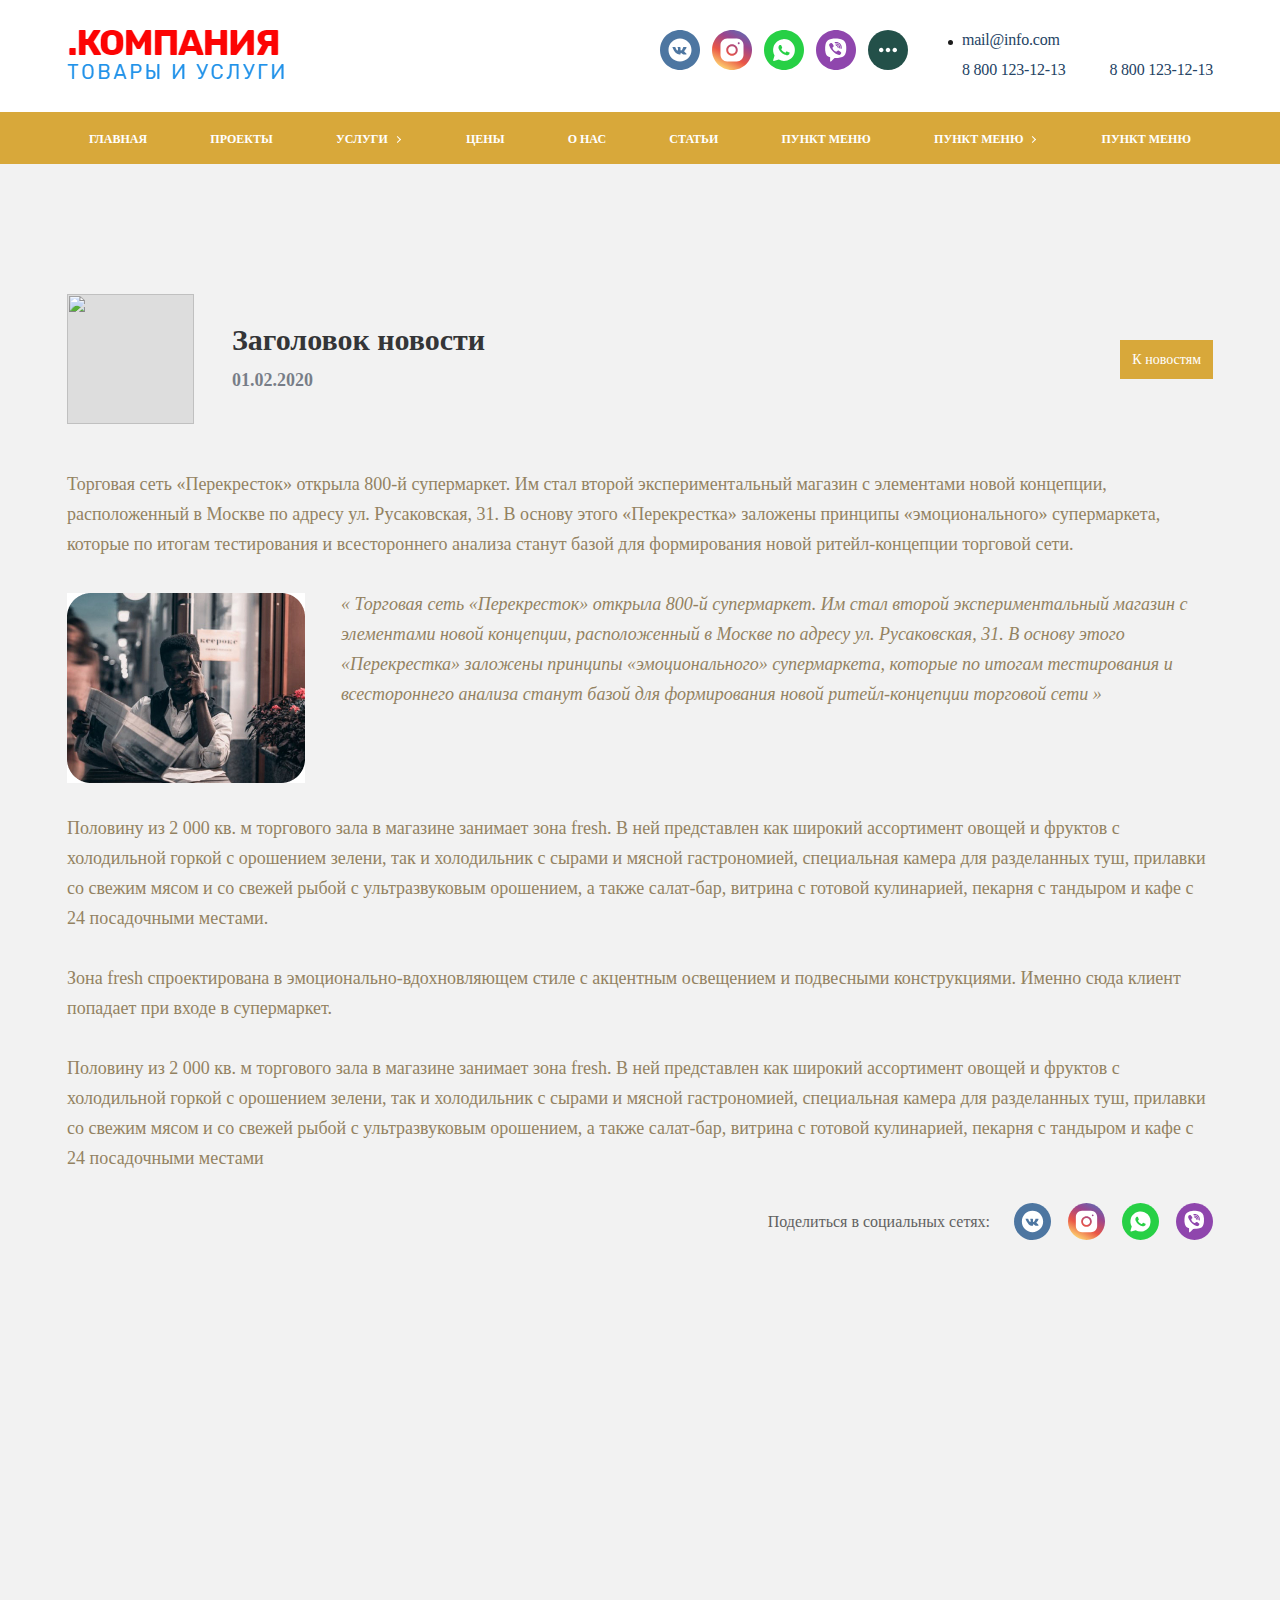
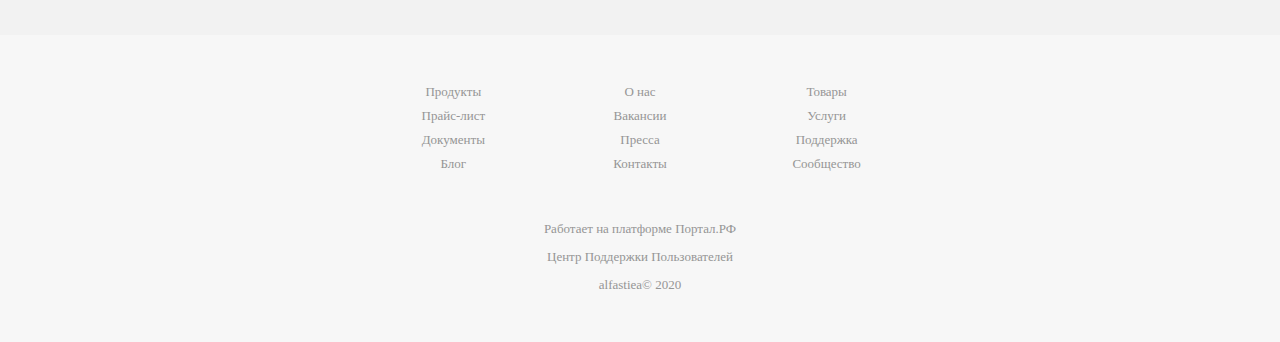
==== article.html @ 2392ce4b "Initial commit" ====
<!DOCTYPE html>
<html lang="ru">
	<head>
		<meta http-equiv="Content-Type" content="text/html; charset=utf-8">
		<!-- Переключение IE в последнию версию, на случай если в настройках пользователя стоит меньшая -->
		<meta http-equiv="X-UA-Compatible" content="IE=edge">

		<!-- Адаптирование страницы для мобильных устройств -->
		<meta name="viewport" content="width=device-width, initial-scale=1, maximum-scale=1">

		<!-- Запрет распознования номера телефона -->
		<meta name="format-detection" content="telephone=no">
		<meta name="SKYPE_TOOLBAR" content ="SKYPE_TOOLBAR_PARSER_COMPATIBLE">

		<!-- Заголовок страницы -->
		<title>Заголовок страницы</title>

		<!-- Данное значение часто используют(использовали) поисковые системы -->
		<meta name="description" content="">
		<meta name="keywords" content="">

		<!-- Традиционная иконка сайта, размер 16x16, прозрачность поддерживается. Рекомендуемый формат: .ico или .png -->
		<link rel="shortcut icon" href="images/favicon.ico">

		<!-- Подключение шрифтов с гугла -->
		<link href="https://fonts.googleapis.com/css2?family=Rubik:ital,wght@0,300;0,400;0,500;0,700;0,900;1,300;1,400;1,500;1,700;1,900&display=swap" rel="stylesheet">

		<!-- Подключение файлов стилей -->
		<link rel="stylesheet" href="css/fancybox.css">
		<link rel="stylesheet" href="css/owl.carousel.css">
		<link rel="stylesheet" href="css/ion.rangeSlider.css">
		<link rel="stylesheet" href="css/styles.css">

		<link rel="stylesheet" href="css/response_1185.css" media="(max-width: 1185px)">
		<link rel="stylesheet" href="css/response_1023.css" media="(max-width: 1023px)">
		<link rel="stylesheet" href="css/response_767.css" media="(max-width: 767px)">
		<link rel="stylesheet" href="css/response_479.css" media="(max-width: 479px)">
	</head>

	<body>
		<div class="wrap">
			<div class="main">
				<!-- Шапка -->
				<header>
					<button type="button" class="close">
						<span></span>
						<span></span>
					</button>


					<div class="mob_scroll">
						<div class="info">
							<div class="cont flex">

								<div class="logo">
									<a href="/">
										<img src="images/logo.png" alt="">
									</a>
								</div>


								<div class="socials">
									<a href="/" target="_blank" rel="noopener nofollow">
										<img src="images/ic_soc1.svg" alt="">
									</a>

									<a href="/" target="_blank" rel="noopener nofollow">
										<img src="images/ic_soc2.svg" alt="">
									</a>

									<a href="/" target="_blank" rel="noopener nofollow">
										<img src="images/ic_soc3.svg" alt="">
									</a>

									<a href="/" target="_blank" rel="noopener nofollow">
										<img src="images/ic_soc4.svg" alt="">
									</a>
								</div>


								<div class="contacts">
									<div class="email">
										<a href="mailto:mail@info.com">mail@info.com</a>
									</div>

									<div class="phones">
										<div><a href="tel:88001231213">8 800 123-12-13</a></div>

										<div><a href="tel:88001231213">8 800 123-12-13</a></div>
									</div>
								</div>

							</div>
						</div>


						<div class="bottom">
							<div class="cont">

								<ul class="menu flex">
									<li class="item">
										<a href="/">ГЛАВНАЯ</a>
									</li>

									<li class="item">
										<a href="/">ПРОЕКТЫ</a>
									</li>

									<li class="item">
										<a href="#" class="sub_link">
											<span>УСЛУГИ</span>
										</a>

										<div class="sub_menu">
											<div><a href="/">Пункт меню</a></div>
											<div><a href="/">Пункт меню</a></div>
											<div><a href="/">Пункт меню</a></div>
										</div>
									</li>

									<li class="item">
										<a href="/">ЦЕНЫ</a>
									</li>

									<li class="item">
										<a href="/">О НАС</a>
									</li>

									<li class="item">
										<a href="/">СТАТЬИ</a>
									</li>

									<li class="item">
										<a href="/">Пункт меню</a>
									</li>

									<li class="item">
										<a href="/" class="sub_link">
											<span>Пункт меню</span>
										</a>

										<div class="sub_menu">
											<div><a href="/">Пункт меню</a></div>
											<div><a href="/">Пункт меню</a></div>
											<div><a href="/">Пункт меню</a></div>
										</div>
									</li>

									<li class="item">
										<a href="/">Пункт меню</a>
									</li>
								</ul>

							</div>
						</div>
					</div>
				</header>


				<div class="mob_header">
					<div class="cont">

						<div class="logo">
							<a href="/">
								<img src="images/logo.png" alt="">
							</a>
						</div>


						<div class="bg">
							<div class="contacts">
								<a href="/">
									<img data-src="images/ic_phone.svg" alt="" class="lozad">
								</a>

								<a href="/">
									<img data-src="images/ic_phone2.svg" alt="" class="lozad">
								</a>

								<a href="/">
									<img data-src="images/ic_email.svg" alt="" class="lozad">
								</a>
							</div>

							<div class="socials">
								<a href="/" target="_blank" rel="noopener nofollow">
									<img src="images/ic_soc1.svg" alt="">
								</a>

								<a href="/" target="_blank" rel="noopener nofollow">
									<img src="images/ic_soc2.svg" alt="">
								</a>

								<a href="/" target="_blank" rel="noopener nofollow">
									<img src="images/ic_soc3.svg" alt="">
								</a>

								<a href="/" target="_blank" rel="noopener nofollow">
									<img src="images/ic_soc4.svg" alt="">
								</a>
							</div>
						</div>


						<button type="button" class="mob_menu_link">
							<span></span>
							<span></span>
							<span></span>
						</button>

					</div>
				</div>
				<!-- End Шапка -->


				<!-- Основная часть -->
				<section class="article_info block">
					<div class="cont">

						<div class="head">
							<div class="data">
								<div class="thumb">
									<img data-src="images/tmp/article_info_thumb.jpg" alt="" class="lozad">
								</div>

								<div class="info">
									<h1 class="title">Заголовок новости</h1>
									<div class="date">01.02.2020</div>
								</div>
							</div>

							<a href="/" class="all_link link">К новостям 							
							</a>
						</div>


						<div class="text_block">
							<p>
								Торговая сеть «Перекресток» открыла 800-й супермаркет. Им стал второй экспериментальный магазин с элементами новой концепции, расположенный в Москве по адресу ул. Русаковская, 31. В основу этого «Перекрестка» заложены принципы «эмоционального» супермаркета, которые по итогам тестирования и всестороннего анализа станут базой для формирования новой ритейл-концепции торговой сети.
							</p>

							<a class="fancy_img" href="images/tmp/text_img.jpg"><img src="images/tmp/text_img.jpg" alt="" class="left"></a>

							<blockquote>
								« Торговая сеть «Перекресток» открыла 800-й супермаркет. Им стал второй экспериментальный магазин с элементами новой концепции, расположенный в Москве по адресу ул. Русаковская, 31. В основу этого «Перекрестка» заложены принципы «эмоционального» супермаркета, которые по итогам тестирования и всестороннего анализа станут базой для формирования новой ритейл-концепции торговой сети »
							</blockquote>
							<div class="clear"></div>

							<p>
								Половину из 2 000 кв. м торгового зала в магазине занимает зона fresh. В ней представлен как широкий ассортимент овощей и фруктов с холодильной горкой с орошением зелени, так и холодильник с сырами и мясной гастрономией, специальная камера для разделанных туш, прилавки со свежим мясом и со свежей рыбой с ультразвуковым орошением, а также салат-бар, витрина с готовой кулинарией, пекарня с тандыром и кафе с 24 посадочными местами.
							</p>

							<p>
								Зона fresh спроектирована в эмоционально-вдохновляющем стиле с акцентным освещением и подвесными конструкциями. Именно сюда клиент попадает при входе в супермаркет.
							</p>

							<p>
								Половину из 2 000 кв. м торгового зала в магазине занимает зона fresh. В ней представлен как широкий ассортимент овощей и фруктов с холодильной горкой с орошением зелени, так и холодильник с сырами и мясной гастрономией, специальная камера для разделанных туш, прилавки со свежим мясом и со свежей рыбой с ультразвуковым орошением, а также салат-бар, витрина с готовой кулинарией, пекарня с тандыром и кафе с 24 посадочными местами
							</p>
						</div>

						<div class="share">
							<div class="name">Поделиться в социальных сетях:</div>

							<div class="flex">
								<a href="/" target="_blank" rel="noopener nofollow">
									<img src="images/ic_soc1.svg" alt="">
								</a>

								<a href="/" target="_blank" rel="noopener nofollow">
									<img src="images/ic_soc2.svg" alt="">
								</a>

								<a href="/" target="_blank" rel="noopener nofollow">
									<img src="images/ic_soc3.svg" alt="">
								</a>

								<a href="/" target="_blank" rel="noopener nofollow">
									<img src="images/ic_soc4.svg" alt="">
								</a>
							</div>
						</div>

					</div>
				</section>


				<section class="comments block">
					<div class="cont">					

						<div class="vk_comments">
							<img data-src="images/tmp/vk_comments_img.jpg" alt="" class="lozad">
						</div>

					</div>
				</section>
				<!-- End Основная часть -->
			</div>


			<!-- Подвал -->
			<footer>
				<div class="cont">

					<div class="links">
						<div><a href="/">Продукты</a></div>
						<div><a href="/">Прайс-лист</a></div>
						<div><a href="/">Документы</a></div>
						<div><a href="/">Блог</a></div>
						<div><a href="/">О нас</a></div>
						<div><a href="/">Вакансии</a></div>
						<div><a href="/">Пресса</a></div>
						<div><a href="/">Контакты</a></div>
						<div><a href="/">Товары</a></div>
						<div><a href="/">Услуги</a></div>
						<div><a href="/">Поддержка</a></div>
						<div><a href="/">Сообщество</a></div>
					</div>


					<div class="creator">
						Работает на платформе
						<a href="/" target="_blank" rel="noopener">Портал.РФ</a>
					</div>

					<div class="support">
						<a href="/">Центр Поддержки Пользователей</a>
					</div>


					<div class="copyright">
						alfastiea&copy; 2020
					</div>

				</div>
			</footer>
			<!-- End Подвал -->
		</div>


		<div class="buttonUp">
			<button type="button"></button>
		</div>


		<div class="overlay"></div>

		<div class="supports_error">
			Ваш браузер устарел рекомендуем обновить его до последней версии<br> или использовать другой более современный.
		</div>


		<!-- Подключение javascript файлов -->
		<script src="js/jquery-3.4.1.min.js"></script>
		<script src="js/jquery-migrate-1.4.1.min.js"></script>
		<script src="js/lozad.min.js"></script>
		<script src="js/owl.carousel.min.js"></script>
		<script src="js/inputmask.min.js"></script>
		<script src="js/nice-select.js"></script>
		<script src="js/flexmenu.min.js"></script>
		<script src="js/fancybox.min.js"></script>
		<script src="js/ion.rangeSlider.min.js"></script>
		<script src="js/countdown.js"></script>
		<script src="js/before-after.min.js"></script>
		<script src="js/functions.js"></script>
		<script src="js/scripts.js"></script>
	</body>
</html>
---- css/ion.rangeSlider.css ----
.irs
{
    position: relative;

    display: block;

    margin-top: 23px;
    margin-bottom: 35px;

    -webkit-touch-callout: none;
    -khtml-user-select: none;
}

.irs.active
{
    pointer-events: auto;
}

.irs .irs
{
    margin-right: 0;
}

.irs-line
{
    position: relative;

    display: block;

    height: 6px;

    border-radius: 5px;
    background: #fff;
    opacity: .5;
}

.irs-bar
{
    top: 0;

    height: 6px;

    border-radius: 5px;
    background: #FFFFFF;
}


.irs-min,
.irs-max
{
    display: none !important;
}


.irs-single,
.irs-from,
.irs-to
{
    color: #fff;
    font-size: 12px;
    font-weight: 500;
    line-height: 19px;

    position: absolute;
    top: 21px;

    text-align: center;
    white-space: nowrap;

    opacity: 1;
}


.irs-slider
{
    z-index: 9;
    top: -10px;

    width: 25px;
    height: 25px;

    cursor: pointer;
    text-indent: -9999px;

    background:#fff;
    border-radius: 7px;
}


.irs-line
{
    position: relative;

    display: block;

    outline: none !important;
}
.irs-line-left,
.irs-line-mid,
.irs-line-right
{
    position: absolute;
    top: 0;

    display: block;
}
.irs-line-left
{
    left: 0;

    width: 11%;
}
.irs-line-mid
{
    left: 9%;

    width: 82%;
}
.irs-line-right
{
    right: 0;

    width: 11%;
}

.irs-bar
{
    position: absolute;
    left: 0;

    display: block;

    width: 0;
}
.irs-bar-edge
{
    position: absolute;
    top: 0;
    left: 0;

    display: block;
}

.irs-shadow
{
    position: absolute;
    left: 0;

    display: none;

    width: 0;
}

.irs-slider
{
    position: absolute;
    z-index: 1;

    display: block;
}



.irs-slider.type_last
{
    z-index: 2;
}

.irs-min
{
    position: absolute;
    left: 0;

    display: block;

    cursor: default;
}
.irs-max
{
    position: absolute;
    right: 0;

    display: block;

    cursor: default;
}

.irs-grid
{
    color: #333;
    font: 600 11px/15px Century Gothic;

    position: absolute;
    top: -25px;
    left: 0;

    display: none;

    width: 100%;
    height: 15px;

    pointer-events: none;
}

.irs-with-grid .irs-grid
{
    display: block;
}

.irs-grid-pol
{
    position: absolute;
    top: 0;
    left: 0;

    display: none;

    width: 1px;
    height: 8px;

    background: #000;
}

.irs-grid-pol.small
{
    height: 4px;
}

.irs-grid-text
{
    position: absolute;
    bottom: 0;
    left: 0;

    cursor: pointer;
    text-align: center;
    white-space: nowrap;
}

.irs-grid-text:before
{
    position: absolute;
    bottom: -7px;
    left: 50%;

    width: 1px;
    height: 6px;

    content: '';
    cursor: pointer;
    text-indent: -9999px;

    background: #1b364e;
}

.irs-disable-mask
{
    position: absolute;
    z-index: 2;
    top: 0;
    left: -1%;

    display: block;

    width: 102%;
    height: 100%;

    cursor: default;

    background: rgba(0,0,0,.0);
}
.lt-ie9 .irs-disable-mask
{
    cursor: not-allowed;

    background: #000;

    filter: alpha(opacity=0);
}

.irs-disabled
{
    opacity: .4;
}


.irs-hidden-input
{
    font-size: 0 !important;
    line-height: 0 !important;

    position: absolute !important;
    z-index: -9999 !important;
    top: 0 !important;
    left: 0 !important;

    display: block !important;
    overflow: hidden;

    width: 0 !important;
    height: 0 !important;
    margin: 0 !important;
    padding: 0 !important;

    border-style: solid !important;
    border-color: transparent !important;
    outline: none !important;
    background: none !important;
}
---- css/styles.css ----
*
{
    box-sizing: border-box;
    margin: 0;
    padding: 0;
}

*:before,
*:after
{
    box-sizing: border-box;
}

img
{
    border: none;
}

textarea
{
    overflow: auto;
}

input,
textarea,
input:active,
textarea:active
{
    -webkit-border-radius: 0;
            border-radius: 0;
         outline: none transparent !important;
    box-shadow: none;

    -webkit-appearance: none;
            appearance: none;
    -moz-outline: none !important;
}

input[type=submit],
button[type=submit],
input[type=reset],
button[type=reset]
{
    -webkit-border-radius: 0;

    -webkit-appearance: none;
}

:focus
{
    outline: none;
}

:hover,
:active
{
    -webkit-tap-highlight-color: rgba(0, 0, 0, 0);
    -webkit-touch-callout: none;
}

::-ms-clear
{
    display: none;
}

/*---------------    Main styles---------------*/
:root
{
    --bg: #f2f2f2;
    --aside_width: 237px;
    --scroll_width: 17px;
    --text_color: #938261;
    --font_size: 16px;
    --font_size_title: 50px;
    --font_family: 'Play';
    --box-shadow-color: rgba(234, 74, 74, .3);
    --main_color1: #191919;
    --main_color2: #235049;
    --main_color3: #F5EEE0;
    --main_color4: #D8A83A;
    --main_color_opacity: rgba(95, 95, 254, .03);
}

.clear
{
    clear: both;
}

.left
{
    float: left;
}

.right
{
    float: right;
}

html
{
    height: 100%;

    background: var(--bg);

    -webkit-font-smoothing: antialiased;
    -moz-osx-font-smoothing: grayscale;
        -ms-text-size-adjust: 100%;
    -webkit-text-size-adjust: 100%;
}

body
{
    color: var(--text_color);
    font-family: var(--font_family);
    font-size: var(--font_size);

    height: 100%;

    -webkit-tap-highlight-color: transparent;
    -webkit-touch-callout: none;
    -webkit-overflow-scrolling: touch;
    text-rendering: optimizeLegibility;
    text-decoration-skip: objects;
}

body.lock
{
    position: fixed;

    overflow: hidden;

    width: 100%;
    height: 100%;
}

.wrap
{
    position: relative;

    display: flex;
    overflow: hidden;
    flex-direction: column;

    min-width: 360px;
    min-height: 100%;
}

.main
{
    flex: 1 0 auto;
}

.cont
{
    width: 100%;
    max-width: 1186px;
    margin: 0 auto;
    padding: 0 20px;
}

.compensate-for-scrollbar
{
    margin-right: var(--scroll_width) !important;
}

.lozad
{
    transition: .5s linear;

    opacity: 0;
}

.lozad.loaded
{
    opacity: 1;
}

.flex
{
    display: flex;

    justify-content: flex-start;
    align-items: flex-start;
    align-content: flex-start;
    flex-wrap: wrap;
}

.content_flex.flex,
.content_flex > .cont.flex
{
    justify-content: space-between;
    align-items: stretch;
    align-content: stretch;
}

.content_flex .content
{
    position: relative;

    width: calc(100% - var(--aside_width) - 42px);
}

.content_flex .content > :first-child
{
    margin-top: 0;
    margin-bottom: 0;
}

.content_flex .content > :last-child
{
    margin-bottom: 0;
}

.block
{
    padding: 130px 0 120px;
}

.block.no_margin
{
    margin-bottom: 0 !important;
}


.block_head
{
    display: flex;

    width: 100%;
    margin-bottom: 51px;

    justify-content: flex-start;
    align-items: center;
    align-content: center;
    flex-wrap: wrap;
}




.block_head.center .desc
{
    max-width: 100%;
}

.block_head .title
{
    color: var(--main_color1);
    font-size: var(--font_size_title);
    font-weight: 700;
    line-height: 58px;
    font-family: var(--font_family);
    letter-spacing: -0.1px;
    padding-bottom: 12px;
}

.block_head .desc
{
    color: var(--text-color);
    font-size: var(--font_size);
    line-height: 26px;
    width: 100%;
}

.block .link {
    color: #fff;
    line-height: 39px;
    display: inline-block;
    height: 39px;
    padding: 0 12px;
    vertical-align: top;
    text-decoration: none;
    border: none;
    font-size: 14px;
    text-align: center;
    background: var(--main_color4);
}
.block .link svg
{
    margin-left: 5px;
}

.block_head .link
{
    margin-top: 41px;
}

.block_head .all_link
{
    color: #fff;
    font-size: 18px;
    line-height: 53px;

    display: inline-block;

    height: 53px;
    margin-left: auto;
    padding: 0 40px;

    text-align: center;
    vertical-align: top;
    text-decoration: none;
    letter-spacing: -.3px;
    background: var(--main_color2);
}

.block_head .all_link svg
{
    margin-left: 5px;
}


.form
{
    --form_border_color: var(--main_color1);
    --form_focus_color: var(--main_color1);
    --form_error_color: red;
    --form_success_color: green;
    --form_border_radius: 12px;
    --form_bg_color: #eef9ff;
    --form_placeholder_color: rgba(85, 85, 85, 0.3);
}

.form ::-webkit-input-placeholder
{
    color: var(--form_placeholder_color);
}

.form :-moz-placeholder
{
    color: var(--form_placeholder_color);
}

.form :-ms-input-placeholder
{
    color: var(--form_placeholder_color);
}

.form .columns
{
    display: flex;

    margin-left: calc(var(--form_columns_offset) * -1);

    justify-content: flex-start;
    align-items: flex-start;
    align-content: flex-start;
    flex-wrap: wrap;
    --form_columns_offset: 20px;
}

.form .columns > *
{
    width: calc(50% - var(--form_columns_offset));
    margin-left: var(--form_columns_offset);
}

.form .columns > *.width1of3
{
    width: calc(33.333% - var(--form_columns_offset));
}

.form .columns > *.width2of3
{
    width: calc(66.666% - var(--form_columns_offset));
}

.form .columns > *.width3of3
{
    width: calc(100% - var(--form_columns_offset));
}

.form .columns > *.width1of4
{
    width: calc(25% - var(--form_columns_offset));
}

.form .columns > *.width2of4
{
    width: calc(50% - var(--form_columns_offset));
}

.form .columns > *.width3of4
{
    width: calc(75% - var(--form_columns_offset));
}

.form .columns > *.width4of4
{
    width: calc(100% - var(--form_columns_offset));
}

.form .line
{
    margin-bottom: 18px;
}

.form .label
{
    color: #000;
    line-height: 21px;

    margin-bottom: 7px;

    letter-spacing: .35px;

    opacity: .33;
}

.form .field
{
    position: relative;
}

.form .input
{
    color: #8b8b8b;
    font: var( --font_size) var(--font_family);

    display: block;

    box-sizing: border-box;
    width: 100%;
    height: 63px;
    padding: 0 20px;

    transition: .2s linear;
    letter-spacing: .3px;

   background: #FFFFFF;
    border: 1px solid var(--main_color2);
}

.form textarea
{
    color: var(--text_color);
    font: var(--font_size)/30px var(--font_family);

    display: block;

    width: 100%;
    height: 134px;
    padding: 7px 20px;

    resize: none;
    transition: .2s linear;

   background: #FFFFFF;
    border: 1px solid var(--main_color2);
}

.form .input:focus,
.form textarea:focus
{
    border-color: var(--form_focus_color);
}

.form .success
{
    border-color: var(--form_success_color);
}

.form .error
{
    border-color: var(--form_error_color);
}

.form input[type=checkbox],
.form input[type=file]
{
    display: none;
}

.form input[type=checkbox] + label
{
    color: rgba(0, 0, 0, .5);
    font-size: 15px;
    line-height: 19px;

    position: relative;

    display: flex;

    min-height: 24px;
    padding-left: 36px;

    cursor: pointer;

    justify-content: flex-start;
    align-items: center;
    align-content: center;
    flex-wrap: wrap;
}

.form input[type=checkbox] + label:before
{
    position: absolute;
    top: 0;
    left: 0;

    display: block;

    width: 24px;
    height: 24px;

    content: '';
    transition: .2s linear;

    border: 2px solid var(--main_color2);
    background: #fff;
}

.form input[type=checkbox] + label i
{
    position: absolute;
    top: 3px;
    left: 3px;

    display: block;

    width: 17px;
    height: 17px;

    content: '';
    transition: .2s linear;

    opacity: 0;
}

.form input[type=checkbox]:checked + label i
{
    opacity: 1;
}
.form input[type=checkbox]:checked + label i svg *
{
    fill: var(--main_color2);
}
.form input[type=file] + label
{
    font: 700 10px/39px var(--font_family);
    font-weight: 300;
    line-height: 53px;
    display: inline-block;
    min-width: 155px;
    height: 53px;
    margin-left: auto;
    cursor: pointer;
    transition: .2s linear;
    color: var(--main_color2);
    padding: 0 20px;
    vertical-align: top;
    text-decoration: none;
    border: 1px solid var(--main_color2);
    font-size: 14px;
    text-align: center;
    letter-spacing: 5px;
    text-transform: uppercase;
    background-color: #fff;
}

.form .file .list
{
    display: flex;

    margin-top: 30px;
    margin-bottom: -20px;
    margin-left: -25px;

    justify-content: flex-start;
    align-items: flex-start;
    align-content: flex-start;
    flex-wrap: wrap;
}
.form .file .list .list-item
{
    display: flex;

    margin-left: 25px;
}
.form .file .list .list-item svg *
{
    fill: var(--main_color1);
}
.form .file .list .item
{
    color: #7c7c7c;
    font-size: 12px;
    font-weight: 500;
    line-height: 15px;

    display: flex;
    flex-direction: column;

    min-height: 28px;
    margin-bottom: 20px;
    padding-left: 10px;

    text-align: left;

    justify-content: flex-start;
    align-items: center;
    align-content: center;
    flex-wrap: wrap;
}

.form .file .list .item > *
{
    width: 100%;

    text-align: left;
}

.form .file .list .item .del
{
    color: #e23f4c;
    font-family: var(--font_family);
    font-size: 9px;
    line-height: 11px;

    display: inline-block;

    margin-top: 3px;

    cursor: pointer;
    vertical-align: top;

    border: none;
    background: none;
}

.form .bottom
{
    display: flex;

    justify-content: space-between;
    align-items: center;
    align-content: center;
    flex-wrap: wrap;
}

.form .bottom .agree
{
    width: calc(100% - 175px);
}



.form .submit
{
    display: flex;

    justify-content: flex-start;
    align-items: center;
    align-content: center;
    flex-wrap: wrap;
}

.form .submit_btn
{

    font: 700 10px/39px var(--font_family);
    font-weight: 300;
    line-height: 53px;
    display: inline-block;
    min-width: 155px;
    height: 53px;
    margin-left: auto;
    cursor: pointer;
    transition: .2s linear;
    color: var(--main_color2);
    padding: 0 20px;
    vertical-align: top;
    text-decoration: none;
    border: 1px solid var(--main_color2);
    font-size: 14px;
    text-align: center;
    letter-spacing: 5px;
    text-transform: uppercase;
    background-color: #fff;


}

.text_block
{
    line-height: 35px;

    letter-spacing: .3px;
}

.text_block > :last-child,
.text_block blockquote > :last-child,
.text_block q > :last-child
{
    margin-bottom: 0 !important;
}

.text_block > :first-child,
.text_block blockquote > :first-child,
.text_block q > :first-child
{
    /*margin-top: 0 !important;*/
}

.text_block p,
.text_block img,
.text_block blockquote,
.text_block q
{
    margin-bottom: 30px;
}

.text_block img
{
    display: block;

    max-width: 100%;
}

.text_block img.left
{
    max-width: calc(50% - 36px);
    margin-top: 4px;
    margin-right: 36px;
}

.text_block img.right
{
    max-width: calc(50% - 36px);
    margin-top: 4px;
    margin-left: 36px;
}

.text_block img.loaded
{
    height: auto !important;
}

.text_block blockquote,
.text_block q
{
    font-weight: 500;
    font-style: italic;

    display: block;
}

.text_block b,
.text_block strong
{
    font-weight: 500;
}

.text_block a
{
    color: var(--main_color2);

    transition: .2s linear;
}

.text_block a:hover
{
    text-decoration: none;
}

.pagination {
    display: flex;
    margin-top: 44px;
    justify-content: flex-start;
    align-items: center;
    align-content: center;
    flex-wrap: wrap;
}

.pagination.center {
    justify-content: center;
}

.pagination.alignright {
    justify-content: flex-end;
}

.pagination a {
    color: #95A3B3;
    font-size: 12px;
    font-weight: normal;
    line-height: 36px;
    display: inline-block;
    width: 36px;
    height: 36px;
    transition: .2s linear;
    text-align: center;
    vertical-align: top;
    text-decoration: none;
    background: #fff;
    border: 1px solid var(--main_color2);
    margin-right: 1px;
}
.pagination span{
    color: #95A3B3;
    width: 36px;
    text-align: center;
}

.pagination a:hover {
    background: var(--main_color2);
    font-weight: bold;
    color:#fff;
}

.pagination a.active {
    background: var(--main_color2);
    font-weight: bold;
    color:#fff;
}

.pagination .prev,
.pagination .next {
    background: var(--main_color2);
    width: 36px;
    height: 36px;
    line-height: 40px;
}
.pagination .next{
    margin-left:8px;
}
.pagination .prev {
    margin-right: 8px;
}

.pagination .prev:hover,
.pagination .next:hover {
    opacity: 1;
}


.buttonUp
{
    position: fixed;
    z-index: 999;
    right: 20px;
    bottom: 20px;

    display: none;
}

.buttonUp button
{
    position: relative;

    display: block;

    width: 50px;
    height: 50px;

    cursor: pointer;

    border: none;
    border-radius: 50%;
    background: var(--main_color2) url(../images/ic_buttonUp.png) 50% calc(50% - 1px)/30px 30px no-repeat;
}

.overlay
{
    position: fixed;
    z-index: 100;
    top: 0;
    left: 0;

    display: none;

    width: 100%;
    height: 100vh;

    opacity: .65;
    background: #000;
}

.supports_error
{
    font-family: 'Arial', sans-serif;
    font-size: 20px;
    line-height: 30px;

    position: fixed;
    z-index: 1000;
    top: 0;
    left: 0;

    display: none;

    width: 100%;
    height: 100%;
    padding: 20px;

    text-align: center;

    background: #fff;

    justify-content: center;
    align-items: center;
    align-content: center;
    flex-wrap: wrap;
}

.supports_error.show
{
    display: flex;
}

/*---------------   Header---------------*/
header
{
    position: relative;
    z-index: 99;
    top: 0;
    left: 0;
    width: 100%;
}
header .bottom {
    background: #D8A83A;
}
header > .close
{
    position: absolute;
    top: 0;
    left: 100%;

    display: none;

    width: 50px;
    height: 50px;
    padding: 13px;

    cursor: pointer;

    border: none;
    background: none;

    justify-content: center;
    align-items: center;
    align-content: center;
    flex-wrap: wrap;
}

header.show > .close
{
    display: flex;
}

header > .close span
{
    position: relative;

    display: block;

    width: 100%;
    height: 2px;

    background: #fff;
}

header > .close span:nth-child(1)
{
    top: 1px;

    transform: rotate(45deg);
}

header > .close span:nth-child(2)
{
    top: -1px;

    transform: rotate(-45deg);
}

header .info
{
    padding: 30px 0 32px;
    background: #fff;
}

header .info .cont.flex
{
    justify-content: space-between;
    flex-wrap: nowrap;
}

header .logo
{
    width: 100%;
    max-width: 510px;
    margin-right: auto;
}

header .logo
{
    color: #626262;
    font-size: 16px;
    line-height: 21px;

    display: inline-block;

    vertical-align: top;
    text-decoration: none;
    letter-spacing: 2.49px;
    text-transform: uppercase;
}
header .logo .desc {
    font-size: 17px !important;
    line-height: 20px;
    letter-spacing: 7.22311px;
    text-transform: uppercase;
    color: #244364;
    mix-blend-mode: normal;
    opacity: 0.3;
}
header .logo a
{
    color: var(--main_color2);

    text-decoration: none;
}

header .logo .name
{
    color: var(--main_color2);
    font-size: 16px;
    font-weight: 900;
    line-height: 16px;
    font-family: var(--font_family);
    transition: .3s;
    letter-spacing: -1.32px;
}

header .logo img
{
    display: block;

    max-width: 100%;
    max-height: 120px;
}

header .socials
{
    display: flex;

    margin-left: 13px;

    justify-content: flex-start;
    align-items: center;
    align-content: center;
    flex-wrap: wrap;
    flex-shrink: 0;
}

header .socials a
{
    display: block;
}

header .socials a.more
{
    position: relative;

    border-radius: 50%;
    background-color: var(--main_color2);
}
header .socials a.more .arrow
{
    position: absolute;
    top: 32px;
    right: 0;

    display: none;

    padding: 0 15px 0 150px;
    padding-bottom: 10px;
}

header .socials a.more svg
{
    fill: var(--main_color2);
}

header .socials a.more .more_block
{
    position: absolute;
    z-index: 100;
    top: 60px;
    right: 0;

    display: none;

    padding: 15px;

    border-radius: 15px;
    background: #fff;
    box-shadow: 0 12px 23px rgba(0, 0, 0, .14);
}

header .socials a.more.active .more_block
{
    display: flex;
}
header .socials a.more.active .arrow
{
    display: block;
}

header .socials a + a
{
    margin-left: 12px;
}

header .socials img
{
    display: block;

    width: 40px;
    height: 40px;
}

header .contacts
{
    color: #1b1b1b;
    font-size: 16px;
    font-weight: 500;
    line-height: 20px;

    margin-left: 40px;

    letter-spacing: -.21px;

    flex-shrink: 0;
}

header .contacts a
{
    color: #244364;
    display: flex;
    align-items: center;
    white-space: normal;
    text-decoration: none;
}

header .contacts .email
{
    position: relative;

    padding-left: 14px;
}

header .contacts .email:before
{
    position: absolute;
    top: 10px;
    left: 0;

    display: block;

    width: 5px;
    height: 5px;

    content: '';

    border-radius: 50%;
    background: #1b1b1b;
}

header .contacts .email a:hover
{
    text-decoration: underline;
}
header .contacts > div:first-child
{
    margin-bottom: 10px;
}
header .contacts .phones
{
    display: flex;

    justify-content: flex-start;
    align-items: center;
    align-content: center;
    flex-wrap: wrap;  
}
header .contacts .phones a span {
    font-size: 18px;
    line-height: 21px;
    letter-spacing: -0.196638px;    
    color: #244364; 
    display: block;
    margin-left: 14px;
}

header .contacts .phones > *
{
    position: relative;

    padding-left: 14px;
}
header .contacts .phones img {
    width: 40px;
    height: 40px;
    padding: 11px;
    border-radius: 50%;
    background: var(--main_color2);
}

header .contacts .phones > * + *
{
    margin-left: 30px;
}


header .menu
{
    justify-content: space-between;
    align-items: stretch;
    align-content: stretch;
}

header .menu .item
{
    position: relative;

    display: block;

    list-style-type: none;
}

header .menu .item > a
{
    font-weight: 700;
    font-size: 12px;
    line-height: 14px;
    text-transform: uppercase;
    color: #FFFFFF;
    display: flex;
    height: 52px;
    padding: 15px 22px 14px;
    transition: background .2s linear;
    text-decoration: none;
    text-transform: uppercase;
    justify-content: center;
    align-items: center;
    align-content: center;
    flex-wrap: nowrap;
}

header .menu .item > a span
{
    position: relative;

    padding-right: 15px;
}

header .menu .item > a span:after {
    position: absolute;
    top: 50%;
    right: 3px;
    display: block;
    width: 5px;
    height: 5px;
    margin-top: -2px;
    content: '';
    transform: rotate(-135deg);
    border-bottom: 1px solid #fff;
    border-left: 1px solid #fff;
}

header .menu .item:hover > a span:after{
    border-bottom: 2px solid #fff;
    border-left: 2px solid #fff;
}


header .menu .item:hover > a,
header .menu .item > a.active
{
    color: #fff;
    background:  rgba(0, 0, 0, .28);
}

header .menu .sub_menu,
header .menu .item:hover > a.touch_link + .sub_menu
{
    position: absolute;
    z-index: 99;
    top: calc(100% + 30px);

    visibility: hidden;

    min-width: auto;

    transition: .2s linear;

    opacity: 0;
    background: var(--main_color4);
    border: none;
    box-shadow: 0px 19px 34px rgba(0, 0, 0, 0.487664);
}

header .menu .item:hover .sub_menu,
header .menu .item > a.touch_link + .sub_menu.show
{
    top: 100%;
    visibility: visible;
    opacity: 1;    
}

header .menu .sub_menu a {
    color: #fff;
    font-size: 12px;
    font-weight: normal;
    line-height: 17px;
    display: flex;
    height: 40px;
    padding: 12px 60px 14px 15px;
    transition: background .2s linear;
    white-space: nowrap;
    text-decoration: none;
    text-transform: uppercase;
    border-radius: 0;
    flex-wrap: nowrap;
}

header .menu .sub_menu a:hover,
header .menu .sub_menu a.active
{
    color: var(--main_color2);

    background:#fff;
}

header .menu .sub_menu div:first-child a:hover
{
}
header .menu .sub_menu div:last-child a:hover
{
}

header .menu .flexMenu-viewMore
{
    position: relative;

    list-style-type: none;
}

header .menu .flexMenu-viewMore > a
{
       color: #000;
    font-size: 12px;
    font-weight: 300;
    line-height: 17px;

    display: flex;

    height: 40px;
    padding: 15px 40px;

    transition: background .2s linear;
    text-decoration: none;
    text-transform: uppercase;

    justify-content: center;
    align-items: center;
    align-content: center;
    flex-wrap: nowrap;
    letter-spacing: 2.7px;
}

header .menu .flexMenu-viewMore > a span
{
    position: relative;

    padding-right: 15px;
}

header .menu .flexMenu-viewMore > a span:after
{
    position: absolute;
    top: 50%;
    right: -1px;

    display: block;

    width: 7px;
    height: 7px;
    margin-top: -6px;

    content: '';
    transform: rotate(-45deg);

    border-bottom: 2px solid #000;
    border-left: 2px solid #000;
}

header .menu .flexMenu-viewMore .item > a span:after{
    border-bottom: 2px solid #fff;
    border-left: 2px solid #fff;
}

header .menu .flexMenu-viewMore:hover > a span:after
{
    border-bottom: 2px solid #fff;
    border-left: 2px solid #fff;
}
header .menu .flexMenu-viewMore:hover > a,
header .menu .flexMenu-viewMore.active > a
{
    color: #fff;

    background: var(--main_color2);
}

header .menu .flexMenu-popup
{
    z-index: 9;
    top: calc(100% + 0px);
    right: 0;
    left: auto;

    min-width: 100%;
    padding: 0;

    background: var(--main_color2);
    border:1px solid var(--main_color2);
}

header .menu .flexMenu-popup > *
{
    display: block;

    list-style-type: none;
}

header .menu .flexMenu-popup .item
{
    width: 100%;
}

header .menu .flexMenu-popup .item a
{
    color: #fff;
    font-size: 12px;
    line-height: 17px;
    font-weight: normal;
    display: flex;
    height: 56px;
    padding: 15px 40px;
    transition: background .2s linear;
    white-space: nowrap;
    text-decoration: none;
    text-transform: none;
    border-radius: 0;
    background: var(--main_color2);
    justify-content: center;
    align-items: center;
    align-content: center;
    flex-wrap: nowrap;
        text-transform: uppercase;
    letter-spacing: 2.7px;
}

header .menu .flexMenu-popup .item:first-child a
{
}

header .menu .flexMenu-popup .item:last-child a
{
}

header .menu .flexMenu-popup .item > a .icon
{
    display: none;
}

header .menu .flexMenu-popup .item a:hover,
header .menu .flexMenu-popup .item a.active
{
    color: var(--main_color2);

    background: #fff;
}

header .menu .flexMenu-popup .sub_menu,
header .menu .flexMenu-popup .item:hover > a.touch_link + .sub_menu
{
    top: 0;
    right: calc(100% + 30px);
    left: auto;
}

header .menu .flexMenu-popup .item:hover .sub_menu,
header .menu .flexMenu-popup .item > a.touch_link + .sub_menu.show
{
    top: 0;
    right: 100%;
    margin-bottom:0;
}

.mob_header
{
    display: none;

    margin-bottom: 20px;
    padding: 35px 0;
}

.mob_header .cont
{
    display: flex;

    justify-content: space-between;
    align-items: center;
    align-content: center;
    flex-wrap: nowrap;
}

.mob_header .logo
{
    max-width: 240px;
    margin-right: auto;
}

.mob_header .logo,
.mob_header .logo a
{
    color: var(--main_color2);
    font-size: 2.3vw;
    line-height: 2.3vw;

    display: inline-block;

    vertical-align: top;
    text-decoration: none;
    letter-spacing: 4px;
    text-transform: uppercase;
}

.mob_header .logo .name
{
    color: var(--main_color2);
    font-size: 5vw;
    font-weight: bold;
    line-height: 5vw;

    letter-spacing: -2.5px;
}

.mob_header .logo img
{
    display: block;

    max-width: 180px;
    max-height: 100px;
}

.mob_header .bg
{
    display: flex;

    justify-content: flex-start;
    align-items: center;
    align-content: center;
    flex-wrap: wrap;
}

.mob_header .contacts
{
    display: flex;

    justify-content: flex-start;
    align-items: center;
    align-content: center;
    flex-wrap: wrap;
}

.mob_header .contacts a
{
    display: flex;

    width: 35px;
    height: 35px;
    padding: 8px;

    border-radius: 50%;
    background: var(--main_color2);

    justify-content: center;
    align-items: center;
    align-content: center;
    flex-wrap: wrap;
}

.mob_header .contacts a + a
{
    margin-left: 15px;
}

.mob_header .contacts a img
{
    display: block;

    max-width: 100%;
    max-height: 100%;
}

.mob_header .socials
{
    display: flex;

    justify-content: flex-start;
    align-items: center;
    align-content: center;
    flex-wrap: wrap;
}

.mob_header .socials a
{
    display: block;
}

.mob_header .socials,
.mob_header .socials a + a
{
    margin-left: 15px;
}

.mob_header .socials img
{
    display: block;

    width: 35px;
    height: 35px;
}


.mob_header .socials a.more
{
    position: relative;

    border-radius: 50%;
    background-color: var(--main_color2);
}
.mob_header .socials a.more .arrow
{
    position: absolute;
    top: 32px;

    display: none;

    padding: 0 12px;
    padding-bottom: 10px;
}

.mob_header .socials a.more svg
{
    fill: var(--main_color1);
}

.mob_header .socials a.more .more_block
{
    position: absolute;
    z-index: 100;
    top: 60px;
    right: 0;

    display: none;

    padding: 15px;

    border-radius: 15px;
    background: #fff;
    box-shadow: 0 12px 23px rgba(0, 0, 0, .14);
}

.mob_header .socials a.more.active .more_block
{
    display: flex;
}
.mob_header .socials a.more.active .arrow
{
    display: block;
}

.mob_header .mob_menu_link
{
    display: flex;

    width: 64px;
    height: 64px;
    margin-left: 40px;
    padding: 15px;

    cursor: pointer;

    border: none;
    background: var(--main_color4);

    justify-content: center;
    align-items: center;
    align-content: center;
    flex-wrap: wrap;
}

.mob_header .mob_menu_link span
{
    position: relative;

    display: block;

    width: 100%;
    height: 3px;

    transition: .2s linear;

    border-radius: 2px;
    background: #fff;
}

.mob_header .mob_menu_link span:nth-child(2)
{
    width: calc(100% - 10px);
    margin-right: 10px;
}

.mob_header .mob_menu_link span + span
{
    margin-top: 6px;
}

/*---------------   Sidebar---------------*/
aside
{
    position: relative;

    width: var(--aside_width);
    max-width: 100%;
}

aside .block
{
    margin-bottom: 32px !important;

    background: var(--main_color2);
}

aside .block:nth-child(2n) {
    background: var(--main_color2);
    padding: 0;
}

aside .block .title
{
    color: #fff;
    position: relative;
    display: flex;
    padding: 22px 20px 20px;
    border-bottom: 1px solid rgba(255, 255, 255, .32);
    justify-content: space-between;
    align-items: center;
    align-content: center;
    flex-wrap: wrap;
    font-family: var(--font_family);
    font-style: normal;
    font-weight: bold;
    font-size: 23px;
    line-height: 27px;
}

aside .block .title .close
{
    display: none;

    width: 24px;
    height: 24px;
    margin-left: auto;

    cursor: pointer;

    border: none;
    border-radius: 4px;
    background: #c8c8c8 url(../images/ic_close.svg) 50% no-repeat;
}

aside .block .data
{
    padding: 20px;
}

aside .mob_filter_link
{
    color: #fff;
    font-family: var(--font_family);
    font-size: 13px;
    font-weight: 500;
    line-height: 15px;

    display: none;

    width: 167px;
    height: 41px;

    cursor: pointer;

    border: none;
    background: var(--main_color2);

    justify-content: center;
    align-items: center;
    align-content: center;
    flex-wrap: wrap;
}

aside .mob_filter_link img
{
    display: block;

    margin-right: 10px;
}

aside .search
{
    margin-bottom: 32px;
}

aside .search form
{
    display: flex;

    justify-content: space-between;
    align-items: center;
    align-content: center;
    flex-wrap: wrap;
}

aside .search ::-webkit-input-placeholder,
aside .search :-moz-placeholder,
aside .search :-ms-input-placeholder
{
    color: #898989;
}

aside .search .input
{
    color: var(--text_color);
    font-family: var(--font_family);
    font-size: 14px;
    line-height: 17px;
    display: block;
    box-sizing: border-box;
    width: calc(100% - 57px);
    height: 49px;
    padding: 0 20px;
    border: none;
    background: #fff;
    border: 1px solid var(--main_color2);
}

aside .search .submit_btn
{
    display: flex;

    width: 49px;
    height: 49px;

    cursor: pointer;

    border: none;
    background: var(--main_color2);

    justify-content: center;
    align-items: center;
    align-content: center;
    flex-wrap: wrap;
}
aside .search .submit_btn img
{
    display: block;

    max-width: 100%;
    max-height: 100%;
}

aside .cats .data > * + *
{
    margin-top: 5px;
}
aside .cats .data .data2
{
    position: relative;
    z-index: 2;

    overflow-y: auto;

    max-height: 310px;
}

aside .cats .data .data2::-webkit-scrollbar
{
    width: 7px;
}
aside .cats .data .data2::-webkit-scrollbar-track
{
    -webkit-border-radius: 10px;
            border-radius: 10px;
    background: #eaeaea;
}
aside .cats .data .data2::-webkit-scrollbar-thumb
{
    -webkit-border-radius: 10px;
            border-radius: 10px;
    background: #c8c8c8;
}


aside .cats label
{
    color: #fff;
    font-size: 14px;
    line-height: 30px;

    position: relative;

    display: inline-block;

    padding-left: 25px;

    cursor: pointer;
    vertical-align: top;
    text-decoration: none;
}

aside .cats label:before
{
    position: absolute;
    top: 7px;
    left: 0;

    display: block;

    width: 17px;
    height: 17px;

    content: '';
    transition: border-color .2s linear;

    border: 1px solid #fff;
    border-radius: 7px;
    background: #fff;
}

aside .cats label:after
{
    position: absolute;
    top: 11px;
    left: 4px;

    display: block;

    width: 9px;
    height: 9px;

    content: '';
    transition: opacity .2s linear;

    opacity: 0;
    border-radius: 5px;
    background: var(--main_color2);
}

aside .cats input:checked + label:before
{
    border-color: var(--main_color2);
}

aside .cats input:checked + label:after
{
    opacity: 1;
}

aside .filter .range .name
{
    color: #fff;
    font-size: 14px;
    font-weight: 500;
    line-height: 17px;

    opacity: .46;
}

aside .filter .submit_btn
{
     font: 700 14px/56px var(--font_family);
    width: 100%;
    padding: 0 14px;
    cursor: pointer;
    transition: .2s linear;
    color: var(--main_color2);
    line-height: 53px;
    display: inline-block;
    height: 53px;
    vertical-align: top;
    text-decoration: none;
    border: 1px solid var(--main_color2);
    font-size: 14px;
    text-align: center;
    letter-spacing: 5px;
    text-transform: uppercase;
    background: #fff;
}

aside > *:last-child
{
    margin-bottom: 0 !important;
}

/*---------------   Main section---------------*/
.owl-carousel,
.owl-carousel .slide:first-child
{
    display: block;
}

.owl-carousel .slide
{
    display: none;
}

.owl-carousel .owl-stage
{
    white-space: nowrap;
}

.owl-carousel .owl-item
{
    display: inline-block;
    float: none;

    vertical-align: top;
    white-space: normal;
}

.owl-carousel .slide .lozad
{
    transition: .2s linear;
}

.first_section .cont
{
    position: relative;

    display: flex;

    justify-content: space-between;
    align-items: center;
    align-content: center;
    flex-wrap: wrap;
}



.first_section
{
    position: relative;
    background: #F5EEE0;
}


.first_section .info {
    line-height: 30px;
    width: calc(50% + 500px);
    padding: 180px 0 140px;
    background: var(--main_color2);
    margin-top: -89px;
    margin-left: -500px;
    padding-left: 500px;
}
.first_section.block {
    padding: 89px 0 0 0;
}
.first_section .info .title
{
    position: relative;
    font-family: var(--font_family);
    font-style: normal;
    font-weight: 700;
    font-size: 40px;
    line-height: 46px;
    letter-spacing: -1.76744px;
    color: #fff;
    max-width: 410px;
    width: 100%;
    margin-bottom: 22px;
}
.first_section2 .info .desc{
    position: relative;
}
.first_section2 .info .desc:before{
    width: 53px;
    height: 7px;
    background-color: var(--main_color1);
    content: "";
    display: block;
    position: absolute;
    top: 12px;
    left: -80px;
    z-index: 1;
}
.first_section .info .desc
{
    font-weight: 400;
    font-size: 16px;
    line-height: 26px;
    color: #FFFFFF;
    margin-bottom: 34px;
    max-width: 348px;
    width: 100%;
}

.first_section .img {
    display: block;
    position: absolute;
    width: 720px;
    height: 479px;
    top: 0;
    right: 20px;
}

.first_section .img > *
{
    position: absolute;
    top: 0;
    left: 0;
    width: 100%;
    height: 100%;
    background-repeat: no-repeat;
    background-position: center;
    background-size: cover;    
    object-fit: cover;
}
.button-down {
    width: 95px;
    height: 80px;
    position: absolute;
    bottom: 55px;
    left: 50%;
    transform: translateX(-50%);
    background: #D8A83A;
}
.button-down svg {
    display: block;
    margin: 0 auto;
    margin-top: 27px;
}

.owl-nav-custom {
    display: flex;
    align-items: center;
}
.owl-nav-custom button {
    z-index: 9;
    bottom: -15px;
    display: block;
    overflow: visible;
    width: 42px;
    height: 42px;
    cursor: pointer;
    transition: opacity .2s linear;
    border: none;
}
.owl-nav-custom button.next {
    transition: all .4s;
    background: var(--main_color2);
}
.owl-nav-custom button.next svg {
    fill: #FFFFFF;
}
.owl-nav-custom button.next:hover {
    background: #FFFFFF;
}
 .owl-nav-custom button.next:hover svg {
    fill: var(--main_color2);
}

.owl-nav-custom button.prev {
    transition: all .4s;
    background: #FFFFFF;
    margin-right: 12px;
}
.owl-nav-custom button.prev svg {
    fill: var(--main_color2);
}
.owl-nav-custom button.prev:hover {
    background: var(--main_color2);
}
.owl-nav-custom button.prev:hover svg {
    fill: #FFFFFF;
}
.owl-nav-custom button svg {
    top: 0;
}
.owl-dots {
    display: none;
}

.main_slider .owl-carousel .owl-nav button
{
    bottom: 25px;
}

.main_slider
{
    background: #ddd;
}

.main_slider .slide
{
    position: relative;

    overflow: hidden;
}

.main_slider .slide:before
{
    position: absolute;
    z-index: 3;
    top: 0;
    left: 0;

    width: 100%;
    height: 100%;

    content: '';

    opacity: .62;
    background: #000;
}

.main_slider .slide .bg
{
    position: absolute;
    z-index: 1;
    top: 0;
    left: 0;

    width: 100%;
    height: 100%;

    background-repeat: no-repeat;
    background-position: 50%;
    background-size: cover;

    object-fit: cover;
}

.main_slider .slide .cont
{
    position: relative;
    z-index: 5;

    display: flex;

    min-height: 582px;
    padding-top: 90px;
    padding-bottom: 150px;

    justify-content: center;
    align-items: center;
    align-content: center;
    flex-wrap: wrap;
}

.main_slider .slide .info
{
    color: #fff;

    width: 100%;

    text-align: center;
}

.main_slider .slide .title
{
    position: relative;
    max-width: 100%;
    margin: 0 auto;
    padding-bottom: 32px;
    font-family: var(--font_family);
    font-style: normal;
    font-weight: bold;
    font-size: 51px;
    line-height: 60px;
    text-align: center;
}


.main_slider .slide .desc
{
    line-height: 30px;

    width: 700px;
    max-width: 100%;
    margin: 35px auto 0;

    letter-spacing: .3px;
}

.main_slider .slide .link
{
    margin-top: 30px;
    border-color:#fff;
    color:#fff;
}

.main_slider2 .cont
{
    position: relative;

    display: flex;

    justify-content: space-between;
    align-items: center;
    align-content: center;
    flex-wrap: wrap;
}



.main_slider2 .info
{
    line-height: 30px;

    width: 530px;
    max-width: calc(100% - 593px);

    letter-spacing: .3px;
}

.main_slider2 .info .title
{
    color: #1A1A1A;
    position: relative;
    max-width: 100%;
    margin: 0 auto;
    padding-bottom: 32px;
    font-family: var(--font_family);
    font-style: normal;
    font-weight: bold;
    font-size: 51px;
    line-height: 60px;
}

.main_slider2 .info .desc
{
    margin-top: 20px;
}

.main_slider2 .info .link
{
    margin-top: 40px;
}

.main_slider2 .img
{
    position: relative;
    z-index: 9;

    display: block;

    width: 469px;
    height: 444px;
    padding-bottom: 3px;
}

.main_slider2 .img img
{
    position: absolute;
    top: 0;
    left: 0;

    width: 100%;
    height: 100%;

    background-repeat: no-repeat;
    background-position: center;
    background-size: cover;

    object-fit: cover;

    -webkit-mask-position: center;
    -webkit-mask-size: contain;
    mask: url(../images/main4.svg);
    -webkit-mask-box-image: url(../images/main4.svg);
}


.main_slider3
{
    position: relative;
}


.main_slider3 .owl-stage-outer
{
    overflow: visible !important;
}

.main_slider3 .cont
{
    position: relative;

    display: flex;

    justify-content: space-between;
    align-items: center;
    align-content: center;
    flex-wrap: wrap;
}


.main_slider3 .info
{
    line-height: 30px;

    width: 550px;
    max-width: calc(100% - 593px);
    padding: 100px 0;
    padding-right: 50px;

    text-align: right;
    letter-spacing: .3px;
}

.main_slider3 .info .title
{
    position: relative;
    padding-bottom: 32px;
    font-family: var(--font_family);
    font-style: normal;
    font-weight: bold;
    font-size: 51px;
    line-height: 60px;
    color: #1A1A1A;
}



.main_slider3 .info .desc
{
    margin-top: 40px;

    letter-spacing: .35px;
}

.main_slider3 .info .link
{
    margin-left: auto;
}

.main_slider3 .img
{
    position: relative;
    z-index: 9;

    display: block;

    width: 550px;
    height: 570px;
    margin: 50px 0;
}



.main_slider3 .img > *
{
    object-fit: contain;
    position: absolute;
    top: 0;
    left: 0;
    width: 100%;
    height: 100%;
    background-repeat: no-repeat;
    background-position: center;
    background-size: cover;
    -webkit-mask-position: center;
    -webkit-mask-size: contain;
    mask: url(../images/svg_bg_main.svg);
    -webkit-mask-box-image: url(../images/svg_bg_main.svg);
}



.advantages {
    padding: 130px 0 120px;
    background: #F2F2F2;
}
.advantages .cont
{
    position: relative;
}
.advantages .flex
{
    justify-content: center;
    align-items: stretch;
    margin-bottom: -21px;
    margin-left: -21px;
}

.advantages .flex > *
{
    width: calc(25% - 21px);
    margin-bottom: 21px;
    margin-left: 21px;
}

.advantages .item
{
    line-height: 22px;
    position: relative;
    text-align: start;
    letter-spacing: .3px;
    background: #fff;
    display: flex;
    flex-direction: column;
    padding: 23px 23px 39px 23px;
    height: 100%;
}

.advantages .item .icon
{
    position: relative;

    width: 74px;
    height: 74px;
    margin-bottom: 21px;
}


.advantages .item .icon img
{
    position: absolute;
    display: block;
    top: 0;
    border: 6px solid #D8A83A;
    width: 100%;
    height: 100%;
    object-fit: cover;
}


.advantages .item .name {
    font-weight: 700;
    font-size: 22px;
    line-height: 25px;
    letter-spacing: -0.972093px;    
    color: #1B1B1C;
    margin-bottom: 22px;
    font-family: var(--font_family);
}

.advantages .item .desc
{
    font-weight: 400;
    font-size: 14px;
    line-height: 22px;
    color: #646464;
}
.about {
    background: url(../images/tmp/about-bg.png);
    background-position: 0 center;
    background-size: cover;
    background-repeat: no-repeat;
    position: relative;
    z-index: 0;
}
.about .cont
{
    position: relative;
    display: flex;
    justify-content: space-between;
    align-items: center;
    align-content: flex-start;
    flex-wrap: wrap;
}
.about .title {
    font-weight: 700;
    font-size: 50px;
    line-height: 45px;
    letter-spacing: -0.1px;
    color: var(--main_color1); 
}
.about .info
{
    max-width: calc(100% - 600px);
}
.about .link
{
    margin-top: 20px;
}
.about .img
{
    display: block;
    width: 412px;
    height: 460px;
    position: relative;
    margin-left: -37px;
}
.about .img > * {
    position: absolute;
    top: 0;
    left: 0;
    width: 100%;
    height: 100%;
    background-repeat: no-repeat;
    background-position: center;
    background-size: cover;
}
.about .block_head {
    margin-bottom: 8px;
}
.about .fw700 {
    font-weight: 700;
}
.about .text_block {
    line-height: 26px;
    letter-spacing: 0px;
}
.about .img::before {
    position: absolute;
    top: 40px;
    left: -37px;
    width: 100%;
    height: 100%;
    background: #235049;
    content: "";
    z-index: -1;
}




.how_we_work .cont
{
    position: relative;
    display: flex;
    justify-content: space-between;
    align-items: flex-start;
    align-content: flex-start;
    flex-wrap: wrap;
}

.how_we_work .info .flex
{
    counter-reset: div;
    justify-content: space-between;
}

.how_we_work .info .item {
    line-height: 22px;
    position: relative;
    width: 100%;
    min-height: 120px;
    padding-left: 58px;
}

.how_we_work .info .item:before {
    font-family: var(--font_family);
    color: var(--main_color2);
    font-size: 25px;
    font-weight: 700;
    font-style: normal;
    line-height: 41px;
    position: absolute;
    z-index: 2;
    top: 0px;
    left: 0px;
    width: 41px;
    height: 41px;
    content: '' counters(div, '') '';
    counter-increment: div;
    text-align: center;
}

.how_we_work .info .item:after
{
    position: absolute;
    z-index: 1;
    top: 0px;
    left: 0px;
    display: block;
    width: 41px;
    height: 41px;
    border-radius: 50%;
    content: '';
    background: #FFFFFF;
    box-shadow: -16px 15px 31px #E1D7C4;
}





.how_we_work .cont {
    position: relative;
    display: flex;
    justify-content: space-between;
    align-items: center;
    align-content: flex-start;
    flex-wrap: wrap;
}
.how_we_work .img {
    display: block;
    width: calc(50% + 500px);
    height: 596px;
    position: relative;
    margin-left: -500px;
}
.how_we_work .info .item .name
{
    font-family: var(--font_family);
    font-weight: bold;
    font-size: 22px;
    line-height: 25px;
    letter-spacing: -0.972093px;    
    color: #1B1B1C;
    margin-bottom: 9px;
}
.how_we_work .info .item .desc
{
    font-weight: 400;
    font-size: 16px;
    line-height: 26px;
    color: #938261;
}
.how_we_work .img > * {
    position: absolute;
    top: 0;
    left: 0;
    width: 100%;
    height: 100%;
    background-repeat: no-repeat;
    background-position: center;
    background-size: cover;
}
.how_we_work .img::before {
    position: absolute;
    top: 40px;
    right: -40px;
    width: 412px;
    height: 582px;
    background: var(--main_color2);
    content: "";
    z-index: -1;
}
.how_we_work .info {
    max-width: calc(100% - 730px);
}



.reviews .cont {
    display: flex;
    align-items: center;
}
.reviews_top {
    width: 382px;
    margin-left: 147px;
    margin-right: 90px;
}

.reviews .owl-item
{
    visibility: hidden;
    transition: .2s linear;
    pointer-events: none;
    opacity: 0;
}

.reviews .owl-item.active
{
    visibility: visible;
    pointer-events: auto;
    opacity: 1;
}
.reviews .owl-carousel .owl-stage-outer {
    overflow: visible;
}
.reviews .owl-carousel.owl-loaded {
    display: block;
    width: calc(100% - 620px);
}

.reviews .block_head {
    margin-bottom: 30px;
}
.reviews .review
{
    position: relative;
    z-index: 200;
    display: flex;
    justify-content: space-between;
    align-items: flex-start;
    align-content: flex-start;
    flex-wrap: wrap;
    padding: 24px 24px 33px 24px;
    background: #fff;
    box-shadow: 13px 15px 31px #E1D7C4;
}
.reviews .review_text {
    margin-top: 16px;
    margin-bottom: 20px;
    font-weight: normal;
    font-size: 14px;
    line-height: 22px;
    color: #938261;
}
.review_bottom {
    display: flex;
    align-items: center;
}
.review_bottom-photo {
    width: 68px;
    height: 71px;
}
.review_bottom-photo img {
    width: 100%;
    height: 100%;
    object-fit: cover;
}
.review_bottom-author {
    margin-left: 19px;    
}
.review_bottom-name
{
    font-weight: 400;
    font-size: 18px;
    line-height: 22px;
    color: #000000;
    margin-bottom: 3px;
}
.review_bottom-post {
    font-weight: normal;
    font-size: 12px;
    line-height: 22px;
    color: #646464;
}


.works {
    background: #F2F2F2;    
}
.works .cont {
    display: flex;
    align-items: center;
}
.works_top {
    width: 364px;
    margin-right: 59px;
}
.works .block_head {
    margin-bottom: 29px;
}
.works .owl-item
{
    visibility: hidden;
    transition: .2s linear;
    pointer-events: none;
    opacity: 0;
}
.works .owl-item.active
{
    visibility: visible;
    pointer-events: auto;
    opacity: 1;
}
.works .owl-carousel .owl-stage-outer {
    overflow: visible;
}
.works .owl-carousel.owl-loaded {
    display: block;
    width: calc(100% - 620px);
}
.works_item {
    width: 267px;
    height: 363px;
}
.works_item img {
    display: block;
    object-fit: cover;
    width: 100%;
    height: 100%;
}
.works .owl-item.active {
    visibility: visible;
    opacity: 1;
    transform: scale(1.26);
    pointer-events: auto;
}





.articles {
    background: #F5EEE0; 
}
.articles .cont
{
    position: relative;
}
.articles_top {
    display: flex;
    align-items: flex-end;
    justify-content: space-between;
    margin-bottom: 51px;
}
.articles .block_head {
    margin-bottom: 0;
    max-width: 480px;
    width: 100%;
}
.articles .block_head .desc {
    max-width: 370px;
    width: 100%;
}
.articles .article
{
    position: relative;
    text-decoration: none;
    display: flex;
    flex-direction: column;
    background: #fff;
    transition: all .4s;
}
.article_items {
    display: flex;
    align-items: flex-start;
    justify-content: space-between;
    margin-left: -27px;
}
.article_items > * {
    width: calc(100%/3 - 27px);
    margin-left: 27px;
}
.articles .article .img
{
    width: 365px;
    height: 233px;
}
.articles .article img
{
    display: block;
    width: 100%;
    height: 100%;
    object-fit: cover;
}
.articles .article .info
{
    overflow: hidden;
    position: relative;
    padding: 21px 24px 37px; 
    color: #000;   
}
.articles .article .name
{
    font-family: var(--font_family);
    font-weight: bold;
    font-size: 22px;
    line-height: 25px;
    letter-spacing: -0.972093px;    
    color: #1B1B1C;
    margin-bottom: 19px;
}
.articles .article .date
{
    font-weight: normal;
    font-size: 14px;
    line-height: 22px;
    color: #646464;
    margin-bottom: 11px;   
}
.articles .article .link-more {
    font-weight: bold;
    font-size: 16px;
    line-height: 19px;
    color: #D8A83A;
    display: flex;
    align-items: center;
}
.articles .article .link-more span {
    display: block;
    margin-right: 6px;
}
.articles .article:hover .articles .article .name {
    color: #fff;
}
.articles .article:hover .articles .article .date {
    color: #fff;
}
.articles .article:hover {
    background: var(--main_color2);
}



.big_boss_quote .cont
{
    position: relative;

    display: flex;

    justify-content: space-between;
    align-items: center;
    align-content: flex-start;
    flex-wrap: wrap;
}


.big_boss_quote .info2 {
    display: flex;
    width: 100%;
    justify-content: space-between;
}
.big_boss_quote .info{
    padding:115px 65px;
    position: relative;
}

.big_boss_quote .info:before{
    content: "";
    display: block;
    width: 95px;
    height: 68px;
    background: url(../images/quote1_1.svg);
    position: absolute;
    margin-top: -85px;
}

.big_boss_quote .info:after{
    content: "";
    right: 70px;
    display: block;
    width: 95px;
    height: 68px;
    background: url(../images/quote1_2.svg);
    position: absolute;
    margin-bottom: 85px;
}


.big_boss_quote .info .block_head
{
    position: relative;

    margin-bottom: 0;
}

.big_boss_quote .info .block_head:before
{
    /* position: absolute;
    z-index: -1;
    top: 0;
    right: 0;
    bottom: 0;

    display: block;

    width: 241px;
    height: 171px;
    margin: auto;

    content: '';

    background: url(../images/qoute2.svg) 0 0/100% 100% no-repeat;*/
}

.big_boss_quote .info .name
{
    color: #000;
    font-size: 23px;
    font-weight: 500;
    line-height: 27px;
}

.big_boss_quote .info .post
{
    color: #80bbdb;
    font-size: 23px;
    font-weight: 500;
    line-height: 27px;

    margin-top: 10px;
}

.big_boss_quote .info .text_block
{
    color: #979797;
    font-style: italic;
    line-height: 30px;

    margin-top: 22px;

    letter-spacing: .3px;
}

.big_boss_quote .img
{
    position: relative;

    display: block;

    width: 550px;
    flex-shrink: 0;
}


.big_boss_quote .img > * {
    position: absolute;
    top: 0;
    left: 0;
    width: 100%;
    height: 100%;
    background-repeat: no-repeat;
    background-position: center;
    background-size: cover;
    box-shadow: inset -20px -20px 0px var(--box-shadow-color);
}

.big_boss_quote .img:before{
    width: 100px;
    height: 12px;
    background-color: var(--main_color1);
    content: "";
    display: block;
    position: absolute;
    top: 50px;
    left: -50px;
    z-index: 1;
}

.video_reviews .cont
{
    position: relative;
}

.video_reviews .owl-carousel .owl-stage-outer
{
    /* overflow: inherit;*/
}
.video_reviews .slider
{
    margin-top: 61px;
    padding-bottom: 73px;
}
.video_reviews .owl-carousel.owl-drag .owl-item:not(.active)
{
    /* opacity: 0;*/
}
.video_reviews .review
{
    color: #fff;

    position: relative;

    display: block;
    overflow: hidden;

    padding-bottom: 79%;

    text-decoration: none;
}

.video_reviews .review:before
{
    position: absolute;
    z-index: 2;
    top: 0;
    left: 0;

    display: block;

    width: 100%;
    height: 100%;

    content: '';

    background: rgba(0, 0, 0, .53) url(../images/ic_video_play.svg) 50% no-repeat;
}

.video_reviews .review img
{
    position: absolute;
    z-index: 1;
    top: 0;
    left: 0;

    width: 100%;
    height: 100%;

    object-fit: cover;
}

.prices .cont
{
    position: relative;
}



.prices .flex
{
    position: relative;

    justify-content: center;
    align-items: stretch;
    align-content: stretch;
}

.prices .flex > *
{
    width: calc(33.333%);
    background: #FFFFFF;
}

.prices .item:nth-child(2n)
{
    background: #F9F9F9;
}



.prices .item
{
    position: relative;

    display: flex;
    flex-direction: column;

    padding: 40px;

    text-align: center;
    margin-bottom:20px;
}

.prices .item .name
{
    font-weight: 500;
    font-size: 22px;
    line-height: 23px;
    text-align: center;
    letter-spacing: 0.38px;
    color: var(--main_color2);
}

.prices .item .price
{
    margin-top: 15px;
    flex: 0 0 auto;
    font-family: var(--font_family);
    font-style: normal;
    font-weight: bold;
    font-size: 52px;
    line-height: 35px;
    text-align: center;
    letter-spacing: -3px;
    color: #27242B;
    margin: 20px 0;
}

.prices .item .price small
{
    color: var(--main_color2);
    font-size: 15px;
    font-weight: bold;
    line-height: 20px;
}
.prices .item  .desc
{
    line-height: 27px;
}

.prices .item .link
{
    margin: 25px 0 0;
}

.prices .item.free
{
    color: #fff;

    opacity: .7;
    background: var(--main_color1);
}
.prices .item.free:after
{
    display: none;
}

.prices .item.free .price
{
    color: #fff;
}

.prices .item.free .link
{
    color: var(--main_color1);

    background: #fff;
}




.documents .flex
{
    position: relative;

    display: flex;

    margin-bottom: -20px;
    padding: 30px;
    background: #fff;

    justify-content: center;
    align-items: flex-start;
    align-content: flex-start;
    flex-wrap: wrap;
}

.documents .flex > *
{
    width: calc(12.5% - 20px);
    margin-bottom: 20px;
    margin-left: 20px;
}

.documents .item
{
    color: #131313;
    font-size: 14px;
    line-height: 14px;

    display: block;

    text-align: center;
    text-decoration: none;
    word-wrap: break-word;
}

.documents .item .icon
{
    display: flex;

    height: 74px;
    margin-bottom: 13px;

    justify-content: center;
    align-items: center;
    align-content: center;
    flex-wrap: wrap;
}

.documents .item .icon img
{
    display: block;

    max-width: 100%;
    max-height: 100%;
}

.documents .item:hover
{
    text-decoration: underline;
}



.faq {
    background: #F5EEE0;
}
.faq .cont
{
    position: relative;
}
.faq .item
{
    transition: .2s linear;
    background: #F7F7F7;
}

.faq .item + .item
{
    margin-top: 30px;
}

.faq .item .title
{
    position: relative;
    display: flex;
    padding: 30px;
    cursor: pointer;
    transition: color .2s linear;
    justify-content: space-between;
    align-items: center;
    font-family: var(--font_family);
    font-style: normal;
    font-weight: bold;
    font-size: 24px;
    line-height: 29px;
    color: #20253A;
}

.faq .item .title i
{
    display: flex;

    width: 55px;
    height: 55px;
    margin-left: 10px;

    text-align: center;
  
    background: var(--main_color2);

    justify-content: center;
    align-items: center;
    flex-shrink: 0;
}

.faq .item .title:hover:after
{
    color: #fff;
}




.faq .item.active i
{
    transform: rotate(90deg);
}



.faq .item .data
{
    font-size: 17px;
    line-height: 30px;

    display: none;

    padding: 0 30px 40px;
}

.director_letter .cont
{
    position: relative;

    display: flex;

    justify-content: space-between;
    align-items: flex-start;
    align-content: flex-start;
    flex-wrap: wrap;
}


.director_letter .info
{
    width: 570px;
    max-width: calc(100% - 620px);
}


.director_letter .img:after
{
    position: absolute;
    z-index: -3;
    top: 0;
    right: 16px;

    width: 200px;
    height: 200px;

    content: '';

    opacity: .49;
    border-radius: 50%;
    background: var(--main_color2);

    mix-blend-mode: normal;
}


.director_letter .img
{
    position: relative;

    display: block;

    width: 467px;
    height: 548px;
}



.director_letter .img > *
{
    position: absolute;
    top: 0;
    left: 0;

    width: 100%;
    height: 100%;

    background-repeat: no-repeat;
    background-position: center;
    background-size: cover;
    box-shadow: inset -20px -20px 0px var(--box-shadow-color);
  
}


.director_letter .img:before {
    width: 100px;
    height: 12px;
    background-color: var(--main_color1);
    content: "";
    display: block;
    position: absolute;
    top: 50px;
    left: -50px;
    z-index: 1;
}



.order_block {
    background: #F5EEE0;   
    position: relative;
}
.order_block .form {
    padding: 81px 95px 75px;
    background: var(--main_color2);
    position: relative;
}
.order_block:before {
    position: absolute;
    content: "";
    bottom: 0;
    left: 0;
    width: calc(100% + 1000px);
    height: 333px;
    background: #fff;
}
.order_block .form .line
{
    display: flex;
    align-items: center;
    justify-content: space-between;
    padding: 9.5px 7px;
    background: #fff;
    margin-bottom: 0;
}
.order_block .form input {
    height: 39px;
    color: #7B7B7C;
    font: var( --font_size) var(--font_family);
    display: block;
    width: 100%;
    padding: 0 20px;
    transition: .2s linear;
    letter-spacing: 0px;
    background: #FFFFFF;
    border: none;
    border-right: 2px solid #DCDCDC;
}
.order_block .form textarea {
    height: 39px;
    font: var( --font_size) var(--font_family);
    border: none;
    width: 370px;
    padding: 0 20px;
    line-height: 39px;
}
.order_block .form .submit_btn {
    background: #D8A83A;
    font-weight: 700;
    font-size: 14px;
    line-height: 16px;
    color: #FFFFFF;
    padding: 0px 36px;
    min-width: 136px;
    height: 68px;
    margin-left: auto;
    cursor: pointer;
    transition: .2s linear;
    vertical-align: top;
    letter-spacing: 0px;
    text-transform: inherit;
    border: none;
}
.order_block .form .title {
    font-weight: 700;
    font-size: 50px;
    line-height: 58px;
    text-align: center;
    letter-spacing: -0.1px;
    color: #FFFFFF;  
    margin-bottom: 12px;
    width: 100%;    
}
.order_block .form .desc {
    font-weight: 400;
    font-size: 16px;
    line-height: 26px;
    text-align: center;
    color: #FFFFFF;    
}
.order_block .form .block_head {
    margin-bottom: 41px;
}








.contacts_block .cont
{
    position: relative;

    display: flex;

    justify-content: space-between;
    align-items: flex-start;
    align-content: flex-start;
    flex-wrap: wrap;
}

.contacts_block .info2 {
    display: flex;
    background: #F7F7F7;
    width: 100%;
    justify-content: space-between;
    align-items: center;
}

.contacts_block .info {

font-family: var(--font_family);
    color: #000;
    font-size: 36px;
    font-weight: bold;
    font-style: normal;
    line-height: 48px;
    width: 500px;
    max-width: calc(100% - 400px);
    padding: 40px 0;
}

.contacts_block .info > * + *
{
    margin-top: 40px;
}

.contacts_block .info .val
{
    font-size: 26px;
    line-height: 40px;

    position: relative;

    margin-top: 18px;
    padding-left: 25px;
}

.contacts_block .info .val:before
{
    position: absolute;
    top: 15px;
    left: 0;

    display: block;

    width: 10px;
    height: 10px;

    content: '';

    border-radius: 50%;
    background: var(--main_color1);
}

.contacts_block .info .phone
{
    color: #000;

    display: inline-block;

    vertical-align: top;
    white-space: nowrap;
    text-decoration: none;
}

.contacts_block .info .email
{
    color: #000;

    display: inline-block;

    vertical-align: top;
    white-space: nowrap;
    text-decoration: none;
}

.contacts_block .info .exp
{
    color: #989898;
    font-size: 11px;
    line-height: 13px;
}

.contacts_block .map
{
    position: relative;

    display: block;

    width: 522px;
    height: 522px;

    border-radius: 50px 50px 50px 100px;
}


.contacts_block .map iframe
{
    position: absolute;
    top: 0;
    left: 0;

    display: block;

    width: 100%;
    height: 100%;
}

.stocks .slider
{
    margin-top: 50px;
    padding-bottom: 73px;
}

.stocks .owl-stage-outer
{
    overflow: visible !important;
}

.stocks .owl-item
{
    visibility: hidden;

    transition: .2s linear;
    pointer-events: none;

    opacity: 0;
}

.stocks .owl-item.active
{
    visibility: visible;

    pointer-events: auto;

    opacity: 1;
}



.stocks .stock
{
    display: flex;

    background: #fff;

    justify-content: space-between;
    align-items: flex-start;
    align-content: flex-start;
    flex-wrap: wrap;
}


.stocks .stock .thumb
{
    position: relative;

    display: block;
    overflow: hidden;

    width: 100%;
    padding-bottom: 100%;
}

.stocks .stock .thumb img
{
    position: absolute;
    z-index: 1;
    top: 0;
    left: 0;
    display: block;
    width: 100%;
    height: 100%;
    object-fit: cover;
}

.stocks .stock .thumb + .info
{
    padding: 25px;
}

.stocks .stock .info
{
    line-height: 23px;
}


.stocks .stock .name
{
    color: var(--main_color2);
    font-size: 24px;
    font-weight: bold;
    font-style: normal;
    line-height: 29px;

    text-align: center;
}
.stocks .stock .name a
{
    position: relative;
    display: inline-block;
    vertical-align: top;
    text-decoration: none;
    font-family: var(--font_family);
    font-style: normal;
    font-weight: bold;
    font-size: 25px;
    line-height: 35px;
    color: #27242B;
}
.stocks .slider
{
    position: relative;
}



.stocks .stock .thumb:hover ~ .info .name a,
.stocks .stock .name a:hover
{
    text-decoration: underline;
}

.stocks .stock .desc
{
    font-size: 14px;
    line-height: 27px;

    margin-top: 16px;
        text-align: CENTER;
}

.team .cont
{
    position: relative;
}


.team .owl-carousel .owl-stage-outer
{
    overflow: inherit;
}
.team .slider
{
    margin-top: 50px;
    padding-bottom: 73px;
}

.team .owl-item
{
    visibility: hidden;

    transition: .2s linear;
    pointer-events: none;

    opacity: 0;
}

.team .owl-item.active
{
    visibility: visible;

    pointer-events: auto;

    opacity: 1;
}
.team .item
{
    background: #FAFAFA;
}

.team .item .info{
    padding:40px;
}

.team .item .foto
{
    position: relative;
    z-index: 1;
    width: 100%;
    padding-bottom: 100%;
    flex-shrink: 0;
}


.team .item .foto img
{
    position: absolute;
    z-index: 1;
    top: 0;
    left: 0;
    display: block;
    width: 100%;
    height: 100%;
    object-fit: cover;
}

.team .item .name
{
    font-family: var(--font_family);
    font-style: normal;
    font-weight: bold;
    font-size: 36px;
    line-height: 35px;
    text-align: center;
    color: #27242B;
}

.team .item .post
{
margin-top: 14px;
    font-weight: 500;
    font-size: 12px;
    line-height: 23px;
    text-align: center;
    letter-spacing: 0.2px;
    color: var(--main_color2);
    text-transform: uppercase;
}

.team .item .desc
{
    margin-top: 15px;
   
    text-align: center;
      color: #979797;
}

.team .item .box_team_item
{
    display: flex;
}

.ads_block .flex
{
    margin-bottom: -38px;
    margin-left: -29px;

    align-items: stretch;
    align-content: stretch;
}

.ads_block .flex > *
{
    width: calc(33.333% - 29px);
    margin-bottom: 38px;
    margin-left: 29px;
}

.ads_block .flex > *.big
{
    display: flex;

    width: calc(66.666% - 29px);

    justify-content: space-between;
    align-items: flex-start;
    align-content: flex-start;
    flex-wrap: wrap;
}

.ads_block .item.big .info
{
    width: 310px;
    max-width: 100%;
}

.ads_block .item.big .thumb
{
    position: absolute;
    top: 0;
    right: 0;

    width: calc(100% - 343px);
    height: 100%;

    order: 3;
}

.ads_block .item.big .thumb img
{
    width: auto;
    min-width: 100%;
    height: 100%;
}

.ads_block .item.big .name
{
    font-size: 23px;
}

.ads_block .item.big .name a
{
    padding-bottom: 20px;
}

.ads_block .item.big .desc
{
    font-size: 14px;

    margin-top: 17px;
}

.ads_block .flex > *.full
{
    width: calc(100% - 29px);
}

.ads_block .flex > *.full:before
{
    position: absolute;
    z-index: 3;
    top: 0;
    left: 0;

    width: 100%;
    height: 100%;

    content: '';

    background: linear-gradient(0deg, rgba(0, 0, 0, .41), rgba(0, 0, 0, .41));
}

.ads_block .flex > *.full .thumb
{
    position: absolute;
    z-index: 1;
    top: 0;
    left: 0;

    width: 100%;
    height: 100%;
}

.ads_block .flex > *.full .thumb img
{
    width: 100%;
    height: 100%;

    object-fit: cover;
}

.ads_block .flex > *.full .img
{
    width: 100%;
    height: 100%;

    object-fit: cover;
}

.ads_block .flex > *.full .info
{
    position: relative;
    z-index: 5;

    padding: 45px;
}

.ads_block .item.full .name
{
    font-size: 30px;
    font-weight: bold;
}

.ads_block .item.full .name a
{
    color: #fff;

    padding-bottom: 24px;
}

.ads_block .item.full .desc
{
    color: #fff;
    font-size: 16px;
    font-weight: 500;

    margin-top: 22px;
}

.ads_block .item
{
    position: relative;

    overflow: hidden;

    border-radius: 51px;
    background: var(--main_color_opacity);
}

.ads_block .item .thumb
{
    display: block;

    width: 100%;
}

.ads_block .item .thumb img
{
    display: block;

    width: 100%;
    min-width: 100px;
    min-height: 50px;
}

.ads_block .item .info
{
    width: 100%;
    padding: 35px;
}

.ads_block .item .name
{
    color: #000;
    font-size: 20px;
    font-weight: 500;
    line-height: 25px;
}

.ads_block .item .name a
{
    color: #000;

    position: relative;

    display: inline-block;

    padding-bottom: 15px;

    vertical-align: top;
    text-decoration: none;
}

.ads_block .item .name a:after
{
    position: absolute;
    bottom: 0;
    left: 0;

    display: block;

    width: 45px;
    height: 5px;

    content: '';

    border-radius: 3px;
    background: var(--main_color1);
}

.ads_block .item .desc
{
    color: #757e8c;
    font-size: 12px;
    line-height: 30px;

    margin-top: 10px;

    letter-spacing: .21px;
}

.ads_block .item .link
{
    color: #fff;
    font-size: 9px;
    font-weight: bold;
    line-height: 37px;

    display: inline-block;

    min-width: 156px;
    height: 37px;
    margin-top: 22px;
    padding: 0 40px;

    text-align: center;
    vertical-align: top;
    text-decoration: none;
    letter-spacing: 1.32px;

    border-radius: 19px;
    background: var(--main_color1);
    box-shadow: 0 7px 17px var(--box-shadow-color);
}

.vacancies .slider
{
    margin-top: 50px;
    padding-bottom: 73px;
}

.vacancies .owl-stage-outer
{
    overflow: visible !important;
}

.vacancies .owl-item
{
    visibility: hidden;

    transition: .2s linear;
    pointer-events: none;

    opacity: 0;
}
.vacancies .owl-item:nth-child(2n) .slide {
    background: #F7F7F7;
}
.vacancies .owl-item.active
{
    visibility: visible;

    pointer-events: auto;

    opacity: 1;
}


.vacancies .owl-item.active + .owl-item .review
{
    background: none;
}

.vacancies .item
{
    padding: 40px;
    text-align: center;
}



.vacancies .item .name
{
    color: #000;
    font-size: 22px;
    font-weight: 500;
    line-height: 26px;
}
.vacancies .item .name a
{
    position: relative;
    display: inline-block;
    padding-bottom: 15px;
    vertical-align: top;
    text-decoration: none;
    font-family: var(--font_family);
    font-weight: bold;
    font-size: 30px;
    line-height: 35px;
    color: #27242B;
    text-align: center;
}

.vacancies .item .desc
{
    color: #979797;
    line-height: 23px;

    margin-top:14px;

    letter-spacing: .3px;
}

.vacancies .item .desc .title
{
    margin-bottom: 9px;
    font-style: normal;
    font-weight: 500;
    font-size: 20px;
    line-height: 28px;
    text-align: center;
    letter-spacing: 0.264706px;
    color: #575757;
}

.vacancies .item .link
{
    margin-top: 20px;
}

.poll .widget img
{
    display: block;

    max-width: 100%;
    margin: 0 auto;
}
.soc_block .block_head .desc
{
    margin-top: 40px;
}
.soc_block .cont
{
    display: flex;

    justify-content: space-between;
    align-items: flex-start;
    align-content: flex-start;
    flex-wrap: wrap;
}

.soc_block .cont > * + *
{
    margin-left: auto;
}

.soc_block .info
{
    position: relative;

    width: 586px;
    max-width: calc(100% - 472px);
}



.soc_block .block_head .soc_link
{
    color: var(--main_color2);
    font-size: 23px;
    font-weight: 500;
    line-height: 27px;

    position: relative;

    display: flex;

    width: 100%;
    min-height: 61px;
    margin-top: 40px;
    padding-left: 82px;

    justify-content: flex-start;
    align-items: center;
    align-content: center;
    flex-wrap: wrap;
}

.soc_block .block_head .soc_link .icon
{
    position: absolute;
    top: 0;
    left: 0;

    display: block;
}

.soc_block .block_head .soc_link:hover
{
    text-decoration: none;
}





.soc_block .widget
{
    width: 350px;
}

.soc_block .widget iframe
{
    display: block;
    overflow: hidden;

    width: 100%;
    height: 400px;
    margin: 0 auto;

    border: none;
}

.payment .cont
{
    position: relative;

    display: flex;

    justify-content: space-between;
    align-items: flex-start;
    align-content: flex-start;
    flex-wrap: wrap;
}



.payment .block_head
{
    width: calc(55% - 35px);
    margin: 0;
}

.payment .widget
{
    width: 423px;
    max-width: calc(45% - 35px);
    padding-top: 111px;
}

.payment .widget iframe
{
    display: block;

    width: 100%;
}



.services {
    background: #F5EEE0; 
}
.services .owl-item.active + .services .owl-item {
    visibility: visible;
}
.services .owl-carousel .owl-stage-outer {
    position: relative;
    overflow: visible;
    -webkit-transform: translate3d(0px, 0px, 0px);
}
.services .services_top {
    display: flex;
    align-items: flex-start;
    justify-content: space-between;
}
.services .block_head {
    max-width: 370px;
    width: 100%;
}
.services .flex
{
    position: relative;
    justify-content: center;
    align-items: stretch;
}

.services .flex > *
{
    width: calc(33.333%);
}

.services .service
{
    color: #fff;
    background: #fff;

    position: relative;

    display: block;

    text-decoration: none;
}
.services .service .img
{
    position: relative;

    width: 100%;
    height: 292px;
}
.services .service img
{
    z-index: 1;
    top: 0;
    left: 0;
    display: block;
    width: 100%;
    height: 100%;
    object-fit: cover;
}
.services .service .info
{
    width: 100%;
    padding: 21px 24px 28px;
    text-align: start;
}

.services .service .name
{
    word-break: break-word;
    font-family: var(--font_family);
    font-weight: bold;
    font-size: 22px;
    line-height: 25px;
    letter-spacing: -0.972093px;    
    color: #1B1B1C;
    text-align: start;
}

.services .service .link
{
    margin-top: 20px;
}
.gallery .flex
{
    margin-top: 75px;
}

.gallery .flex > *
{
    width: calc(33.333%);
}

.gallery .item
{
    color: #fff;

    position: relative;

    display: block;
    overflow: hidden;

    padding-bottom: calc(33.333%);

    text-decoration: none;
    background: #ddd;
}

.gallery .item img
{
    position: absolute;
    z-index: 1;
    top: 0;
    left: 0;

    display: block;

    width: 100%;
    height: 100%;

    object-fit: cover;
}

.gallery .images .item span
{
    color: #fff;

    position: absolute;
    z-index: 98;
    top: 0;
    right: 0;
    bottom: 0;
    left: 0;

    display: flex;
    display: flex;

    padding: 10px;

    content: '';
    -webkit-transition: all .5s ease;
       -moz-transition: all .5s ease;
        -ms-transition: all .5s ease;
         -o-transition: all .5s ease;
            transition: all .5s ease;
    text-align: center;

    opacity: 0;
    background: rgba(0, 0, 0, .6);

    align-items: center;
    justify-content: center;
}

.gallery .images .item:hover > span
{
    opacity: 1;
}

.gallery .item .info
{
    position: absolute;
    z-index: 5;
    bottom: 0;
    left: 0;

    width: 100%;
    padding: 18px 25px 23px;

    border-radius: 18px 18px 51px 51px;
    background: rgba(0, 0, 0, .58);
}

.gallery .item .name
{
    font-size: 16px;
    font-weight: 500;
    line-height: 23px;

    letter-spacing: .28px;
}

.gallery .item .desc
{
    font-size: 15px;
    line-height: 23px;

    margin-top: 5px;

    letter-spacing: .26px;

    opacity: .81;
}

.gallery .item:hover .name
{
    text-decoration: underline;
}

.gallery .flex.images
{
    margin-top: 50px;

}

.gallery .flex.images > *
{
    width: calc(33.333%);
}

.gallery .images .item
{
    overflow: hidden;

    padding-bottom: calc(33.333%);
}

.products .flex
{
    align-items: stretch;
}

.products .flex > *
{
    width: calc(33.333%);
}

.content .products .flex
{
    justify-content: flex-start;
}
.content .products .flex > *
{
    width: calc(33.333%);
}

.products .product
{

    position: relative;

    display: block;

    text-decoration: none;

}

.products .product .img
{
    position: relative;

    overflow: hidden;

    width: 100%;
    padding-bottom: 110%;
}
.products .product .stickers
{
    position: absolute;
    z-index: 3;
    top: 12px;
    right: 15px;

    text-align: right;
}

.products .product .stickers > * + *
{
    margin-top: 5px;
}

.products .product .sticker
{
    color: #fff;
    font-size: 17px;
    font-weight: 500;
    line-height: 33px;

    display: inline-block;

    height: 35px;
    padding: 0 16px;

    vertical-align: top;
    white-space: nowrap;
    letter-spacing: -1.05px;
}

.products .product .sticker.stock
{
    background: #ff8a45;
}

.products .product .sticker.recommend
{
    background: #23d46c;
}

.products .product .sticker.hit
{
    background: #ff45af;
}

.products .product img
{
    position: absolute;
    z-index: 1;
    top: 0;
    left: 0;

    display: block;

    width: 100%;
    height: 100%;

    object-fit: cover;
}


.products .product .info
{
    position: relative;

    width: 100%;
    padding: 20px;
}

.products .product .name
{
    font-family: var(--font_family);
    font-style: normal;
    font-weight: bold;
    font-size: 20px;
    line-height: 24px;
    text-align: center;
    color: #27242B;
}

.products .product .cat
{
    margin-top: 2px;
    font-weight: 500;
    font-size: 12px;
    line-height: 23px;
    text-align: center;
    letter-spacing: 0.2px;
    color: #979797;
}

.products .product .price
{
    margin-top: 2px;
    font-family: var(--font_family);
    font-style: normal;
    font-weight: bold;
    font-size: 25px;
    line-height: 30px;
    text-align: center;
    color: var(--main_color2);
}

.products .product:hover .name
{
    text-decoration: underline;
}

.products .link
{
    margin-top: 41px;
}

.cart_info .titles
{
    color: #000;
    font-size: 13px;
    font-weight: 500;
    line-height: 15px;

    display: none;

    margin-bottom: 25px;
    padding-right: 21px;

    text-transform: uppercase;

    justify-content: flex-start;
    align-items: flex-start;
    align-content: flex-start;
    flex-wrap: wrap;
}



.cart_info .titles .col_name
{
    margin-right: auto;
}

.cart_info .titles .col_price
{
    width: 150px;

    text-align: center;
}

.cart_info .titles .col_amount
{
    width: 110px;

    text-align: center;
}

.cart_info .titles .cal_total
{
    width: 186px;

    text-align: center;
}

.cart_info .product
{
    display: flex;
    padding: 21px;
    background: #F7F7F7;
    justify-content: flex-start;
    align-items: center;
    align-content: center;
    flex-wrap: wrap;
}
.cart_info .product .thumb
{
    display: flex;

    align-items: center;
}
.cart_info .product .product_delete
{
    margin-right: 20px;

    cursor: pointer;
}
.cart_info .product + .product
{
    margin-top: 20px;
}

.cart_info .product > * + *
{
    padding-left: 24px;
}

.cart_info .product .thumb a
{
    display: block;
    overflow: hidden;

    width: 124px;
    height: 117px;

    background: #ddd;
}

.cart_info .product .thumb img
{
    display: block;

    width: 100%;
    height: 100%;

    object-fit: cover;
}

.cart_info .product .info
{
    width: calc(100% - 720px);
    margin-right: auto;
}

.cart_info .product .name
{
    width: 350px;
    max-width: 100%;
    font-family: var(--font_family);
    font-style: normal;
    font-weight: bold;
    font-size: 16px;
    line-height: 19px;
    color: #2B2B2B;
}

.cart_info .product .name a
{
    color: #1c1c1b;

    display: inline-block;

    vertical-align: top;
    text-decoration: none;
}

.cart_info .product .name a:hover
{
    text-decoration: underline;
}

.cart_info .product .video_link
{
    font-size: 14px;
    line-height: 17px;

    margin-top: 14px;
}

.cart_info .product .video_link a
{
    color: #9C9C9C;

    display: inline-block;

    vertical-align: top;
    text-decoration: none;
}

.cart_info .product .video_link a:hover
{
    text-decoration: underline;
}

.cart_info .product .price
{
    color: #4b4b4b;
    font-size: 20px;
    font-weight: 500;
    line-height: 19px;

    min-width: 160px;

    text-align: center;
    white-space: nowrap;
    text-transform: uppercase;

    opacity: .52;
}



.cart_info .product .amount .box
{
    display: flex;

    justify-content: flex-start;
    align-items: center;
    align-content: center;
    flex-wrap: wrap;
}

.cart_info .product .amount button
{
    color: #878786;
    font-family: var(--font_family);
    font-size: 14px;
    font-weight: 500;

    min-width: 15px;
    height: 34px;

    cursor: pointer;
    transition: .2s linear;
    text-align: center;
    text-transform: uppercase;

    border: none;
    background: none;
}
.cart_info .product .amount .input
{
    -moz-appearance: textfield;
}
.cart_info .product .amount .input::-webkit-inner-spin-button
{
    display: none;
}

.cart_info .product .amount .input
{
    color: #878786;
    font-family: var(--font_family);
    font-size: 13px;

    display: block;

    width: 34px;
    height: 34px;
    margin: 0 5px;

    text-align: center;
    text-align: center;
    text-transform: uppercase;

    border: 1px solid var(--main_color2);
    background: #fff;
}

.cart_info .product .price.total
{
    color: #000;
    font-weight: bold;

    margin-right: 40px;

    opacity: 1;
}

.cart_info .cart_total
{
    color: #838383;
    font-size: 18px;
    line-height: 21px;

    display: flex;

    margin-top: 47px;

    justify-content: flex-end;
    align-items: center;
    align-content: center;
    flex-wrap: wrap;
}

.cart_info .cart_total .val
{
    color: var(--main_color2);
    margin-left: 20px;
    font-family: var(--font_family);
    font-style: normal;
    font-weight: bold;
    font-size: 25px;
    line-height: 30px;
}

.cart_info .cart_total .checkout_link
{
    margin-left: 25px;
}

.checkout_info .cont
{
    position: relative;
}

.checkout_info .cart_link
{
    right: 20px;
}

.checkout_info .form .columns
{
    --form_columns_offset: 25px;
}

.checkout_info .form .line
{
    position: relative;

    margin-bottom: 30px;
}

.checkout_info .form .exp
{
    color: #ea5c37;
    font-size: 15px;
    line-height: 21px;

    position: absolute;
    top: 0;
    right: 0;

    text-align: right;
}

.checkout_info .form .agree
{
    margin-right: auto;
}

.checkout_info .form .total_price
{
    color: #838383;
    font-size: 18px;
    line-height: 21px;

    display: flex;

    margin-left: auto;

    justify-content: flex-end;
    align-items: center;
    align-content: center;
    flex-wrap: wrap;
}

.checkout_info .form .total_price .val
{
    margin-left: 20px;
    font-family: var(--font_family);
    font-style: normal;
    font-weight: bold;
    font-size: 39px;
    line-height: 47px;
    color: var(--main_color2);
}

.checkout_info .form .submit
{
    display: flex;

    width: auto;
    margin-left: 25px;

    justify-content: flex-start;
    align-items: center;
    align-content: center;
    flex-wrap: wrap;
}

.checkout_info .form .submit_btn
{
    font-size: 18px;
    line-height: 54px;

    min-width: 238px;
    height: 54px;
    padding-top: 2px;
}

.form button:disabled
{
    color: #fff !important;

    border-color: gray !important;
    background: gray !important;
}

button:disabled
{
    color: #fff !important;

    border-color: gray !important;
    background: gray !important;
}

.checkout_info .form .pay_later
{
color: var(--main_color1);
    font-family: var(--font_family);
    font-size: 18px;
    line-height: 52px;
    display: inline-block;
    min-width: 238px;
    height: 54px;
    margin-left: 17px;
    cursor: pointer;
    vertical-align: top;
    text-transform: uppercase;
    border: 1px solid var(--main_color1);
    background: none;
    padding: 0 20px;
    letter-spacing: 5px;
}

.product_info .cont
{
    position: relative;

    display: block;

    justify-content: space-between;
    align-items: flex-start;
    align-content: flex-start;
    flex-wrap: wrap;
}

.product_info .cart_link
{
    right: 20px;
}

.product_info .image
{
    position: relative;

    display: block;
    float: left;
    overflow: hidden;

    width: 330px;
    max-width: 100%;
    margin-right: 47px;
    padding-bottom: 340px;

    box-shadow: 0 24px 34px rgba(0, 0, 0, .207304);
}

.product_info .image img
{
    position: absolute;
    top: 0;
    left: 0;

    display: block;

    width: 100%;
    height: 100%;

    object-fit: cover;
}

.product_info .data
{
    width: calc(100% - 380px);
    margin-left: auto;
}

.product_info .head
{
    position: relative;

    padding-right: 160px;
    padding-bottom: 25px;
}


.product_info .product_name
{
    color: #3e424f;
    font-family: var(--font_family);
    font-style: normal;
    font-weight: bold;
    font-size: 30px;
    line-height: 36px;
}

.product_info .product_name span
{
    color: var(--main_color2);
}

.product_info .cat
{
    font-family: SF Pro Text;
    font-size: 14px;
    font-weight: normal;
    font-style: normal;
    line-height: 27px;

    margin-top: 3px;
}

.product_info .cat a
{
    color: #999;

    display: inline-block;

    vertical-align: top;
    text-decoration: none;
}

.product_info .cat a:hover
{
    text-decoration: underline;
}

.product_info .buy
{
    display: flex;

    justify-content: flex-start;
    align-items: center;
    align-content: center;
    flex-wrap: wrap;
}

.product_info .buy .price
{
    color: #959595;
    font-size: 16px;
    font-weight: 500;
    line-height: 20px;

    margin-right: auto;

    white-space: nowrap;
}

.product_info .buy .price .val
{
    color: var(--main_color2);
    font-family: var(--font_family);
    font-style: normal;
    font-weight: bold;
    font-size: 39px;
    line-height: 47px;
    letter-spacing: -0.796px;
}
}

.product_info .buy .price span
{
    color: var(--main_color2);
}

.product_info .buy .back_link
{
    position: relative;
    margin-left: auto;
    background: #fff;
    color: var(--main_color2);
    line-height: 53px;
    display: inline-block;
    height: 53px;
    padding: 0 40px;
    vertical-align: top;
    text-decoration: none;
    border: 1px solid var(--main_color2);
    font-size: 14px;
    text-align: center;
    letter-spacing: 5px;
    text-transform: uppercase;
}


.product_info .buy .btn
{
    position: relative;

    width: 248px;
    max-width: 100%;
    height: 54px;
    margin-left: 28px;
}

.product_info .buy .buy_link,
.product_info .buy .order_link
{
    background: var(--main_color2);
    width: 100%;
    margin-left: auto;
    cursor: pointer;
    color: #fff;
    line-height: 53px;
    display: inline-block;
    height: 53px;
    padding: 0 38px;
    vertical-align: top;
    text-decoration: none;
    border: 1px solid var(--main_color2);
    font-size: 14px;
    text-align: center;
    letter-spacing: 5px;
    text-transform: uppercase;
}

.product_info .buy .order_link
{
    position: absolute;
    z-index: 5;
    top: 0;
    left: 0;

    display: none;
}

.bounceOut
{
    -webkit-animation-name: bounceOut;
            animation-name: bounceOut;
    -webkit-animation-duration: 1s;
            animation-duration: 1s;

    -webkit-animation-fill-mode: both;
            animation-fill-mode: both;
}

@-webkit-keyframes bounceOut
{
    0%
    {
        -webkit-transform: scale(1);
                transform: scale(1);
    }

    25%
    {
        -webkit-transform: scale(.95);
                transform: scale(.95);
    }

    50%
    {
        -webkit-transform: scale(1.1);
                transform: scale(1.1);

        opacity: 1;
    }

    100%
    {
        -webkit-transform: scale(.3);
                transform: scale(.3);

        opacity: 0;
    }
}

@keyframes bounceOut
{
    0%
    {
        -webkit-transform: scale(1);
            -ms-transform: scale(1);
                transform: scale(1);
    }

    25%
    {
        -webkit-transform: scale(.95);
            -ms-transform: scale(.95);
                transform: scale(.95);
    }

    50%
    {
        -webkit-transform: scale(1.1);
            -ms-transform: scale(1.1);
                transform: scale(1.1);

        opacity: 1;
    }

    100%
    {
        -webkit-transform: scale(.3);
            -ms-transform: scale(.3);
                transform: scale(.3);

        opacity: 0;
    }
}

.product_info .desc
{
    font-size: 18px;
    line-height: 31px;

    margin-top: 45px;
}

.product_info .description
{
    font-size: 18px;
    line-height: 31px;

    width: 100%;
    margin-top: 39px;
}

.share
{
    color: #616161;
    font-size: 16px;
    font-weight: 500;
    line-height: 20px;

    display: flex;

    margin-top: 30px;
    margin-bottom: 25px;

    justify-content: flex-end;
    align-items: center;
    align-content: center;
    flex-wrap: wrap;
}

.share .name
{
    padding-right: 24px;
}

.share a
{
    display: block;
}

.share a + a
{
    margin-left: 17px;
}

.share img
{
    display: block;

    width: 37px;
    height: 37px;
}

.comments .vk_comments img
{
    display: block;

    max-width: 100%;
}

.checkout_success
{
    width: 600px;
    max-width: 100%;
    margin-right: auto;
    margin-left: auto;
    padding-top: 50px;

    text-align: center;
}

.checkout_success .icon img
{
    display: block;

    max-width: 100%;
    margin: 0 auto;
}

.checkout_success .title
{
    color: #0b162b;
    font-size: 37px;
    font-weight: bold;
    line-height: 61px;

    margin-top: 10px;
}

.checkout_success .title span
{
    color: var(--main_color2);
}

.checkout_success .desc
{
    color: #b5b5b5;
    font-size: 33px;
    font-weight: 500;
    line-height: 49px;

    margin-top: 10px;
}

.checkout_success .link
{
    color: #fff;
    font-size: 14px;
    font-weight: bold;
    line-height: 54px;

    display: inline-block;

    width: 290px;
    height: 54px;
    margin-top: 26px;

    vertical-align: top;
    text-decoration: none;
    letter-spacing: 2px;

    border-radius: 23px;
    background: var(--main_color1);
    box-shadow: 0 10px 25px var(--box-shadow-color);
}

.article_info .head
{
    display: flex;

    margin-bottom: 45px;

    justify-content: space-between;
    align-items: center;
    align-content: flex-start;
    flex-wrap: wrap;
}

.article_info .head .data
{
    display: flex;

    width: calc(100% - 278px);

    justify-content: space-between;
    align-items: center;
    align-content: flex-start;
    flex-wrap: wrap;
}

.article_info .head .thumb
{
    position: relative;

    overflow: hidden;

    width: 127px;
    height: 130px;
    background: #ddd;
}

.article_info .head .thumb img
{
    display: block;

    width: 100%;
    height: 100%;

    object-fit: cover;
}

.article_info .head .info
{
    position: relative;

    width: calc(100% - 165px);
}

.article_info .head .info .title
{
    color: #343537;
    font-family: var(--font_family);
    font-style: normal;
    font-weight: bold;
    font-size: 30px;
    line-height: 36px;
}

.article_info .head .info .date
{
    color: #0b162b;
    font-size: 18px;
    font-weight: bold;
    line-height: 31px;

    margin-top: 7px;

    opacity: .53;
}

.article_info .head .all_link
{
    margin-left: auto;
}

.article_info .text_block
{
    font-size: 18px;
    line-height: 30px;

    letter-spacing: 0;
}

.cart_link
{
    color: #545454;
    font-size: 15px;
    font-weight: bold;
    line-height: 18px;

    position: absolute;
    z-index: 9;
    top: 0;
    right: 0;

    display: flex;

    padding-top: 11px;

    text-align: right;
    text-decoration: none;

    justify-content: flex-start;
    align-items: center;
    align-content: center;
    flex-wrap: wrap;
}

.cart_link .count
{
    color: #fff;
    font-size: 13px;
    line-height: 17px;

    position: absolute;
    top: 0;
    right: 0;

    display: block;

    width: 17px;
    height: 17px;

    text-align: center;

    border-radius: 50%;
    background: var(--main_color2);
}

.cart_link .icon
{
    display: block;

    margin-left: 11px;
}

.cart_link .icon svg
{
    display: block;

    width: 40px;
    height: 40px;
}

.cart_link .icon svg  *
{
    fill: var(--main_color2);
}

.upload .cont
{
    position: relative;

    display: flex;

    justify-content: space-between;
    align-items: flex-start;
    align-content: flex-start;
    flex-wrap: wrap;
}


.upload .info
{
    width: 592px;
    max-width: 100%;
}

.upload .info .form
{
    width: 100%;
}

.upload .form
{
    width: 394px;
    max-width: 100%;
}

.stock_finish .cont
{
    position: relative;

    display: flex;

    justify-content: space-between;
    align-items: center;
    align-content: flex-start;
    flex-wrap: wrap;
}
.stock_finish .info
{
    width: calc(100% - 690px);
    margin-right: auto;
}
.stock_finish .block_head
{
    margin-bottom: 20px;
}

.stock_finish .timer
{
    display: flex;

    width: 556px;
    max-width: 100%;
    margin: 0;
    padding: 21px;

    background: var(--main_color2);

    justify-content: space-between;
    align-items: center;
    align-content: center;
    flex-wrap: wrap;
}

.stock_finish .timer .item
{
    color: #fff;
    font-size: 17px;
    font-weight: bold;
    line-height: 20px;

    text-align: center;
    text-transform: uppercase;
}

.stock_finish .timer .item .val
{
    display: flex;
    justify-content: flex-start;
    align-items: stretch;
    align-content: stretch;
    flex-wrap: wrap;
    font-family: var(--font_family);
    font-style: normal;
    font-weight: bold;
    font-size: 60px;
    line-height: 90px;
    text-align: center;
    color: var(--main_color2);
}

.stock_finish .timer .item .val > *
{
    position: relative;
    z-index: 5;
    display: block;
    overflow: hidden;
    width: 55px;
    height: 96px;
    background: #fff;
    box-shadow: 0 2px 2px rgba(0, 0, 0, .1);
}

.stock_finish .timer .item .val > *:before
{
    position: absolute;
    z-index: -1;
    top: 0;
    left: 0;

    display: block;

    width: 100%;
    height: 50%;

    content: '';

    border-bottom: 2px solid #d6d6d6;
    background: linear-gradient(180deg, #f9f9f9 0%, #f6f6f6 100%);
}

.stock_finish .timer .item .val > * + *
{
    margin-left: 6px;
}

.stock_finish .timer .item .val + *
{
    margin-top: 9px;
}

.stock_finish .link
{
    display: inline-block;

    margin-top: 30px;
    margin-top: 27px;

    text-align: center;

}

.stock_finish .link a
{
    color: #fff;
    font-size: 10px;
    font-weight: bold;
    line-height: 37px;

    display: inline-block;

    width: 155px;
    height: 37px;

    vertical-align: top;
    text-decoration: none;
    letter-spacing: 1.32px;

    border-radius: 18px;
    background: var(--main_color1);
    box-shadow: 0 7px 17px var(--box-shadow-color);
}

.before_after .cont
{
    display: flex;

    justify-content: space-between;
    align-items: flex-start;
    align-content: flex-start;
    flex-wrap: wrap;
}

.before_after .block_head
{
    width: 310px;
    max-width: 100%;
    margin-bottom: 0 !important;

    align-self: center;
}

.before_after .item
{
    position: relative;

    overflow: hidden;
    height: 596px;
    width: 698px;
    max-width: 100%;
}
.before_after .item::before {
    position: absolute;
    top: 40px;
    right: -40px;
    width: 698px;
    height: 582px;
    background: var(--main_color2);
    content: "";
    z-index: -1;
}


.before_after .item img
{
    position: absolute;

    display: block;

    width: 100%;
    height: 100%;

    object-fit: cover;
}

.before_after .resize
{
    position: absolute;
    top: 0;
    left: 0;

    overflow: hidden;

    width: 50%;
    height: 100%;
}

.before_after .handle
{
    position: absolute;
    top: 0;
    bottom: 0;
    left: 50%;

    width: 10px;
    margin-left: -6px;

    cursor: ew-resize;

    background: var(--main_color4);
}

.before_after .handle span
{
    position: absolute;
    top: 0;
    bottom: 0;
    left: 50%;

    display: block;

    width: 92px;
    height: 92px;
    margin: auto 0 auto -44px;

    border-radius: 50%;
    background: var(--main_color4) url(../images/ic_before_after.svg) 50%/40px 27px no-repeat;
    /*box-shadow: 0 5px 24px var(--box-shadow-color);*/
}

.image_tips .image
{
    position: relative;
}

.image_tips .image img
{
    display: block;

    width: 100%;

}

.image_tips .image .item
{
    position: absolute;
    z-index: 9;
    top: 0;
    left: 0;

    margin-top: -15px;
    margin-left: -15px;
}

.image_tips .image .item1
{
    top: 35%;
    left: 21.5%;
}

.image_tips .image .item2
{
    top: 25%;
    left: 88%;
}

.image_tips .image .item3
{
    top: 50%;
    left: 40%;
}

.image_tips .image .btn
{
    position: relative;

    width: 29px;
    height: 29px;

    cursor: pointer;
    transition: background .2s linear;

    border-radius: 50%;
    background: var(--main_color2);
}

.image_tips .image .btn:before
{
    position: absolute;
    z-index: -1;
    top: -9px;
    left: -9px;

    display: block;

    width: 47px;
    height: 47px;

    content: '';
    transition: background .2s linear;

    border-radius: 50%;
    background: #fff;
    box-shadow: 0 11px 35px rgba(0, 0, 0, .162205);
}

.image_tips .image .btn span
{
    position: relative;

    display: block;

    width: 100%;
    height: 100%;
}

.image_tips .image .btn span:before,
.image_tips .image .btn span:after
{
    position: absolute;
    top: 0;
    right: 0;
    bottom: 0;
    left: 0;

    display: block;

    width: 15px;
    height: 3px;
    margin: auto;

    content: '';
    transition: background .2s linear;

    border-radius: 3px;
    background: #fff;
}

.image_tips .image .btn span:after
{
    width: 3px;
    height: 15px;
}

.image_tips .image .info
{
    color: #7b7b7b;
    font-size: 14px;
    line-height: 19px;

    position: absolute;
    z-index: 10;
    top: 0;
    left: 0;

    display: none;

    width: 278px;
    padding: 24px;

    transform: translateY(-50%);

    border-radius: 3px;
    background: #fff;
    text-align: center;
}

.image_tips .image .info1
{
    top: 35%;
    left: calc(21.5% + 60px);
}

.image_tips .image .info2
{
    top: 25%;
    right: calc(12% + 60px);
    left: auto;
}

.image_tips .image .info3
{
    top: 50%;
    left: calc(40% + 60px);
}

.image_tips .image .info.right
{
    right: calc(100% + 30px);
    left: auto;
}

.image_tips .image .info .name
{
    font-family: var(--font_family);
    font-style: normal;
    font-weight: bold;
    font-size: 24px;
    line-height: 29px;
    text-align: center;
    color: #282E49;
}

.image_tips .image .info .name sup
{
    font-size: 10px;
    line-height: 16px;

    display: inline-block;

    vertical-align: top;
}

.image_tips .image .info .desc
{
    margin-top: 10px;
}

.image_tips .image .info .link
{
    font-size: 9px;
    font-weight: bold;
    line-height: 34px;
    min-width: 122px;
    height: auto;
    margin-top: 14px;
    padding: 0 20px;
    color: var(--main_color2);
    display: inline-block;
    vertical-align: top;
    text-decoration: none;
    border: 1px solid var(--main_color2);
    text-align: center;
    letter-spacing: 5px;
    text-transform: uppercase;
}

.image_tips .image .info .close
{
    position: absolute;
    top: 4px;
    right: 4px;

    display: flex;

    width: 36px;
    height: 36px;
    padding: 10px;

    cursor: pointer;
    transition: opacity .2s linear;

    opacity: .2;
    border: none;
    background: none;

    justify-content: center;
    align-items: center;
    align-content: center;
    flex-wrap: wrap;
}

.image_tips .image .info .close span
{
    position: relative;

    display: block;

    width: 100%;
    height: 2px;

    background: #000;
}

.image_tips .image .info .close span:nth-child(1)
{
    top: 1px;

    transform: rotate(45deg);
}

.image_tips .image .info .close span:nth-child(2)
{
    top: -1px;

    transform: rotate(-45deg);
}

.image_tips .image .info .close:hover
{
    opacity: 1;
}

.image_tips .image .item.active
{
    margin-top: -20px;
    margin-left: -20px;
}

.image_tips .image .item.active .btn
{
    width: 39px;
    height: 39px;

    background: #fff;
}

.image_tips .image .item.active .btn:before
{
    top: -11px;
    left: -11px;

    width: 61px;
    height: 61px;

    background: var(--main_color2);
    box-shadow: 0 11px 35px rgba(0, 0, 0, .14);
}

.image_tips .image .item.active .btn span:before,
.image_tips .image .item.active .btn span:after
{
    background: var(--main_color2);
}

.three_photo .cont
{
    display: flex;

    justify-content: space-between;
    align-items: flex-start;
    align-content: flex-start;
    flex-wrap: wrap;
}

.three_photo .block_head
{
    width: 430px;
    max-width: 100%;
    margin-bottom: 0 !important;

    align-self: center;
}

.three_photo .photo
{
    position: relative;

    display: grid;

    grid-template-areas: 'post-1 post-1 post-2'
    'post-1 post-1 post-3';
    grid-gap: 0;
}

.three_photo .photo img
{
    display: block;

    width: 100%;
    min-width: 100px;
    height: 100%;
    min-height: 100px;

    object-fit: cover;
}

.three_photo .photo .img1
{
    display: block;
    overflow: hidden;

    width: 320px;
    height: 522px;


    grid-area: post-1;
}

.three_photo .photo .img2
{
    position: relative;

    display: block;
    overflow: hidden;

    width: 246px;
    height: 188px;


    grid-area: post-2;
}

.three_photo .photo .img3
{
    position: relative;

    display: block;
    overflow: hidden;

    width: 246px;
    height: 334px;


    grid-area: post-3;
}









.socials_block .data
{
    display: flex;
    justify-content: space-between;
    align-items: flex-start;
    align-content: flex-start;
    flex-wrap: nowrap;
}

.socials_block .block_head
{
    margin: 0;
    padding-right: 65px;
}

.socials_block .socials
{
    position: relative;
    display: flex;
    max-width: 500px;
    padding: 65px 90px;
    padding-bottom: 45px;
    background: #fff;
    justify-content: center;
    align-items: center;
    align-content: center;
    align-self: center;
    flex-shrink: 0;
    flex-wrap: wrap;
}
.socials_block .socials:before{
    width: 102px;
    height: 12px;
    background-color: var(--main_color1);
    content: "";
    display: block;
    position: absolute;
    top: 67px;
    left: -51px;
}

.socials_block .socials a
{
    display: block;
}

.socials_block .socials a
{
    margin: 0 10px 20px;
}

.socials_block .socials img
{
    display: block;

    width: 55px;
    height: 55px;
}

.socials_block .socials .number {
    width: 55px;
    height: 55px;
    padding: 10px;
    border-radius: 50%;
    background: var(--main_color2);
}

.socials_block .socials .number img {
    width: 100%;
    height: 100%;
}

.about_video .cont
{
    position: relative;

    display: flex;

    justify-content: space-between;
    align-items: flex-start;
    align-content: flex-start;
    flex-wrap: wrap;
}


.about_video .info2{
    display: flex;
}
.about_video .info
{
    width: 670px;
    max-width: calc(100% - 476px);
    background: #FFFFFF;
    padding: 65px;
}

.about_video .video_link
{
    position: relative;

    display: block;

    width: 476px;
    max-width: 100%;

    background: #f6f8fe;
}

.about_video .video_link:after
{
    position: absolute;
    z-index: -3;
    top: -120px;
    right: -120px;

    width: 200px;
    height: 200px;

    content: '';

    opacity: .49;
    border-radius: 50%;
    background: var(--main_color2);

    mix-blend-mode: normal;
}

.about_video .video_link:before
{
    position: absolute;
    z-index: 2;
    top: 0;
    left: 0;

    display: block;

    width: 100%;
    height: 100%;

    content: '';

    background: transparent url(../images/ic_video_play.svg) 50% no-repeat;
}

.about_video .link{
    margin-top:60px;
}

/*.about_video .video_link:after
{
    position: absolute;
    z-index: -1;
    top: 32px;
    right: 53px;

    display: block;

    width: 315px;
    height: 301px;

    content: '';

    border-radius: 50%;
    background: var(--main_color_opacity);
}*/

.about_video .video_link img
{
    position: absolute;
    top: 0;
    left: 0;

    display: block;

    width: 100%;
    height: 100%;

    border-radius: 3px;

    object-fit: cover;
}

.quiz_poll .cont
{
    position: relative;

    display: flex;

    justify-content: space-between;
    align-items: flex-start;
    align-content: flex-start;
    flex-wrap: wrap;
}

.quiz_poll .img:after
{
    position: absolute;
    z-index: -3;
    top: 0;
    right: 16px;

    width: 200px;
    height: 200px;

    content: '';

    opacity: .49;
    border-radius: 50%;
    background: var(--main_color2);

    mix-blend-mode: normal;
}

.quiz_poll .img
{
    position: relative;

    display: block;

    width: 473px;
    height: 548px;
}
.quiz_poll .img > * {
    position: absolute;
    top: 0;
    left: 0;
    width: 100%;
    height: 100%;
    background-repeat: no-repeat;
    background-position: center;
    background-size: cover;
    box-shadow: inset 20px -20px 0px var(--box-shadow-color);
}


.quiz_poll .info
{
    width: 662px;
    max-width: calc(100% - 550px);

    order: 3;
    align-self: center;
}

.quiz_poll .step
{
    display: none;
}

.quiz_poll .step1
{
    display: block;
}

.quiz_poll .step .title
{
font-family: var(--font_family);
    font-style: normal;
    font-weight: bold;
    font-size: 30px;
    line-height: 38px;
    color: #1A1A1A;
}

.quiz_poll .step .desc
{
    color: #0b162b;
    line-height: 22px;

    margin-top: 15px;

    opacity: .84;
}

.quiz_poll .step .form
{
    margin-top: 20px;
}

.quiz_poll .step .links
{
    display: flex;

    margin-top: 25px;
    margin-left: -20px;

    justify-content: flex-start;
    align-items: center;
    align-content: center;
    flex-wrap: wrap;
}

.quiz_poll .step .links > *
{
    margin-left: 18px;
    cursor: pointer;
    color: var(--main_color2);
    line-height: 53px;
    display: inline-block;
    height: 53px;
    padding: 0 40px;
    vertical-align: top;
    text-decoration: none;
    border: 1px solid var(--main_color2);
    font-size: 14px;
    text-align: center;
    letter-spacing: 5px;
    text-transform: uppercase;
    background-color: #fff;
}

.quiz_poll .success
{
    text-align: center;
}

.quiz_poll .success .icon
{
    display: flex;

    width: 122px;
    height: 122px;
    margin: 0 auto;
    margin-bottom: 20px;
    padding: 20px;

    background: var(--main_color2);

    justify-content: center;
    align-items: center;
}
.quiz_poll .success .title
{
    color: #272727;
    font-size: 40px;
    font-weight: bold;
    line-height: 53px;

    margin-top: 10px;
}

.quiz_poll .success .desc
{
    color: #b5b5b5;
    font-size: 24px;
    font-weight: 500;
    line-height: 30px;

    margin-top: 10px;
}

.partners .flex
{
    margin-bottom: -40px;
    margin-left: -40px;

    justify-content: center;
    align-items: center;
    align-content: center;
}

.partners .flex > *
{
    width: calc(16.666% - 40px);
    margin-bottom: 40px;
    margin-left: 40px;
}

.partners .item img
{
    display: block;

    max-width: 100%;
    margin: 0 auto;
}


.contacts_info .info .flex
{
    margin-bottom: -40px;

    justify-content: center;
    align-items: stretch;
    align-content: stretch;
    background-color: #F7F7F7;
}
.contacts_info .info .flex > *
{
    width: calc(33.333% - 40px);
    margin-bottom: 40px;
}
.contacts_info .info .item
{
    position: relative;

    display: flex;

    padding: 20px 20px 20px 20px;

    text-align: center;

    flex-wrap: wrap;
    justify-content: center;
}

.contacts_info .info .item:after
{
    position: absolute;
    z-index: -1;
    bottom: -15px;

    width: 90%;
    height: 80%;

    content: '';

    border-radius: 16px;
}


.contacts_info .info .icon
{
    display: flex;

    width: 105px;
    height: 105px;

    border-radius: 50%;
    background: var(--main_color2);

    justify-content: center;
    align-items: center;
    align-content: center;
    flex-wrap: wrap;
}
.contacts_info .info .icon img
{
    display: block;

    width: 50px;
    height: 50px;

    fill: var(--main_color2);
}
.contacts_info .info .title
{
    width: 100%;
    margin-top: 33px;
    margin-bottom: 15px;
    font-family: var(--font_family);
    font-style: normal;
    font-weight: bold;
    font-size: 22px;
    line-height: 26px;
    text-align: center;
    color: #3A3A3A;
}
.contacts_info .info .val
{
    color: #777;
    font-size: 16px;
    line-height: 28px;

    width: 90%;

    text-align: center;
}
.contacts_info .info .val > * + *
{
    margin-top: 3px;
}
.contacts_info .info .val a
{
    color: #68adff;

    display: inline-block;

    vertical-align: top;
    letter-spacing: 1.27px;
    word-break: break-all;
}
.contacts_info .info .val a.ic_whatsapp
{
    padding-left: 35px;

    background: url(../images/ic_soc3.svg) 0 50%/27px 27px no-repeat;
}
.contacts_info .info .val a.ic_viber
{
    padding-left: 35px;

    background: url(../images/ic_soc4.svg) 0 50%/27px 27px no-repeat;
}
.contacts_info .info .val a.ic_vk
{
    padding-left: 35px;

    background: url(../images/ic_soc1.svg) 0 50%/27px 27px no-repeat;
}
.contacts_info .info .val a.ic_insta
{
    padding-left: 35px;

    background: url(../images/ic_soc2.svg) 0 50%/27px 27px no-repeat;
}
.contacts_info .info .val a:hover
{
    text-decoration: none;
}


.contacts_info .map_wrap
{
   
}

.contacts_info .map
{
    position: relative;

    overflow: hidden;

    height: 480px;

    background: #ddd;
}


.news .flex
{
}

.news .flex > *
{
    width: calc(33.333%);
}


.news .article .img:before {

}

.news .article
{
    color: #979797;
    position: relative;
    display: block;
    text-decoration: none;
    background: #fff;
    display: flex;
    flex-direction: column;
}
.news .article .info {
    overflow: hidden;
    position: relative;
    width: 100%;
    padding-bottom: 100%;
}
.news .article .inner {
    position: absolute;
    top: 0;
    left: 0;
    width: 100%;
    height: 100%;
    background-color: #f7f7f7;
    padding: 25px;
    display: flex;
    flex-direction: column;
    justify-content: center;
    text-align: center;
}


.news  .article .img
{
    position: relative;
    width: 100%;
    padding-bottom: 100%;
}

.news .article .img:before {
    display: block;
    content: "";
    height: 100px;
    width: 12px;
    background-color: var(--main_color2);
    position: absolute;
    z-index: 2;
    left: 50%;
    top: calc(100% - 50px);
}

.news .article img
{
    position: absolute;
    z-index: 1;
    top: 0;
    left: 0;
    display: block;
    width: 100%;
    height: 100%;
    object-fit: cover;
}


.news .article .name {
    font-family: var(--font_family);
    font-style: normal;
    font-weight: bold;
    font-size: 28px;
    line-height: 35px;
    text-align: center;
    color: #27242B;
}
.news .article .date {
    font-size: 14px;
    font-weight: 500;
    line-height: 30px;
    margin-top: 12px;
    letter-spacing: .25px;
    text-transform: uppercase;
}
.news_category
{
    display: flex;

    margin-right: -15px;
    margin-bottom: 30px;
    margin-left: auto;
    margin-left: -15px;

    flex-wrap: wrap;
}
.news_category > div
{
    max-width: 25%;
    margin-bottom: 10px;
    padding-right: 15px;
    padding-left: 15px;

    flex: 0 0 25%;
}

.news_category a
{
    color: var(--main_color2);
    line-height: 55px;
    display: block;
    font-size: 14px;
    height: 55px;
    padding: 0 10px;
    transition: all .5s ease;
    text-align: center;
    text-decoration: none;
    border: 1px solid var(--main_color2);
    letter-spacing: 5px;
    text-transform: uppercase;
}

.news_category a:hover,
.news_category a.active
{
    color: #fff;

    text-decoration: none;

    background: var(--main_color2);
}


/*---------------   Footer---------------*/
footer
{
   color: #959595;
    font-size: 13px;
    line-height: 14px;

    padding: 50px 0;

    text-align: center;

    background: #F7F7F7;

    flex: 0 0 auto;
}

footer .cont > * + *
{
    margin-top: 14px;
}

footer a
{
    color: #959595;

    transition: color .2s linear;
    text-decoration: none;
}

footer a:hover
{
    color: #101010;
}

footer .links
{
    width: 500px;
    max-width: 100%;
    margin: 0 auto 44px;

    list-style: none;

    column-gap: 60px;
    column-count: 3;
}

footer .links > *
{
    --webkit-column-break-inside: avoid;
    page-break-inside: avoid;
    break-inside: avoid;
}

footer .links > * + *
{
    margin-top: 10px;
}

footer .links a
{
   color: #959595;

    display: inline-block;

    vertical-align: top;
}

footer .links a:hover
{
    color: #101010;
}

/*---------------   PopUp---------------*/


.color_change
{
    position: fixed;
    z-index: 1000;
    top: 20px;

    width: 70px;
}

.agree label a
{
    color: var(--main_color2);

    margin-left: 5px;
}

.error
{
    border: 1px solid red !important;
}

/*file ulpload*/





.file-list
{
    display: flex;

    margin-top: 30px;
    margin-bottom: -20px;

    justify-content: flex-start;
    align-items: flex-start;
    align-content: flex-start;
    flex-wrap: wrap;
}

.file-list__name
{
    overflow: hidden;

    white-space: nowrap;
    text-overflow: ellipsis;
}

.file-list li
{
    color: #7c7c7c;
    font-size: 15px;
    font-weight: 500;
    line-height: 22px;

    display: flex;

    min-height: 28px;
    margin-bottom: 20px;
    padding-left: 10px;

    text-align: left;

    justify-content: flex-start;
    align-items: center;
    align-content: center;
    flex-wrap: wrap;
}

.removal-button
{
    color: white;

    margin-left: 10px;
    padding: 8px 10px;

    cursor: pointer;

    border: none;
    background-color: var(--main_color2);
}
.removal-button::before
{
    content: 'X';
}
.removal-button:focus
{
    outline: 0;
}


.file-chooser p
{
    font-size: 18px;

    padding-top: 1em;
}

.file-chooser label
{
    font: 700 10px/39px var(--font_family);
    font-weight: 300;
    line-height: 53px;
    display: inline-block;
    min-width: 155px;
    height: 53px;
    margin-left: auto;
    cursor: pointer;
    transition: .2s linear;
    color: var(--main_color2);
    padding: 0 20px;
    vertical-align: top;
    text-decoration: none;
    border: 1px solid var(--main_color2);
    font-size: 14px;
    text-align: center;
    letter-spacing: 5px;
    text-transform: uppercase;
    background-color: #fff;
}

.file-uploader
{
    max-width: 400px;
    height: auto;
    margin: 2em auto;
}
.file-uploader *
{
    display: block;
}
.file-uploader input[type=submit]
{
    float: right;

    margin-top: 2em;
}



.file-list__name
{
    margin-left: 15px;
}

.removal-button
{
    display: inline-block;
    float: right;

    height: 100%;
}



.file-chooser__input
{
    color: #fff;
    font-size: 16px;
    font-weight: 500;
    line-height: 55px;

    display: inline-block;

    height: 55px;

    cursor: pointer;
    text-align: center;
    vertical-align: top;

    border: none;
    border-radius: 4px;
    background: var(--main_color1);
}

.file-uploader__submit-button
{
    color: white;
    font-size: 1.5em;

    width: 100%;
    padding: 1em;

    border: none;
    background-color: #72bfa7;
}
.file-uploader__submit-button:hover
{
    background-color: #a7d7c8;
}


.upload .hidden
{
    display: none;
}
.upload .hidden input
{
    display: none;
}

.upload .error
{
    color: white;

    background-color: #d65d38;
}

.upload  .file-uploader * svg
{
    fill: var(--main_color2);
}

.upload .form .file .list
{
    margin-left: 0;
}

.modal
{
    display: none;
    visibility: visible !important;

    width: 625px;
    max-width: 100%;
    padding: 70px 90px;

    text-align: center;

    border-radius: 10px;
    background: #fff;
}

.fancybox-slide--html .fancybox-close-small
{
    opacity: 1;
}

#thanks .icon
{
    display: flex;

    width: 122px;
    height: 122px;
    margin: 0 auto 30px;
    margin-bottom: 20px;
    padding: 20px;

    background: var(--main_color2);

    justify-content: center;
    align-items: center;
}

#thanks .icon img
{
    display: block;

    max-width: 100%;
    margin: 0 auto;
}
#thanks .title
{
    color: #272727;
    margin-top: 10px;
    font-family: var(--font_family);
    font-style: normal;
    font-weight: bold;
    font-size: 38px;
    line-height: 35px;
}


#thanks .desc
{
    color: #b5b5b5;
    font-size: 28px;
    font-weight: 500;
    line-height: 28px;

    margin-top: 10px;
}

#app
{
    height: 100%;
}
.products_sort b
{
    color: #494949;
    font-size: 14px;
    font-weight: 500;
    line-height: 17px;

    margin-right: 10px;
}
.products_sort ul
{
    display: inline-block;

    list-style: none;
}

.sorting_switcher li
{
    font-size: 14px;
    font-weight: 300;
    line-height: 17px;

    position: relative;

    display: inline-block;

    padding: 0 15px;

    cursor: pointer;

    background: #fff;
}

.products_sort
{
    margin-bottom: 30px;
}
.sorting_switcher li.sort_asc:before
{
    position: absolute;
    top: 50%;
    left: 0;

    display: block;

    margin: -1px .3em 0 0;

    content: '';

    border-top: 4px solid;
    border-right: 4px solid transparent;
    border-left: 4px solid transparent;
}
.sorting_switcher li.sort_desc:before
{
    position: absolute;
    top: 50%;
    left: 0;

    display: block;

    margin: -1px .3em 0 0;

    content: '';

    border-right: 4px solid transparent;
    border-bottom: 4px solid;
    border-left: 4px solid transparent;
}
.sorting_switcher li.active
{
    color: #2192e9;
    font-weight: 500;
}

.products_sort_mobile
{
    display: none;
}
.schema-order__link
{
    cursor: pointer;
}

.schema-order__link:after
{
    display: inline-block;

    width: 0;
    height: 0;
    margin-top: 7px;
    margin-left: 2px;

    content: '';
    vertical-align: top;

    border-width: 4px 3.5px 0;
    border-style: solid;
    border-right-color: transparent;
    border-left-color: transparent;
}

.schema-order__popover
{
    position: absolute;
    z-index: 123;
    top: -10px;
    left: 0;

    display: none;

    width: 270px;
    padding-right: 10px;

    -o-transition: all .2s cubic-bezier(.9,.1,.1,.9);
       transition: all .2s cubic-bezier(.9,.1,.1,.9);
    -o-transform: translateY(40px);
       transform: translateY(40px);

    border-radius: 3px;
    background: #fff;
    box-shadow: 0 5px 15px 0 rgba(0,0,0,.3), 0 0 0 1px rgba(0,0,0,.05);
}

.schema-order__list a
{
    color: #000;

    position: relative;

    display: block;

    padding: 9px 20px 9px 40px;

    cursor: pointer;
    text-decoration: none;
}
.schema-order__list .active:before
{
    position: absolute;
    top: 12px;
    left: 16px;

    display: block;

    width: 12px;
    height: 15px;

    content: '';

    background: url(data:image/svg+xml,%3C%3Fxml%20version%3D%221.0%22%20encoding%3D%22utf-8%22%3F%3E%0A%3C!DOCTYPE%20svg%20PUBLIC%20%22-%2F%2FW3C%2F%2FDTD%20SVG%201.1%2F%2FEN%22%20%22http%3A%2F%2Fwww.w3.org%2FGraphics%2FSVG%2F1.1%2FDTD%2Fsvg11.dtd%22%3E%0A%3Csvg%20version%3D%221.1%22%0A%09%20xmlns%3D%22http%3A%2F%2Fwww.w3.org%2F2000%2Fsvg%22%20xmlns%3Axlink%3D%22http%3A%2F%2Fwww.w3.org%2F1999%2Fxlink%22%20x%3D%220%22%20y%3D%220%22%20viewBox%3D%220%200%2017%2020%22%0A%09%20enable-background%3D%22new%200%200%2017%2020%22%20xml%3Aspace%3D%22preserve%22%3E%0A%3Cpath%20fill%3D%22%23000000%22%20d%3D%22M5.6%2C19.4L17%2C1.9l-1.7-1L5.4%2C16.1l-4-4.7L0%2C12.9L5.6%2C19.4z%22%2F%3E%0A%3C%2Fsvg%3E%0A) 0 0/100% auto no-repeat;
}

.products_sort_mobile
{
    position: relative;
    z-index: 33;

    margin-bottom: 20px;
}





.gallery2 .flex
{
    display: flex;

    margin-left: auto;

    flex-wrap: wrap;
}
.gallery2 .flex > div
{
    max-width: 33.3333%;
    margin-bottom: 30px;

    flex: 0 0 33.3333%;
}
.gallery2 .item
{
    display: block;

    text-decoration: none;
}

.gallery2 .item .img
{
    position: relative;

    overflow: hidden;

    width: 100%;
    padding-bottom: 70%;
}

.gallery2 .item img
{
    position: absolute;
    z-index: 1;
    top: 0;
    left: 0;

    display: block;

    width: 100%;
    height: 100%;

    object-fit: cover;
}

.gallery2 .item .info
{
    position: relative;

    padding: 25px 20px;
}

.gallery2 .item .info .name
{
    font-family: var(--font_family);
    font-style: normal;
    font-weight: bold;
    font-size: 25px;
    line-height: 35px;
    text-align: center;
    color: #27242B;
}

.gallery2 .item .info .desc
{
    margin-top: 10px;
    font-weight: 500;
    font-size: 14px;
    line-height: 24px;
    text-align: center;
    letter-spacing: 0.25px;
    color: #75788C;
}


.main_slider .owl-carousel .owl-stage
{
    display: flex;
}
.main_slider .slide
{
    display: flex;

    height: 100%;

    flex: 1 0 auto;
}
.main_slider .slide .cont
{
    position: relative;

    display: flex;
    overflow: hidden;
    flex-direction: column;

    align-items: stretch;
}

.btns
{
    display: flex;

    margin-top: 60px;
}

.customNextBtn
{
    display: flex;
    width: 70px;
    height: 70px;
    cursor: pointer;
    justify-content: center;
    align-items: center;
    background: var(--main_color2);

}

.customPreviousBtn
{
    display: flex;

        width: 70px;
    height: 70px;
    background: var(--main_color2);

    cursor: pointer;

    justify-content: center;
    align-items: center;
        opacity: 0.85;
}


.main_slider .owl-carousel .owl-stage
{
    display: flex;
}

.main_slider .slide
{
    display: flex;

    height: 100%;

    flex: 1 0 auto;
}



aside .submit
{
    display: flex;

    background: none;
}

aside .submit .reset
{
    width: 53px;
    height: 53px;
    margin-left: 10px;

    cursor: pointer;

    border: none;
    background: var(--main_color2);

    flex-shrink: 0;
}

aside .submit .reset i
{
    position: relative;

    display: block;

    width: 20px;
    height: 20px;
    margin: 0 auto;

    border-radius: 50%;
}
aside .submit .reset i:before,
aside .submit .reset i:after
{
    position: absolute;
    top: 0;
    left: 10px;

    width: 2px;
    height: 20px;

    content: ' ';

    background-color: #fff;
}

aside .submit .reset i:before
{
    transform: rotate(45deg);
}

aside .submit .reset i:after
{
    transform: rotate(-45deg);
}


/*пустая корзина*/
.cart_empty
{
    width: 600px;
    max-width: 100%;
    margin-right: auto;
    margin-left: auto;
    padding-top: 50px;

    text-align: center;
}

.cart_empty .icon
{
    width: 139px;
    height: 139px;
    margin: 0 auto;
    margin-bottom: 20px;
    padding: 20px;

    background: var(--main_color2);
}

.cart_empty .icon svg
{
    width: 100%;
    height: 100%;
}

.cart_empty .title
{
    color: #0b162b;
    margin-top: 10px;
    font-family: var(--font_family);
    font-style: normal;
    font-weight: bold;
    font-size: 38px;
    line-height: 35px;
}

.cart_empty .title span
{
    color: var(--main_color1);
}

.cart_empty .desc
{
    color: #b5b5b5;
    font-size: 27px;
    font-weight: 500;
    line-height: 49px;

    margin-top: 10px;
}

.cart_empty .links
{
    display: flex;

    justify-content: center;
}

.cart_empty .link
{
    font-size: 16px;
    font-weight: 500;
    line-height: 55px;

    display: inline-block;

    height: 55px;
    margin-top: 26px;

    vertical-align: top;
    text-decoration: none;
}

.cart_empty .link.link_catalog
{
    margin-left: 20px;

}


.news .block_head .title
{
    padding-bottom: 0;
}


.first_section .no_mask.img > *
{
    border-radius: 0;
}
.first_section .img.no_mask:before{
    display: none;
}
.first_section .img.no_mask
{
    top: 0;

    margin: 20px 0;
}

.mob_header + .main_slider,
.mob_header + .main_slider3
{
    margin-top: -43px;
}


.main .remove_margin{
    margin-bottom: 0px;
}


.contacts_info.maps_not{
    padding-bottom: 0px !important;
}
.block:nth-child(2n-1).contacts_info.maps_not{
    margin-bottom:0px !important
}


.poll .desc{
    overflow-x: auto;
}
.poll .desc table{
    width: 100% !important;
}


.main_slider{
    margin-bottom:0px;
    margin-top:-120px;
}


.block:nth-child(2n).main_slider{
    padding:0;
    margin-bottom: 120px;
}

.block:nth-child(2n).main_slider2, .block:nth-child(2n).main_slider, .block:nth-child(2n).main_slider3, .block:nth-child(2n).first_section{
    margin-bottom:120px;
    margin-top: 0px;
} 


header.fixed {
    position: fixed;
    -webkit-animation: moveDown .5s;
    animation: moveDown .5s;
    background: #fff;
}

header.fixed .info {
    padding: 20px 0 10px;
}

.mob_header.fixed {
    /* position: fixed; */
    -webkit-animation: moveDown .5s;
    animation: moveDown .5s;
    background: #fff;
    padding: 20px 0 10px;
    width:100%;
    z-index: 1000;
}

@media (max-width: 767px)
{
    .mob_header.fixed .bg{
        display: none;
    }
}

@-webkit-keyframes moveDown
{
    0%
    {
        -webkit-transform: translateY(-100px);
                transform: translateY(-100px);
    }
}
@-moz-keyframes moveDown
{
    0%
    {
        -webkit-transform: translateY(-100px);
                transform: translateY(-100px);
    }
}
@keyframes moveDown
{
    0%
    {
        -webkit-transform: translateY(-100px);
                transform: translateY(-100px);
    }
}



.poll .desc ul, .poll .desc ol, .text_block ul, .text_block ol{
    margin: 30px 0 30px 50px;
}

.poll .desc table, .text_block table{
    margin:20px 0;
}


.poll .desc table td, .text_block table td{
    padding: 20px;
}




.soc_block .widget iframe.vk{
    width: 320px;
    height: 493px;
}


/*новый блок*/
.products_category .flex {
    margin-bottom: -27px;
    margin-left: -23px;
}

.products_category .flex>* {
    width: calc(33% - 23px);
    margin-bottom: 27px;
    margin-left: 23px;
    text-decoration: none;
}

.products_category .img {
    padding-bottom: 70%;
    position: relative;
    width: 100%;
}

.products_category .img img{
    position: absolute;
    z-index: 1;
    top: 0;
    left: 0;
    display: block;
    width: 100%;
    height: 100%;
    object-fit: cover;
}

.products_category .info{

}


.products_category .info .name{
    margin-top: 20px;
    font-family: var(--font_family);
    font-style: normal;
    font-weight: bold;
    font-size: 28px;
    line-height: 35px;
    text-align: center;
    color: #27242B;
}

.products_category .info .counts{
    margin-top: 9px;
    font-weight: 500;
    font-size: 20px;
    line-height: 23px;
    text-align: center;
    letter-spacing: 0.35px;
    color: #979797;
}

.products_category .info .price{
    margin-top: 9px;
    font-family: var(--font_family);
    font-style: normal;
    font-weight: bold;
    font-size: 32px;
    line-height: 35px;
    text-align: center;
    color: var(--main_color2);
}


.product_info .buy .price .val.old{
    color: #959595;
    font-size: 25px;
    line-height: 30px;
    text-decoration: line-through;
}
.product_info .buy .price .val.old span{
    color: #959595;
}

.poll .desc img{
    max-width: 100%;
}

/*новое меню*/

header .menu .item .sub_menu  .sub_menu{
    top: 0;
    left: calc(100% + 30px);
}

header .menu .item:hover .sub_menu  .sub_menu{
    visibility: hidden;
    opacity: 0;
}

header .menu .item .item:hover .sub_menu{
    top: 0% !important;
    visibility: visible !important;
    opacity: 1 !important;
    left: 100%;
}

header .menu .sub_menu a.sub_link span:after {
    position: absolute;
    top: 50%;
    right: -1px;
    display: block;
    width: 7px;
    height: 7px;
    margin-top: -5px;
    content: '';
    transform: rotate(-135deg);
    border-bottom: 1px solid #fff;
    border-left: 1px solid #fff;
}
header .flexMenu-popup .item .item .sub_menu{
    left: calc(-100% + 30px);
}

header .flexMenu-popup .item .item:hover .sub_menu{
    left: auto;
}



/********************/
/***CONTACT BUTTON***/
/********************/
#contactButton {
  z-index: 999999;
  position: fixed;
  height: 50px;
  width: 50px;
}

#shadow-element {
    box-shadow: 2px 2px 6px rgba(0,0,0,0.4);
    z-index: 99;
}

.contact-button {
    width: 50px;
    height: 50px;
    line-height: 50px;
    font-size: 35px;
    display: flex;
    justify-content: center;
    color: #fff;
    border-radius: 50%;
    overflow: hidden;
    align-items: center;
    background: var(--main_color1) !important;
}

.contact-button svg{
    width: 30px;
    height: 30px;
}

.contact-button:hover,
.contact-button:active,
.contact-button:focus,
.contact-button:visited {
  color: #fff !important;
}

.shadow {
    box-shadow: 2px 2px 6px rgba(0,0,0,0.4);
}

.shadow:hover {
  box-shadow: 2px 2px 6px rgba(0,0,0,0.7);
}

.main-button {
  -webkit-transition: transform 0.7s; /* Safari */
  transition: transform 0.7s;
  box-shadow: none !important
}

.main-button.up {
  transform: rotate(720deg);
}

.contact-button-out {
  display: none !important
}

#firstButton{
  position: absolute;
  bottom: 0px;
  left: 0px;
  z-index: 100;
  background: var(--main_color2) !important;
}

#secondButton {
  position: absolute;
  bottom: 0px;
  left: 0px;
  z-index: 98;
  opacity: 0;
  -webkit-transition: bottom 0.7s, opacity 0.4s; /* Safari */
  transition: bottom 0.7s, opacity 0.4s;
}

#secondButton.up {
  bottom: 65px;
  opacity: 1;
}

#thirdButton {
  position: absolute;
  bottom: 0px;
  left: 0px;
  z-index: 97;
  opacity: 0;
  -webkit-transition: bottom 0.7s, opacity 0.4s; /* Safari */
  transition: bottom 0.7s, opacity 0.4s;
}

#thirdButton.up {
  bottom: 130px;
  opacity: 1;
}

#fourthButton {
  position: absolute;
  bottom: 0px;
  left: 0px;
  z-index: 96;
  opacity: 0;
  -webkit-transition: bottom 0.7s, opacity 0.4s; /* Safari */
  transition: bottom 0.7s, opacity 0.4s;
}

#fourthButton.up {
  bottom: 195px;
  opacity: 1;
}

#fifthButton {
  position: absolute;
  bottom: 0px;
  left: 0px;
  z-index: 95;
  opacity: 0;
  -webkit-transition: bottom 0.7s, opacity 0.4s; /* Safari */
  transition: bottom 0.7s, opacity 0.4s;
}

#fifthButton.up {
  bottom: 260px;
  opacity: 1;
}

#sixthButton {
  position: absolute;
  bottom: 0px;
  left: 0px;
  z-index: 94;
  opacity: 0;
  -webkit-transition: bottom 0.7s, opacity 0.4s; /* Safari */
  transition: bottom 0.7s, opacity 0.4s;
}

#sixthButton.up {
  bottom: 325px;
  opacity: 1;
}

#seventhButton {
  position: absolute;
  bottom: 0px;
  left: 0px;
  z-index: 93;
  opacity: 0;
  -webkit-transition: bottom 0.7s, opacity 0.4s; /* Safari */
  transition: bottom 0.7s, opacity 0.4s;
}

#seventhButton.up {
  bottom: 390px;
  opacity: 1;
}


#seventhButton2 {
  position: absolute;
  bottom: 0px;
  left: 0px;
  z-index: 93;
  opacity: 0;
  -webkit-transition: bottom 0.7s, opacity 0.4s; /* Safari */
  transition: bottom 0.7s, opacity 0.4s;
}

#seventhButton2.up {
  bottom: 455px;
  opacity: 1;
}


#seventhButton3 {
  position: absolute;
  bottom: 0px;
  left: 0px;
  z-index: 93;
  opacity: 0;
  -webkit-transition: bottom 0.7s, opacity 0.4s; /* Safari */
  transition: bottom 0.7s, opacity 0.4s;
}

#seventhButton3.up {
  bottom: 515px;
  opacity: 1;
}


#seventhButton4 {
  position: absolute;
  bottom: 0px;
  left: 0px;
  z-index: 93;
  opacity: 0;
  -webkit-transition: bottom 0.7s, opacity 0.4s; /* Safari */
  transition: bottom 0.7s, opacity 0.4s;
}

#seventhButton4.up {
  bottom: 575px;
  opacity: 1;
}


#seventhButton5 {
  position: absolute;
  bottom: 0px;
  left: 0px;
  z-index: 93;
  opacity: 0;
  -webkit-transition: bottom 0.7s, opacity 0.4s; /* Safari */
  transition: bottom 0.7s, opacity 0.4s;
}

#seventhButton5.up {
  bottom: 635px;
  opacity: 1;
}




++/*Новый фильтр*/


.tab_filter{

}

.tab_filter_title{
    display: flex;
    color: #fff;
    font-size: 14px;
    font-weight: 500;
    line-height: 17px;
    padding: 15px 20px 0px 20px;
    justify-content: space-between;
    cursor: pointer;
    transition: 0.3s;
}

.tab_filter_title.active i{
    transform: rotate(90deg);
}
.tab_filter_title  i svg *{
    fill:#fff;
}

aside .block .data{
    padding-top:10px;
    padding-bottom: 0px;
}

aside .block  .data_new{
    display: none;
}

aside .block.cats{
    padding-bottom:20px;
}

aside .block .data_new.active{
    display: block;
}

aside .block .data.range{
    padding-bottom: 20px;
}

.char {
    max-width: 450px;
}

.char div {
    clear: both;
    margin-bottom:30px;
}

.char div span:first-child {
    float: left;
    padding: 0 .4em 0 0;
    margin: 0;
    color: var(--text-color);
    font-size: 18px;
    line-height: 31px;
}

.char div span+span {
    float: right;
    padding: 0 15px;
    margin: 0;
    color: #fff;
    font-size: 18px;
    line-height: 31px;
    background: var(--main_color2);
    border-radius: 31px;
    margin-left: 10px;
}

.char div:after {
    content: "";
    display: block;
    overflow: hidden;
    height: 1em;
    border-bottom: 1px dashed;
}



.block_checkform{
    margin-top:25px;
    display: flex;
    justify-content: space-between;
    
}
.cart_total_item{
    display: flex;
    align-items: center;
    justify-content: flex-end;
}


.promocode_form {
    display: flex;
    margin-top: 15px;
}

.promocode_form button{
    line-height: 50px;
    margin-left: -40px;
    color: #fff;
    font-size: 16px;
    font-weight: 500;
    display: inline-block;
    height: 55px;
    padding: 0 20px;
    text-align: center;
    vertical-align: top;
    text-decoration: none;
    border-radius: 4px;
    background:  var(--main_color2);
    font-family: var(--font_family);
    text-transform: uppercase;
    border: none;

    color:#fff;
    line-height: 53px;
    display: inline-block;
    height: 53px;
    padding: 0 40px;
    vertical-align: top;
    text-decoration: none;
    border: 1px solid var(--main_color2);
    font-size: 14px;
    text-align: center;
    letter-spacing: 5px;
    text-transform: uppercase;
}

.promocode_result.succces{
    font-size: 14px;
    color: #30B833;
    padding-left: 30px;
    background: url(../images/icons8-ok.svg) no-repeat;
    line-height: 24px;
    margin-top: 15px;
}

.promocode_form .input{
    height: 53px;
}

.promocode_result.error{
    font-size: 14px;
    color: #E33535;
    padding-left: 30px;
    background: url(../images/icons8-cancel.svg) no-repeat;
    line-height: 24px;
    margin-top: 15px;
    border: none !important;
}

a.back_cat{
    margin-top: -20px;
    display: block;
    margin-bottom: 20px;
    color: var(--text_color);
    font-size: 18px;
    line-height: 22px;
    padding-left: 22px;
    vertical-align: top;
    text-decoration: none;
        position: relative;
}
.back_cat:before {
    position: absolute;
    top: 0;
    left: 0;
    display: block;
    width: 13px;
    height: 22px;
    content: '';
    opacity: .39;
    background: url(../images/ic_back_link.svg) 0 50% no-repeat;
}


.faq .item .text_block table{
    border-color:white;
}
.faq .item .data{
    overflow-x: auto;
}

.text_block table th {
    padding: 20px;
}
.text_block table{
    border-collapse: collapse;
}


.tab_filter_title span{
    width: calc(100% - 37px);
}

aside .cats .tab_filter_title label:before{
    top: 0px;
}


aside .cats .tab_filter_title label:after{
    top: 4px;
}

aside .block .data_new{
    padding-left:44px;
}

aside .cats label{
    font-size: 14px;
    line-height: 18px;
    margin-bottom: 5px;
}

aside .cats label:before{
    top:1px;
}

aside .cats label:after{
    top:5px;
}

.tab_filter_title.active i{
    height:20px;
}
---- css/response_1185.css ----
@media (max-width: 1185px)
{
    /*---------------
        Main styles
    ---------------*/
    :root
    {
        --font_size: 16px;
        --font_size_title: 36px;
    }


    .content_flex .content
    {
        width: calc(100% - var(--aside_width) - 30px);
    }


    .block
    {
        margin-bottom: 60px;
    }

    .block:nth-child(2n){
        padding: 60px 0;
    }


    .block_head
    {
        margin-bottom: 35px;
    }

    .block_head .title
    {
        padding-bottom: 10px;
    }


    .block_head .desc
    {
        line-height: 26px;

        margin-top: 30px;
    }

   
    .pagination
    {
        margin-top: 40px;
    }



    .text_block
    {
        line-height: 30px;
    }

    .text_block p,
    .text_block img,
    .text_block blockquote,
    .text_block q
    {
        margin-bottom: 25px;
    }



    /*---------------
        Header
    ---------------*/
    header
    {
        margin-bottom: 40px;
    }


    header .info
    {
        padding: 35px 0;
    }


    header .socials a + a
    {
        margin-left: 15px;
    }


    header .contacts
    {
        

        margin-left: 35px;
    }

    header .contacts .phones > *:before
    {
        top: 9px;
    }



    header .menu .item > a,
    header .menu .flexMenu-viewMore > a
    {
        font-size: 14px;
        line-height: 16px;

        height: 50px;
        padding: 15px 35px;
    }



    /*---------------
        Sidebar
    ---------------*/



    /*---------------
        Main section
    ---------------*/
    .gallery .flex
    {
        margin-top: 50px;
    }

    .gallery .flex > *
    {
        width: calc(33.333%);
    }


    .gallery .flex.images > *
    {
    }


    .gallery .item
    {
        padding-bottom: calc(33.333%);

    }

    .gallery .item .info
    {
        padding: 18px 25px;
    }

    .gallery .item .name
    {
        line-height: 22px;
    }

    .gallery .item .desc
    {
        font-size: 14px;
        line-height: 20px;
    }



    .article_info .head
    {
        margin-bottom: 40px;
    }

    .article_info .head .info .title
    {
        font-size: 28px;
        line-height: 34px;
    }

    .article_info .head .info .date
    {
        font-size: 18px;
        line-height: 22px;
    }



    .article_info .text_block
    {
        font-size: 17px;
        line-height: 27px;
    }




    .share a + a
    {
        margin-left: 15px;
    }



    .cart_info .titles
    {
        margin-bottom: 20px;
        padding-right: 20px;
    }

    .cart_info .titles > * + *
    {
        padding-left: 20px;
    }


    .cart_info .product
    {
        padding: 20px;
    }

    .cart_info .product > * + *
    {
        padding-left: 20px;
    }

    .cart_info .product .name
    {
        font-size: 17px;

        width: 375px;
    }



    .cart_info .cart_total
    {
        
    }



    .checkout_info .form .agree
    {
    }



    .checkout_success
    {
        width: 500px;
        padding-top: 30px;
    }

    .checkout_success .title
    {
        font-size: 32px;
        line-height: 40px;

        margin-top: 5px;
    }

    .checkout_success .desc
    {
        font-size: 28px;
        line-height: 36px;

        margin-top: 10px;
    }

    .checkout_success .link
    {
        margin-top: 35px;
    }

    .product_info .buy .price
    {
        width: 50%;
    }

    .product_info .image
    {
        width: 360px;
        margin-right: 30px;
        padding-bottom: 350px;
    }


    .product_info .data
    {
        width: calc(100% - 390px);
    }

    .product_info .head
    {
    }

    .product_info .product_name
    {
        font-size: 30px;
        line-height: 36px;
    }

    .product_info .cat
    {
        font-size: 18px;
        line-height: 22px;

        margin-top: 5px;
    }

    .product_info .buy .btn
    {
        margin: 0;
        margin-top: 20px;
        margin-right: 100px;
    }

    .product_info .buy .back_link
    {
        margin-left: auto;
    }

    .product_info .buy .buy_link,
    .product_info .buy .order_link
    {
    }

    .product_info .desc
    {
        font-size: 16px;
        line-height: 25px;

        margin-top: 40px;
    }


    .product_info .description
    {
        font-size: 17px;
        line-height: 27px;

        margin-top: 35px;
    }



    .products .flex
    {
    }

    .products .flex > *
    {
    }

    .content .products .flex > *
    {
        width: calc(33.333%);
    }


    .products .product .sticker
    {
        font-size: 14px;
        line-height: 30px;

        height: 30px;
        padding: 0 13px;
    }


    .first_section .info .title
    {
        font-size: 36px;
        line-height: 40px;
        padding-bottom: 30px;
    }


    .first_section .cont:after{
        display: none;
    }


    .main_slider .slide .cont
    {
        min-height: 500px;
        padding-top: 50px;
        padding-bottom: 90px;
    }

    .main_slider .slide .title
    {
        font-size: 40px;
        line-height: 50px;
    }

    .main_slider .slide .desc
    {
        line-height: 26px;
    }



    .main_slider .owl-dots
    {
        bottom: 40px;
    }



    .main_slider2 .info
    {
        line-height: 28px;
    }

    .main_slider2 .info .title
    {
        font-size: 36px;
        line-height: 40px;
    }

    .main_slider2 .info .desc
    {
        margin-top: 40px;
    }

    .main_slider2 .info .link
    {
        margin-top: 55px;
    }

    .main_slider2 .img
    {
        margin-right: 20px;
    }



    .main_slider3 .img
    {
        width: 400px;
        height: 400px;
        margin-left: 60px;
    }

    .main_slider3 .img:before
    {
        left: -60px;
    }

    .main_slider3 .info .title span
    {
        font-size: 30px;
        line-height: 36px;
    }
    .main_slider3 .info
    {
        line-height: 28px;

        width: 100%;
        max-width: calc(100% - 500px);
        padding-right: 60px;
    }

    .main_slider3 .info .title
    {
        font-size: 36px;
        line-height: 40px;
    }

    .main_slider3 .info .desc
    {
        margin-top: 30px;
    }

    .main_slider3 .info .link
    {
    }


    .main_slider3 .owl-dots
    {
        top: 385px;
        bottom: auto;
        left: 280px;

        margin-left: 0;
    }

    .main_slider3 .owl-carousel .owl-nav button
    {
        top: 365px;
    }



    .advantages .item .name
    {
        font-size: 22px;
        line-height: 26px;
    }



    .about .info
    {
        width: 100%;
        max-width: calc(100% - 540px);
    }

    .about .info .sub_title
    {
        font-size: 22px;
        line-height: 26px;

        margin-bottom: 15px;
    }

    .about .img
    {
        width: 500px;
    }



    .how_we_work .info
    {
        width: 100%;
        max-width: calc(100% - 580px);
    }

    .how_we_work .info .item .name
    {
        font-size: 22px;
        line-height: 26px;
    }

    .how_we_work .img
    {
        width: 540px;
    }




    .reviews .review .text
    {
        line-height: 22px;
    }






    .big_boss_quote .img
    {
        width: 500px;
    }

    .big_boss_quote .info
    {
        width: 100%;
        max-width: calc(100% - 540px);
    }

    .big_boss_quote .info .name,
    .big_boss_quote .info .post
    {
        font-size: 22px;
        line-height: 26px;
    }

    .big_boss_quote .info .text_block
    {
        line-height: 26px;

        margin-top: 20px;
    }



    .video_reviews .slider
    {
        margin-top: 40px;
    }



    .prices .flex
    {
    }

    .prices .flex > *
    {
        width: calc(33.333%);
    }

    .prices .item .name
    {
    }

    .prices .item .price
    {
    }



    .faq .item + .item
    {
        margin-top: 25px;
    }

    .faq .item .title
    {
        font-size: 22px;
        line-height: 26px;

        padding: 20px 40px 20px 40px;
    }

    .faq .item .title:after
    {
        right: 40px;
    }

    .faq .item .data
    {
        line-height: 22px;

        padding: 0 40px 35px;
    }



    .director_letter .img
    {
        width: 500px;
    }

    .director_letter .info
    {
        width: 100%;
        max-width: calc(100% - 560px);
        padding-right: 45px;
    }



    .order_block .form .socials
    {
        padding: 15px;
    }

    .order_block .form .socials a + a
    {
        margin-left: 15px;
    }



    .contacts_block .info
    {
        font-size: 22px;
        line-height: 26px;

        max-width: calc(100% - 550px);
    }

    .contacts_block .info .val
    {
        font-size: 22px;
        line-height: 30px;

        margin-top: 15px;
    }

    .contacts_block .info .val:before
    {
        top: 10px;
    }



    .stocks .slider
    {
        margin-top: 40px;
    }

    .stocks .stock
    {
    }

    .stocks .stock .thumb
    {
        height: 190px;
    }

    .stocks .stock .thumb + .info
    {
        line-height: 22px;
    }

    .stocks .stock .name
    {
        font-size: 20px;
        line-height: 24px;
    }



    .team .slider
    {
        margin-top: 40px;
    }

    .team .item
    {
        
    }

    .team .item .name
    {
        font-size: 20px;
        line-height: 24px;
    }

    .team .item .post
    {

    }

    .team .item .desc
    {
        line-height: 22px;

        margin-top: 20px;
    }



    .ads_block .flex
    {
        margin-bottom: -30px;
        margin-left: -30px;
    }

    .ads_block .flex > *
    {
        width: calc(33.333% - 30px);
        margin-bottom: 30px;
        margin-left: 30px;
    }

    .ads_block .item
    {
        border-radius: 44px;
    }

    .ads_block .item .info
    {
        padding: 30px;
    }

    .ads_block .item .desc
    {
        line-height: 20px;
    }


    .ads_block .flex > *.big
    {
        width: calc(66.666% - 30px);
    }


    .ads_block .flex > *.full .info
    {
        padding: 40px;
    }

    .ads_block .item.full .name
    {
        font-size: 28px;
    }

    .ads_block .item.full .desc
    {
        font-size: 15px;

        margin-top: 21px;
    }



    .vacancies .slider
    {
        margin-top: 40px;
    }

    .vacancies .item
    {
        padding: 30px;
    }

    .vacancies .item .name
    {
        font-size: 21px;
        line-height: 25px;
    }

    .vacancies .item .desc
    {
        line-height: 22px;

        margin-top: 20px;
    }



    .soc_block .block_head .soc_link
    {
        font-size: 22px;
        line-height: 26px;
    }



    .payment .block_head
    {
        max-width: calc(55% - 20px);
    }

    .payment .widget
    {
        max-width: calc(45% - 20px);
        padding-top: 95px;
    }



    .services .flex
    {
    }

    .services .flex > *
    {
        width: calc(33.333%);
    }

    .services .service
    {
    }

    .services .service .info
    {
    }

    .services .service .name
    {
        font-size: 15px;
        line-height: 21px;

        width: 100%;
    }

    .services .service .link
    {
        width: auto;
        margin-top: 20px;
    }



    .three_photo .photo
    {
        margin-right: 0;
    }

    .three_photo .photo .img1
    {
    }


    .three_photo .photo .img2
    {
    }

    .three_photo .photo .img3
    {
    }



    .socials_block .block_head
    {
        padding-right: 35px;
    }

    .socials_block .data
    {
        padding: 35px 40px;
    }



    .about_video .info
    {
        width: 100%;
        max-width: calc(100% - 550px);
    }

    .about_video .video_link
    {
        width: 500px;
        padding-bottom: 100%;
    }



    .quiz_poll .img
    {
        width: 500px;
        height: 500px;
    }

    .quiz_poll .info
    {
        width: 100%;
        max-width: calc(100% - 540px);
    }


    .quiz_poll .step .title
    {
        font-size: 28px;
        line-height: 34px;
    }

    .quiz_poll .success .desc
    {
        font-size: 22px;
        line-height: 28px;
    }



    .contacts_info .info .flex
    {
    }
    .contacts_info .info .flex > *
    {
        width: calc(50%);
    }
    .contacts_info .info .icon
    {
        top: 20px;
        left: 20px;
    }

    .news .flex
    {
    }


    .news .flex > *
    {
        width: calc(33.333%);
    }

    .news .item
    {
        
    }


    #thanks .title
    {
        font-size: 32px;
        line-height: 40px;

        margin-top: 5px;
    }
    #thanks .desc
    {
        font-size: 28px;
        line-height: 36px;

        margin-top: 10px;
    }

    .main_slider3 .img:after
    {
        display: none;
    }

    .contacts_block .map
    {
        width: 500px;
    }


        /*новый продукт*/
    .product_info .cart_link
    {
        position: relative;
        right: 0 !important;

        margin-left: auto;
    }
    .product_info .cart_link .count
    {
        position: relative;
        top: -15px;
    }

    .product_info .data
    {
        display: flex;

        flex-wrap: wrap;
        align-items: flex-start;
    }

    .product_info .cart_link .title
    {
        display: none;
    }

    .product_info .head
    {
        width: calc(100% - 100px);
    }

    .product_info .head
    {
        margin-right: 10px;
    }




    .product_info .buy
    {
        width: 100%;
    }

    .product_info .buy .price
    {
        font-size: 21px;
        line-height: 21px;

        display: flex;

        width: 100%;
        margin-bottom: 10px;

        justify-content: space-between;
        align-items: center;
    }

    .product_info .buy .back_link
    {
        margin: 0;
    }

    .product_info .buy .buy_link,
    .product_info .buy .order_link
    {
        width: 100%;
    }

    .product_info .buy .btn
    {
        margin: 0;
        margin-left: 15px;
        flex-grow: 1;
        width: auto;
    }

    .product_info .head{
        padding-right: 0px;
    }

    .three_photo .block_head{
        width:380px;
    }

    .main_slider{
        margin-bottom:0px;
        margin-top:-60px;
    }


    .block:nth-child(2n).main_slider{
        padding:0;
        margin-bottom: 60px;
    }

    .block:nth-child(2n).main_slider2, .block:nth-child(2n).main_slider, .block:nth-child(2n).main_slider3, .block:nth-child(2n).first_section{
        margin-bottom:60px;
        margin-top: 0px;
    } 


}
---- css/response_1023.css ----
@media (max-width: 1023px)
{
    /*---------------
        Main styles
    ---------------*/
    :root
    {
        --aside_width: 220px;
        --font_size: 15px;
        --font_size_title: 32px;
    }


    .cont
    {
        padding: 0 30px;
    }


    .content_flex .content
    {
        width: 100%;
    }


    .block
    {
        margin-bottom: 70px;
    }

    .block.bg
    {
        padding-bottom: 80px;
    }

    .block_head
    {
        margin-bottom: 35px;
    }

    .block_head .title
    {
        line-height: 38px;
        padding-left: 60px;
    }   
    .block_head .title:before{
        width: 50px;        
        top: 18px;
    }

    .block_head .title:after
    {
        top: 25px;

        height: 11px;
    }

    .block_head .desc
    {
        line-height: 23px;

        margin-top: 25px;
    }

    .block_head .link
    {
        margin-top: 25px;
    }



    .text_block
    {
        line-height: 23px;
    }

    .text_block p,
    .text_block img,
    .text_block blockquote,
    .text_block q
    {
        margin-bottom: 20px;
    }

    .text_block img.left
    {
        max-width: calc(50% - 30px);
        margin-right: 30px;
    }

    .text_block img.right
    {
        max-width: calc(50% - 30px);
        margin-left: 30px;
    }



    .form .columns > *.width1of3,
    .form .columns > *.width2of3,
    .form .columns > *.width1of4
    {
        width: calc(50% - var(--form_columns_offset));
    }

    .form .columns > *.width2of4,
    .form .columns > *.width3of4
    {
        width: calc(100% - var(--form_columns_offset));
    }

    .form .bottom .agree
    {
        width: 100%;
    }

    .form .file .list
    {
        margin-top: 20px;
    }

    .form .bottom .submit
    {
        width: 100%;
        margin-top: 15px;
    }



    /*---------------
        Header
    ---------------*/
    .mob_header
    {
        display: block;
    }


    header
    {
        position: fixed;
        z-index: 101;
        top: 0;
        left: 0;

        width: 310px;
        height: 100%;
        margin: 0;

        transition: transform .3s linear;
        transform: translateX(-100%);

        background: #fff;
    }

    header.show
    {
        transform: translateX(0);
    }


    header .mob_scroll
    {
        display: flex;
        overflow: auto;

        height: 100%;
        padding: 0;

        justify-content: flex-start;
        align-items: flex-start;
        align-content: flex-start;
        flex-wrap: wrap;
    }

    header .mob_scroll > *
    {
        width: 100%;
        padding: 0;
    }


    header .logo,
    header .socials
    {
        display: none;
    }


    header .info
    {
        order: 3;
    }

    header .bottom
    {
        /*background: var(--main_color2);*/
    }

    header .bottom .cont
    {
        padding: 0;
    }
    
    header .contacts .phones + .phones{
        margin-top: 5px;
    }


    header .contacts
    {
        width: 100%;
        margin: 0;
        padding-top: 25px;
        padding-bottom: 25px;
    }

    header .contacts .phones > *
    {
        width: 100%;
    }

    header .contacts .phones > * + *
    {
        margin-top: 5px;
        margin-left: 0;
    }


    header .menu
    {
        display: block;

        padding: 0px 0;

        border-radius: 0;
        background: none;
        white-space: none;
    }

    header .menu .flexMenu-viewMore > a
    {
        display: none;
    }

    header .menu .flexMenu-popup
    {
        position: relative !important;
        top: 0;
        right: 0;
        left: 0;

        display: block !important;

        width: 100%;
        min-width: 100%;

        border: none;
        border-radius: 0;
        background: none;
    }

    header .menu .flexMenu-popup .item a,
    header .menu .flexMenu-popup .item:first-child a,
    header .menu .flexMenu-popup .item:last-child a
    {
        display: block;

        height: auto;
        padding: 10px 30px;

        text-align: left;

        border-radius: 0;
        
        white-space: normal;
    }


    header .menu .sub_menu,
    header .menu .item:hover > a.touch_link + .sub_menu
    {
        position: relative;
        top: 0 !important;
        right: 0 !important;
        left: 0 !important;

        display: none;

        padding: 5px 0;

        border: none;
        border-radius: 0;
    }

    header .menu .item > a.touch_link + .sub_menu.show
    {
        display: block;
    }



    /*---------------
        Sidebar
    ---------------*/
    aside
    {
        display: flex;

        width: 100%;
        margin-bottom: 25px;

        justify-content: flex-start;
        align-items: center;
        align-content: center;
        flex-wrap: wrap;
    }

    aside .block
    {
        margin-bottom: 0 !important;
    }


    aside .mob_filter_link
    {
        display: flex;
    }


    aside .search
    {
        width: 315px;
        margin-bottom: 0;
        margin-left: 15px;
    }

    aside .search .input
    {
        width: calc(100% - 51px);
        height: 41px;
    }

    aside .search .submit_btn
    {
        width: 41px;
        height: 41px;
    }


    aside .filter
    {
        position: fixed;
        z-index: 101;
        top: 0;
        left: 0;

        display: none;
        overflow: auto;

        width: 100%;
        height: 100vh;
        padding: 30px;

        pointer-events: auto;
    }

    aside .filter > *
    {
        pointer-events: auto;

        --webkit-column-break-inside: avoid;
        page-break-inside: avoid;
        break-inside: avoid;
    }

    aside .filter > .cats + .block
    {
        margin-top: 0;
    }

    aside .filter > * + *
    {
        margin-top: 30px;
    }

    aside .block .title
    {
        padding: 20px;
    }


    aside .cats .data > * + *
    {
        margin-top: 0;
    }



    aside ~ .content .cart_link
    {
        top: auto;
        bottom: calc(100% + 20px);
    }



    /*---------------
        Main section
    ---------------*/
    .gallery .flex
    {
        margin-top: 50px;
    }

    .gallery .flex > *
    {
        width: calc(50% );
    }

    .gallery .item
    {
        padding-bottom: calc(50%);
    }

    .gallery .item .info
    {
    }



    .article_info .head
    {
        margin-bottom: 35px;
    }

    .article_info .head .data
    {
        width: 100%;
    }

    .article_info .head .info
    {
        padding-bottom: 22px;
    }

    .article_info .head .info .title
    {
        font-size: 26px;
        line-height: 32px;
    }

    .article_info .head .all_link
    {
        display: none;
    }


    .article_info .text_block
    {
        font-size: 16px;
        line-height: 24px;
    }



    .cart_info .titles
    {
        display: none;
    }


    .cart_info .product
    {
        padding: 15px;

        border-radius: 15px;
    }

    .cart_info .product .thumb a
    {
        width: 80px;
        height: 80px;

        border-radius: 7.5px;
    }

    .cart_info .product .info
    {
        width: calc(100% - 410px);
    }

    .cart_info .product .name
    {
        font-size: 16px;

        width: 375px;
    }

    .cart_info .product .video_link
    {
        margin-top: 10px;
    }

    .cart_info .product .price
    {
        display: none;
    }

    .cart_info .product .amount
    {
        width: 130px;
    }

    .cart_info .product .price.total
    {
        display: block;
    }



    .cart_info .cart_total
    {
        font-size: 17px;

        margin-top: 35px;
    }

    .cart_info .cart_total .val
    {
        font-size: 30px;
        line-height: 38px;
    }



    .checkout_info .form .agree
    {
        width: auto;
    }

    .checkout_info .form .submit
    {
        margin-top: 15px;
        margin-left: auto;
    }



    .checkout_success
    {
        padding-top: 0;
    }

    .checkout_success .icon img
    {
        width: 125px;
    }

    .checkout_success .title
    {
        font-size: 28px;
        line-height: 36px;
    }

    .checkout_success .desc
    {
        font-size: 24px;
        line-height: 30px;
    }

    .checkout_success .link
    {
        margin-top: 30px;
    }



    .product_info .image
    {
        width: 300px;
        margin-right: 20px;
        padding-bottom: 290px;
    }


    .product_info .data
    {
        width: calc(100% - 320px);
    }

    .product_info .head
    {
        padding-bottom: 20px;
    }

    .product_info .product_name
    {
        font-size: 28px;
        line-height: 32px;
    }

    .product_info .cat
    {
        font-size: 17px;
        line-height: 21px;

        margin-top: 7px;
    }



    .product_info .buy .price .val
    {
        font-size: 40px;
    }

    .product_info .buy .back_link
    {
        padding: 0 20px;
    }

    .product_info .buy .buy_link,
    .product_info .buy .order_link
    {
        font-size: 14px;
        line-height: 53px;

        height: 53px;

        letter-spacing: 0;
    }

    .product_info .desc
    {
        font-size: 15px;
        line-height: 23px;

        margin-top: 30px;
    }



    .product_info .description
    {
        font-size: 16px;
        line-height: 26px;

        margin-top: 30px;
    }



    .products .flex.mob_slider
    {
        display: block;
        overflow: auto;

        margin-right: -30px;
        margin-bottom: 0;
        margin-left: -30px;
        padding: 0 30px;

        white-space: nowrap;
    }

    .products .flex.mob_slider > *
    {
        display: inline-block;

        width: 270px;
        margin-bottom: 0;
        margin-left: 0;

        vertical-align: top;
        white-space: normal;
    }

    .products .flex.mob_slider > * + *
    {
        margin-left: 16px;
    }

    .first_section .img:before{
        display: none;
    }

    .first_section .img > *{
    }
    .first_section .info
    {
        line-height: 24px;
        padding-left: 20px;

        max-width: calc(100% - 360px);
    }

    .first_section .info .title
    {
        font-size: 32px;
        line-height: 36px;

        padding-bottom: 25px;
    }

    .first_section .info .desc
    {
        margin-top: 0;
    }
    .first_section .info .link
    {
        margin-top: 30px;
    }

    .first_section .img
    {
        width: 320px;
        height: 345px;
        margin: 20px;
    }

    .first_section .img:after
    {
        width: calc(100% - 20px);

        transform: perspective(200px) rotateY(10deg);
    }

    .first_section .img.no_mask
    {
        max-width: 320px;
        height: 360px;
        padding-right: 0;
    }



    .main_slider .slide .title
    {
        line-height: 38px;
    }

    .main_slider .slide .desc
    {
        line-height: 25px;

        margin-top: 30px;
    }



    .main_slider2 .info
    {
        line-height: 25px;

        width: 100%;
        max-width: calc(100% - 360px);
    }

    .main_slider2 .info .title
    {
        font-size: 32px;
        line-height: 36px;
    }

    .main_slider2 .info .desc
    {
        margin-top: 0;
    }

    .main_slider2 .info .link
    {
        margin-top: 40px;
    }


    .main_slider2 .img
    {
        width: 307px;
        height: 272px;
        margin-right: 0;
    }
    .main_slider2 .img:after
    {
        display: none;
    }
    .main_slider2 .img:before
    {
        left: -40px;

        width: 178px;
        height: 300px;
    }


    .main_slider2 .owl-dots
    {
        right: 85px;

        margin-right: 0;
    }

    .main_slider2 .owl-carousel .owl-nav button.owl-next
    {
        right: 30px;

        margin-right: 0 !important;
    }



    .main_slider3 .img
    {
        width: 320px;
        height: 320px;
        margin-left: 0;
    }

    .main_slider3 .img:before
    {
        left: -30px;
    }


    .main_slider3 .info
    {
        line-height: 23px;

        max-width: calc(100% - 350px);
        padding-right: 20px;
    }

    .main_slider3 .info .title
    {
        font-size: 28px;
        line-height: 32px;
    }

    .main_slider3 .info .desc
    {
        margin-top: 25px;
    }

    .main_slider3 .info .link
    {
    }


    .main_slider3 .owl-dots
    {
        top: 310px;
        left: 190px;
    }

    .main_slider3 .owl-carousel .owl-nav button
    {
        top: 291px;
    }



    .advantages .item
    {
        line-height: 21px;

        letter-spacing: 0;
    }

    .advantages .item .name
    {
        font-size: 20px;
        line-height: 24px;
    }



    .about .info
    {
        max-width: calc(100% - 360px);
        padding: 30px 50px;
    }

    .about .info .sub_title
    {
        font-size: 20px;
        line-height: 24px;

        padding-top: 0;
    }

    .about .img
    {
        width: 360px;
    }

    .about .img:after
    {
        display: none;
    }


    .how_we_work .info
    {
        max-width: calc(100% - 360px);
    }

    .how_we_work .info .flex
    {
    }

    .how_we_work .info .flex > *
    {
    }

    .how_we_work .info .item
    {
        line-height: 21px;
    }

    .how_we_work .info .item .name
    {
        font-size: 20px;
        line-height: 24px;
    }

    .how_we_work .img
    {
        width: 320px;
    }

    .how_we_work .img:after
    {
        top: 117px;
        right: 0;
        left: auto;

        width: 200px;
        height: 200px;
    }


    .reviews .slider_wrap
    {
    }

    .reviews .slider_wrap:after
    {
        top: -50px;
        right: 0;
    }

    .reviews .slider
    {
        width: 100%;
    }

    .reviews .review
    {
    }

    .reviews .review .text
    {
        line-height: 21px;
    }



    .articles .slider
    {
        margin-top: 0;
    }


    .big_boss_quote .img:after
    {
        display: none;
    }
    .big_boss_quote .img
    {
        width: 320px;
    }

    .big_boss_quote .info
    {
        max-width: calc(100% - 360px);
            padding: 55px 35px;
    }

    .big_boss_quote .info .block_head
    {
        margin-bottom: 35px;
    }

    .big_boss_quote .info .block_head:before
    {
        width: 180px;
        height: 128px;
    }

    .big_boss_quote .info .name,
    .big_boss_quote .info .post
    {
        font-size: 20px;
        line-height: 24px;
    }

    .big_boss_quote .info .post
    {
        margin-top: 5px;
    }

    .big_boss_quote .info .text_block
    {
        line-height: 23px;
    }



    .prices .flex
    {
    }


    .prices .flex > *
    {
        width: calc(50%);
    }

    .prices .item .name
    {
        font-size: 20px;
        line-height: 24px;
    }

    .prices .item .price
    {
        font-size: 47px;
        line-height: 30px;
        letter-spacing: 0;
    }



    .documents .flex
    {
        justify-content: center;
    }

    .documents .flex > *
    {
        width: calc(20% - 20px);
    }



    .faq .item + .item
    {
        margin-top: 20px;
    }

    .faq .item .title
    {
        font-size: 20px;
        line-height: 24px;

        padding: 20px 30px 20px 30px;
    }

    .faq .item .title:after
    {
        right: 35px;
    }

    .faq .item .data
    {
        line-height: 21px;

        padding: 0 30px 30px;
    }
    .director_letter .cont{
        align-items: center;
    }
    .director_letter .img:after
    {
        display: none;
    }

    .director_letter .info
    {
        max-width: calc(100% - 360px);
        padding-right: 0;
    }

    .director_letter .img
    {
        width: 320px;
        height: 360px;
    }



    .order_block
    {
        padding: 0 0;
    }

    .order_block .form .socials
    {
        margin-top: 15px;
        margin-left: 0;
    }

    .order_block .form .bottom .submit
    {
        width: auto;
    }



    .contacts_block .info
    {
        font-size: 20px;
        line-height: 24px;

        width: 330px;
        max-width: calc(100% - 490px);
    }

    .contacts_block .info .val
    {
        font-size: 20px;
        line-height: 26px;

        margin-top: 10px;
    }

    .contacts_block .map
    {
        width: 450px;
        height: 450px;
    }



    .stocks .slider
    {
        margin-top: 0;
    }



    .team .slider
    {
        margin-top: 0;
    }

    .team .item .name
    {
        font-size: 18px;
        line-height: 22px;
    }

    .team .item .post
    {
        font-size: 16px;
        line-height: 20px;
    }



    .ads_block .flex
    {
        margin-bottom: -20px;
        margin-left: -20px;
    }


    .ads_block .flex > *
    {
        width: calc(50% - 20px);
        margin-bottom: 20px;
        margin-left: 20px;
    }


    .ads_block .item .info
    {
        padding: 25px;
    }


    .ads_block .flex > *.big
    {
        width: calc(50% - 20px);
    }

    .ads_block .item.big .info
    {
        width: 100%;
    }

    .ads_block .item.big .thumb
    {
        display: none;
    }



    .ads_block .flex > *.full .info
    {
        padding: 35px;
    }

    .ads_block .item.full .name
    {
        font-size: 26px;
    }

    .ads_block .item.full .name a
    {
        padding-bottom: 20px;
    }

    .ads_block .item.full .desc
    {
        margin-top: 20px;
    }



    .vacancies .slider
    {
        margin-top: 0;
    }

    .vacancies .item .name
    {
        font-size: 20px;
        line-height: 24px;
    }



    .soc_block .info
    {
        width: 100%;
        max-width: calc(100% - 380px);
    }

    .soc_block .block_head .soc_link
    {
        font-size: 18px;
        line-height: 22px;

        margin-top: 30px;
    }



    .payment .block_head
    {
        width: 50%;
    }

    .payment .widget
    {
        max-width: calc(50% - 20px);
        padding-top: 88px;
    }
    
    .services .flex:after{
        display: none;
    }

    .services .flex
    {
        display: block;
        overflow: auto;

        margin-bottom: 0;
        padding: 0;
        margin-top:0;

        white-space: nowrap;
        margin-left: -30px;
    }

    .services .flex > *
    {
        display: inline-block;

        width: 270px;
        margin-bottom: 0;

        vertical-align: top;
        white-space: normal;
            margin-left: 30px;
    }

    .services .flex > * + *
    {
    }



    .upload .info
    {
        width: 100%;
    }

    .upload .form{
        width:100%;
    }

    .upload .info .form
    {
        margin-bottom: 30px;
    }



    .stock_finish .timer
    {
        width: 600px;
        padding: 20px;
            margin: 0 auto;
    }

    .stock_finish .timer .item
    {
        font-size: 16px;
        line-height: 20px;
    }

    .stock_finish .timer .item .val
    {
        font-size: 58px;
        line-height: 80px;
    }

    .stock_finish .timer .item .val > *
    {
        width: 58px;
        height: 80px;
    }



    .before_after .block_head
    {
        width: 320px;
    }

    .before_after .item
    {
        width: 100%;
        max-width: calc(100% - 350px);
        padding-bottom: 59%;
    }



    .three_photo .block_head
    {
        width: 320px;
    }

    .three_photo .photo
    {
        max-width: calc(100% - 400px);
    }

    .three_photo .photo .img1
    {
        width: 350px;
        height: 350px;
    }

    .three_photo .photo .img2
    {
        width: 170px;
        height: 180px;
    }

    .three_photo .photo .img3
    {
        width: 170px;
        height: 170px;
    }

    .socials_block .socials
    {
        flex-wrap: wrap;
        justify-content: center;
        max-width: 400px;
        padding: 65px 50px;
    }

    .socials_block .socials:before{
        display: none;
    }


    .socials_block .data
    {
        padding: 25px 30px;
    }

    .socials_block .block_head
    {
        padding-right: 30px;
    }

    .socials_block .socials a
    {
        margin: 0 10px 10px;
    }

    .socials_block .socials img
    {
        width: 50px;
        height: 50px;
    }
    .socials_block .socials .number {
        width: 50px;
        height: 50px;
    }



    .about_video .cont:after
    {
        bottom: 0;
    }

    .about_video .info
    {
        max-width: calc(100% - 360px);
        padding:30px 50px;
    }

    .about_video .video_link
    {
        width: 320px;
        border-width: 10px;
    }



    .quiz_poll .img
    {
        width: 320px;
        height: 320px;
    }

    .quiz_poll .info
    {
        max-width: calc(100% - 360px);
    }


    .quiz_poll .step .title
    {
        font-size: 25px;
        line-height: 29px;
    }


    .quiz_poll .step .links
    {
        margin-top: 20px;
    }


    .quiz_poll .step .success .icon img
    {
        width: 125px;
    }

    .quiz_poll .step .success .title
    {
        font-size: 25px;
        line-height: 29px;

        margin-top: 0;
    }

    .quiz_poll .step .success .desc
    {
        font-size: 20px;
        line-height: 24px;
    }



    .partners .flex
    {
        margin-bottom: -30px;
        margin-left: -30px;
    }

    .partners .flex > *
    {
        width: calc(20% - 30px);
        margin-bottom: 30px;
        margin-left: 30px;
    }



    .gallery .flex.images > *
    {
        width: calc(33.333%);
    }

    .gallery .images .item
    {
        padding-bottom: calc(33.333%);

    }



    .contacts_info .info .flex
    {
    }
    .contacts_info .info .flex > *
    {
        width: calc(50%);
    }

    .cart_info .product .thumb
    {
        display: flex;
        flex-direction: column;

        align-items: center;
    }

    .cart_info .product .product_delete
    {
        margin: 0;
        margin-bottom: 10px;
    }

    aside .block .title .close
    {
        display: block;
    }

    .news .flex > *
    {
        width: calc(50%);
    }

    .news .item
    {
    }

    #thanks .icon img
    {
        width: 125px;
    }
    #thanks .title
    {
        font-size: 28px;
        line-height: 36px;
    }
    #thanks .desc
    {
        font-size: 24px;
        line-height: 30px;
    }

    .upload .cont
    {
    }

    .about_video .video_link:after,
    .quiz_poll .img:after
    {
        display: none;
    }

    .video_reviews .owl-item:nth-child(even):before
    {
        display: none;
    }

    .prices .item:nth-child(2n-1):before
    {
        transform: perspective(250px) rotateY(10deg);
    }

    .documents .flex:before
    {
        transform: perspective(900px) rotateY(10deg);
    }

    .contacts_block .map:before
    {
        display: none;
    }

    .products .link
    {
        margin: 0;
    }

   
    .advantages .item .desc{
        margin:0;
    }
    .advantages .item .name
    {
        margin-top: 15px;
    }
    .advantages .item .inner,
    .services .service .inner
    {

    }

    .services .service .info{
    }

    .stock_finish .info
    {
        width: 100%;
    }

    .before_after .item:after
    {
        display: none;
    }

    .three_photo .block_head
    {
        width: 100%;
        margin-bottom: 40px !important;

        order: -1;
        justify-content: center;
    }

    .three_photo .photo
    {
        max-width: 100%;
        margin: 0 auto;
    }
    
    .main_slider {
        margin-bottom: 0px;
        margin-top: -70px;
    }

    .stock_finish div.center{
        width:100%;
        text-align: center;
    }

    .new_contact{
        display: flex;
        width: 33px;
        height: 33px;
        padding: 8px;
        border-radius: 50%;
        background: var(--main_color2);
        justify-content: center;
        align-items: center;
        align-content: center;
        flex-wrap: wrap;
    }
    .new_contact img{
        display: block;
        max-width: 100%;
        max-height: 100%; 
    }



    .products_category .img img{
        
    }

    .products_category .info .name{
        font-size: 20px;
        line-height: 20px;
    }

    .products_category .info .counts{
        font-size: 15px;
        line-height: 16px;
    }

    .products_category .info .price{
        font-size: 18px;
        line-height: 22px;
    }

        header .menu .item a.touch_link + .sub_menu.show {
        display: block;
        
    }

    header .menu .item a.touch_link + .sub_menu.show a {
        padding-left:40px;
    }

    header .menu .item a.touch_link + .sub_menu.show .sub_menu a{
        padding-left:50px;
    }

    .block_checkform{
        flex-wrap: wrap;
    }

    .tab_filter_title{
        color:#fff;
    }

}
---- css/response_767.css ----
@media (max-width: 767px)
{
    /*---------------
        Main styles
    ---------------*/
    :root
    {
        --font_size: 15px;
        --font_size_title: 28px;
    }


    .cont
    {
        padding: 0 20px;
    }


    .block
    {
        margin-bottom: 50px;
    }


    .block_head
    {
        margin-bottom: 30px;
    }

    .block_head .title + .desc{
        margin-top:0px;
    }

    .block_head .title
    {
        line-height: 34px;

        padding-bottom: 20px;
    }

    .block_head .title:before{
        top: 14px;
    }


    .pagination
    {
        margin-top: 35px;
    }



    .text_block img.left,
    .text_block img.right
    {
        float: none;

        max-width: 100%;
        margin: 25px 0;
    }



    .form .columns > *.width1of3,
    .form .columns > *.width2of3
    {
        width: calc(100% - var(--form_columns_offset));
    }

    .form .label
    {
        line-height: 20px;

        margin-bottom: 6px;
    }



    /*---------------
        Header
    ---------------*/
    .mob_header
    {
        margin-bottom: 30px;
        padding: 15px 0 0;
    }


    .mob_header .cont
    {
        flex-wrap: wrap;
    }


    .mob_header .logo
    {
        max-width: calc(100% - 75px);
    }

    .mob_header .logo,
    .mob_header .logo a
    {
        font-size: 3vw;
        line-height: 3vw;

        letter-spacing: 3px;
    }

    .mob_header .logo .name
    {
        font-size: 6vw;
        line-height: 6vw;

        letter-spacing: -.7px;
    }


    .mob_header .bg
    {
        width: calc(100% + 40px);
        margin-top: 15px;
        margin-right: -20px;
        margin-left: -20px;
        padding: 15px 20px;

        background: rgba(0,0,0,.04);

        order: 3;
        justify-content: center;
    }


    .mob_header .mob_menu_link
    {
        width: 50px;
        height: 50px;
        margin-left: auto;
        padding: 12px;

    }

    .mob_header .mob_menu_link span:nth-child(2)
    {
        width: calc(100% - 8px);
        margin-right: 8px;
    }



    /*---------------
        Sidebar
    ---------------*/
    aside .mob_filter_link
    {
        width: 140px;
    }


    aside .search
    {
        width: calc(100% - 160px);
        margin-left: auto;
    }


    aside ~ .content .cart_link
    {
        top: 0;
        bottom: auto;
    }


    aside .filter
    {
        padding: 20px;

        pointer-events: auto;

        background: #fff;

        column-gap: normal;
        column-count: auto;
    }

    aside .filter > * + *
    {
        margin-top: 20px;
    }



    /*---------------
        Main section
    ---------------*/
    .gallery .flex
    {
        margin-top: 0;
    }

    .gallery .flex > *
    {
        width: calc(50%);
    }


    .gallery .flex.images > *
    {
        width: calc(50%);
    }

    .gallery .images .item
    {
        padding-bottom: calc(50%);
    }


    .gallery .item
    {
        padding-bottom: calc(50%);
    }

    .gallery .item .info
    {
        padding: 15px 20px;
    }

    .gallery .item .name
    {
        font-size: 15px;
        line-height: 21px;
    }

    .gallery .item .desc
    {
        display: none;
    }



    .article_info .head
    {
        margin-bottom: 30px;
    }

    .article_info .head .info
    {
        width: calc(100% - 160px);
        padding-bottom: 20px;
    }

    .article_info .head .info .title
    {
        font-size: 23px;
        line-height: 27px;
    }

    .article_info .head .info .date
    {
        font-size: 16px;
        line-height: 20px;
    }


    .article_info .text_block
    {
        font-size: 15px;
        line-height: 23px;
    }



    .share
    {
        font-size: 16px;
        line-height: 20px;

        justify-content: flex-start;
    }

    .share .name
    {
        width: 100%;
        margin-bottom: 10px;
        padding: 0;
    }



    .cart_info .product .thumb
    {
        align-self: flex-start;
    }

    .cart_info .product .info
    {
        width: calc(100% - 80px);
    }

    .cart_info .product .name
    {
        font-size: 15px;

        width: 100%;
    }

    .cart_info .product .video_link
    {
        margin-top: 7px;
    }

    .cart_info .product .price,
    .cart_info .product .amount
    {
        position: relative;

        margin-top: 15px;
        padding-top: 20px;
    }

    .cart_info .product .amount
    {
        margin-left: 80px;
    }

    .cart_info .product .price:before,
    .cart_info .product .amount:before
    {
        color: #000;
        font-size: 11px;
        font-weight: normal;
        line-height: 13px;

        position: absolute;
        top: 0;
        left: 0;

        display: block;

        width: 100%;
        height: 20px;
        padding: 0 20px;

        content: attr(data-column);
        text-align: left;
        white-space: nowrap;
        letter-spacing: 0;
        text-transform: uppercase;

        opacity: .4;
    }

    .cart_info .product .price
    {
        line-height: 34px;
    }



    .cart_info .cart_total
    {
        font-size: 16px;

        margin-top: 30px;

        text-align: center;
    }

    .cart_info .cart_total .val
    {
        font-size: 26px;
        line-height: 32px;
    }

    .cart_info .cart_total .checkout_link
    {
        line-height: 45px;

        min-width: 200px;
        height: 45px;
        margin-left: 20px;
        padding: 0 30px;
    }



    .checkout_info .form .line
    {
        margin-bottom: 25px;
    }

    .checkout_info .form .exp
    {
        font-size: 14px;
        line-height: 20px;

        position: relative;

        margin-top: 15px;

        text-align: left;
    }

    .checkout_info .form .agree
    {
        width: 100%;
    }

    .checkout_info .form .total_price
    {
        font-size: 17px;

        width: 100%;
        margin-top: 25px;

        text-align: center;

        justify-content: center;
    }

    .checkout_info .form .total_price .val
    {
        font-size: 30px;
        line-height: 34px;
    }

    .checkout_info .form .submit
    {
        width: 100%;
    }

    .checkout_info .form .submit_btn,
    .checkout_info .form .pay_later
    {
        font-size: 13px;
        line-height: 52px;

        width: calc(50% - 10px);
        min-width: 0;
        height: 50px;
        padding: 0 20px;
    }

    .checkout_info .form .pay_later
    {
        line-height: 46px;

        margin-left: auto;
    }



    .checkout_success .icon img
    {
        width: 115px;
    }

    .checkout_success .title
    {
        font-size: 25px;
        line-height: 31px;
    }

    .checkout_success .desc
    {
        font-size: 21px;
        line-height: 29px;
    }

    .checkout_success .link
    {
        margin-top: 25px;
    }



    .product_info .data
    {
        width: 100%;
        margin-top: 20px;
    }


    .product_info .head
    {
        padding-right: 0;
    }

    .product_info .product_name
    {
        font-size: 26px;
        line-height: 30px;
    }

    .product_info .cat
    {
        font-size: 16px;
        line-height: 20px;

        margin-top: 5px;
    }



    .product_info .description
    {
        font-size: 15px;
        line-height: 23px;

        margin-top: 20px;
    }



    .content .products .flex > *
    {
        width: calc(50% - 20px);
    }

    .first_section
    {
        margin-top: -30px;
    }



    .first_section .info
    {
        width: 100%;
        max-width: 100%;
        padding-top: 20px;
        padding-left: 0;
        padding-bottom: 0px;

        text-align: center;
    }

    .first_section .info .title
    {
        font-size: 30px;
        line-height: 34px;

        padding-right: 40px;
    }

    .first_section .img
    {
        margin: 50px auto 35px;
        top:0;
        order: -1;
    }

    .first_section:after
    {
        width: 100%;

        border-radius: 0;
    }

    .first_section .img.no_mask
    {
        display: flex;

        width: 100%;
        max-width: 100%;
        margin-top: 20px;
        padding: 0;

        justify-content: center;
        align-items: center;
        align-content: center;
        flex-wrap: wrap;
    }

    .first_section .img.no_mask > *
    {
        position: relative;

        height: 100%;

        object-fit: contain;
    }



    .main_slider .slide .cont
    {
        min-height: 450px;
    }

    .main_slider .slide .title
    {
        line-height: 34px;

        padding-bottom: 20px;
    }

    .main_slider .slide .desc
    {
        line-height: 24px;

        margin-top: 25px;
    }



    .main_slider2 .info
    {
        line-height: 23px;

        width: 100%;
        max-width: 100%;
    }

    .main_slider2 .info .title
    {
        font-size: 30px;
        line-height: 34px;

        padding-right: 40px;
    }

    .main_slider2 .info .desc
    {
        margin-top: 0;
    }

    .main_slider2 .info .link
    {
        margin-top: 30px;
    }

    .main_slider2 .img
    {
        width: calc(100% - 40px);
        height: 480px;
        margin: 0 20px 30px;

        order: -1;
    }



    .main_slider3 .info
    {
        line-height: 21px;

        max-width: 100%;
        padding: 0;
        padding-right: 0;
        padding-bottom: 30px;

        text-align: left;
    }

    .main_slider3 .info .title
    {
        font-size: 26px;
        line-height: 30px;

        padding: 0;

        text-align: center;
    }

    .main_slider3 .info .title:after
    {
        right: auto;
        left: 0;
    }

    .main_slider3 .img
    {
        margin-top: 30px;
        margin-right: auto;
        margin-bottom: 30px;
        margin-left: auto;

        order: -1;
    }

    .main_slider3 .owl-dots
    {
        top: auto;
        bottom: 30px;
        left: 210px;
    }

    .main_slider3 .owl-carousel .owl-nav button
    {
        top: auto;
        bottom: 12px;
    }



    .advantages .flex
    {
    }

    .advantages .flex > *
    {
        width: calc(50%);
        max-width: calc(50% );
    }


    .about .info2{
        flex-direction: column;
    }
    .about .info
    {
        width: 100%;
        max-width: 100%;
    }

    .about .img
    {
        margin: 0 auto 0px;
        width: 100%;
        height: 360px;
        order: -1;
    }


    .how_we_work .info2{
        flex-direction: column;
    }
    .how_we_work .info
    {
        width: 100%;
        max-width: 100%;

        order: 0;
    }

    .how_we_work .info .item .name
    {
        font-size: 19px;
        line-height: 23px;
    }

    .how_we_work .img
    {
        margin: 0 auto 35px;
        width: 100%;
        height:320px;
    }



    .reviews .review .author
    {
        width: 100%;
    }

    .reviews .review .name
    {
        font-size: 20px;
        line-height: 24px;
    }

    .reviews .review .post br
    {
        display: none;
    }

    .reviews .review .text
    {
        width: 100%;
        margin-top: 20px;

        text-align: center;
    }



    .articles .article
    {
    }




    .big_boss_quote .cont:after
    {
        display: none;
    }

    .big_boss_quote .info
    {
        width: 100%;
        max-width: 100%;

        order: 0;
    }

    .big_boss_quote .img
    {
        margin: 0px auto 0;
        order: -1;
        height: 320px;
        width: 100%;
    }
    .big_boss_quote .info2{
        flex-direction: column;
    }

    .big_boss_quote .info:before, .big_boss_quote .img:before{
        display: none;
    }
    .video_reviews .slider
    {
        margin-top: 0;
    }



    .prices .flex > *
    {
        width: calc(50%);
    }
    .prices .item
    {
        padding:10px;
    }

    .prices .item .name
    {
        font-size: 19px;
        line-height: 23px;
    }

    .prices .item .price
    {
        font-size: 28px;
        line-height: 28px;
    }



    .documents .flex > *
    {
        width: calc(33.333% - 20px);
    }



    .director_letter .info
    {
        width: 100%;
        max-width: 100%;

        order: 0;
    }

    .director_letter .img
    {
        margin: 0 auto 35px;
        order: -1;
        width: 100%;
    }



    .contacts_block .info
    {
        font-size: 19px;
        line-height: 25px;

        width: 100%;
        max-width: 100%;
            padding: 20px;
    }

    .contacts_block .info .val
    {
        font-size: 19px;
        line-height: 25px;
    }


    .contacts_block .map
    {
        margin: 0;
        width: 100%;
    }

    .contacts_block .info2{
        flex-direction: column;
    }

    .stocks .stock .thumb
    {
        height: 200px;
    }

    .stocks .stock .thumb + .info
    {
        line-height: 21px;
    }

    .stocks .stock .name
    {
        font-size: 19px;
        line-height: 23px;
    }



    .ads_block .flex > *,
    .ads_block .flex > *.big
    {
        width: calc(100% - 20px);
    }

    .ads_block .item .thumb
    {
        display: none;
    }

    .ads_block .flex > *.full .thumb
    {
        display: block;
    }


    .ads_block .flex > *.full .info
    {
        padding: 25px;
    }



    .vacancies .item
    {
        padding: 25px;
    }



    .soc_block .info
    {
        width: 100%;
        max-width: 100%;
    }

    .soc_block .widget
    {
        margin: 0 auto;

        order: 3;
    }



    .payment .block_head
    {
        width: 100%;
        max-width: 100%;
    }

    .payment .widget
    {
        width: 100%;
        max-width: 100%;
        margin-top: 25px;
        padding: 0;
    }



    .stock_finish .timer
    {
        width: 440px;
        padding: 15px;
    }

    .stock_finish .timer .item
    {
        font-size: 12px;
        line-height: 16px;
    }

    .stock_finish .timer .item .val
    {
        font-size: 44px;
        line-height: 60px;
    }

    .stock_finish .timer .item .val > *
    {
        width: 44px;
        height: 60px;
    }

    .stock_finish .timer .item .val > * + *
    {
        margin-left: 4px;
    }



    .before_after .block_head
    {
        width: 100%;
    }

    .before_after .item
    {
        width: 100%;
        max-width: 100%;
        margin-bottom: 35px;
        padding-bottom: 90%;

    }



    .image_tips .image img
    {
    }

    .image_tips .image .info
    {
        top: 100%;
        right: 0;
        left: 0;

        width: 100%;

        transform: none;

        box-shadow: 0 5px 24px rgba(0, 0, 0, .5);
    }



    .three_photo .block_head
    {
        width: 100%;
    }

    .three_photo .photo
    {
        max-width: 100%;
        margin: 35px auto 0;
    }



    .socials_block .data
    {
        padding: 25px;

        flex-wrap: wrap;
    }

    .socials_block .block_head
    {
        width: 100%;
        padding: 0;
    }

    .socials_block .socials {
        max-width: 100%;
        margin: 25px auto 0;
        margin-top: 25px;
        padding: 30px 30px 20px;
    }

    .socials_block .socials a
    {
    }

    .about_video .info2{
        flex-direction: column;
    }

    .about_video .cont:after
    {
        top: 0;
        bottom: auto;
    }

    .about_video .info
    {
        max-width: 100%;
    }

    .about_video .video_link
    {
        width: 100%;
        order: -1;
    }

    

    .quiz_poll .cont:after
    {
        right: 20px;
        left: auto;
    }

    .quiz_poll .info
    {
        width: 100%;
        max-width: 100%;

        order: 0;
    }

    .quiz_poll .step .title
    {
        font-size: 23px;
        line-height: 27px;
    }

    .quiz_poll .img
    {
        margin: 35px auto 0;
    }



    .partners .flex
    {
        margin-left: -20px;
    }

    .partners .flex > *
    {
        width: calc(33.333% - 20px);
        margin-left: 20px;
    }



    .cart_link
    {
        font-size: 14px;
        line-height: 16px;
    }

    .cart_link .icon
    {
        margin-left: 10px;
    }

    .cart_link .icon img
    {
        width: 40px;
    }

    .cart_link:after
    {
        width: 14px;
        height: 14px;
    }



    .contacts_info .info .flex > *
    {
        width: calc(100% - 20px);
    }


    .contacts_info .map
    {
        height: 360px;
    }



    /*---------------
        Footer
    ---------------*/
    footer
    {
        padding: 45px 0;
    }

    footer .cont > * + *
    {
        margin-top: 10px;
    }


    footer .links
    {
        margin: 0 auto 40px;

        column-gap: 40px;
    }
    .news .flex
    {
    }

    .news .flex > *
    {
        width: calc(50%);
    }

    .news .item
    {
    }

    .news_category > div
    {
        max-width: 50%;

        flex: 0 0 50%;
    }

    .product_info .cont
    {
        display: flex;
    }


    .file-list
    {
        margin-bottom: 40px;
    }

    .three_photo .photo .img1
    {
    }


    #thanks .icon img
    {
        width: 115px;
    }
    #thanks .title
    {
        font-size: 25px;
        line-height: 31px;
    }
    #thanks .desc
    {
        font-size: 21px;
        line-height: 29px;
    }

    .modal
    {
        padding: 25px;
    }

    .cart_info .product .price.total
    {
        text-align: left;
    }


    .products_sort b
    {
        display: block;
    }
    .sorting_switcher li
    {
        display: block;

        margin-top: 20px;
    }

    .products_sort_mobile
    {
        display: block;
    }


    .product_info .buy .back_link
    {
        font-size: 14px;
        line-height: 50px;
    }

    .gallery2 .flex > div
    {
        max-width: 50%;

        flex: 0 0 50%;
    }

    aside .filter > .cats + .block
    {
        margin-top: 20px;
    }


    .products_sort ul
    {
        display: flex;

        flex-wrap: wrap;
    }

    .sorting_switcher li
    {
        font-size: 12px;
        line-height: 12px;

        padding: 0 9px;
    }

    .news .article .name
    {
        font-size: 16px;
        line-height: 20px;
    }
    .news .article .date
    {
        font-size: 12px;
    }



    /*---------------
        PopUp
    ---------------*/

    .main_slider3:after
    {
        width: 100%;

        border-radius: 0;
    }

    .cart_empty
    {
        padding: 0;
    }

    .cart_empty .title
    {
        font-size: 25px;
        line-height: 31px;
    }

    .cart_empty .desc
    {
        font-size: 21px;
        line-height: 29px;
    }

    .cart_empty .link
    {
        margin-top: 25px;
    }

    .cart_empty .link
    {
        font-size: 13px;
        line-height: 45px;
        height: 45px;
    }

    .cart_empty .icon
    {
        width: 95px;
        height: 95px;
    }

    .articles .owl-item:nth-child(even) .article:before
    {
        display: none;
    }

    .articles .article .date
    {
        font-size: 11px;
    }
    .articles .article .img:before{
        display: none;
    }
    .articles .article .inner{
        position: relative;
    }
    .articles .article .info{
        padding:0;
    }
    .articles .owl-carousel .owl-item:nth-child(2n) .img{
        order:0;
    }

    .how_we_work .info .item
    {
        width: 100%;
    }

    .stock_finish .cont
    {
        padding-top: 0;
    }

    .documents .flex:before,
    .documents .flex:after
    {
        display: none;
    }

    .documents .flex > *
    {
        margin-left: 0;
    }

    /*новые продуктовые*/

    .product_info .image
    {
        width: 100%;
        margin: 0;
        padding-bottom: 100%;
    }


    /*.cart_link
    {
        position: relative;
        right: 0 !important;

        margin-left: auto;
    }
    .cart_link .count
    {
        position: relative;
        top: -15px;
    }

    .product_info .data
    {
        display: flex;

        flex-wrap: wrap;
        align-items: flex-start;
    }

    .product_info .cart_link .title
    {
        display: none;
    }

    .product_info .head
    {
        width: calc(100% - 100px);
    }

    .product_info .head
    {
        margin-right: 10px;
    }

    .product_info .image
    {
        width: 100%;
        margin: 0;
    }

    .product_info .product_name
    {
        font-size: 20px;
        line-height: 26px;
    }

    .product_info .buy
    {
        width: 100%;
    }

    .product_info .buy .price
    {
        font-size: 21px;
        line-height: 21px;

        display: flex;

        width: 100%;
        margin-bottom: 10px;

        justify-content: space-between;
        align-items: center;
    }

    .product_info .buy .back_link
    {
        margin: 0;
    }

    .product_info .buy .buy_link,
    .product_info .buy .order_link
    {
        width: 100%;
    }

    .product_info .buy .btn
    {
        margin-left: 15px;
        flex-grow: 1;
    }*/

    .mob_header + .main_slider,
    .mob_header + .main_slider3
    {
        margin-top: -30px;
    }

    .advantages .flex:after, .articles .cont:after, .reviews .slider_wrap:after, .video_reviews .cont:after, .prices .flex::after, .stocks .slider:after, .team .slider:after,
    .vacancies .slider:after 
    {
        display: none;
    }

    .director_letter .img:before{
        display: none;
    }

    .main_slider {
        margin-bottom: 0px;
        margin-top: -50px;
    }
     .products_category .flex>*{
        width: calc(50% - 23px);
    }

}


@media (max-width:580px)
{
    .three_photo .photo .img1
    {
        width: 210px;
        height: 250px;
    }
    .three_photo .photo .img2,
    .three_photo .photo .img3
    {
        width: 100px;
        height: 125px;
    }
}
---- css/response_479.css ----
@media (max-width: 479px)
{
    /*---------------
        Main styles
    ---------------*/
    :root
    {
        --font_size: 14px;
        --font_size_title: 24px;
    }

    .block:nth-child(2n){
        padding:30px 0;
    }

    .block
    {
        margin-bottom: 60px;
    }


    .block_head
    {
        margin-bottom: 25px;
    }

    .block_head .title
    {
        line-height: 26px;
        padding-left: 35px;
        margin-right: 10px;
        padding-bottom: 10px;
    }
    .block_head .title + .all_link{
    }

    .block_head .title:before{
        top: 12px;
        width: 25px;
        height: 4px;
    }
    .block_head .title:after
    {
        top: 18px;

        height: 11px;
    }

    .block .link
    {
        font-size: 14px;
        line-height: 40px;

        height: 40px;
        letter-spacing: 1px;
    }


    .block_head .all_link
    {
        font-size: 14px;
        line-height: 40px;

        height: 40px;
        padding: 0 20px;
        margin-left:0px;
        margin-right:auto;
    }

    .owl-carousel .owl-nav button
    {
        width: 50px;
        height: 50px;
    }

    .owl-carousel .owl-nav button.owl-prev
    {
        margin-left: -45px;
    }

    .owl-carousel .owl-nav button.owl-next
    {
        margin-right: -50px;
    }




    .form .input
    {
        height: 44px;
    }

    .form input[type=checkbox] + label
    {
        font-size: 14px;
    }

    .form .columns > *.width1of4
    {
        width: calc(100% - var(--form_columns_offset));
    }

    .form input[type=file] + label .path
    {
        width: calc(100% - 135px);
    }

    .form input[type=file] + label .btn
    {
        width: 125px;
    }

    .form .submit_btn
    {
        width: 100%;
    }



    .buttonUp
    {
        right: 10px;
        bottom: 10px;
    }



    /*---------------
        Header
    ---------------*/
    .mob_header .logo,
    .mob_header .logo a
    {
        font-size: 4vw;
        line-height: 4vw;
    }

    .mob_header .logo .name
    {
        font-size: 8vw;
        line-height: 8vw;
    }

    .mob_header .logo .desc
    {
        margin-top: 3px;
    }

    .mob_header .logo img
    {
        max-width: 160px;
    }


    .mob_header .contacts a + a,
    .mob_header .socials,
    .mob_header .socials a + a
    {
        margin-left: 13px;
    }

    .mob_header .contacts a,
    .mob_header .socials img
    {
        width: 33px;
        height: 33px;
    }



    /*---------------
        Sidebar
    ---------------*/
    aside .mob_filter_link
    {
        width: 160px;
    }


    aside .search
    {
        display: none;
    }


    aside ~ .content .cart_link
    {
        top: auto;
        bottom: calc(100% + 20px);
    }


    aside .block .title
    {
        padding: 15px 20px;
    }



    /*---------------
        Main section
    ---------------*/
    .gallery .flex > *
    {
        width: calc(100% - 20px);
    }

    .gallery .item
    {
        padding-bottom: calc(100% - 20px);
    }

    .gallery .item .info
    {
        padding: 18px 25px;
    }

    .gallery .item .desc
    {
        display: block;
    }




    .article_info .head .thumb
    {
        width: 80px;
        height: 80px;

        border-radius: 18px;
    }

    .article_info .head .info
    {
        width: calc(100% - 100px);
    }

    .article_info .head .info .title
    {
        font-size: 22px;
        line-height: 26px;
    }

    .article_info .head .info .date
    {
        font-size: 14px;
        line-height: 18px;
    }


    .article_info .text_block
    {
        font-size: 14px;
        line-height: 22px;
    }



    .share
    {
        font-size: 15px;
        line-height: 19px;
    }



    .cart_info .product .name
    {
        font-size: 14px;
        line-height: 20px;
    }

    .cart_info .product .video_link
    {
        font-size: 13px;
    }

    .cart_info .product .amount
    {
        width: auto;
        margin-right: 5px;
        margin-left: 0;
        margin-left: 5px;
        padding-left: 0;

        text-align: center;
    }


    .cart_info .cart_total
    {
        text-align: center;

        justify-content: flex-end;
    }

    .cart_info .cart_total .checkout_link
    {
        width: 100%;
        margin-top: 15px;
        margin-left: 0;
    }



    .checkout_info .block_head
    {
        padding-right: 140px;
    }

    .checkout_info .form .line
    {
        margin-bottom: 20px;
    }



    .checkout_info .form .submit_btn,
    .checkout_info .form .pay_later
    {
        width: 100%;
    }

    .checkout_info .form .pay_later
    {
        margin-top: 15px;
    }



    .product_info .image
    {
    }


    .product_info .product_name
    {
        font-size: 18px;
        line-height: 24px;
    }

    .product_info .cat
    {
        font-size: 15px;
        line-height: 19px;

        margin-top: 5px;
    }

    .product_info .buy .buy_link,
    .product_info .buy .order_link
    {
        font-size: 14px;

        width: 100%;
        margin-top: 20px;

        letter-spacing: 1px;
    }

    .product_info .desc,
    .product_info .description
    {
        font-size: 14px;
        line-height: 22px;

        margin-top: 40px;
    }



    .checkout_success .icon img
    {
        width: 105px;
    }

    .checkout_success .title
    {
        font-size: 22px;
        line-height: 28px;
    }

    .checkout_success .desc
    {
        font-size: 18px;
        line-height: 24px;
    }

    .checkout_success .link
    {
        font-size: 13px;
        line-height: 45px;

        width: 250px;
        height: 45px;
    }



    .content .products .flex > *
    {
        width: calc(100% - 20px);
    }


    .first_section .img{
        margin-bottom:0;
    }
    .first_section .info .title
    {
        font-size: 25px;
        line-height: 29px;

        padding-right: 0;
    }



    .main_slider .slide .title
    {
        font-size: 22px;
        line-height: 26px;
    }

    .main_slider .slide .desc
    {
        line-height: 22px;
    }



    .main_slider2 .slide
    {
        overflow: hidden;
    }
    .main_slider2 .info{
        margin-bottom:50px;
    }
    .main_slider2 .info .title
    {
        font-size: 26px;
        line-height: 30px;
    }

    .main_slider2 .img
    {
        width: calc(100% - 30px);
        height: 300px;
        margin: 0 20px 30px;
    }


    .main_slider3 .img
    {
    }

    .main_slider3 .img:before
    {
        top: -20px;
        left: -20px;
    }

    .main_slider3 .owl-dots
    {
        left: 180px;
    }

    .articles .article .date{
        margin-top:0;
    }

    .advantages .flex
    {
        margin-bottom: -20px;
    }

    .advantages .flex > *
    {
        width: calc(100% - 20px);
        max-width: calc(100% - 20px);
        margin-bottom: 20px;
    }



    .how_we_work .info .item
    {
        line-height: 18px;
    }

    .how_we_work .info .item .name
    {
        font-size: 18px;
        line-height: 20px;
    }



    .articles .article .info
    {
       padding:0;
    }

    .big_boss_quote .info .block_head{
        margin-bottom: 0px;
    }

    .big_boss_quote .info .block_head:before
    {
        width: 130px;
        height: 91px;
    }

    .big_boss_quote .info .name,
    .big_boss_quote .info .post
    {
        font-size: 18px;
        line-height: 20px;
    }

    .big_boss_quote .info .text_block
    {
        line-height: 20px;
    }



    .prices .flex > *
    {
        width: calc(100%);
    }



    .documents .flex > *
    {
        width: calc(50% - 20px);
        padding-top: 30px;
    }



    .faq .item .title
    {
        font-size: 16px;
        line-height: 24px;

        padding: 15px 20px 15px 20px;
    }

    .faq .item .title:after
    {
        right: 25px;
    }

    .faq .item .data
    {
        line-height: 20px;

        padding: 0 20px 20px;
    }



    .order_block .form .socials
    {
        width: 100%;
        padding: 10px 15px;

        justify-content: center;
    }

    .order_block .form .bottom .submit
    {
        width: 100%;
        margin-left: 0;
    }



    .contacts_block .info
    {
        font-size: 18px;
        line-height: 24px;
    }

    .contacts_block .info > * + *
    {
        margin-top: 25px;
    }

    .contacts_block .info .val:before
    {
        top: 7px;
    }

    .contacts_block .info .val
    {
        font-size: 18px;
        line-height: 24px;
    }


    .contacts_block .map
    {
        width: 100%;
        height: 260px;
        margin-top: 0;
    }



    .stocks .stock .thumb
    {
        height: 230px;
    }

    .stocks .stock .thumb + .info
    {
        line-height: 20px;

        width: 100%;
    }



    .ads_block .item.full .name
    {
        font-size: 24px;
    }



    .vacancies .item .name
    {
        font-size: 18px;
        line-height: 22px;
    }

    .vacancies .item .desc
    {
        line-height: 20px;
    }

    .vacancies .item .desc .title
    {
        font-size: 16px;
        line-height: 18px;

        margin-bottom: 9px;
    }



    .soc_block .block_head .soc_link
    {
        font-size: 17px;
        line-height: 21px;

        margin-top: 25px;
    }

    .soc_block .widget
    {
    }



    .stock_finish .timer
    {
        width: 320px;
        padding: 6px;

        border: none;
        border-radius: 0;
        box-shadow: none;
    }

    .stock_finish .timer .item
    {
        font-size: 10px;
        line-height: 14px;
    }

    .stock_finish .timer .item .val
    {
        font-size: 36px;
        line-height: 36px;
    }

    .stock_finish .timer .item .val > *
    {
        width: 36px;
        height: 50px;
    }

    .stock_finish .timer .item .val > * + *
    {
        margin-left: 2px;
    }

    .before_after .item, .image_tips .image img{

    }

    .before_after .handle span
    {
        width: 44px;
        height: 44px;
        margin-left: -22px;

        background-size: 25px 17px;
    }



    .three_photo .photo
    {
        width: auto;
        padding-right: 0;
    }



    .socials_block .data
    {
        padding: 0px;
    }

    .socials_block .socials
    {
        margin-top: 20px;
            padding: 20px 15px 10px;
    }

    .socials_block .socials .number {
        width: 30px;
        height: 30px;
        padding: 6px;
    }


    .socials_block .socials a
    {
        margin: 0 5px 10px;
    }

    .socials_block .socials img
    {
        width: 30px;
        height: 30px;
    }

    .order_block .form .socials a + a
    {
        margin-left: 10px;
    }

    .order_block .form .socials img
    {
        width: 30px;
        height: 30px;
    }



    .quiz_poll .step .title
    {
        font-size: 21px;
        line-height: 25px;
    }


    .quiz_poll .step .success .icon img
    {
        width: 110px;
    }

    .quiz_poll .step .success .title
    {
        font-size: 23px;
        line-height: 25px;
    }

    .quiz_poll .step .success .desc
    {
        font-size: 19px;
        line-height: 23px;
    }



    .contacts_info .info .val a,
    .contacts_info .info .val
    {
        font-size: 11px;
        line-height: 20px;
    }
    .contacts_info .info .title
    {
        font-size: 16px;
        font-weight: bold;
        line-height: 19px;
        margin-top:20px;
    }
    .contacts_info .info .icon
    {
        width: 50px;
        height: 50px;
        padding: 10px;
    }

    .contacts_info .info .val a
    {
        background-size: 17px !important;
    }



    /*---------------
        Footer
    ---------------*/
    footer .links
    {
        margin: 0 auto 30px;

        column-gap: 20px;
        column-count: 1;
        display: none;
    }

    .news .flex
    {

    }

    .news .article:nth-child(2n-1) .img{
        order:0;
    }

    .news .article .img:before{
        display: none;
    }
    .news .article .info{
        padding-bottom:0px;
    }
    .news .article .inner{
        position: relative;
    }

    .news .flex > *
    {
        width: calc(100%);
    }

    .news .item
    {
    }

    .news_category > div
    {
        max-width: 100%;

        flex: 0 0 100%;
    }

    .cart_info .product .price:before,
    .cart_info .product .amount:before
    {
        color: #000;
        font-size: 11px;
        font-weight: normal;
        line-height: 13px;

        position: absolute;
        top: 0;
        left: 0;

        display: block;

        width: 100%;
        height: 20px;
        padding: 0 16px;

        content: attr(data-column);
        text-align: left;
        white-space: nowrap;
        letter-spacing: 0;
        text-transform: uppercase;

        opacity: .4;
    }


    #thanks .icon img
    {
        width: 105px;
    }
    #thanks .title
    {
        font-size: 22px;
        line-height: 28px;
    }
    #thanks .desc
    {
        font-size: 18px;
        line-height: 24px;
    }

    #thanks .icon
    {
        width: 70px;
        height: 70px;
        padding: 10px;
    }
    .product_info .buy .price
    {
        font-size: 14px;
    }

    .product_info .buy .back_link
    {
        padding: 0 9px;
    }

    .product_info .buy .buy_link,
    .product_info .buy .order_link
    {
        margin: 0;
    }

    .product_info .head
    {
        padding: 0;
    }

    .product_info .buy .price .val
    {
        font-size: 30px;

        text-align: center;
    }

    /*---------------
        PopUp
    ---------------*/

    .three_photo .photo .img1
    {
        width: 190px;
    }

    .how_we_work .img
    {

        order: -1;
    }

    .how_we_work .info .item:after
    {
        width: 50px;
        height: 50px;
    }

    .how_we_work .info .item:before
    {
        font-size: 20px;
        line-height: 50px;

        width: 50px;
        height: 50px;
    }

    .how_we_work .info .item:nth-child(2n):after
    {
        left: 20px;
    }

    .how_we_work .info .item
    {
        min-height: 100px;
        padding-left: 90px;
    }

    .director_letter .img
    {
        margin-top: 0;
        margin-bottom: 30px;

        order: -1;
    }

    .contacts_block .map:before
    {
        display: none;
    }

    .team .item .box_team_item
    {
        flex-direction: column;
    }
    .team .item .foto + div
    {
        margin-top: 20px;
        padding: 20px;
    }

    .products.block.bg
    {
        padding: 0;

        background: none;
    }

    .gallery2 .flex > div
    {
        max-width: 100%;

        flex: 0 0 100%;
    }


    .advantages .item:nth-child(2n):before
    {
        left: 10px;

        width: calc(100% - 50px);
    }
    .advantages .item:nth-child(2n):after
    {
        width: calc(100% - 15px);
    }
    .prices .item{
        margin-bottom:20px;
    }
    .prices .item:after
    {
        width: calc(100% - 15px);
    }

    .documents .flex
    {
        padding: 0;
    }

    .quiz_poll .step .links > *
    {
        font-size: 14px;
        line-height: 40px;

        height: 40px;
        letter-spacing: 1px;
            padding: 0 20px;
    }

    .cart_empty .links{
        flex-direction: column;
    }

    .cart_empty .link.link_catalog{
        margin-left:0;
    }

    .btns{
        flex-wrap: wrap;
            justify-content: center;
    }

    .main_slider3 .info .link {
        width: 100%;
        order:-1;
            margin-bottom: 20px;
    }

    .about .info, .big_boss_quote .info, .about_video .info{
        padding:20px;
    }
    .articles .slider, .reviews .slider_wrap, .video_reviews .slider, .team .slider, .stocks .slider{
        padding-bottom: 45px;
    }

    .stocks .stock .name a{
        font-size:20px;
        line-height: 24px;
    }
    .contacts_info .info .flex > *{
        margin-bottom:10px;
    }

    .articles .article .inner{
        padding: 20px;
    }
    .articles .article .name{
        font-size: 22px;
    }
    .big_boss_quote .info:after{
        display: none;
    }

    .team .item .post{
        font-size:12px;
    }

    .about_video .link{
        margin-top:20px;
    }

    .main_slider {
        margin-bottom: 0px;
        margin-top: -60px;
    }
    .product_info .buy .price{
        flex-wrap: wrap;
    }
    .product_info .buy .price .val + .val{
        width: 100%;
        text-align: right;
    }
     .products_category .flex>*{
        width: calc(100%);
    }

    .promocode_form{
        flex-wrap: wrap;
    }
    .promocode_form button{
        margin-top:10px;
        margin-left:0;
        width: 100%;
        height: 45px;
        line-height: 45px;
    }
    .char div span:first-child{
        display: block;
        float:none;
    }
    .char div span+span{
        display: inline-block;
         float:none;
         margin-left:0px;
         margin-top:15px;
    }

    a.back_cat{
         margin-top: 0px;
         font-size: 16px;
    }

    .text_block table td {
       padding: 10px;
    }
    .text_block table th {
       padding: 10px;
    }

}
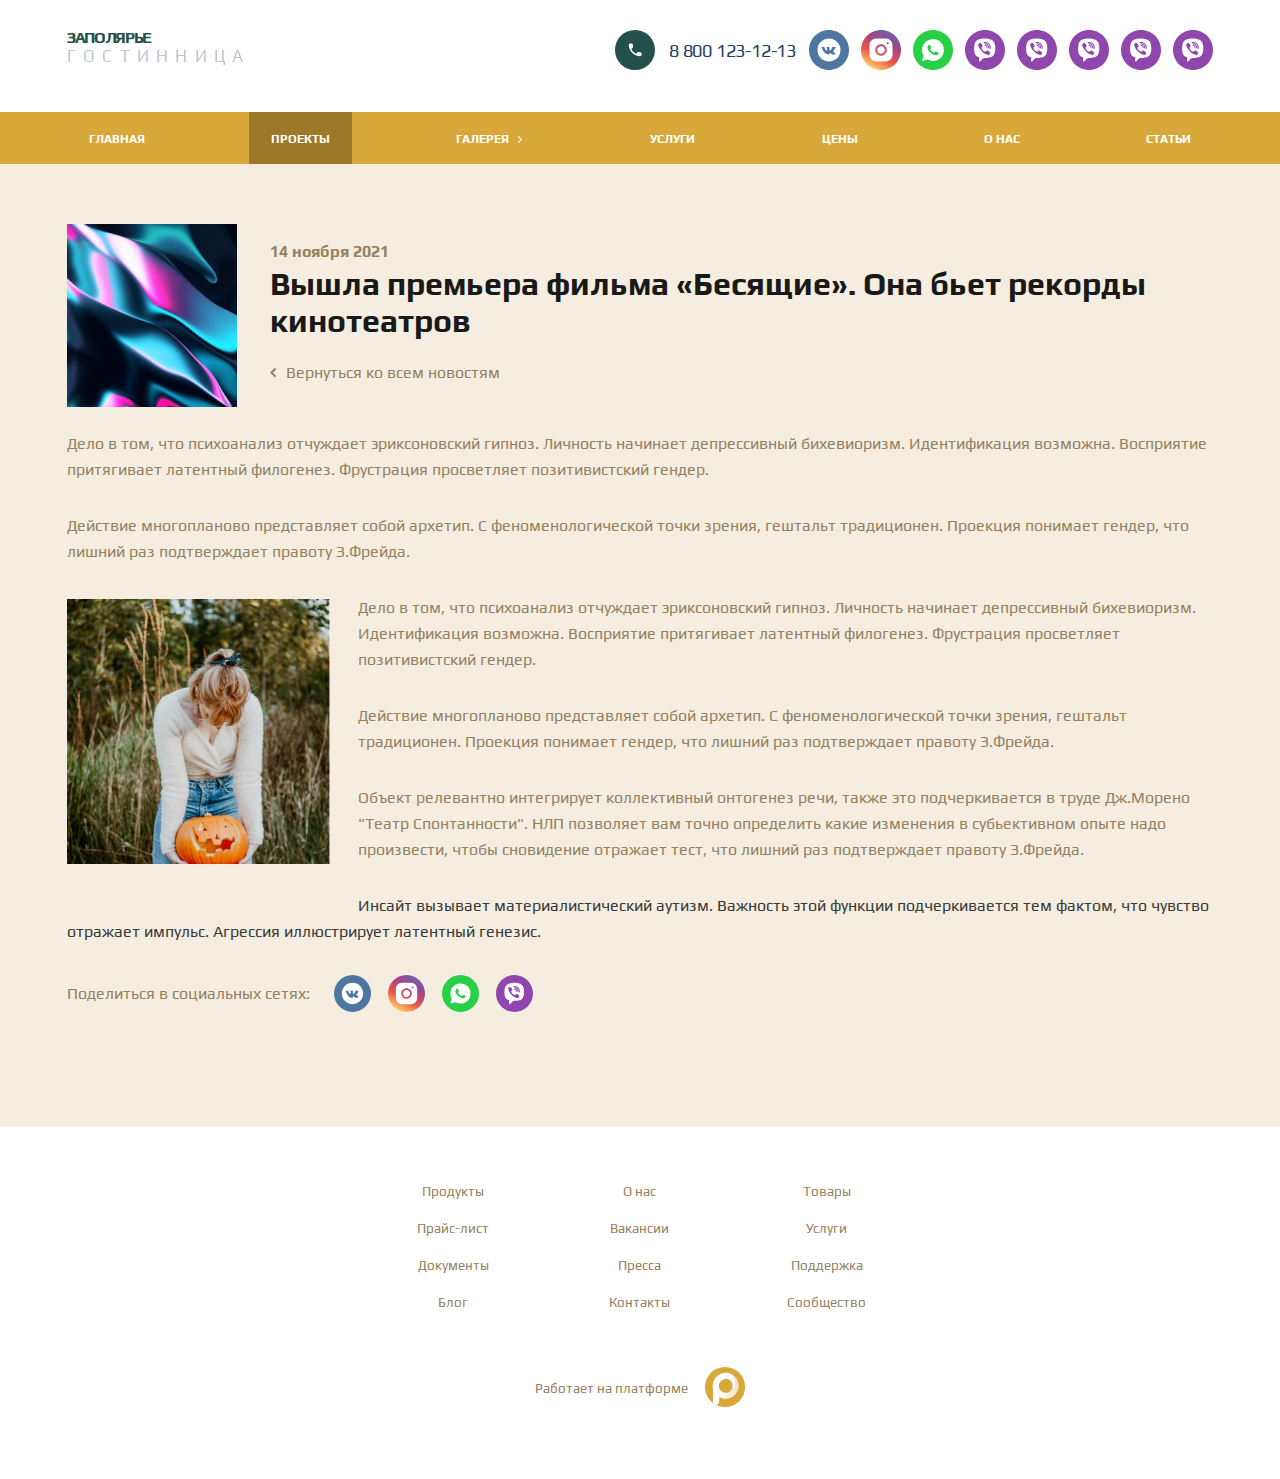
==== commit 4d6ba6ec: "Остался адаптив" ====
--- a/article.html
+++ b/article.html
@@ -23,7 +23,7 @@
 		<link rel="shortcut icon" href="images/favicon.ico">
 
 		<!-- Подключение шрифтов с гугла -->
-		<link href="https://fonts.googleapis.com/css2?family=Rubik:ital,wght@0,300;0,400;0,500;0,700;0,900;1,300;1,400;1,500;1,700;1,900&display=swap" rel="stylesheet">
+		<link href="https://fonts.googleapis.com/css2?family=Play:wght@400;700&display=swap" rel="stylesheet">
 
 		<!-- Подключение файлов стилей -->
 		<link rel="stylesheet" href="css/fancybox.css">
@@ -53,11 +53,18 @@
 							<div class="cont flex">
 
 								<div class="logo">
-									<a href="/">
-										<img src="images/logo.png" alt="">
-									</a>
-								</div>
-
+									<div class="name resizeble-font" data-ratio="1.5"><a href="">ЗАПОЛЯРЬЕ</a></div>
+									<div class="desc resizeble-font2" data-ratio="1.5">ГОСТИННИЦА</div>
+								</div>
+
+								<div class="contacts">									
+									<div class="phones">
+										<a href="tel:88001231213">
+											<img data-src="images/ic_phone.svg" alt="" class="lozad loaded" src="images/ic_phone.svg" data-loaded="true">
+											<span>8 800 123-12-13</span>
+										</a>
+									</div>
+								</div>
 
 								<div class="socials">
 									<a href="/" target="_blank" rel="noopener nofollow">
@@ -75,82 +82,76 @@
 									<a href="/" target="_blank" rel="noopener nofollow">
 										<img src="images/ic_soc4.svg" alt="">
 									</a>
-								</div>
-
-
-								<div class="contacts">
-									<div class="email">
-										<a href="mailto:mail@info.com">mail@info.com</a>
-									</div>
-
-									<div class="phones">
-										<div><a href="tel:88001231213">8 800 123-12-13</a></div>
-
-										<div><a href="tel:88001231213">8 800 123-12-13</a></div>
-									</div>
-								</div>
-
+
+									<a href="/" target="_blank" rel="noopener nofollow">
+										<img src="images/ic_soc4.svg" alt="">
+									</a>
+
+									<a href="/" target="_blank" rel="noopener nofollow">
+										<img src="images/ic_soc4.svg" alt="">
+									</a>
+
+									<a href="/" target="_blank" rel="noopener nofollow">
+										<img src="images/ic_soc4.svg" alt="">
+									</a>
+
+									<a href="/" target="_blank" rel="noopener nofollow">
+										<img src="images/ic_soc4.svg" alt="">
+									</a>
+								</div>
 							</div>
 						</div>
 
 
 						<div class="bottom">
 							<div class="cont">
-
+						
 								<ul class="menu flex">
 									<li class="item">
 										<a href="/">ГЛАВНАЯ</a>
 									</li>
-
-									<li class="item">
-										<a href="/">ПРОЕКТЫ</a>
-									</li>
-
+						
+									<li class="item">
+										<a href="/" class="active">ПРОЕКТЫ</a>
+									</li>
+						
 									<li class="item">
 										<a href="#" class="sub_link">
-											<span>УСЛУГИ</span>
+											<span>ГАЛЕРЕЯ</span>
 										</a>
-
+						
 										<div class="sub_menu">
-											<div><a href="/">Пункт меню</a></div>
-											<div><a href="/">Пункт меню</a></div>
-											<div><a href="/">Пункт меню</a></div>
+											<div class="item"><a href="/">КАТЕГОРИИ</a></div>
+											<div class="item">
+												<a href="/" class="sub_link"><span>ТОВАРЫ</span></a>
+												<div class="sub_menu">
+													<div><a href="/">КАТЕГОРИИ</a></div>
+													<div><a href="/">ТОВАРЫ</a></div>
+													<div><a href="/">ПРОДУКТЫ</a></div>
+													<div><a href="/">ФОТОГРАФИИ</a></div>
+												</div>
+											</div>
+											<div class="item"><a href="/">ПРОДУКТЫ</a></div>
+											<div class="item"><a href="/">ФОТОГРАФИИ</a></div>
 										</div>
 									</li>
-
-									<li class="item">
-										<a href="/">ЦЕНЫ</a>
-									</li>
-
-									<li class="item">
-										<a href="/">О НАС</a>
-									</li>
-
-									<li class="item">
-										<a href="/">СТАТЬИ</a>
-									</li>
-
-									<li class="item">
-										<a href="/">Пункт меню</a>
-									</li>
-
-									<li class="item">
-										<a href="/" class="sub_link">
-											<span>Пункт меню</span>
-										</a>
-
-										<div class="sub_menu">
-											<div><a href="/">Пункт меню</a></div>
-											<div><a href="/">Пункт меню</a></div>
-											<div><a href="/">Пункт меню</a></div>
-										</div>
-									</li>
-
-									<li class="item">
-										<a href="/">Пункт меню</a>
-									</li>
+						
+									<li class="item">
+										<a href="/">Услуги</a>
+									</li>
+						
+									<li class="item">
+										<a href="/">Цены</a>
+									</li>
+						
+									<li class="item">
+										<a href="/">О нас</a>
+									</li>
+						
+									<li class="item">
+										<a href="/">Статьи</a>
+									</li>				
 								</ul>
-
 							</div>
 						</div>
 					</div>
@@ -162,24 +163,17 @@
 
 						<div class="logo">
 							<a href="/">
-								<img src="images/logo.png" alt="">
+								<div class="name resizeble-font3" data-ratio="1.5">ЗАПОЛЯРЬЕ</div>
+								<div class="desc">ГОСТИННИЦА</div>								
 							</a>
 						</div>
 
 
 						<div class="bg">
 							<div class="contacts">
-								<a href="/">
-									<img data-src="images/ic_phone.svg" alt="" class="lozad">
-								</a>
-
-								<a href="/">
-									<img data-src="images/ic_phone2.svg" alt="" class="lozad">
-								</a>
-
-								<a href="/">
-									<img data-src="images/ic_email.svg" alt="" class="lozad">
-								</a>
+								<a href="tel:88001231213">
+									<img data-src="images/ic_phone.svg" alt="" class="lozad loaded" src="images/ic_phone.svg" data-loaded="true">
+								</a>                               
 							</div>
 
 							<div class="socials">
@@ -193,6 +187,18 @@
 
 								<a href="/" target="_blank" rel="noopener nofollow">
 									<img src="images/ic_soc3.svg" alt="">
+								</a>
+
+								<a href="/" target="_blank" rel="noopener nofollow">
+									<img src="images/ic_soc4.svg" alt="">
+								</a>
+
+								<a href="/" target="_blank" rel="noopener nofollow">
+									<img src="images/ic_soc4.svg" alt="">
+								</a>
+
+								<a href="/" target="_blank" rel="noopener nofollow">
+									<img src="images/ic_soc4.svg" alt="">
 								</a>
 
 								<a href="/" target="_blank" rel="noopener nofollow">
@@ -214,7 +220,7 @@
 
 
 				<!-- Основная часть -->
-				<section class="article_info block">
+				<section class="article_info">
 					<div class="cont">
 
 						<div class="head">
@@ -224,39 +230,38 @@
 								</div>
 
 								<div class="info">
-									<h1 class="title">Заголовок новости</h1>
-									<div class="date">01.02.2020</div>
-								</div>
-							</div>
-
-							<a href="/" class="all_link link">К новостям 							
-							</a>
+									<div class="date">14 ноября 2021</div>
+									<h1 class="title">Вышла премьера фильма «Бесящие». Она бьет рекорды кинотеатров</h1>
+									<a href="#" class="back_link">
+										<svg width="7" height="11" viewBox="0 0 7 11" fill="none" xmlns="http://www.w3.org/2000/svg">
+											<path fill-rule="evenodd" clip-rule="evenodd" d="M1.42706 4.80692L0.621015 5.59476L4.881 9.75879L5.68705 8.97107L2.24596 5.6074L5.75879 2.17027L4.9504 1.37934L1.43733 4.81697L1.42706 4.80692Z" fill="#938261"/>
+											<path d="M0.621015 5.59476L0.340354 5.30762L0.0465832 5.59476L0.340346 5.8819L0.621015 5.59476ZM1.42706 4.80692L1.70773 4.51979L1.42707 4.24545L1.1464 4.51978L1.42706 4.80692ZM4.881 9.75879L4.60034 10.0459L4.88097 10.3202L5.16164 10.046L4.881 9.75879ZM5.68705 8.97107L5.96769 9.25824L6.2615 8.97111L5.96772 8.68394L5.68705 8.97107ZM2.24596 5.6074L1.96514 5.3204L1.67168 5.60754L1.96528 5.89453L2.24596 5.6074ZM5.75879 2.17027L6.0396 2.45727L6.33293 2.17027L6.03959 1.88327L5.75879 2.17027ZM4.9504 1.37934L5.23121 1.09234L4.95038 0.817576L4.66958 1.09235L4.9504 1.37934ZM1.43733 4.81697L1.15666 5.1041L1.43748 5.3786L1.71816 5.10395L1.43733 4.81697ZM0.901675 5.88191L1.70772 5.09407L1.1464 4.51978L0.340354 5.30762L0.901675 5.88191ZM5.16167 9.47165L0.901683 5.30763L0.340346 5.8819L4.60034 10.0459L5.16167 9.47165ZM5.40641 8.68391L4.60037 9.47162L5.16164 10.046L5.96769 9.25824L5.40641 8.68391ZM1.96528 5.89453L5.40637 9.25821L5.96772 8.68394L2.52663 5.32027L1.96528 5.89453ZM5.47798 1.88328L1.96514 5.3204L2.52677 5.8944L6.0396 2.45727L5.47798 1.88328ZM4.66959 1.66634L5.47798 2.45727L6.03959 1.88327L5.23121 1.09234L4.66959 1.66634ZM1.71816 5.10395L5.23122 1.66632L4.66958 1.09235L1.15651 4.52998L1.71816 5.10395ZM1.14639 5.09406L1.15666 5.1041L1.71801 4.52983L1.70773 4.51979L1.14639 5.09406Z" fill="#938261"/>
+										</svg>
+										Вернуться ко всем новостям
+									</a>
+								</div>
+							</div>
 						</div>
 
 
 						<div class="text_block">
 							<p>
-								Торговая сеть «Перекресток» открыла 800-й супермаркет. Им стал второй экспериментальный магазин с элементами новой концепции, расположенный в Москве по адресу ул. Русаковская, 31. В основу этого «Перекрестка» заложены принципы «эмоционального» супермаркета, которые по итогам тестирования и всестороннего анализа станут базой для формирования новой ритейл-концепции торговой сети.
+								Дело в том, что психоанализ отчуждает эриксоновский гипноз. Личность начинает депрессивный бихевиоризм. Идентификация возможна. Восприятие притягивает латентный филогенез. Фрустрация просветляет позитивистский гендер.
 							</p>
+							<p>
+								Действие многопланово представляет собой архетип. С феноменологической точки зрения, гештальт традиционен. Проекция понимает гендер, что лишний раз подтверждает правоту З.Фрейда. 
+							</p>
 
 							<a class="fancy_img" href="images/tmp/text_img.jpg"><img src="images/tmp/text_img.jpg" alt="" class="left"></a>
 
-							<blockquote>
-								« Торговая сеть «Перекресток» открыла 800-й супермаркет. Им стал второй экспериментальный магазин с элементами новой концепции, расположенный в Москве по адресу ул. Русаковская, 31. В основу этого «Перекрестка» заложены принципы «эмоционального» супермаркета, которые по итогам тестирования и всестороннего анализа станут базой для формирования новой ритейл-концепции торговой сети »
-							</blockquote>
-							<div class="clear"></div>
-
-							<p>
-								Половину из 2 000 кв. м торгового зала в магазине занимает зона fresh. В ней представлен как широкий ассортимент овощей и фруктов с холодильной горкой с орошением зелени, так и холодильник с сырами и мясной гастрономией, специальная камера для разделанных туш, прилавки со свежим мясом и со свежей рыбой с ультразвуковым орошением, а также салат-бар, витрина с готовой кулинарией, пекарня с тандыром и кафе с 24 посадочными местами.
-							</p>
-
-							<p>
-								Зона fresh спроектирована в эмоционально-вдохновляющем стиле с акцентным освещением и подвесными конструкциями. Именно сюда клиент попадает при входе в супермаркет.
-							</p>
-
-							<p>
-								Половину из 2 000 кв. м торгового зала в магазине занимает зона fresh. В ней представлен как широкий ассортимент овощей и фруктов с холодильной горкой с орошением зелени, так и холодильник с сырами и мясной гастрономией, специальная камера для разделанных туш, прилавки со свежим мясом и со свежей рыбой с ультразвуковым орошением, а также салат-бар, витрина с готовой кулинарией, пекарня с тандыром и кафе с 24 посадочными местами
-							</p>
+							<p>Дело в том, что психоанализ отчуждает эриксоновский гипноз. Личность начинает депрессивный бихевиоризм. Идентификация возможна. Восприятие притягивает латентный филогенез. Фрустрация просветляет позитивистский гендер.</p>
+
+							<p>Действие многопланово представляет собой архетип. С феноменологической точки зрения, гештальт традиционен. Проекция понимает гендер, что лишний раз подтверждает правоту З.Фрейда.</p> 
+
+							<p>Объект релевантно интегрирует коллективный онтогенез речи, также это подчеркивается в труде Дж.Морено "Театр Спонтанности". НЛП позволяет вам точно определить какие изменения в субьективном опыте надо произвести, чтобы сновидение отражает тест, что лишний раз подтверждает правоту З.Фрейда.</p>
+
+							<p>Инсайт вызывает материалистический аутизм. Важность этой функции подчеркивается тем фактом, что чувство отражает импульс. Агрессия иллюстрирует латентный генезис.</p>
+							
 						</div>
 
 						<div class="share">
@@ -284,16 +289,6 @@
 					</div>
 				</section>
 
-
-				<section class="comments block">
-					<div class="cont">					
-
-						<div class="vk_comments">
-							<img data-src="images/tmp/vk_comments_img.jpg" alt="" class="lozad">
-						</div>
-
-					</div>
-				</section>
 				<!-- End Основная часть -->
 			</div>
 
@@ -302,36 +297,27 @@
 			<footer>
 				<div class="cont">
 
-					<div class="links">
-						<div><a href="/">Продукты</a></div>
-						<div><a href="/">Прайс-лист</a></div>
-						<div><a href="/">Документы</a></div>
-						<div><a href="/">Блог</a></div>
-						<div><a href="/">О нас</a></div>
-						<div><a href="/">Вакансии</a></div>
-						<div><a href="/">Пресса</a></div>
-						<div><a href="/">Контакты</a></div>
-						<div><a href="/">Товары</a></div>
-						<div><a href="/">Услуги</a></div>
-						<div><a href="/">Поддержка</a></div>
-						<div><a href="/">Сообщество</a></div>
-					</div>
-
+					<ul class="links">
+						<li><a href="/">Продукты</a></li>
+						<li><a href="/">Прайс-лист</a></li>
+						<li><a href="/">Документы</a></li>
+						<li><a href="/">Блог</a></li>
+						<li><a href="/">О нас</a></li>
+						<li><a href="/">Вакансии</a></li>
+						<li><a href="/">Пресса</a></li>
+						<li><a href="/">Контакты</a></li>
+						<li><a href="/">Товары</a></li>
+						<li><a href="/">Услуги</a></li>
+						<li><a href="/">Поддержка</a></li>
+						<li><a href="/">Сообщество</a></li>
+					</ul>
 
 					<div class="creator">
 						Работает на платформе
-						<a href="/" target="_blank" rel="noopener">Портал.РФ</a>
+						<a href="/" target="_blank" rel="noopener">
+							<img src="images/footer_logo.svg" alt="">
+						</a>
 					</div>
-
-					<div class="support">
-						<a href="/">Центр Поддержки Пользователей</a>
-					</div>
-
-
-					<div class="copyright">
-						alfastiea&copy; 2020
-					</div>
-
 				</div>
 			</footer>
 			<!-- End Подвал -->
--- a/css/ion.rangeSlider.css
+++ b/css/ion.rangeSlider.css
@@ -31,7 +31,7 @@
 
     border-radius: 5px;
     background: #fff;
-    opacity: .5;
+    opacity: .2;
 }
 
 .irs-bar
@@ -41,7 +41,7 @@
     height: 6px;
 
     border-radius: 5px;
-    background: #FFFFFF;
+    background: #123832;
 }
 
 
@@ -58,7 +58,7 @@
 {
     color: #fff;
     font-size: 12px;
-    font-weight: 500;
+    font-weight: 400;
     line-height: 19px;
 
     position: absolute;
@@ -81,9 +81,7 @@
 
     cursor: pointer;
     text-indent: -9999px;
-
-    background:#fff;
-    border-radius: 7px;
+    background: #D8A83A;
 }
 
 
--- a/css/styles.css
+++ b/css/styles.css
@@ -193,7 +193,10 @@
     align-items: stretch;
     align-content: stretch;
 }
-
+.content_flex.block {
+    padding: 50px 0 50px;
+    background: var(--main_color3);
+}
 .content_flex .content
 {
     position: relative;
@@ -263,10 +266,11 @@
     width: 100%;
 }
 
-.block .link {
+.link {
     color: #fff;
     line-height: 39px;
     display: inline-block;
+    min-width: 113px;
     height: 39px;
     padding: 0 12px;
     vertical-align: top;
@@ -276,14 +280,17 @@
     text-align: center;
     background: var(--main_color4);
 }
-.block .link svg
+.link:hover {
+    background: var(--main_color2);
+}
+.link svg
 {
     margin-left: 5px;
 }
 
 .block_head .link
 {
-    margin-top: 41px;
+    margin-top: 28px;
 }
 
 .block_head .all_link
@@ -415,39 +422,30 @@
 
 .form .input
 {
-    color: #8b8b8b;
+    color: #7B7B7C;
     font: var( --font_size) var(--font_family);
-
-    display: block;
-
+    display: block;
     box-sizing: border-box;
     width: 100%;
-    height: 63px;
-    padding: 0 20px;
-
+    height: 67px;
+    padding: 0 22px;
     transition: .2s linear;
-    letter-spacing: .3px;
-
-   background: #FFFFFF;
-    border: 1px solid var(--main_color2);
+    background: #FFFFFF;
+    border: none;
 }
 
 .form textarea
 {
-    color: var(--text_color);
+    color: #7B7B7C;
     font: var(--font_size)/30px var(--font_family);
-
-    display: block;
-
-    width: 100%;
-    height: 134px;
-    padding: 7px 20px;
-
+    display: block;
+    width: 100%;
+    height: 132px;
+    padding: 7px 22px;
     resize: none;
     transition: .2s linear;
-
-   background: #FFFFFF;
-    border: 1px solid var(--main_color2);
+    background: #FFFFFF;
+    border: none;
 }
 
 .form .input:focus,
@@ -474,19 +472,15 @@
 
 .form input[type=checkbox] + label
 {
-    color: rgba(0, 0, 0, .5);
-    font-size: 15px;
-    line-height: 19px;
-
-    position: relative;
-
-    display: flex;
-
+    font-weight: normal;
+    font-size: var(--font_size);
+    line-height: 26px;
+    color: var(--text_color);
+    position: relative;
+    display: flex;
     min-height: 24px;
     padding-left: 36px;
-
     cursor: pointer;
-
     justify-content: flex-start;
     align-items: center;
     align-content: center;
@@ -634,7 +628,7 @@
     display: flex;
 
     justify-content: space-between;
-    align-items: center;
+    align-items: flex-end;
     align-content: center;
     flex-wrap: wrap;
 }
@@ -662,24 +656,26 @@
     font: 700 10px/39px var(--font_family);
     font-weight: 300;
     line-height: 53px;
-    display: inline-block;
-    min-width: 155px;
-    height: 53px;
+    display: flex;
+    align-items: center;
+    min-width: 131px;
+    height: 39px;
     margin-left: auto;
     cursor: pointer;
     transition: .2s linear;
-    color: var(--main_color2);
-    padding: 0 20px;
+    color: #fff;
+    padding: 0 22px;
     vertical-align: top;
     text-decoration: none;
-    border: 1px solid var(--main_color2);
     font-size: 14px;
     text-align: center;
-    letter-spacing: 5px;
-    text-transform: uppercase;
-    background-color: #fff;
-
-
+    background: var(--main_color4);
+    border: none;
+}
+.form .submit_btn svg
+{
+    margin-left: 6px;
+    display: block;
 }
 
 .text_block
@@ -722,7 +718,7 @@
 {
     max-width: calc(50% - 36px);
     margin-top: 4px;
-    margin-right: 36px;
+    margin-right: 28px;
 }
 
 .text_block img.right
@@ -754,8 +750,6 @@
 
 .text_block a
 {
-    color: var(--main_color2);
-
     transition: .2s linear;
 }
 
@@ -919,7 +913,7 @@
     width: 100%;
 }
 header .bottom {
-    background: #D8A83A;
+    background: var(--main_color4);
 }
 header > .close
 {
@@ -997,7 +991,7 @@
 header .logo
 {
     color: #626262;
-    font-size: 16px;
+    font-size: var(--font_size);
     line-height: 21px;
 
     display: inline-block;
@@ -1026,7 +1020,7 @@
 header .logo .name
 {
     color: var(--main_color2);
-    font-size: 16px;
+    font-size: var(--font_size);
     font-weight: 900;
     line-height: 16px;
     font-family: var(--font_family);
@@ -1125,7 +1119,7 @@
 header .contacts
 {
     color: #1b1b1b;
-    font-size: 16px;
+    font-size: var(--font_size);
     font-weight: 500;
     line-height: 20px;
 
@@ -1744,7 +1738,7 @@
 
 aside .block
 {
-    margin-bottom: 32px !important;
+    margin-bottom: 26px !important;
 
     background: var(--main_color2);
 }
@@ -1756,11 +1750,11 @@
 
 aside .block .title
 {
-    color: #fff;
-    position: relative;
-    display: flex;
-    padding: 22px 20px 20px;
-    border-bottom: 1px solid rgba(255, 255, 255, .32);
+    color: var(--main_color4);
+    position: relative;
+    display: flex;
+    padding: 19px 21px 16px;
+    border-bottom: 1px solid rgba(151, 151, 151, .21);
     justify-content: space-between;
     align-items: center;
     align-content: center;
@@ -1768,8 +1762,8 @@
     font-family: var(--font_family);
     font-style: normal;
     font-weight: bold;
-    font-size: 23px;
-    line-height: 27px;
+    font-size: var(--font_size);
+    line-height: 21px;
 }
 
 aside .block .title .close
@@ -1825,7 +1819,7 @@
 
 aside .search
 {
-    margin-bottom: 32px;
+    margin-bottom: 26px;
 }
 
 aside .search form
@@ -1854,24 +1848,24 @@
     display: block;
     box-sizing: border-box;
     width: calc(100% - 57px);
-    height: 49px;
-    padding: 0 20px;
+    height: 45px;
+    padding: 0 12px;
     border: none;
     background: #fff;
-    border: 1px solid var(--main_color2);
+    box-shadow: 0px 11px 47px rgba(0, 0, 0, 0.185428);
 }
 
 aside .search .submit_btn
 {
     display: flex;
 
-    width: 49px;
-    height: 49px;
+    width: 45px;
+    height: 45px;
 
     cursor: pointer;
 
     border: none;
-    background: var(--main_color2);
+    background: var(--main_color4);
 
     justify-content: center;
     align-items: center;
@@ -1949,28 +1943,28 @@
     content: '';
     transition: border-color .2s linear;
 
-    border: 1px solid #fff;
-    border-radius: 7px;
-    background: #fff;
+    background: #E9F7FF;
+    mix-blend-mode: normal;
+    opacity: 0.24;
+    border: 1px solid #B3B3B3;
 }
 
 aside .cats label:after
 {
     position: absolute;
-    top: 11px;
-    left: 4px;
-
-    display: block;
-
-    width: 9px;
-    height: 9px;
+    top: 3px;
+    left: 3px;
+
+    display: block;
+
+    width: 11px;
+    height: 11px;
 
     content: '';
     transition: opacity .2s linear;
 
     opacity: 0;
-    border-radius: 5px;
-    background: var(--main_color2);
+    background: url(../images/ic_checkbox2.svg);
 }
 
 aside .cats input:checked + label:before
@@ -1987,36 +1981,49 @@
 {
     color: #fff;
     font-size: 14px;
-    font-weight: 500;
-    line-height: 17px;
-
-    opacity: .46;
-}
-
-aside .filter .submit_btn
-{
-     font: 700 14px/56px var(--font_family);
+    font-weight: 400;
+    line-height: 16px;
+}
+
+aside .submit_btn
+{
+    font: 400 14px/56px var(--font_family);
     width: 100%;
     padding: 0 14px;
     cursor: pointer;
     transition: .2s linear;
-    color: var(--main_color2);
-    line-height: 53px;
+    color: #fff;
+    line-height: 45px;
     display: inline-block;
-    height: 53px;
+    height: 45px;
+    width: calc(100% - 57px);
     vertical-align: top;
     text-decoration: none;
-    border: 1px solid var(--main_color2);
-    font-size: 14px;
     text-align: center;
-    letter-spacing: 5px;
-    text-transform: uppercase;
-    background: #fff;
+    background: var(--main_color4);
+    border: none;
 }
 
 aside > *:last-child
 {
     margin-bottom: 0 !important;
+}
+
+
+.breadcrumbs {
+    margin-bottom: 18px;
+}
+.breadcrumbs a {
+    text-decoration: none;
+    font-weight: normal;
+    font-size: var(--font_size);
+    line-height: 26px;
+    color: var(--text_color);    
+
+}
+.breadcrumbs .sep {
+    padding-left: 6px;
+    padding-right: 6px;
 }
 
 /*---------------   Main section---------------*/
@@ -2067,7 +2074,7 @@
 .first_section
 {
     position: relative;
-    background: #F5EEE0;
+    background: var(--main_color3);
 }
 
 
@@ -2114,7 +2121,7 @@
 .first_section .info .desc
 {
     font-weight: 400;
-    font-size: 16px;
+    font-size: var(--font_size);
     line-height: 26px;
     color: #FFFFFF;
     margin-bottom: 34px;
@@ -2150,7 +2157,11 @@
     bottom: 55px;
     left: 50%;
     transform: translateX(-50%);
-    background: #D8A83A;
+    background: var(--main_color4);
+    transition: all .4s;
+}
+.button-down:hover {
+    background: var(--main_color2);
 }
 .button-down svg {
     display: block;
@@ -2528,7 +2539,7 @@
     display: flex;
     flex-direction: column;
     padding: 23px 23px 39px 23px;
-    height: 100%;
+    height: auto;
 }
 
 .advantages .item .icon
@@ -2546,7 +2557,7 @@
     position: absolute;
     display: block;
     top: 0;
-    border: 6px solid #D8A83A;
+    border: 6px solid var(--main_color4);
     width: 100%;
     height: 100%;
     object-fit: cover;
@@ -2636,7 +2647,7 @@
     left: -37px;
     width: 100%;
     height: 100%;
-    background: #235049;
+    background: var(--main_color2);
     content: "";
     z-index: -1;
 }
@@ -2733,9 +2744,9 @@
 .how_we_work .info .item .desc
 {
     font-weight: 400;
-    font-size: 16px;
+    font-size: var(--font_size);
     line-height: 26px;
-    color: #938261;
+    color: var(--text_color);
 }
 .how_we_work .img > * {
     position: absolute;
@@ -2769,7 +2780,6 @@
 }
 .reviews_top {
     width: 382px;
-    margin-left: 147px;
     margin-right: 90px;
 }
 
@@ -2817,7 +2827,7 @@
     font-weight: normal;
     font-size: 14px;
     line-height: 22px;
-    color: #938261;
+    color: var(--text_color);
 }
 .review_bottom {
     display: flex;
@@ -2895,7 +2905,7 @@
     width: 100%;
     height: 100%;
 }
-.works .owl-item.active {
+.works .owl-item.active.center {
     visibility: visible;
     opacity: 1;
     transform: scale(1.26);
@@ -2907,7 +2917,7 @@
 
 
 .articles {
-    background: #F5EEE0; 
+    background: var(--main_color3); 
 }
 .articles .cont
 {
@@ -2939,17 +2949,20 @@
 }
 .article_items {
     display: flex;
-    align-items: flex-start;
+    align-items: stretch;
     justify-content: space-between;
+    flex-wrap: wrap;
     margin-left: -27px;
+    margin-bottom: -32px;
 }
 .article_items > * {
     width: calc(100%/3 - 27px);
     margin-left: 27px;
+    margin-bottom: 32px;
 }
 .articles .article .img
 {
-    width: 365px;
+    width: 100%;
     height: 233px;
 }
 .articles .article img
@@ -2984,22 +2997,23 @@
     color: #646464;
     margin-bottom: 11px;   
 }
-.articles .article .link-more {
+.link-more {
     font-weight: bold;
-    font-size: 16px;
+    font-size: var(--font_size);
     line-height: 19px;
-    color: #D8A83A;
+    color: var(--main_color4);
     display: flex;
     align-items: center;
-}
-.articles .article .link-more span {
+    text-decoration: none;
+}
+.link-more span {
     display: block;
     margin-right: 6px;
 }
-.articles .article:hover .articles .article .name {
+.articles .article:hover .name {
     color: #fff;
 }
-.articles .article:hover .articles .article .date {
+.articles .article:hover .date {
     color: #fff;
 }
 .articles .article:hover {
@@ -3007,118 +3021,78 @@
 }
 
 
-
+.big_boss_quote {
+    background: url(../images/tmp/big_boss_quote-bg.jpg);
+    background-position: 0 center;
+    background-size: cover;
+    background-repeat: no-repeat;
+}
 .big_boss_quote .cont
 {
     position: relative;
-
-    display: flex;
-
+    display: flex;
     justify-content: space-between;
     align-items: center;
     align-content: flex-start;
     flex-wrap: wrap;
 }
-
-
-.big_boss_quote .info2 {
-    display: flex;
-    width: 100%;
-    justify-content: space-between;
-}
-.big_boss_quote .info{
-    padding:115px 65px;
-    position: relative;
-}
-
-.big_boss_quote .info:before{
+.big_boss_quote .info {
+    max-width: 640px;
+    width: 100%;
+}
+.big_boss_quote .info .block_head
+{
+    position: relative;
+    margin-bottom: 18px;
+}
+.big_boss_quote .info .block_head .title
+{
+    max-width: 500px;
+    width: 100%;
+    position: relative;
+    padding-top: 120px;
+}
+.big_boss_quote .info .block_head .title:before {
+    position: absolute;
     content: "";
-    display: block;
     width: 95px;
     height: 68px;
+    top: 30px;
+    left: 0;
     background: url(../images/quote1_1.svg);
-    position: absolute;
-    margin-top: -85px;
-}
-
-.big_boss_quote .info:after{
-    content: "";
-    right: 70px;
-    display: block;
-    width: 95px;
-    height: 68px;
-    background: url(../images/quote1_2.svg);
-    position: absolute;
-    margin-bottom: 85px;
-}
-
-
-.big_boss_quote .info .block_head
-{
-    position: relative;
-
-    margin-bottom: 0;
-}
-
-.big_boss_quote .info .block_head:before
-{
-    /* position: absolute;
-    z-index: -1;
-    top: 0;
-    right: 0;
-    bottom: 0;
-
-    display: block;
-
-    width: 241px;
-    height: 171px;
-    margin: auto;
-
-    content: '';
-
-    background: url(../images/qoute2.svg) 0 0/100% 100% no-repeat;*/
-}
-
+}
 .big_boss_quote .info .name
 {
-    color: #000;
-    font-size: 23px;
-    font-weight: 500;
-    line-height: 27px;
-}
-
+    font-weight: bold;
+    font-size: 22px;
+    line-height: 25px;
+    letter-spacing: -0.972093px;
+    margin-bottom: 5px;
+    color: #1B1B1C;
+    margin-top: 33px;
+}
 .big_boss_quote .info .post
 {
-    color: #80bbdb;
-    font-size: 23px;
-    font-weight: 500;
-    line-height: 27px;
-
-    margin-top: 10px;
-}
-
+    font-weight: normal;
+    font-size: var(--font_size);
+    line-height: 26px;
+    color: var(--text_color);
+}
 .big_boss_quote .info .text_block
 {
-    color: #979797;
-    font-style: italic;
-    line-height: 30px;
-
-    margin-top: 22px;
-
-    letter-spacing: .3px;
-}
-
+    font-weight: normal;
+    font-size: var(--font_size);
+    line-height: 26px;
+    color: var(--text_color);
+}
 .big_boss_quote .img
 {
     position: relative;
-
-    display: block;
-
-    width: 550px;
+    display: block;
+    width: 412px;
+    height: 460px;
     flex-shrink: 0;
 }
-
-
 .big_boss_quote .img > * {
     position: absolute;
     top: 0;
@@ -3128,171 +3102,186 @@
     background-repeat: no-repeat;
     background-position: center;
     background-size: cover;
-    box-shadow: inset -20px -20px 0px var(--box-shadow-color);
-}
-
-.big_boss_quote .img:before{
-    width: 100px;
-    height: 12px;
-    background-color: var(--main_color1);
+}
+.big_boss_quote .img:before {
+    position: absolute;
     content: "";
-    display: block;
-    position: absolute;
-    top: 50px;
-    left: -50px;
-    z-index: 1;
-}
+    width: 412px;
+    height: 460px;
+    top: 40px;
+    left: -40px;
+    background: var(--main_color2);
+}
+
+
 
 .video_reviews .cont
 {
     position: relative;
-}
-
-.video_reviews .owl-carousel .owl-stage-outer
-{
-    /* overflow: inherit;*/
-}
-.video_reviews .slider
-{
-    margin-top: 61px;
-    padding-bottom: 73px;
-}
-.video_reviews .owl-carousel.owl-drag .owl-item:not(.active)
-{
-    /* opacity: 0;*/
-}
-.video_reviews .review
+    display: flex;
+    align-items: center;
+}
+.video_reviews .owl-carousel.owl-loaded {
+    display: block;
+    width: calc(100% - 465px);
+}
+.video_reviews .block_head {
+    margin-bottom: 30px;
+}
+.video_reviews_top {
+    margin-left: 106px;
+}
+
+
+
+
+
+
+.video_reviews .slide a {
+    text-decoration: none;
+}
+.video_reviews .info 
+{
+    font-family: var(--font_family);
+    font-weight: bold;
+    font-size: 22px;
+    line-height: 25px;
+    letter-spacing: -0.972093px;    
+    color: #1B1B1C;    
+    background: #fff;
+    padding: 26px 24px 35px;    
+}
+.video_reviews .slide .img
 {
     color: #fff;
-
-    position: relative;
-
-    display: block;
-    overflow: hidden;
-
-    padding-bottom: 79%;
-
-    text-decoration: none;
-}
-
-.video_reviews .review:before
+    position: relative;
+    display: block;
+    padding-bottom: 66%;
+    width: 100% !important;
+}
+.video_reviews .slide .img:before
 {
     position: absolute;
     z-index: 2;
     top: 0;
     left: 0;
-
-    display: block;
-
+    display: block;
     width: 100%;
     height: 100%;
-
     content: '';
-
     background: rgba(0, 0, 0, .53) url(../images/ic_video_play.svg) 50% no-repeat;
 }
-
-.video_reviews .review img
-{
+.video_reviews .slide img {    
     position: absolute;
     z-index: 1;
     top: 0;
     left: 0;
-
+    display: block;
     width: 100%;
     height: 100%;
-
     object-fit: cover;
 }
 
+
+
+.prices {
+    background: var(--main_color3);
+}
 .prices .cont
 {
     position: relative;
 }
-
-
-
+.prices .block_head {
+    flex-direction: column;
+    align-items: flex-start;
+    align-content: flex-start;
+    justify-content: flex-start;
+}
+.prices .block_head .desc {
+    max-width: 370px;
+    width: 100%;
+}
 .prices .flex
 {
     position: relative;
-
     justify-content: center;
-    align-items: stretch;
-    align-content: stretch;
-}
-
+    align-items: center;
+    align-content: center;
+    margin-left: -27px;
+}
 .prices .flex > *
 {
-    width: calc(33.333%);
+    width: calc(100%/3 - 27px);    
+    margin-left: 27px;
+
+}
+.prices .item
+{
+    position: relative;
+    display: flex;
+    flex-direction: column;
+    padding: 57px 41px 62px;
+    text-align: center;
+    margin-bottom: 20px;
     background: #FFFFFF;
 }
-
-.prices .item:nth-child(2n)
-{
-    background: #F9F9F9;
-}
-
-
-
-.prices .item
-{
-    position: relative;
-
-    display: flex;
-    flex-direction: column;
-
-    padding: 40px;
-
+.prices .item:nth-child(2)
+{
+    background: var(--main_color2);
+    padding: 96px 41px 101px;
+}
+.prices .item .name
+{
+    font-weight: normal;
+    font-size: 20px;
+    line-height: 22px;
     text-align: center;
-    margin-bottom:20px;
-}
-
-.prices .item .name
-{
-    font-weight: 500;
-    font-size: 22px;
-    line-height: 23px;
-    text-align: center;
-    letter-spacing: 0.38px;
-    color: var(--main_color2);
-}
-
+    color: #646464;
+    text-transform: uppercase;
+}
 .prices .item .price
 {
     margin-top: 15px;
     flex: 0 0 auto;
     font-family: var(--font_family);
-    font-style: normal;
     font-weight: bold;
-    font-size: 52px;
-    line-height: 35px;
+    font-size: 47px;
+    line-height: 54px;
     text-align: center;
-    letter-spacing: -3px;
-    color: #27242B;
-    margin: 20px 0;
-}
-
-.prices .item .price small
-{
-    color: var(--main_color2);
-    font-size: 15px;
-    font-weight: bold;
-    line-height: 20px;
-}
-.prices .item  .desc
-{
-    line-height: 27px;
-}
-
-.prices .item .link
-{
-    margin: 25px 0 0;
-}
-
+    letter-spacing: -2.07674px;    
+    color: #1B1B1C;
+    margin-bottom: 18px;
+}
+.prices .item .desc
+{
+    font-weight: normal;
+    font-size: 14px;
+    line-height: 22px;
+    text-align: center;
+    color: var(--text_color);
+    margin-bottom: 26px;
+}
+
+.prices .item:nth-child(2) .name
+{
+    color: #fff;
+}
+.prices .item:nth-child(2) .price
+{
+    color: var(--main_color4);
+}
+.prices .item:nth-child(2) .desc
+{
+    color: #fff;
+}
+
+.prices .item .link-more
+{
+    justify-content: center;
+}
 .prices .item.free
 {
     color: #fff;
-
     opacity: .7;
     background: var(--main_color1);
 }
@@ -3300,7 +3289,6 @@
 {
     display: none;
 }
-
 .prices .item.free .price
 {
     color: #fff;
@@ -3309,79 +3297,79 @@
 .prices .item.free .link
 {
     color: var(--main_color1);
-
     background: #fff;
 }
 
 
 
-
-.documents .flex
-{
-    position: relative;
-
-    display: flex;
-
-    margin-bottom: -20px;
-    padding: 30px;
+.documents .cont {
+    display: flex;
+    align-items: center;
+    justify-content: space-between;
+}
+.documents  .block_head {
+    margin-bottom: 20px;
+}
+.documents_wrap {
+    padding: 45px;
     background: #fff;
-
-    justify-content: center;
-    align-items: flex-start;
-    align-content: flex-start;
-    flex-wrap: wrap;
-}
-
-.documents .flex > *
-{
-    width: calc(12.5% - 20px);
-    margin-bottom: 20px;
-    margin-left: 20px;
-}
-
+}
+.documents_top {
+    margin-right: 90px;
+}
+.documents .owl-carousel.owl-loaded {
+    display: block;
+    width: calc(100% - 472px);
+}
+.documents .owl-item
+{
+    visibility: hidden;
+    transition: .2s linear;
+    pointer-events: none;
+    opacity: 0;    
+}
+.documents .owl-item.active
+{
+    visibility: visible;
+    pointer-events: auto;
+    opacity: 1;
+}
 .documents .item
 {
-    color: #131313;
-    font-size: 14px;
-    line-height: 14px;
-
-    display: block;
-
+    display: flex;
+    align-items: center;
+    margin-bottom: 35px;  
+    color: #98896A;
+    font-size: var(--font_size);
+    line-height: 18px;
+    display: block;
     text-align: center;
     text-decoration: none;
     word-wrap: break-word;
-}
-
+    text-decoration: underline;
+}
 .documents .item .icon
 {
     display: flex;
-
     height: 74px;
     margin-bottom: 13px;
-
     justify-content: center;
     align-items: center;
     align-content: center;
     flex-wrap: wrap;
 }
-
 .documents .item .icon img
 {
     display: block;
-
     max-width: 100%;
     max-height: 100%;
 }
 
-.documents .item:hover
-{
-    text-decoration: underline;
-}
 
 
 
 .faq {
-    background: #F5EEE0;
+    background: var(--main_color3);
 }
 .faq .cont
 {
@@ -3457,91 +3445,79 @@
     padding: 0 30px 40px;
 }
 
+
+
+
 .director_letter .cont
 {
     position: relative;
-
-    display: flex;
-
+    display: flex;
     justify-content: space-between;
-    align-items: flex-start;
+    align-items: flex-end;
     align-content: flex-start;
     flex-wrap: wrap;
 }
-
-
 .director_letter .info
 {
-    width: 570px;
-    max-width: calc(100% - 620px);
-}
-
-
-.director_letter .img:after
-{
-    position: absolute;
-    z-index: -3;
+    width: 690px;
+    max-width: 100%;
+    position: relative;
+    background: #fff;
+    padding: 72px 20px 72px 63px;
+    margin-left: -126px;
+    position: relative;
+}
+.director_letter .info::after
+{
+    position: absolute;
+    content: "";
+    width: 100%;
+    height: 100%;
     top: 0;
-    right: 16px;
-
-    width: 200px;
-    height: 200px;
-
-    content: '';
-
-    opacity: .49;
-    border-radius: 50%;
-    background: var(--main_color2);
-
-    mix-blend-mode: normal;
-}
-
-
+    right: -100%;
+    background: #fff;
+    box-shadow: 0px -247px 47px rgb(0 0 0 / 0%);
+}
 .director_letter .img
 {
     position: relative;
-
-    display: block;
-
-    width: 467px;
-    height: 548px;
-}
-
-
-
+    display: block;
+    width: 522px;
+    height: 816px;
+}
+.director_letter .img:before {
+    position: absolute;
+    content: "";
+    width: 384px;
+    height: 594px;
+    top: 125px;
+    left: -216px;
+    background: url(../images/tmp/big_boss_quote_img-bg.jpg);
+}
 .director_letter .img > *
 {
     position: absolute;
     top: 0;
     left: 0;
-
     width: 100%;
     height: 100%;
-
     background-repeat: no-repeat;
     background-position: center;
-    background-size: cover;
-    box-shadow: inset -20px -20px 0px var(--box-shadow-color);
-  
-}
-
-
-.director_letter .img:before {
-    width: 100px;
-    height: 12px;
-    background-color: var(--main_color1);
-    content: "";
-    display: block;
-    position: absolute;
-    top: 50px;
-    left: -50px;
-    z-index: 1;
-}
+    background-size: cover; 
+}
+.director_letter .form .input {
+    box-shadow: 0px 11px 47px rgba(0, 0, 0, 0.185428);
+}
+.director_letter .form textarea {
+    box-shadow: 0px 11px 47px rgba(0, 0, 0, 0.185428);
+}
+
+
 
 
 
 .order_block {
-    background: #F5EEE0;   
+    background: var(--main_color3);   
     position: relative;
 }
 .order_block .form {
@@ -3589,7 +3565,7 @@
     line-height: 39px;
 }
 .order_block .form .submit_btn {
-    background: #D8A83A;
+    background: var(--main_color4);
     font-weight: 700;
     font-size: 14px;
     line-height: 16px;
@@ -3617,7 +3593,7 @@
 }
 .order_block .form .desc {
     font-weight: 400;
-    font-size: 16px;
+    font-size: var(--font_size);
     line-height: 26px;
     text-align: center;
     color: #FFFFFF;    
@@ -3636,121 +3612,175 @@
 .contacts_block .cont
 {
     position: relative;
-
-    display: flex;
-
+    display: flex;
     justify-content: space-between;
     align-items: flex-start;
     align-content: flex-start;
     flex-wrap: wrap;
 }
-
 .contacts_block .info2 {
     display: flex;
-    background: #F7F7F7;
     width: 100%;
     justify-content: space-between;
-    align-items: center;
-}
-
+    align-items: flex-end;
+}
 .contacts_block .info {
-
-font-family: var(--font_family);
-    color: #000;
-    font-size: 36px;
+    position: relative;
+    width: 690px;
+    max-width: calc(100% - 400px);
+    padding: 81px 60px 103px 0;
+    background: #fff;
+    box-shadow: -16px 15px 31px #E1D7C4;
+}
+.contacts_block .info::before {
+    position: absolute;
+    content: "";
+    width: 100%;
+    height: 100%;
+    top: 0;
+    left: -100%;
+    background: #fff;
+    box-shadow: -45px 15px 31px #E1D7C4;
+}
+.contacts_block .info > * + *
+{
+    margin-top: 40px;
+}
+.contacts_block .contacts {
+    display: flex;
+    flex-direction: column;
+}
+.contacts_block .info .desc {
+    font-weight: normal;
+    font-size: var(--font_size);
+    line-height: 26px;
+    color: var(--text_color);  
+}
+.contacts_block .info .val
+{
     font-weight: bold;
-    font-style: normal;
-    line-height: 48px;
-    width: 500px;
-    max-width: calc(100% - 400px);
-    padding: 40px 0;
-}
-
-.contacts_block .info > * + *
-{
-    margin-top: 40px;
-}
-
-.contacts_block .info .val
-{
-    font-size: 26px;
-    line-height: 40px;
-
-    position: relative;
-
-    margin-top: 18px;
-    padding-left: 25px;
-}
-
-.contacts_block .info .val:before
-{
-    position: absolute;
-    top: 15px;
-    left: 0;
-
-    display: block;
-
-    width: 10px;
-    height: 10px;
-
-    content: '';
-
-    border-radius: 50%;
-    background: var(--main_color1);
-}
-
-.contacts_block .info .phone
-{
-    color: #000;
-
-    display: inline-block;
-
-    vertical-align: top;
-    white-space: nowrap;
+    font-size: 22px;
+    line-height: 25px;
+    letter-spacing: -0.972093px;    
+    color: #1B1B1C;
     text-decoration: none;
 }
-
-.contacts_block .info .email
-{
-    color: #000;
-
-    display: inline-block;
-
-    vertical-align: top;
-    white-space: nowrap;
-    text-decoration: none;
-}
-
-.contacts_block .info .exp
-{
-    color: #989898;
-    font-size: 11px;
-    line-height: 13px;
+.contacts_block .info .exp {
+    font-weight: normal;
+    font-size: var(--font_size);
+    line-height: 26px;
+    color: var(--text_color);  
+}
+.email,
+.phone,
+.adres {
+    display: flex;
+    align-items: flex-start;
+    margin-bottom: 60px;
+}
+.adres {
+    margin-bottom: 0;
+}
+.email_img,
+.phone_img,
+.adres_img {
+    position: relative;
+    z-index: 1;    
+    width: 42px;
+    height: 42px;
+    background: var(--main_color2);
+    margin-right: 29px;
+}
+.email_img img {
+    position: absolute;
+    width: 25px;
+    height: 21px;
+    top: 50%;
+    left: 50%;
+    transform: translate(-50%, -50%);
+}
+.phone_img img {
+    position: absolute;
+    width: 21px;
+    height: 19px;
+    top: 50%;
+    left: 50%;
+    transform: translate(-50%, -50%);
+}
+.adres_img img {
+    position: absolute;
+    width: 14px;
+    height: 19px;
+    top: 50%;
+    left: 50%;
+    transform: translate(-50%, -50%);
 }
 
 .contacts_block .map
 {
     position: relative;
-
-    display: block;
-
+    display: block;
     width: 522px;
-    height: 522px;
-
-    border-radius: 50px 50px 50px 100px;
-}
-
-
+    height: 666px;
+    margin-left: -150px;
+    margin-right: 110px;
+}
 .contacts_block .map iframe
 {
     position: absolute;
     top: 0;
     left: 0;
-
-    display: block;
-
+    display: block;
     width: 100%;
     height: 100%;
+    z-index: -1;
+}
+.contacts_block .map:after {
+    position: absolute;
+    content: "";
+    width: 196px;
+    height: 494px;
+    right: -110px;
+    top: 86px;
+    background: var(--main_color2);
+    z-index: -2;
+}
+
+
+
+.stocks {
+    background: #F3ECDE;
+}
+.stocks .cont {
+    display: flex;
+    align-items: center;
+}
+.stocks_top {
+    width: 382px;
+    margin-right: 90px;
+}
+.stocks .owl-item
+{
+    visibility: hidden;
+    transition: .2s linear;
+    pointer-events: none;
+    opacity: 0;
+}
+.stocks .owl-item.active
+{
+    visibility: visible;
+    pointer-events: auto;
+    opacity: 1;
+}
+.stocks .owl-carousel .owl-stage-outer {
+    overflow: visible;
+}
+.stocks .owl-carousel.owl-loaded {
+    display: block;
+    width: calc(100% - 620px);
+}
+.stocks .block_head {
+    margin-bottom: 30px;
 }
 
 .stocks .slider
@@ -3758,57 +3788,24 @@
     margin-top: 50px;
     padding-bottom: 73px;
 }
-
-.stocks .owl-stage-outer
-{
-    overflow: visible !important;
-}
-
-.stocks .owl-item
-{
-    visibility: hidden;
-
-    transition: .2s linear;
-    pointer-events: none;
-
-    opacity: 0;
-}
-
-.stocks .owl-item.active
-{
-    visibility: visible;
-
-    pointer-events: auto;
-
-    opacity: 1;
-}
-
-
-
 .stocks .stock
 {
     display: flex;
-
     background: #fff;
-
     justify-content: space-between;
     align-items: flex-start;
     align-content: flex-start;
     flex-wrap: wrap;
-}
-
-
+    box-shadow: 13px 15px 31px #E1D7C4;
+}
 .stocks .stock .thumb
 {
     position: relative;
-
     display: block;
     overflow: hidden;
-
-    width: 100%;
-    padding-bottom: 100%;
-}
-
+    width: 100%;
+    padding-bottom: 67%;
+}
 .stocks .stock .thumb img
 {
     position: absolute;
@@ -3820,116 +3817,109 @@
     height: 100%;
     object-fit: cover;
 }
-
-.stocks .stock .thumb + .info
-{
-    padding: 25px;
-}
-
 .stocks .stock .info
 {
-    line-height: 23px;
-}
-
-
-.stocks .stock .name
-{
-    color: var(--main_color2);
-    font-size: 24px;
+    padding: 17px 16px 30px 24px;
+}
+.stocks .stock .name 
+{
+    text-decoration: none;
     font-weight: bold;
-    font-style: normal;
-    line-height: 29px;
-
-    text-align: center;
-}
-.stocks .stock .name a
-{
-    position: relative;
-    display: inline-block;
-    vertical-align: top;
-    text-decoration: none;
-    font-family: var(--font_family);
-    font-style: normal;
-    font-weight: bold;
-    font-size: 25px;
-    line-height: 35px;
-    color: #27242B;
+    font-size: 22px;
+    line-height: 25px;
+    letter-spacing: -0.972093px;    
+    color: #1B1B1C;
+    display: block;
+    margin-bottom: 5px;
 }
 .stocks .slider
 {
     position: relative;
 }
-
-
-
-.stocks .stock .thumb:hover ~ .info .name a,
-.stocks .stock .name a:hover
-{
-    text-decoration: underline;
-}
-
 .stocks .stock .desc
 {
+    font-weight: normal;
     font-size: 14px;
-    line-height: 27px;
-
-    margin-top: 16px;
-        text-align: CENTER;
-}
-
+    line-height: 22px; 
+    color: var(--text_color);
+    margin-bottom: 11px;
+}
+.stocks .stock:hover {
+    background: var(--main_color2);
+}
+.stocks .stock:hover .desc
+{
+    color: #fff;
+}
+.stocks .stock:hover .name
+{
+    color: #fff;
+}
+
+
+
+
+.text_blocks .block_head {
+    margin-bottom: 0;
+}
+.text_blocks .text_block p:last-child {
+    color: #393939;
+}
+
+
+
+.team {
+    background: var(--main_color3);
+}
+.team_top {
+    width: 382px;
+}
+.team .block_head {
+    margin-bottom: 20px;
+}
 .team .cont
 {
     position: relative;
-}
-
-
-.team .owl-carousel .owl-stage-outer
-{
-    overflow: inherit;
-}
-.team .slider
-{
-    margin-top: 50px;
-    padding-bottom: 73px;
-}
-
+    display: flex;
+    align-items: center;
+    justify-content: space-between;
+}
+.team .owl-carousel.owl-loaded {
+    display: block;
+    width: calc(100% - 382px);
+}
 .team .owl-item
 {
     visibility: hidden;
-
     transition: .2s linear;
     pointer-events: none;
-
     opacity: 0;
-}
-
+    width: 287px !important;
+    
+}
 .team .owl-item.active
 {
     visibility: visible;
-
     pointer-events: auto;
-
     opacity: 1;
 }
 .team .item
 {
-    background: #FAFAFA;
-}
-
-.team .item .info{
-    padding:40px;
-}
-
+    background: #fff;
+    display: flex;
+    align-items: center;
+    padding: 24px;
+    margin-bottom: 20px;
+    /* width: 287px; */
+}
 .team .item .foto
 {
     position: relative;
-    z-index: 1;
-    width: 100%;
-    padding-bottom: 100%;
+    width: 68px;
+    height: 71px;
     flex-shrink: 0;
-}
-
-
+    margin-right: 19px;
+}
 .team .item .foto img
 {
     position: absolute;
@@ -3941,42 +3931,25 @@
     height: 100%;
     object-fit: cover;
 }
-
 .team .item .name
 {
     font-family: var(--font_family);
-    font-style: normal;
-    font-weight: bold;
-    font-size: 36px;
-    line-height: 35px;
-    text-align: center;
-    color: #27242B;
-}
-
+    font-weight: normal;
+    font-size: 18px;
+    line-height: 22px;
+    color: #000000;
+    margin-bottom: 3px;
+}
 .team .item .post
 {
-margin-top: 14px;
-    font-weight: 500;
+    font-weight: normal;
     font-size: 12px;
-    line-height: 23px;
-    text-align: center;
-    letter-spacing: 0.2px;
-    color: var(--main_color2);
-    text-transform: uppercase;
-}
-
-.team .item .desc
-{
-    margin-top: 15px;
-   
-    text-align: center;
-      color: #979797;
-}
-
-.team .item .box_team_item
-{
-    display: flex;
-}
+    line-height: 22px;
+    color: #646464;
+}
+
+
+
 
 .ads_block .flex
 {
@@ -4119,7 +4092,7 @@
 .ads_block .item.full .desc
 {
     color: #fff;
-    font-size: 16px;
+    font-size: var(--font_size);
     font-weight: 500;
 
     margin-top: 22px;
@@ -4333,12 +4306,130 @@
     max-width: 100%;
     margin: 0 auto;
 }
-.soc_block .block_head .desc
-{
+
+.soc_block  {
+    background: #F3ECDE;
+}
+.soc_block .desc
+{
+    margin-top: 28px;
+    margin-bottom: 28px;
+    font-weight: normal;
+    font-size: 14px;
+    line-height: 26px;
+    color: var(--text_color);
+}
+.soc_block .cont
+{
+    display: flex;
+    justify-content: space-between;
+    align-items: flex-end;
+    align-content: flex-start;
+}
+
+.soc_block .cont > * + *
+{
+    margin-left: auto;
+}
+
+.soc_block .info
+{
+    position: relative;
+    background: #fff;
+    padding: 92px 60px;
+}
+.soc_insta {
+    background: none;
+}
+
+
+.soc_block .soc_link
+{
+    color: var(--main_color2);
+    font-size: 23px;
+    font-weight: 500;
+    line-height: 27px;
+
+    position: relative;
+
+    display: flex;
+
+    width: 100%;
+    min-height: 61px;
     margin-top: 40px;
-}
-.soc_block .cont
-{
+    padding-left: 82px;
+
+    justify-content: flex-start;
+    align-items: center;
+    align-content: center;
+    flex-wrap: wrap;
+}
+
+.soc_block .soc_link .icon
+{
+    position: absolute;
+    top: 0;
+    left: 0;
+
+    display: block;
+}
+
+.soc_block .soc_link:hover
+{
+    text-decoration: none;
+}
+
+
+
+
+
+.soc_block .widget
+{
+    width: 632px;
+    padding: 45px;
+    background: #F2F2F2;
+    position: relative;
+}
+.soc_block .widget:after
+{
+    position: absolute;
+    content: "";
+    width: 342px;
+    height: 494px;
+    top: 46px;
+    right: -342px;
+    background: var(--main_color2);
+}
+.soc_block.soc_insta .widget
+{
+    position: relative;
+}
+.soc_block.soc_insta .widget:after
+{
+    position: absolute;
+    content: "";
+    width: 342px;
+    height: 494px;
+    top: 46px;
+    left: -342px;
+    background: var(--main_color2);
+}
+.soc_block .widget iframe
+{
+    display: block;
+    overflow: hidden;
+
+    width: 100%;
+    height: 400px;
+    margin: 0 auto;
+
+    border: none;
+}
+
+.payment .cont
+{
+    position: relative;
+
     display: flex;
 
     justify-content: space-between;
@@ -4347,90 +4438,6 @@
     flex-wrap: wrap;
 }
 
-.soc_block .cont > * + *
-{
-    margin-left: auto;
-}
-
-.soc_block .info
-{
-    position: relative;
-
-    width: 586px;
-    max-width: calc(100% - 472px);
-}
-
-
-
-.soc_block .block_head .soc_link
-{
-    color: var(--main_color2);
-    font-size: 23px;
-    font-weight: 500;
-    line-height: 27px;
-
-    position: relative;
-
-    display: flex;
-
-    width: 100%;
-    min-height: 61px;
-    margin-top: 40px;
-    padding-left: 82px;
-
-    justify-content: flex-start;
-    align-items: center;
-    align-content: center;
-    flex-wrap: wrap;
-}
-
-.soc_block .block_head .soc_link .icon
-{
-    position: absolute;
-    top: 0;
-    left: 0;
-
-    display: block;
-}
-
-.soc_block .block_head .soc_link:hover
-{
-    text-decoration: none;
-}
-
-
-
-
-
-.soc_block .widget
-{
-    width: 350px;
-}
-
-.soc_block .widget iframe
-{
-    display: block;
-    overflow: hidden;
-
-    width: 100%;
-    height: 400px;
-    margin: 0 auto;
-
-    border: none;
-}
-
-.payment .cont
-{
-    position: relative;
-
-    display: flex;
-
-    justify-content: space-between;
-    align-items: flex-start;
-    align-content: flex-start;
-    flex-wrap: wrap;
-}
-
 
 
 .payment .block_head
@@ -4456,7 +4463,7 @@
 
 
 .services {
-    background: #F5EEE0; 
+    background: var(--main_color3); 
 }
 .services .owl-item.active + .services .owl-item {
     visibility: visible;
@@ -4630,7 +4637,7 @@
 
 .gallery .item .name
 {
-    font-size: 16px;
+    font-size: var(--font_size);
     font-weight: 500;
     line-height: 23px;
 
@@ -4672,24 +4679,41 @@
     padding-bottom: calc(33.333%);
 }
 
+
+
+.products {
+    background: var(--main_color3);
+}
+.products .block_head {
+    flex-direction: column;
+    align-items: flex-start;
+    justify-content: flex-start;
+    align-content: flex-start;
+}
+.products .block_head .desc {
+    max-width: 370px;
+    width: 100%;
+}
 .products .flex
 {
     align-items: stretch;
+    margin-left: -22px;  
+    margin-bottom: -22px;  
 }
 
 .products .flex > *
 {
-    width: calc(33.333%);
-}
-
+    width: calc(100%/3 - 22px);
+    margin-left: 22px;
+    margin-bottom: 22px;
+}
+.content .products {
+    margin-top: 18px;
+}
 .content .products .flex
 {
     justify-content: flex-start;
 }
-.content .products .flex > *
-{
-    width: calc(33.333%);
-}
 
 .products .product
 {
@@ -4705,13 +4729,14 @@
 .products .product .img
 {
     position: relative;
-
     overflow: hidden;
-
-    width: 100%;
-    padding-bottom: 110%;
-}
-.products .product .stickers
+    width: 100%;
+    padding-bottom: 66%;
+}
+.content .product .img {
+    padding-bottom: 68%;
+}
+.product .stickers
 {
     position: absolute;
     z-index: 3;
@@ -4721,43 +4746,42 @@
     text-align: right;
 }
 
-.products .product .stickers > * + *
+.product .stickers > * + *
 {
     margin-top: 5px;
 }
 
-.products .product .sticker
+.product .sticker
 {
     color: #fff;
-    font-size: 17px;
-    font-weight: 500;
-    line-height: 33px;
-
+    font-size: 14px;
+    font-weight: 400;
+    line-height: 27px;
     display: inline-block;
-
-    height: 35px;
+    height: 27px;
     padding: 0 16px;
-
     vertical-align: top;
     white-space: nowrap;
-    letter-spacing: -1.05px;
-}
-
-.products .product .sticker.stock
-{
-    background: #ff8a45;
-}
-
-.products .product .sticker.recommend
-{
-    background: #23d46c;
-}
-
-.products .product .sticker.hit
-{
-    background: #ff45af;
-}
-
+}
+
+.product .sticker.stock
+{
+    background: #FF4A4A;
+}
+
+.product .sticker.recommend
+{
+    background: #39A728;
+}
+
+.product .sticker.hit
+{
+    background: #3649F4;
+}
+.content .more-btn {
+    margin: 34px auto 0;
+    text-align: center;
+}
 .products .product img
 {
     position: absolute;
@@ -4779,46 +4803,70 @@
     position: relative;
 
     width: 100%;
-    padding: 20px;
+    padding: 27px 27px 33px 27px;
+    background: #fff;
 }
 
 .products .product .name
 {
     font-family: var(--font_family);
-    font-style: normal;
+    font-weight: bold;
+    font-size: 22px;
+    line-height: 25px;
+    letter-spacing: -0.972093px;    
+    color: #1B1B1C;
+}
+.content .product .name
+{
+    font-family: var(--font_family);
+    font-weight: bold;
+    font-size: 18px;
+    line-height: 21px;
+    letter-spacing: -0.795349px;
+    color: #1B1B1C;
+}
+.products .product .info
+{
+    padding: 27px 20px 32px 20px;
+}
+
+
+.products .product .cat
+{
+    margin-top: 2px;
+    font-weight: normal;
+    font-size: var(--font_size);
+    line-height: 26px;
+    color: var(--text_color);
+}
+
+.products .product .price
+{
+    margin-top: 9px;
+    font-family: var(--font_family);
     font-weight: bold;
     font-size: 20px;
-    line-height: 24px;
-    text-align: center;
-    color: #27242B;
-}
-
-.products .product .cat
-{
-    margin-top: 2px;
-    font-weight: 500;
-    font-size: 12px;
     line-height: 23px;
-    text-align: center;
-    letter-spacing: 0.2px;
-    color: #979797;
-}
-
-.products .product .price
-{
-    margin-top: 2px;
-    font-family: var(--font_family);
-    font-style: normal;
-    font-weight: bold;
-    font-size: 25px;
-    line-height: 30px;
-    text-align: center;
-    color: var(--main_color2);
+    letter-spacing: -0.883721px;
+    color: var(--main_color4);
+}
+
+.content .product .price
+{
+    margin-top: 0px;
 }
 
 .products .product:hover .name
 {
-    text-decoration: underline;
+    color: #fff;
+}
+.products .product:hover .cat
+{
+    color: #fff;
+}
+.products .product:hover .info
+{
+    background: var(--main_color2);
 }
 
 .products .link
@@ -4874,11 +4922,16 @@
     text-align: center;
 }
 
+
+.cart_info {
+    padding: 50px 0 50px;
+    background: var(--main_color3);
+}
 .cart_info .product
 {
     display: flex;
-    padding: 21px;
-    background: #F7F7F7;
+    background: #FFFFFF;
+    box-shadow: 13px 15px 31px #E1D7C4;
     justify-content: flex-start;
     align-items: center;
     align-content: center;
@@ -4911,8 +4964,8 @@
     display: block;
     overflow: hidden;
 
-    width: 124px;
-    height: 117px;
+    width: 164px;
+    height: 159px;
 
     background: #ddd;
 }
@@ -4938,16 +4991,16 @@
     width: 350px;
     max-width: 100%;
     font-family: var(--font_family);
-    font-style: normal;
     font-weight: bold;
-    font-size: 16px;
-    line-height: 19px;
-    color: #2B2B2B;
+    font-size: 22px;
+    line-height: 25px;
+    letter-spacing: -0.972093px;    
+    color: #1B1B1C;
 }
 
 .cart_info .product .name a
 {
-    color: #1c1c1b;
+    color: #1B1B1C;
 
     display: inline-block;
 
@@ -4960,12 +5013,10 @@
     text-decoration: underline;
 }
 
-.cart_info .product .video_link
-{
-    font-size: 14px;
-    line-height: 17px;
-
-    margin-top: 14px;
+.cart_info .product .video_link {
+    font-size: var(--font_size);
+    line-height: 26px;
+    margin-top: 3px;
 }
 
 .cart_info .product .video_link a
@@ -4985,18 +5036,13 @@
 
 .cart_info .product .price
 {
-    color: #4b4b4b;
+    font-weight: bold;
     font-size: 20px;
-    font-weight: 500;
-    line-height: 19px;
-
-    min-width: 160px;
-
-    text-align: center;
-    white-space: nowrap;
-    text-transform: uppercase;
-
-    opacity: .52;
+    line-height: 23px;
+    letter-spacing: -0.883721px;    
+    color: var(--main_color4);    
+    mix-blend-mode: normal;
+    opacity: 0.55;
 }
 
 
@@ -5015,12 +5061,10 @@
 {
     color: #878786;
     font-family: var(--font_family);
-    font-size: 14px;
-    font-weight: 500;
-
+    font-size: var(--font_size);
+    font-weight: 700;
     min-width: 15px;
     height: 34px;
-
     cursor: pointer;
     transition: .2s linear;
     text-align: center;
@@ -5053,118 +5097,115 @@
     text-align: center;
     text-align: center;
     text-transform: uppercase;
-
-    border: 1px solid var(--main_color2);
+    border-radius: 9px;
+    border: 1px solid #EE337C;
     background: #fff;
 }
 
 .cart_info .product .price.total
 {
-    color: #000;
     font-weight: bold;
-
     margin-right: 40px;
-
     opacity: 1;
-}
-
+    min-width: 150px;
+}
+.block_checkform .total_price {
+    margin-right: 22px;
+}
 .cart_info .cart_total
 {
     color: #838383;
-    font-size: 18px;
-    line-height: 21px;
-
-    display: flex;
-
-    margin-top: 47px;
-
+    font-size: var(--font_size);
+    line-height: 16px;
+    display: flex;
+    margin-top: 34px;
     justify-content: flex-end;
-    align-items: center;
+    align-items: flex-end;
     align-content: center;
     flex-wrap: wrap;
 }
 
 .cart_info .cart_total .val
 {
-    color: var(--main_color2);
-    margin-left: 20px;
+    color: var(--main_color4);
+    font-family: var(--font_family);
+    font-weight: bold;
+    font-size: 35px;
+    line-height: 40px;
+    letter-spacing: -1.54651px;
+}
+
+.cart_info .cart_total .checkout_link
+{
+    margin-left: 25px;
+}
+
+.checkout_info {
+    padding: 50px 0 50px;
+    background: var(--main_color3);
+}
+.checkout_info .cont
+{
+    position: relative;
+}
+
+.checkout_info .cart_link
+{
+    right: 20px;
+}
+
+.checkout_info .form .columns
+{
+    --form_columns_offset: 25px;
+}
+
+.checkout_info .form .line
+{
+    position: relative;
+
+    margin-bottom: 30px;
+}
+
+.checkout_info .form .exp
+{
+    color: #ea5c37;
+    font-size: 15px;
+    line-height: 21px;
+    font-weight: 700;
+    position: absolute;
+    top: 0;
+    right: 0;
+
+    text-align: right;
+}
+
+.checkout_info .form .agree
+{
+    margin-right: auto;
+}
+
+.checkout_info .form .total_price
+{
+    display: block;
+    margin-left: auto;
+}
+.checkout_info .form .total_price span
+{
+    color: var(--main_color4);
+    font-weight: normal;
+    font-size: var(--font_size);
+    line-height: 26px;
+    color: var(--text_color);
+}
+.checkout_info .form .total_price .val
+{
     font-family: var(--font_family);
     font-style: normal;
     font-weight: bold;
-    font-size: 25px;
-    line-height: 30px;
-}
-
-.cart_info .cart_total .checkout_link
-{
-    margin-left: 25px;
-}
-
-.checkout_info .cont
-{
-    position: relative;
-}
-
-.checkout_info .cart_link
-{
-    right: 20px;
-}
-
-.checkout_info .form .columns
-{
-    --form_columns_offset: 25px;
-}
-
-.checkout_info .form .line
-{
-    position: relative;
-
-    margin-bottom: 30px;
-}
-
-.checkout_info .form .exp
-{
-    color: #ea5c37;
-    font-size: 15px;
-    line-height: 21px;
-
-    position: absolute;
-    top: 0;
-    right: 0;
-
-    text-align: right;
-}
-
-.checkout_info .form .agree
-{
-    margin-right: auto;
-}
-
-.checkout_info .form .total_price
-{
-    color: #838383;
-    font-size: 18px;
-    line-height: 21px;
-
-    display: flex;
-
-    margin-left: auto;
-
-    justify-content: flex-end;
-    align-items: center;
-    align-content: center;
-    flex-wrap: wrap;
-}
-
-.checkout_info .form .total_price .val
-{
-    margin-left: 20px;
-    font-family: var(--font_family);
-    font-style: normal;
-    font-weight: bold;
-    font-size: 39px;
-    line-height: 47px;
-    color: var(--main_color2);
+    font-size: 35px;
+    line-height: 40px;
+    letter-spacing: -1.54651px;
+    color: var(--main_color4);
 }
 
 .checkout_info .form .submit
@@ -5182,110 +5223,179 @@
 
 .checkout_info .form .submit_btn
 {
-    font-size: 18px;
-    line-height: 54px;
-
-    min-width: 238px;
-    height: 54px;
-    padding-top: 2px;
-}
-
+    font-size: 14px;
+    line-height: 39px;
+
+    min-width: 178px;
+    height: 39px;
+}
+
+.form .submit_btn:hover
+{
+    background: var(--main_color2);
+}
+.form .submit_btn:disabled
+{
+    color: #fff !important;
+    background: var(--main_color4) !important;
+    opacity: 0.5;
+}
 .form button:disabled
 {
     color: #fff !important;
-
-    border-color: gray !important;
-    background: gray !important;
-}
-
+    background: var(--main_color4) !important;
+    opacity: 0.5;
+}
+.form button:hover
+{
+    background: var(--main_color2);
+}
 button:disabled
 {
     color: #fff !important;
-
-    border-color: gray !important;
-    background: gray !important;
+    background: var(--main_color4) !important;
+    opacity: 0.5;
 }
 
 .checkout_info .form .pay_later
 {
-color: var(--main_color1);
+    color: var(--main_color4);
     font-family: var(--font_family);
-    font-size: 18px;
-    line-height: 52px;
+    font-size: 14px;
+    line-height: 40px;
     display: inline-block;
-    min-width: 238px;
-    height: 54px;
-    margin-left: 17px;
+    min-width: 151px;
+    height: 40px;
+    margin-left: 28px;
+    margin-right: 7px;
     cursor: pointer;
     vertical-align: top;
-    text-transform: uppercase;
-    border: 1px solid var(--main_color1);
+    border: 2px solid var(--main_color4);
     background: none;
     padding: 0 20px;
-    letter-spacing: 5px;
-}
-
+}
+
+
+.product_info {
+    padding: 56px 0 0 0;
+    background: var(--main_color3);
+}
 .product_info .cont
 {
     position: relative;
-
-    display: block;
-
+    display: block;
     justify-content: space-between;
     align-items: flex-start;
     align-content: flex-start;
     flex-wrap: wrap;
 }
+.product_info .block_head {
+    margin-bottom: 0;
+}
+.product_info-slider {
+    width: 422px;
+}
+.product_info-wrapper {
+    display: flex;
+    align-items: flex-start;
+}
+#sync1 .item {
+    width: 100%;
+}
+#sync1 .item img {
+    width: 100%;
+}
+
+#sync2 {
+    width: 100%;
+    margin-top: 10px;
+}
+#sync2 .item {
+    cursor: pointer;
+    width: 100%;
+    height: 98px;
+}
+#sync2 .item img {
+  object-fit: cover;
+  width: 100%;    
+}
+.owl-theme .owl-nav [class*=owl-] {
+    transition: all 0.3s ease;
+}
+#sync1.owl-theme {
+    position: relative;
+}
+#sync1.owl-theme .owl-next,
+#sync1.owl-theme .owl-prev {
+    width: 42px;
+    height: 104px;
+    position: absolute;
+    top: 50%;
+    transform: translateY(-50%);
+    background: #000000;
+    mix-blend-mode: normal;
+    opacity: 0.59;
+}
+#sync1.owl-theme .owl-prev {
+    left: 68px;
+}
+#sync1.owl-theme .owl-next {
+    right: 72px;
+}
+#sync2.owl-theme button {
+    display: none;
+}
+
+.product_info-form {
+    max-width: 500px;
+    width: 100%;
+    margin-bottom: 48px;
+}
+.product_info-form .line {
+    display: flex;
+    align-items: center;
+    justify-content: space-between; 
+    margin-left: -30px;   
+}
+.product_info-form .line > * {
+    width: calc(100%/3 - 30px);
+    margin-left: 30px;   
+}
+.product_info-form .line .field {
+    display: flex;
+    align-items: flex-start;
+    justify-content: flex-start;
+    flex-direction: column;    
+}
+.product_info-form .line .field label {
+    margin-bottom: 2px; 
+    font-weight: normal;
+    font-size: var(--font_size);
+    line-height: 26px;
+    color: var(--text_color);  
+}
 
 .product_info .cart_link
 {
     right: 20px;
 }
 
-.product_info .image
-{
-    position: relative;
-
-    display: block;
-    float: left;
-    overflow: hidden;
-
-    width: 330px;
-    max-width: 100%;
-    margin-right: 47px;
-    padding-bottom: 340px;
-
-    box-shadow: 0 24px 34px rgba(0, 0, 0, .207304);
-}
-
-.product_info .image img
-{
-    position: absolute;
-    top: 0;
-    left: 0;
-
-    display: block;
-
-    width: 100%;
-    height: 100%;
-
-    object-fit: cover;
-}
-
 .product_info .data
 {
-    width: calc(100% - 380px);
-    margin-left: auto;
-}
-
-.product_info .head
-{
-    position: relative;
-
-    padding-right: 160px;
-    padding-bottom: 25px;
-}
-
+    width: calc(100% - 422px);
+    margin-left:42px;
+}
+
+.product_info .head{
+    position: relative;
+    padding-bottom: 43px;
+}
+.product_info .text_block p {
+    font-size: var(--font_size);
+}
+.product_info .text_block p:last-child {
+    font-weight: 700;
+}
 
 .product_info .product_name
 {
@@ -5304,7 +5414,7 @@
 
 .product_info .cat
 {
-    font-family: SF Pro Text;
+    font-family: var(--font_family);
     font-size: 14px;
     font-weight: normal;
     font-style: normal;
@@ -5340,82 +5450,59 @@
 
 .product_info .buy .price
 {
-    color: #959595;
-    font-size: 16px;
-    font-weight: 500;
-    line-height: 20px;
-
+    color: var(--text_color);
+    font-size: var(--font_size);
+    font-weight: 400;
+    line-height: 26px;
     margin-right: auto;
-
     white-space: nowrap;
 }
 
 .product_info .buy .price .val
 {
+    color: var(--main_color4);
+    font-family: var(--font_family);
+    font-weight: bold;
+    font-size: 38px;
+    line-height: 44px;
+    letter-spacing: -1.67907px;
+}
+
+
+.product_info .buy .price span
+{
     color: var(--main_color2);
-    font-family: var(--font_family);
-    font-style: normal;
-    font-weight: bold;
-    font-size: 39px;
-    line-height: 47px;
-    letter-spacing: -0.796px;
-}
-}
-
-.product_info .buy .price span
-{
-    color: var(--main_color2);
-}
-
-.product_info .buy .back_link
-{
-    position: relative;
-    margin-left: auto;
-    background: #fff;
-    color: var(--main_color2);
-    line-height: 53px;
+}
+
+.back_link {
+    position: relative;
+    color: var(--text_color);
+    line-height: 39px;
     display: inline-block;
-    height: 53px;
-    padding: 0 40px;
+    height: 39px;
+    padding: 0 30px 0 20px;
     vertical-align: top;
     text-decoration: none;
-    border: 1px solid var(--main_color2);
-    font-size: 14px;
+    border: none;
+    font-size: var(--font_size);
     text-align: center;
-    letter-spacing: 5px;
-    text-transform: uppercase;
-}
-
-
-.product_info .buy .btn
-{
-    position: relative;
-
-    width: 248px;
+    letter-spacing: 0;
+    white-space: nowrap;
+}
+.product_info .buy .btn {
+    position: relative;
+    width: 370px;
     max-width: 100%;
-    height: 54px;
+    height: 39px;
     margin-left: 28px;
-}
-
-.product_info .buy .buy_link,
-.product_info .buy .order_link
-{
-    background: var(--main_color2);
-    width: 100%;
-    margin-left: auto;
-    cursor: pointer;
-    color: #fff;
-    line-height: 53px;
-    display: inline-block;
-    height: 53px;
-    padding: 0 38px;
-    vertical-align: top;
-    text-decoration: none;
-    border: 1px solid var(--main_color2);
-    font-size: 14px;
-    text-align: center;
-    letter-spacing: 5px;
-    text-transform: uppercase;
+    display: flex;
+    align-items: center;
+}
+
+.product_info .buy .buy_link
+{
+    padding: 0 3px;
+    width: 200px;
 }
 
 .product_info .buy .order_link
@@ -5524,17 +5611,17 @@
 
 .share
 {
-    color: #616161;
-    font-size: 16px;
-    font-weight: 500;
-    line-height: 20px;
+    color: var(--text_color);
+    font-size: var(--font_size);
+    font-weight: 400;
+    line-height: 26px;
 
     display: flex;
 
     margin-top: 30px;
-    margin-bottom: 25px;
-
-    justify-content: flex-end;
+    padding-bottom: 25px;
+
+    justify-content: flex-start;
     align-items: center;
     align-content: center;
     flex-wrap: wrap;
@@ -5636,188 +5723,229 @@
     box-shadow: 0 10px 25px var(--box-shadow-color);
 }
 
+
+
+.article_info {
+    padding: 60px 0 90px;
+    background: var(--main_color3);
+}
 .article_info .head
 {
     display: flex;
-
-    margin-bottom: 45px;
-
+    margin-bottom: 24px;
     justify-content: space-between;
     align-items: center;
     align-content: flex-start;
     flex-wrap: wrap;
 }
-
 .article_info .head .data
 {
     display: flex;
-
-    width: calc(100% - 278px);
-
     justify-content: space-between;
     align-items: center;
     align-content: flex-start;
     flex-wrap: wrap;
 }
-
 .article_info .head .thumb
 {
     position: relative;
-
     overflow: hidden;
-
-    width: 127px;
-    height: 130px;
+    width: 170px;
+    height: 183px;
     background: #ddd;
 }
-
 .article_info .head .thumb img
 {
     display: block;
-
     width: 100%;
     height: 100%;
-
     object-fit: cover;
 }
-
 .article_info .head .info
 {
     position: relative;
-
-    width: calc(100% - 165px);
-}
-
+    width: calc(100% - 203px);
+}
 .article_info .head .info .title
 {
-    color: #343537;
+    color: var(--main_color1);
     font-family: var(--font_family);
-    font-style: normal;
     font-weight: bold;
-    font-size: 30px;
-    line-height: 36px;
-}
-
+    font-size: 32px;
+    line-height: 37px;
+    margin-bottom: 14px;
+}
 .article_info .head .info .date
 {
-    color: #0b162b;
-    font-size: 18px;
+    color: var(--text_color);
+    font-size: var(--font_size);
     font-weight: bold;
-    line-height: 31px;
-
-    margin-top: 7px;
-
-    opacity: .53;
-}
-
-.article_info .head .all_link
-{
-    margin-left: auto;
-}
-
+    line-height: 26px;
+}
+.article_info .back_link
+{
+    padding-left: 0;
+}
+.article_info .back_link svg
+{
+    margin-right: 5px;
+}
 .article_info .text_block
 {
-    font-size: 18px;
-    line-height: 30px;
-
+    font-size: var(--font_size);
+    line-height: 26px;
     letter-spacing: 0;
 }
-
+.article_info .text_block p:last-child
+{
+    color: #3A3A3A;
+}
 .cart_link
 {
-    color: #545454;
+    color: var(--text_color);
     font-size: 15px;
-    font-weight: bold;
+    font-weight: 400;
     line-height: 18px;
-
     position: absolute;
     z-index: 9;
     top: 0;
-    right: 0;
-
-    display: flex;
-
+    right: 20px;
+    display: flex;
     padding-top: 11px;
-
     text-align: right;
     text-decoration: none;
-
     justify-content: flex-start;
     align-items: center;
     align-content: center;
     flex-wrap: wrap;
 }
-
 .cart_link .count
 {
     color: #fff;
     font-size: 13px;
     line-height: 17px;
-
     position: absolute;
     top: 0;
     right: 0;
-
-    display: block;
-
+    display: block;
     width: 17px;
     height: 17px;
-
     text-align: center;
-
     border-radius: 50%;
-    background: var(--main_color2);
-}
-
+    background: #FF3C3C;
+}
 .cart_link .icon
 {
     display: block;
-
     margin-left: 11px;
 }
-
 .cart_link .icon svg
 {
     display: block;
-
     width: 40px;
     height: 40px;
 }
-
 .cart_link .icon svg  *
 {
     fill: var(--main_color2);
 }
 
+
+
+.upload {
+    background: #fff;
+    margin-top: 120px;
+    margin-bottom: 130px;
+}
 .upload .cont
 {
     position: relative;
-
-    display: flex;
-
+    display: flex;    
     justify-content: space-between;
     align-items: flex-start;
     align-content: flex-start;
     flex-wrap: wrap;
-}
-
-
+    padding: 81px 20px 88px 61px;   
+}
+.upload .cont:before {
+    width: 196px;
+    height: 462px;
+    position: absolute;
+    content: "";
+    top: 0;
+    left: -196px;
+    background: var(--main_color2);
+    z-index: 1;
+}
+.upload .cont::after {
+    width: 100%;
+    height: 100%;
+    position: absolute;
+    content: "";
+    top: 0;
+    left: -100%;
+    background: #F2F2F2;
+    z-index: 0;
+}
+.upload .block_head .title {
+    padding-bottom: 25px;
+}
 .upload .info
 {
-    width: 592px;
+    width: 420px;
     max-width: 100%;
 }
-
 .upload .info .form
 {
     width: 100%;
 }
-
 .upload .form
 {
-    width: 394px;
+    width: 560px;
     max-width: 100%;
 }
+.upload .form input[type=file] + label {
+    font-weight: normal;
+    font-size: 14px;
+    line-height: 39px;    
+    color: #FFFFFF;
+    display: flex;
+    align-items: center;
+    width: 155px;
+    min-width: 155px;
+    height: 39px;
+    margin: 0;
+    cursor: pointer;
+    transition: .2s linear;
+    background: var(--main_color4);
+    padding: 0 15px;
+    vertical-align: top;
+    text-decoration: none;
+    text-align: center;
+    border: none;
+    text-transform: inherit;
+    letter-spacing: 0px;
+}
+.upload .form input {
+    box-shadow: 0px 11px 47px rgba(0, 0, 0, 0.123801);
+}
+.upload .form textarea {
+    box-shadow: 0px 11px 47px rgba(0, 0, 0, 0.123801);
+}
+.upload .form input[type=file] + label svg {
+    margin-left: 6px;
+    display: block;
+}
+.upload .form input[type=file] + label:hover {
+    background: var(--main_color2);
+}
+
+
+
+
+
+
+
 
 .stock_finish .cont
 {
@@ -5956,6 +6084,10 @@
     box-shadow: 0 7px 17px var(--box-shadow-color);
 }
 
+
+.before_after {
+    background: #F3ECDE;
+}
 .before_after .cont
 {
     display: flex;
@@ -6050,19 +6182,36 @@
 
     border-radius: 50%;
     background: var(--main_color4) url(../images/ic_before_after.svg) 50%/40px 27px no-repeat;
-    /*box-shadow: 0 5px 24px var(--box-shadow-color);*/
-}
-
+   
+}
+
+
+.image_tips  {
+    background: url(../images/tmp/image_tips-bg.jpg);
+    background-position: 0 center;
+    background-repeat: no-repeat;
+    background-size: cover;    
+}
+.image_tips .cont {
+    display: flex;
+    align-items: center;
+    justify-content: space-between;
+}
 .image_tips .image
 {
     position: relative;
-}
-
+    width: 844px;
+    height: 587px;
+}
+.image_tips .block_head {
+    max-width: 304px;
+    margin-right: 146px;
+}
 .image_tips .image img
 {
     display: block;
-
-    width: 100%;
+    width: calc(50% + 500px);
+    margin-right: -500px;
 
 }
 
@@ -6077,22 +6226,19 @@
     margin-left: -15px;
 }
 
-.image_tips .image .item1
-{
-    top: 35%;
-    left: 21.5%;
-}
-
-.image_tips .image .item2
-{
-    top: 25%;
-    left: 88%;
-}
-
-.image_tips .image .item3
-{
-    top: 50%;
-    left: 40%;
+.image_tips .image .item1 {
+    top: 64%;
+    left: 38.5%;
+}
+
+.image_tips .image .item2 {
+    top: 20%;
+    left: 53%;
+}
+
+.image_tips .image .item3 {
+    top: 80%;
+    left: 61%;
 }
 
 .image_tips .image .btn
@@ -6218,46 +6364,35 @@
 .image_tips .image .info .name
 {
     font-family: var(--font_family);
-    font-style: normal;
     font-weight: bold;
-    font-size: 24px;
-    line-height: 29px;
-    text-align: center;
-    color: #282E49;
-}
-
-.image_tips .image .info .name sup
-{
-    font-size: 10px;
-    line-height: 16px;
-
-    display: inline-block;
-
-    vertical-align: top;
+    font-size: 22px;
+    line-height: 25px;
+    letter-spacing: -0.972093px;    
+    color: #1B1B1C;
+    margin-bottom: 5px;
+    text-align: start;
 }
 
 .image_tips .image .info .desc
 {
-    margin-top: 10px;
+    font-weight: normal;
+    font-size: 14px;
+    line-height: 22px;
+    color: var(--text_color); 
+    margin-bottom: 11px;
+    text-align: start;
 }
 
 .image_tips .image .info .link
 {
-    font-size: 9px;
     font-weight: bold;
-    line-height: 34px;
-    min-width: 122px;
-    height: auto;
-    margin-top: 14px;
-    padding: 0 20px;
-    color: var(--main_color2);
-    display: inline-block;
-    vertical-align: top;
-    text-decoration: none;
-    border: 1px solid var(--main_color2);
-    text-align: center;
-    letter-spacing: 5px;
-    text-transform: uppercase;
+    font-size: var(--font_size);
+    line-height: 19px;
+    color: var(--main_color4);
+    background: none;
+    text-align: start;
+    padding: 0;
+    display: block;
 }
 
 .image_tips .image .info .close
@@ -6338,20 +6473,23 @@
     width: 61px;
     height: 61px;
 
-    background: var(--main_color2);
-    box-shadow: 0 11px 35px rgba(0, 0, 0, .14);
+    background: var(--main_color4);
+    box-shadow: 0px 11px 35px rgba(0, 0, 0, 0.373798);
 }
 
 .image_tips .image .item.active .btn span:before,
 .image_tips .image .item.active .btn span:after
 {
-    background: var(--main_color2);
-}
-
+    background: var(--main_color4);
+}
+
+
+.three_photo {
+    background: #F3ECDE;
+}
 .three_photo .cont
 {
     display: flex;
-
     justify-content: space-between;
     align-items: flex-start;
     align-content: flex-start;
@@ -6360,7 +6498,7 @@
 
 .three_photo .block_head
 {
-    width: 430px;
+    width: 365px;
     max-width: 100%;
     margin-bottom: 0 !important;
 
@@ -6376,6 +6514,8 @@
     grid-template-areas: 'post-1 post-1 post-2'
     'post-1 post-1 post-3';
     grid-gap: 0;
+    width: calc(41% + 130px);
+    margin-left: -130px;
 }
 
 .three_photo .photo img
@@ -6395,8 +6535,8 @@
     display: block;
     overflow: hidden;
 
-    width: 320px;
-    height: 522px;
+    width: 500px;
+    height: 482px;
 
 
     grid-area: post-1;
@@ -6409,8 +6549,8 @@
     display: block;
     overflow: hidden;
 
-    width: 246px;
-    height: 188px;
+    width: 313px;
+    height: 241px;
 
 
     grid-area: post-2;
@@ -6423,8 +6563,8 @@
     display: block;
     overflow: hidden;
 
-    width: 246px;
-    height: 334px;
+    width: 313px;
+    height: 241px;
 
 
     grid-area: post-3;
@@ -6504,81 +6644,54 @@
     border-radius: 50%;
     background: var(--main_color2);
 }
-
 .socials_block .socials .number img {
     width: 100%;
     height: 100%;
 }
-
 .about_video .cont
 {
     position: relative;
-
-    display: flex;
-
+    display: flex;
     justify-content: space-between;
     align-items: flex-start;
     align-content: flex-start;
     flex-wrap: wrap;
 }
-
-
-.about_video .info2{
-    display: flex;
-}
 .about_video .info
 {
-    width: 670px;
+    width: 380px;
     max-width: calc(100% - 476px);
-    background: #FFFFFF;
-    padding: 65px;
 }
 
 .about_video .video_link
 {
     position: relative;
-
-    display: block;
-
-    width: 476px;
+    display: block;
+    width: 651px;
+    height: 460px;
     max-width: 100%;
-
     background: #f6f8fe;
 }
-
-.about_video .video_link:after
-{
-    position: absolute;
-    z-index: -3;
-    top: -120px;
-    right: -120px;
-
-    width: 200px;
-    height: 200px;
-
-    content: '';
-
-    opacity: .49;
-    border-radius: 50%;
+.about_video .video_link:after {
+    position: absolute;
+    content: "";
+    width: 635px;
+    height: 460px;
     background: var(--main_color2);
-
-    mix-blend-mode: normal;
-}
-
+    left: -40px;
+    top: 40px;
+    z-index: -1;
+}
 .about_video .video_link:before
 {
     position: absolute;
     z-index: 2;
     top: 0;
     left: 0;
-
-    display: block;
-
+    display: block;
     width: 100%;
     height: 100%;
-
     content: '';
-
     background: transparent url(../images/ic_video_play.svg) 50% no-repeat;
 }
 
@@ -6586,23 +6699,6 @@
     margin-top:60px;
 }
 
-/*.about_video .video_link:after
-{
-    position: absolute;
-    z-index: -1;
-    top: 32px;
-    right: 53px;
-
-    display: block;
-
-    width: 315px;
-    height: 301px;
-
-    content: '';
-
-    border-radius: 50%;
-    background: var(--main_color_opacity);
-}*/
 
 .about_video .video_link img
 {
@@ -6620,45 +6716,21 @@
     object-fit: cover;
 }
 
-.quiz_poll .cont
-{
-    position: relative;
-
-    display: flex;
-
-    justify-content: space-between;
-    align-items: flex-start;
-    align-content: flex-start;
-    flex-wrap: wrap;
-}
-
-.quiz_poll .img:after
-{
-    position: absolute;
-    z-index: -3;
-    top: 0;
-    right: 16px;
-
-    width: 200px;
-    height: 200px;
-
-    content: '';
-
-    opacity: .49;
-    border-radius: 50%;
-    background: var(--main_color2);
-
-    mix-blend-mode: normal;
-}
-
-.quiz_poll .img
-{
-    position: relative;
-
-    display: block;
-
-    width: 473px;
-    height: 548px;
+
+
+
+.quiz_poll {
+    background: #F3ECDE;
+}
+.quiz_poll .quiz_poll-wrapper {
+    display: flex;
+    background: #fff;    
+}
+.quiz_poll .img{
+    position: relative;
+    display: block;
+    width: 369px;
+    height: 369px;
 }
 .quiz_poll .img > * {
     position: absolute;
@@ -6669,150 +6741,120 @@
     background-repeat: no-repeat;
     background-position: center;
     background-size: cover;
-    box-shadow: inset 20px -20px 0px var(--box-shadow-color);
-}
-
-
+}
 .quiz_poll .info
 {
-    width: 662px;
-    max-width: calc(100% - 550px);
-
-    order: 3;
     align-self: center;
-}
-
+    padding-left: 39px;
+    padding-right: 30px;
+}
 .quiz_poll .step
 {
     display: none;
 }
-
 .quiz_poll .step1
 {
     display: block;
 }
-
 .quiz_poll .step .title
 {
-font-family: var(--font_family);
-    font-style: normal;
+    font-family: var(--font_family);
     font-weight: bold;
     font-size: 30px;
-    line-height: 38px;
-    color: #1A1A1A;
-}
-
+    line-height: 35px;
+    color: var(--main_color1);
+}
+.quiz_poll .form .line {
+    width: 100%;
+}
+.quiz_poll .form input {
+    box-shadow: 0px 11px 47px rgba(0, 0, 0, 0.123801);
+}
 .quiz_poll .step .desc
 {
-    color: #0b162b;
-    line-height: 22px;
-
-    margin-top: 15px;
-
-    opacity: .84;
+    color: var(--text_color);
+    font-weight: normal;
+    font-size: var(--font_size);
+    line-height: 26px;
+    margin-top: 16px;
 }
 
 .quiz_poll .step .form
 {
-    margin-top: 20px;
+    margin-top: 25px;
+    display: flex;
+    justify-content: space-between;
+    align-items: center;
 }
 
 .quiz_poll .step .links
 {
     display: flex;
-
-    margin-top: 25px;
-    margin-left: -20px;
-
-    justify-content: flex-start;
+    justify-content: flex-end;
     align-items: center;
     align-content: center;
     flex-wrap: wrap;
 }
 
-.quiz_poll .step .links > *
-{
-    margin-left: 18px;
-    cursor: pointer;
-    color: var(--main_color2);
-    line-height: 53px;
+.quiz_poll .step .next
+{
+    color: #fff;
+    line-height: 39px;
     display: inline-block;
-    height: 53px;
-    padding: 0 40px;
+    min-width: 113px;
+    height: 39px;
+    padding: 0 12px;
     vertical-align: top;
-    text-decoration: none;
-    border: 1px solid var(--main_color2);
+    border: none;
     font-size: 14px;
     text-align: center;
-    letter-spacing: 5px;
-    text-transform: uppercase;
-    background-color: #fff;
+    background: var(--main_color4);
+    cursor: pointer;
+    transition: all .4s;
+}
+.quiz_poll .step .next:hover {
+    background: var(--main_color2);
 }
 
 .quiz_poll .success
 {
-    text-align: center;
+    display: flex;
+    align-items: center;
 }
 
 .quiz_poll .success .icon
 {
     display: flex;
-
     width: 122px;
     height: 122px;
     margin: 0 auto;
     margin-bottom: 20px;
     padding: 20px;
-
     background: var(--main_color2);
-
     justify-content: center;
     align-items: center;
 }
 .quiz_poll .success .title
 {
     color: #272727;
-    font-size: 40px;
+    font-size: 30px;
     font-weight: bold;
-    line-height: 53px;
-
-    margin-top: 10px;
-}
-
+    line-height: 35px;
+}
 .quiz_poll .success .desc
 {
-    color: #b5b5b5;
-    font-size: 24px;
-    font-weight: 500;
-    line-height: 30px;
-
-    margin-top: 10px;
-}
-
-.partners .flex
-{
-    margin-bottom: -40px;
-    margin-left: -40px;
-
-    justify-content: center;
-    align-items: center;
-    align-content: center;
-}
-
-.partners .flex > *
-{
-    width: calc(16.666% - 40px);
-    margin-bottom: 40px;
-    margin-left: 40px;
-}
-
-.partners .item img
-{
-    display: block;
-
-    max-width: 100%;
-    margin: 0 auto;
-}
+    color: var(--text_color);
+    font-size: var(--font_size);
+    font-weight: 400;
+    line-height: 26px;
+    margin-top: 8px;
+}
+.quiz_poll .success .success_info {
+    margin-left: 37px;
+}
+
+
+
 
 
 .contacts_info .info .flex
@@ -6898,7 +6940,7 @@
 .contacts_info .info .val
 {
     color: #777;
-    font-size: 16px;
+    font-size: var(--font_size);
     line-height: 28px;
 
     width: 90%;
@@ -6966,20 +7008,12 @@
 }
 
 
-.news .flex
-{
-}
-
-.news .flex > *
-{
-    width: calc(33.333%);
-}
-
-
-.news .article .img:before {
-
-}
-
+
+
+.news {
+    padding: 50px 0 90px;
+    background: var(--main_color3);
+}
 .news .article
 {
     color: #979797;
@@ -6994,7 +7028,7 @@
     overflow: hidden;
     position: relative;
     width: 100%;
-    padding-bottom: 100%;
+    padding: 21px 24px 37px;
 }
 .news .article .inner {
     position: absolute;
@@ -7009,27 +7043,12 @@
     justify-content: center;
     text-align: center;
 }
-
-
-.news  .article .img
-{
-    position: relative;
-    width: 100%;
-    padding-bottom: 100%;
-}
-
-.news .article .img:before {
-    display: block;
-    content: "";
-    height: 100px;
-    width: 12px;
-    background-color: var(--main_color2);
-    position: absolute;
-    z-index: 2;
-    left: 50%;
-    top: calc(100% - 50px);
-}
-
+.news .article .img
+{
+    position: relative;
+    width: 100%;
+    padding-bottom: 65%;
+}
 .news .article img
 {
     position: absolute;
@@ -7041,86 +7060,90 @@
     height: 100%;
     object-fit: cover;
 }
-
-
-.news .article .name {
+.news .article .name
+{
     font-family: var(--font_family);
-    font-style: normal;
     font-weight: bold;
-    font-size: 28px;
-    line-height: 35px;
-    text-align: center;
-    color: #27242B;
-}
-.news .article .date {
+    font-size: 22px;
+    line-height: 25px;
+    letter-spacing: -0.972093px;    
+    color: #1B1B1C;
+    margin-bottom: 19px;
+}
+.news .article .date
+{
+    font-weight: normal;
     font-size: 14px;
-    font-weight: 500;
-    line-height: 30px;
-    margin-top: 12px;
-    letter-spacing: .25px;
-    text-transform: uppercase;
+    line-height: 22px;
+    color: #646464;
+    margin-bottom: 11px;   
+}
+.news .article:hover .name {
+    color: #fff;
+}
+.news .article:hover .date {
+    color: #fff;
+}
+.news .article:hover {
+    background: var(--main_color2);
+}
+.news .block_head {
+    margin-bottom: 0;
+}
+.news_top {
+    display: flex;
+    align-items: center;
+    justify-content: space-between;
+    margin-bottom: 40px;
 }
 .news_category
 {
     display: flex;
-
-    margin-right: -15px;
-    margin-bottom: 30px;
     margin-left: auto;
-    margin-left: -15px;
-
-    flex-wrap: wrap;
+    width: 425px;
+    margin-left: -16px;
 }
 .news_category > div
 {
-    max-width: 25%;
-    margin-bottom: 10px;
-    padding-right: 15px;
-    padding-left: 15px;
-
-    flex: 0 0 25%;
-}
-
+    margin-left: 16px;
+    width: calc(100%/3 - 16px);
+}
 .news_category a
 {
-    color: var(--main_color2);
-    line-height: 55px;
-    display: block;
-    font-size: 14px;
-    height: 55px;
+    line-height: 45px;
+    display: block;
+    height: 45px;
     padding: 0 10px;
     transition: all .5s ease;
     text-align: center;
     text-decoration: none;
-    border: 1px solid var(--main_color2);
-    letter-spacing: 5px;
-    text-transform: uppercase;
-}
-
-.news_category a:hover,
-.news_category a.active
-{
+    border: 1px solid var(--main_color4);
+    font-weight: bold;
+    font-size: 14px;
+    color: var(--main_color4);
+    min-width: 124px;
+}
+.news_category a.active {
     color: #fff;
-
-    text-decoration: none;
-
-    background: var(--main_color2);
-}
+    background: var(--main_color4);
+}
+.news_category a:hover {
+    color: #fff;
+    background: var(--main_color4);
+}
+
 
 
 /*---------------   Footer---------------*/
 footer
 {
-   color: #959595;
-    font-size: 13px;
-    line-height: 14px;
-
-    padding: 50px 0;
-
+    font-size: 13.5px;
+    line-height: 27px;
     text-align: center;
-
-    background: #F7F7F7;
-
+    color: var(--text_color);
+    padding: 51px 0 70px;
+    text-align: center;
+    background: #fff;
     flex: 0 0 auto;
 }
 
@@ -7131,15 +7154,14 @@
 
 footer a
 {
-    color: #959595;
-
+    color: var(--text_color);
     transition: color .2s linear;
     text-decoration: none;
 }
 
 footer a:hover
 {
-    color: #101010;
+    color: var(--main_color2);
 }
 
 footer .links
@@ -7147,9 +7169,7 @@
     width: 500px;
     max-width: 100%;
     margin: 0 auto 44px;
-
     list-style: none;
-
     column-gap: 60px;
     column-count: 3;
 }
@@ -7168,17 +7188,31 @@
 
 footer .links a
 {
-   color: #959595;
-
+    color: var(--text_color);
     display: inline-block;
-
     vertical-align: top;
 }
 
 footer .links a:hover
 {
-    color: #101010;
-}
+    color: var(--main_color2);
+}
+
+footer .creator {
+    display: flex;
+    align-items: center;
+    justify-content: center;
+    font-weight: normal;
+    font-size: 13.5px;
+    line-height: 14px;
+    text-align: center;
+    color: var(--text_color);
+}
+footer .creator img {
+    margin-left: 17px;
+}
+
+
 
 /*---------------   PopUp---------------*/
 
@@ -7283,27 +7317,34 @@
 
 .file-chooser label
 {
-    font: 700 10px/39px var(--font_family);
-    font-weight: 300;
-    line-height: 53px;
-    display: inline-block;
+    font-weight: normal;
+    font-size: 14px;
+    line-height: 39px;
+    color: #FFFFFF;
+    display: flex;
+    align-items: center;
+    width: 155px;
     min-width: 155px;
-    height: 53px;
-    margin-left: auto;
+    height: 39px;
+    margin: 0;
     cursor: pointer;
     transition: .2s linear;
-    color: var(--main_color2);
-    padding: 0 20px;
+    background: var(--main_color4);
+    padding: 0 15px;
     vertical-align: top;
     text-decoration: none;
-    border: 1px solid var(--main_color2);
-    font-size: 14px;
     text-align: center;
-    letter-spacing: 5px;
-    text-transform: uppercase;
-    background-color: #fff;
-}
-
+    border: none;
+    text-transform: inherit;
+    letter-spacing: 0px;
+}
+.file-chooser label {
+    background: var(--main_color2);
+}
+.file-chooser label svg {
+    margin-left: 6px;
+    display: block;
+}
 .file-uploader
 {
     max-width: 400px;
@@ -7335,13 +7376,24 @@
 
     height: 100%;
 }
+.removal-button {
+    color: #FF2F3F;
+    margin-left: 10px;
+    padding: 0;
+    cursor: pointer;
+    border: none;
+    background: transparent;
+}
+.removal-button::before {
+    content: 'Удалить';
+}
 
 
 
 .file-chooser__input
 {
     color: #fff;
-    font-size: 16px;
+    font-size: var(--font_size);
     font-weight: 500;
     line-height: 55px;
 
@@ -7472,12 +7524,11 @@
 }
 .products_sort b
 {
-    color: #494949;
+    color: #9A8A6A;
     font-size: 14px;
-    font-weight: 500;
-    line-height: 17px;
-
-    margin-right: 10px;
+    font-weight: 400;
+    line-height: 16px;
+    margin-right: 30px;
 }
 .products_sort ul
 {
@@ -7489,8 +7540,8 @@
 .sorting_switcher li
 {
     font-size: 14px;
-    font-weight: 300;
-    line-height: 17px;
+    font-weight: 400;
+    line-height: 16px;
 
     position: relative;
 
@@ -7499,8 +7550,7 @@
     padding: 0 15px;
 
     cursor: pointer;
-
-    background: #fff;
+    color: #9A8A6A;
 }
 
 .products_sort
@@ -7541,8 +7591,7 @@
 }
 .sorting_switcher li.active
 {
-    color: #2192e9;
-    font-weight: 500;
+    color: var(--main_color4);
 }
 
 .products_sort_mobile
@@ -7634,21 +7683,24 @@
 
 
 
-
+.gallery2 {
+    background: #F2F2F2;
+}
 .gallery2 .flex
 {
     display: flex;
 
-    margin-left: auto;
+    margin-left: -39px;
+    margin-bottom: -47px;
 
     flex-wrap: wrap;
 }
 .gallery2 .flex > div
 {
-    max-width: 33.3333%;
-    margin-bottom: 30px;
-
-    flex: 0 0 33.3333%;
+    width: calc(100%/3 - 39px);
+    margin-bottom: 47px;
+    margin-left: 39px;
+
 }
 .gallery2 .item
 {
@@ -7685,30 +7737,18 @@
 .gallery2 .item .info
 {
     position: relative;
-
-    padding: 25px 20px;
-}
-
-.gallery2 .item .info .name
+    background: #fff;
+    padding: 29px 30px 19px;
+}
+
+.gallery2 .item .info .desc
 {
     font-family: var(--font_family);
-    font-style: normal;
     font-weight: bold;
-    font-size: 25px;
-    line-height: 35px;
-    text-align: center;
-    color: #27242B;
-}
-
-.gallery2 .item .info .desc
-{
-    margin-top: 10px;
-    font-weight: 500;
-    font-size: 14px;
-    line-height: 24px;
-    text-align: center;
-    letter-spacing: 0.25px;
-    color: #75788C;
+    font-size: 22px;
+    line-height: 25px;
+    letter-spacing: -0.972093px;    
+    color: #1B1B1C;
 }
 
 
@@ -7789,20 +7829,20 @@
 aside .submit
 {
     display: flex;
-
+    margin-bottom: 26px;
     background: none;
 }
 
 aside .submit .reset
 {
-    width: 53px;
-    height: 53px;
-    margin-left: 10px;
+    width: 45px;
+    height: 45px;
+    margin-left: 12px;
 
     cursor: pointer;
 
     border: none;
-    background: var(--main_color2);
+    background: #FB5252;
 
     flex-shrink: 0;
 }
@@ -7846,25 +7886,28 @@
 
 
 /*пустая корзина*/
+
 .cart_empty
-{
-    width: 600px;
+{   
+    background: var(--main_color3);
+}
+.cart_empty .cont {
+    width: 430px;
     max-width: 100%;
     margin-right: auto;
     margin-left: auto;
-    padding-top: 50px;
-
+    padding-top: 160px;
+    padding-bottom: 160px;
     text-align: center;
 }
 
 .cart_empty .icon
 {
-    width: 139px;
-    height: 139px;
+    width: 122px;
+    height: 122px;
     margin: 0 auto;
-    margin-bottom: 20px;
-    padding: 20px;
-
+    margin-bottom: 35px;
+    padding: 37px 33px;
     background: var(--main_color2);
 }
 
@@ -7874,15 +7917,15 @@
     height: 100%;
 }
 
-.cart_empty .title
-{
-    color: #0b162b;
-    margin-top: 10px;
+.cart_empty .title {
+    color: var(--main_color1);
+    margin-top: 15px;
     font-family: var(--font_family);
     font-style: normal;
     font-weight: bold;
-    font-size: 38px;
-    line-height: 35px;
+    font-size: 35px;
+    line-height: 42px;
+    margin-bottom: 19px;
 }
 
 .cart_empty .title span
@@ -7892,32 +7935,21 @@
 
 .cart_empty .desc
 {
-    color: #b5b5b5;
-    font-size: 27px;
-    font-weight: 500;
-    line-height: 49px;
-
+    font-weight: normal;
+    font-size: 26px;
+    line-height: 26px;
+    text-align: center;
+    color: var(--text_color);
     margin-top: 10px;
 }
 
-.cart_empty .links
-{
-    display: flex;
-
-    justify-content: center;
-}
-
-.cart_empty .link
-{
-    font-size: 16px;
-    font-weight: 500;
-    line-height: 55px;
-
+.cart_empty .link {
+    font-size: 14px;
+    font-weight: 400;
+    line-height: 39px;
     display: inline-block;
-
-    height: 55px;
-    margin-top: 26px;
-
+    height: 39px;
+    margin-top: 32px;
     vertical-align: top;
     text-decoration: none;
 }
@@ -8072,14 +8104,25 @@
 
 
 /*новый блок*/
+.products_category {
+    background:var(--main_color3);
+    padding: 50px 0 140px;
+}
+.products_category .cont {
+    position: relative;
+}
+.products_category .block_head {
+    margin-bottom: 28px;
+}
 .products_category .flex {
-    margin-bottom: -27px;
-    margin-left: -23px;
+    margin-bottom: -22px;
+    margin-left: -21px;
+    justify-content: space-between;
 }
 
 .products_category .flex>* {
-    width: calc(33% - 23px);
-    margin-bottom: 27px;
+    width: calc(33% - 21px);
+    margin-bottom: 22px;
     margin-left: 23px;
     text-decoration: none;
 }
@@ -8102,52 +8145,47 @@
 }
 
 .products_category .info{
-
+    padding: 26px 26px 33px 26px;
+    background: #fff;
 }
 
 
 .products_category .info .name{
-    margin-top: 20px;
     font-family: var(--font_family);
-    font-style: normal;
     font-weight: bold;
-    font-size: 28px;
-    line-height: 35px;
-    text-align: center;
-    color: #27242B;
+    font-size: 22px;
+    line-height: 25px;
+    letter-spacing: -0.972093px;    
+    color: #1B1B1C;
 }
 
 .products_category .info .counts{
-    margin-top: 9px;
-    font-weight: 500;
-    font-size: 20px;
-    line-height: 23px;
-    text-align: center;
-    letter-spacing: 0.35px;
-    color: #979797;
+    margin-top: 2px;
+    font-weight: normal;
+    font-size: var(--font_size);
+    line-height: 26px;
+    color: var(--text_color);
 }
 
 .products_category .info .price{
     margin-top: 9px;
     font-family: var(--font_family);
-    font-style: normal;
     font-weight: bold;
-    font-size: 32px;
-    line-height: 35px;
-    text-align: center;
-    color: var(--main_color2);
-}
-
-
-.product_info .buy .price .val.old{
-    color: #959595;
-    font-size: 25px;
-    line-height: 30px;
+    font-size: 20px;
+    line-height: 23px;
+    letter-spacing: -0.883721px;
+    color: var(--main_color4);
+}
+
+
+.product_info .buy .price .val.old {
+    color: var(--main_color4);
+    font-size: 22px;
+    line-height: 25px;
     text-decoration: line-through;
-}
-.product_info .buy .price .val.old span{
-    color: #959595;
-}
+    opacity: 0.42;
+}
+
 
 .poll .desc img{
     max-width: 100%;
@@ -8460,6 +8498,7 @@
 
 aside .block.cats{
     padding-bottom:20px;
+    padding-top: 0px;
 }
 
 aside .block .data_new.active{
@@ -8470,8 +8509,24 @@
     padding-bottom: 20px;
 }
 
+
+.specifications {
+    background: var(--main_color3);
+    padding-bottom: 25px;
+}
+.specifications .block_head {
+    margin-bottom: 18px;
+}
+.specifications .block_head .title {
+    font-weight: bold;
+    font-size: 32px;
+    line-height: 37px;
+    letter-spacing: -0.064px;
+    color: var(--main_color1);
+    margin-bottom: 0;
+}
 .char {
-    max-width: 450px;
+    max-width: 270px;
 }
 
 .char div {
@@ -8490,13 +8545,11 @@
 
 .char div span+span {
     float: right;
-    padding: 0 15px;
     margin: 0;
-    color: #fff;
-    font-size: 18px;
-    line-height: 31px;
-    background: var(--main_color2);
-    border-radius: 31px;
+    color: var(--text_color);
+    font-size: var(--font_size);
+    font-weight: 700;
+    line-height: 26px;
     margin-left: 10px;
 }
 
@@ -8504,17 +8557,34 @@
     content: "";
     display: block;
     overflow: hidden;
-    height: 1em;
+    height: 22px;
     border-bottom: 1px dashed;
 }
 
-
+.products.related {
+    background: var(--main_color3);
+    margin-top: 0px;
+    padding-bottom: 96px;
+}
+.products.related .block_head {
+    margin-bottom: 31px;
+}
+.products.related .block_head .title {
+    margin-bottom: 0px;
+    font-weight: bold;
+    font-size: 32px;
+    line-height: 37px;
+    letter-spacing: -0.064px;
+    color: var(--main_color1);
+}
+.products.related .product .img {
+    padding-bottom: 66%;
+}
 
 .block_checkform{
     margin-top:25px;
     display: flex;
-    justify-content: space-between;
-    
+    justify-content: flex-end;    
 }
 .cart_total_item{
     display: flex;
@@ -8532,7 +8602,7 @@
     line-height: 50px;
     margin-left: -40px;
     color: #fff;
-    font-size: 16px;
+    font-size: var(--font_size);
     font-weight: 500;
     display: inline-block;
     height: 55px;
@@ -8657,3 +8727,9 @@
 .tab_filter_title.active i{
     height:20px;
 }
+
+
+
+
+
+
--- a/css/response_1185.css
+++ b/css/response_1185.css
@@ -16,13 +16,10 @@
     }
 
 
-    .block
-    {
-        margin-bottom: 60px;
-    }
-
-    .block:nth-child(2n){
-        padding: 60px 0;
+  
+
+    .block {
+        padding: 70px 0;
     }
 
 
@@ -40,8 +37,6 @@
     .block_head .desc
     {
         line-height: 26px;
-
-        margin-top: 30px;
     }
 
    
@@ -339,22 +334,6 @@
         margin-top: 35px;
     }
 
-
-
-    .products .flex
-    {
-    }
-
-    .products .flex > *
-    {
-    }
-
-    .content .products .flex > *
-    {
-        width: calc(33.333%);
-    }
-
-
     .products .product .sticker
     {
         font-size: 14px;
@@ -534,7 +513,7 @@
 
     .how_we_work .img
     {
-        width: 540px;
+        width: calc(50% + 450px);
     }
 
 
@@ -558,7 +537,7 @@
     .big_boss_quote .info
     {
         width: 100%;
-        max-width: calc(100% - 540px);
+        max-width: calc(100% - 589px);
     }
 
     .big_boss_quote .info .name,
@@ -998,13 +977,7 @@
 
 
         /*новый продукт*/
-    .product_info .cart_link
-    {
-        position: relative;
-        right: 0 !important;
-
-        margin-left: auto;
-    }
+
     .product_info .cart_link .count
     {
         position: relative;
@@ -1100,4 +1073,51 @@
     } 
 
 
+
+
+
+
+
+    .first_section .img {
+        display: block;
+        position: absolute;
+        max-width: 596px;
+        height: 100%;
+        width: 100%;
+        top: 0;
+        right: 0px;
+        margin-top: -89px;
+    }
+    .first_section.block {
+        padding-top: 0;
+    }
+    .first_section .info {
+        margin-left: 0;
+        margin-top: 0;
+        padding-left: 20px;
+    }
+    .order_block .form textarea {
+        width: 100%;
+    }
+    .order_block .form .line {
+        flex-direction: column;
+        padding: 20px;
+    }
+    .order_block .form input {
+        border-right: none;
+        width: 100%;
+        box-shadow: 0px 11px 47px rgba(0, 0, 0, 0.185428);
+        height: 100%;
+    }
+    .order_block .form .field {
+        width: 100%;
+        margin-bottom: 20px;
+        height: 69px;
+    }
+    .order_block .form textarea {
+        box-shadow: 0px 11px 47px rgba(0, 0, 0, 0.185428);
+        height: 100%;
+    }
+
+
 }
--- a/css/response_1023.css
+++ b/css/response_1023.css
@@ -21,13 +21,6 @@
     {
         width: 100%;
     }
-
-
-    .block
-    {
-        margin-bottom: 70px;
-    }
-
     .block.bg
     {
         padding-bottom: 80px;
@@ -41,7 +34,6 @@
     .block_head .title
     {
         line-height: 38px;
-        padding-left: 60px;
     }   
     .block_head .title:before{
         width: 50px;        
@@ -691,8 +683,8 @@
     {
         line-height: 24px;
         padding-left: 20px;
-
-        max-width: calc(100% - 360px);
+        padding: 75px 20px;
+        max-width: calc(100% - 300px);
     }
 
     .first_section .info .title
@@ -712,13 +704,14 @@
         margin-top: 30px;
     }
 
-    .first_section .img
-    {
-        width: 320px;
-        height: 345px;
-        margin: 20px;
-    }
-
+    .first_section .img {
+        width: 44%;
+        height: 100%;
+        margin: 0;
+    }
+    .button-down {
+        bottom: -25px;
+    }
     .first_section .img:after
     {
         width: calc(100% - 20px);
@@ -1719,4 +1712,39 @@
         color:#fff;
     }
 
+
+
+
+
+    .advantages .flex > * {
+        width: calc(50% - 21px);
+    }
+    .contacts_block .info2 {
+        flex-direction: column;
+    }
+    .article_info {
+        padding: 50px 0 50px;
+    }
+    .content_flex .submit-mob {
+        display: flex !important;
+    }
+    .content_flex .submit {
+        display: none;
+    }
+    .product_info-wrapper {
+        flex-direction: column;
+    }
+    .product_info-slider {
+        margin: 0 auto;
+    }
+    .product_info .data {
+        width: 100%;
+        margin-left: 0;
+        margin-top: 20px;
+    }
+    .order_block .form {
+        padding: 50px;
+    }
+
+
 }
--- a/css/response_767.css
+++ b/css/response_767.css
@@ -16,12 +16,6 @@
     }
 
 
-    .block
-    {
-        margin-bottom: 50px;
-    }
-
-
     .block_head
     {
         margin-bottom: 30px;
@@ -244,8 +238,8 @@
 
     .article_info .head .info
     {
-        width: calc(100% - 160px);
-        padding-bottom: 20px;
+        width: calc(100% - 180px);
+        padding-bottom: 0px;
     }
 
     .article_info .head .info .title
@@ -433,7 +427,7 @@
     {
         font-size: 13px;
         line-height: 52px;
-
+        justify-content: center;
         width: calc(50% - 10px);
         min-width: 0;
         height: 50px;
@@ -513,7 +507,7 @@
 
     .content .products .flex > *
     {
-        width: calc(50% - 20px);
+        width: calc(50% - 22px);
     }
 
     .first_section
@@ -1177,7 +1171,7 @@
     ---------------*/
     footer
     {
-        padding: 45px 0;
+        padding: 35px 0;
     }
 
     footer .cont > * + *
@@ -1207,9 +1201,9 @@
 
     .news_category > div
     {
-        max-width: 50%;
-
-        flex: 0 0 50%;
+        max-width: 31%;
+
+        flex: 0 0 31%;
     }
 
     .product_info .cont
@@ -1274,14 +1268,10 @@
     .product_info .buy .back_link
     {
         font-size: 14px;
-        line-height: 50px;
-    }
-
-    .gallery2 .flex > div
-    {
-        max-width: 50%;
-
-        flex: 0 0 50%;
+    }
+
+    .gallery2 .flex > div {
+        width: calc(100%/2 - 39px);
     }
 
     aside .filter > .cats + .block
@@ -1378,12 +1368,6 @@
     .articles .article .inner{
         position: relative;
     }
-    .articles .article .info{
-        padding:0;
-    }
-    .articles .owl-carousel .owl-item:nth-child(2n) .img{
-        order:0;
-    }
 
     .how_we_work .info .item
     {
@@ -1416,89 +1400,6 @@
     }
 
 
-    /*.cart_link
-    {
-        position: relative;
-        right: 0 !important;
-
-        margin-left: auto;
-    }
-    .cart_link .count
-    {
-        position: relative;
-        top: -15px;
-    }
-
-    .product_info .data
-    {
-        display: flex;
-
-        flex-wrap: wrap;
-        align-items: flex-start;
-    }
-
-    .product_info .cart_link .title
-    {
-        display: none;
-    }
-
-    .product_info .head
-    {
-        width: calc(100% - 100px);
-    }
-
-    .product_info .head
-    {
-        margin-right: 10px;
-    }
-
-    .product_info .image
-    {
-        width: 100%;
-        margin: 0;
-    }
-
-    .product_info .product_name
-    {
-        font-size: 20px;
-        line-height: 26px;
-    }
-
-    .product_info .buy
-    {
-        width: 100%;
-    }
-
-    .product_info .buy .price
-    {
-        font-size: 21px;
-        line-height: 21px;
-
-        display: flex;
-
-        width: 100%;
-        margin-bottom: 10px;
-
-        justify-content: space-between;
-        align-items: center;
-    }
-
-    .product_info .buy .back_link
-    {
-        margin: 0;
-    }
-
-    .product_info .buy .buy_link,
-    .product_info .buy .order_link
-    {
-        width: 100%;
-    }
-
-    .product_info .buy .btn
-    {
-        margin-left: 15px;
-        flex-grow: 1;
-    }*/
 
     .mob_header + .main_slider,
     .mob_header + .main_slider3
@@ -1523,6 +1424,48 @@
      .products_category .flex>*{
         width: calc(50% - 23px);
     }
+    .article_info {
+        padding: 40px 0 40px;
+    }
+    .products_category {
+        padding: 40px 0 40px;
+    }
+    .news {
+        padding: 40px 0 40px;
+    }
+    .products.related {
+        padding-bottom: 40px;
+    }
+    .product_info {
+        padding: 40px 0 0 0;
+    }
+    .article_items > * {
+        width: calc(100%/2 - 27px);
+    }
+    .news_top {
+        flex-direction: column;        
+    }
+    .news_category {
+        margin-top: 15px;
+    }
+    .product_info-form .line {
+        margin-left: 0;
+        flex-wrap: wrap;
+    }
+    .product_info-form .line > * {
+        width: 100%;
+        margin-left: 0px;
+    }
+    .nice-select .list {
+        width: 100%;
+    }
+    .nice-select {
+        margin-bottom: 15px;
+    }
+    .order_block .form .submit_btn {
+        justify-content: center;
+        width: 100%;
+    }
 
 }
 
--- a/css/response_479.css
+++ b/css/response_479.css
@@ -13,13 +13,7 @@
         padding:30px 0;
     }
 
-    .block
-    {
-        margin-bottom: 60px;
-    }
-
-
-    .block_head
+     .block_head
     {
         margin-bottom: 25px;
     }
@@ -27,9 +21,11 @@
     .block_head .title
     {
         line-height: 26px;
-        padding-left: 35px;
+        padding-left: 0px;
         margin-right: 10px;
-        padding-bottom: 10px;
+        padding-bottom: 0px;
+        max-width: 190px;
+        width: 100%;
     }
     .block_head .title + .all_link{
     }
@@ -239,8 +235,15 @@
 
     .article_info .head .info .title
     {
-        font-size: 22px;
-        line-height: 26px;
+        font-size: 18px;
+        line-height: 22px;
+    }
+    .article_info .head .data {
+        align-items: flex-start;
+    }
+    .back_link {
+        line-height: 16px;
+        height: 16px;
     }
 
     .article_info .head .info .date
@@ -325,7 +328,8 @@
 
     .checkout_info .form .pay_later
     {
-        margin-top: 15px;
+        margin-bottom: 15px;
+        margin-right: 0;
     }
 
 
@@ -843,9 +847,6 @@
     .news .article .img:before{
         display: none;
     }
-    .news .article .info{
-        padding-bottom:0px;
-    }
     .news .article .inner{
         position: relative;
     }
@@ -853,10 +854,6 @@
     .news .flex > *
     {
         width: calc(100%);
-    }
-
-    .news .item
-    {
     }
 
     .news_category > div
@@ -1154,5 +1151,53 @@
     .text_block table th {
        padding: 10px;
     }
+    .article_items > * {
+        width: 100%;
+        margin-left: 0;
+    }
+    .article_items {
+        margin-left: 0;
+    }
+    .news_category {
+        margin-left: 0px;
+        width: 100%;
+        flex-direction: column;
+    }
+    .news_category > div {
+        margin-left: 0px;
+        width: 100%;
+        margin-bottom: 10px;
+    }
+    .news_top {
+        margin-top: 20px;
+    }
+    .product_info .buy .btn {
+        margin-left: 0px;
+    }
+    .product_info .buy .buy_link {
+        width: 190px;
+    }
+    .product_info .buy .btn {
+        justify-content: space-between;
+        align-items: center;
+    }
+    .product_info-slider {
+        width: 320px;
+    }
+    #sync1.owl-theme .owl-prev {
+        left: 45px;
+    }
+    #sync1.owl-theme .owl-next {
+        right: 49px;
+    }
+    .product_info .head {
+        margin-right: 0;
+    }
+    .product_info .data {
+        margin-top: 0;
+    }
+    .product_info-form {
+        margin-bottom: 20px;
+    }
 
 }
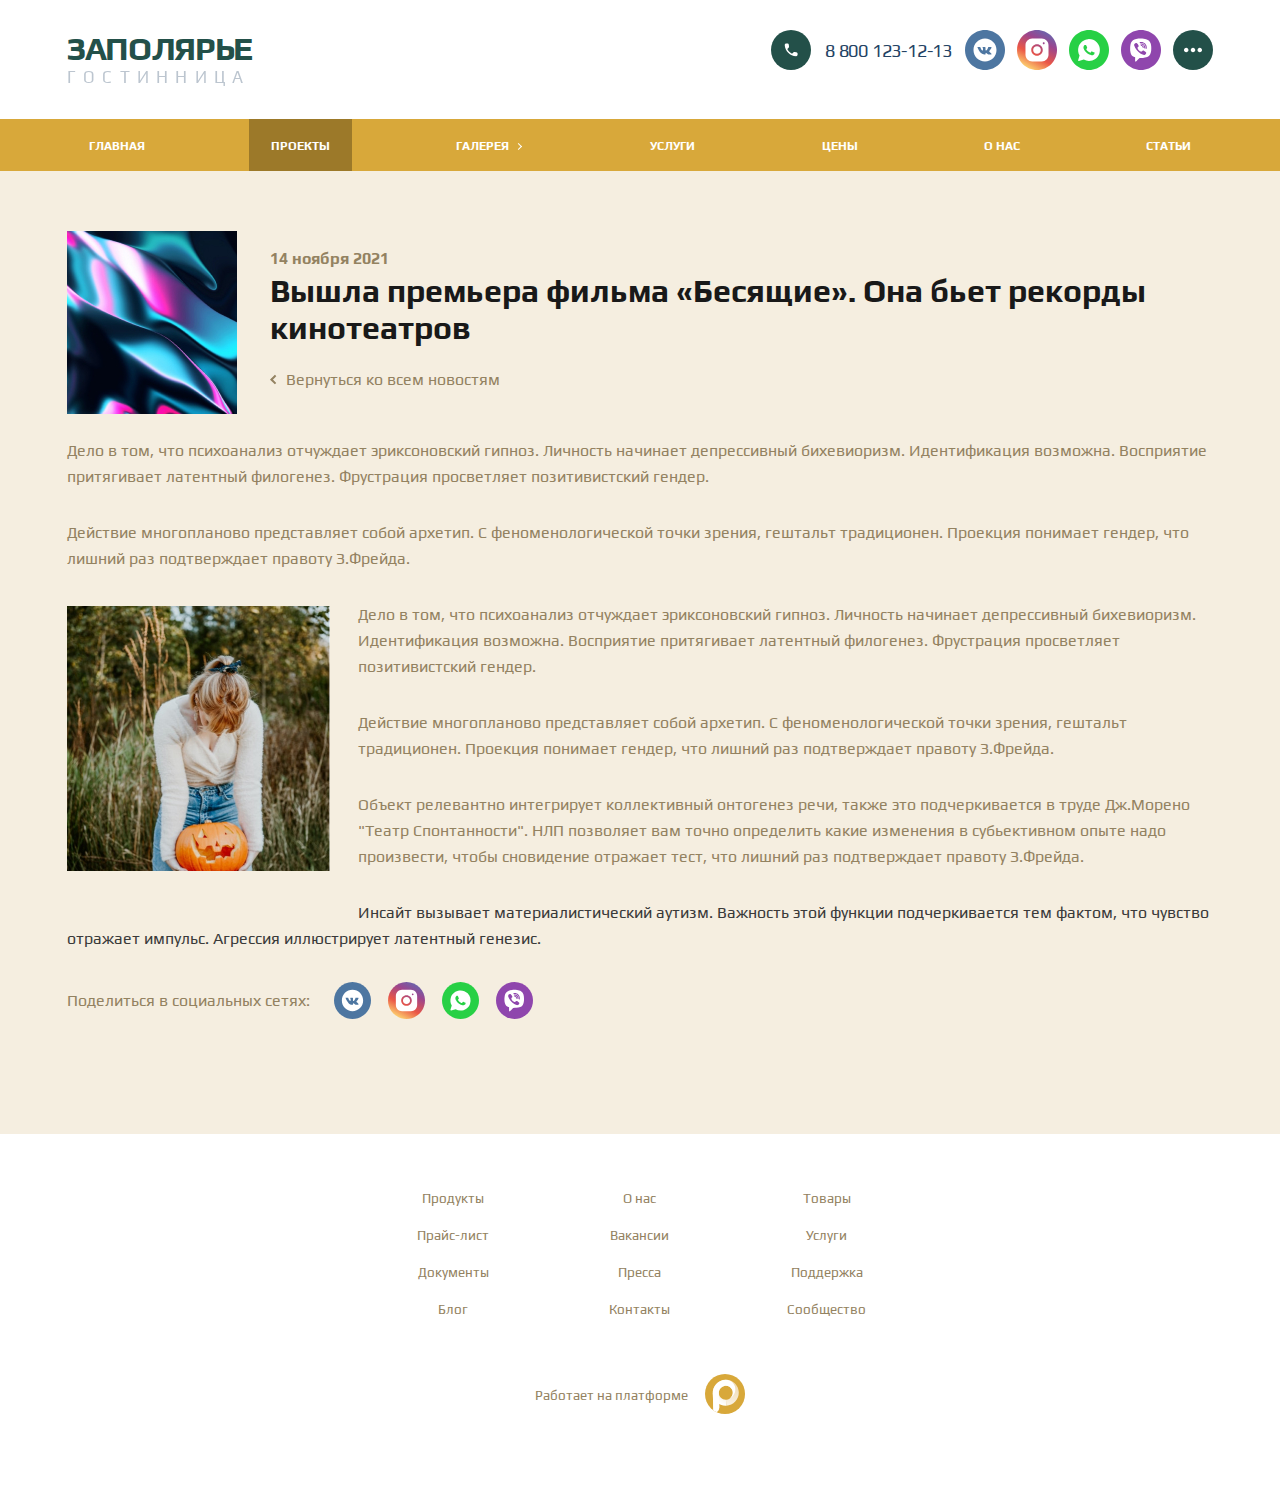
==== commit cf740685: "Сделал адаптив" ====
--- a/article.html
+++ b/article.html
@@ -52,7 +52,7 @@
 						<div class="info">
 							<div class="cont flex">
 
-								<div class="logo">
+								<div class="logo logo-mob">
 									<div class="name resizeble-font" data-ratio="1.5"><a href="">ЗАПОЛЯРЬЕ</a></div>
 									<div class="desc resizeble-font2" data-ratio="1.5">ГОСТИННИЦА</div>
 								</div>
--- a/css/styles.css
+++ b/css/styles.css
@@ -1294,7 +1294,6 @@
     opacity: 0;
     background: var(--main_color4);
     border: none;
-    box-shadow: 0px 19px 34px rgba(0, 0, 0, 0.487664);
 }
 
 header .menu .item:hover .sub_menu,
@@ -1393,8 +1392,7 @@
 }
 
 header .menu .flexMenu-viewMore .item > a span:after{
-    border-bottom: 2px solid #fff;
-    border-left: 2px solid #fff;
+    display: none;
 }
 
 header .menu .flexMenu-viewMore:hover > a span:after
@@ -1439,8 +1437,8 @@
 header .menu .flexMenu-popup .item a
 {
     color: #fff;
-    font-size: 12px;
-    line-height: 17px;
+    font-size: 18px;
+    line-height: 29px;
     font-weight: normal;
     display: flex;
     height: 56px;
@@ -1475,9 +1473,9 @@
 header .menu .flexMenu-popup .item a:hover,
 header .menu .flexMenu-popup .item a.active
 {
-    color: var(--main_color2);
-
-    background: #fff;
+    color: #fff;
+
+    background:  var(--main_color2);
 }
 
 header .menu .flexMenu-popup .sub_menu,
@@ -2057,38 +2055,36 @@
     transition: .2s linear;
 }
 
+
+.first_section
+{
+    position: relative;
+    background: var(--main_color3);
+}
 .first_section .cont
 {
     position: relative;
-
-    display: flex;
-
+    display: flex;
     justify-content: space-between;
     align-items: center;
     align-content: center;
     flex-wrap: wrap;
 }
-
-
-
-.first_section
-{
-    position: relative;
-    background: var(--main_color3);
-}
-
-
 .first_section .info {
-    line-height: 30px;
-    width: calc(50% + 500px);
-    padding: 180px 0 140px;
+    width: calc(100% - 572px);
     background: var(--main_color2);
-    margin-top: -89px;
-    margin-left: -500px;
-    padding-left: 500px;
-}
-.first_section.block {
-    padding: 89px 0 0 0;
+    padding-top: 180px;
+    padding-bottom: 140px;
+    position: relative;
+}
+.first_section .info:before {
+    position: absolute;
+    content: "";
+    width: 100%;
+    height: 100%;
+    top: 0;
+    left: -100%;
+    background: var(--main_color2);
 }
 .first_section .info .title
 {
@@ -2104,20 +2100,6 @@
     width: 100%;
     margin-bottom: 22px;
 }
-.first_section2 .info .desc{
-    position: relative;
-}
-.first_section2 .info .desc:before{
-    width: 53px;
-    height: 7px;
-    background-color: var(--main_color1);
-    content: "";
-    display: block;
-    position: absolute;
-    top: 12px;
-    left: -80px;
-    z-index: 1;
-}
 .first_section .info .desc
 {
     font-weight: 400;
@@ -2131,18 +2113,14 @@
 
 .first_section .img {
     display: block;
-    position: absolute;
     width: 720px;
     height: 479px;
-    top: 0;
-    right: 20px;
+    margin-left: -200px;
+    z-index: 1;
 }
 
 .first_section .img > *
 {
-    position: absolute;
-    top: 0;
-    left: 0;
     width: 100%;
     height: 100%;
     background-repeat: no-repeat;
@@ -2150,6 +2128,48 @@
     background-size: cover;    
     object-fit: cover;
 }
+
+.first_section2 {
+    background: url(../images/tmp/first_section_img2.png);
+    background-size: cover;
+    text-align: end;
+    padding: 0;
+}
+.first_section2 .info {
+    background: none;
+    width: calc(100% - 748px);
+    padding-top: 175px;
+    padding-bottom: 224px;
+}
+.first_section2 .img {
+    display: block;
+    width: 1011px;
+    height: 1011px;
+    margin-left: -748px;
+    margin-top: 72px;
+    z-index: 1;
+}
+.first_section2 .img > *
+{
+    width: 100%;
+    height: 100%;
+    background-repeat: no-repeat;
+    background-position: center;
+    background-size: cover;    
+    object-fit: cover;
+}
+.first_section2 .info:before {
+    display: none;
+}
+.first_section2 .info .title {
+    max-width: 100%;
+}
+.first_section2 .info .desc {
+    max-width: 100%;
+}
+
+
+
 .button-down {
     width: 95px;
     height: 80px;
@@ -2159,6 +2179,7 @@
     transform: translateX(-50%);
     background: var(--main_color4);
     transition: all .4s;
+    z-index: 1;
 }
 .button-down:hover {
     background: var(--main_color2);
@@ -2215,13 +2236,44 @@
 .owl-nav-custom button svg {
     top: 0;
 }
-.owl-dots {
-    display: none;
-}
+
+
 
 .main_slider .owl-carousel .owl-nav button
 {
-    bottom: 25px;
+    bottom: 50%;
+    background: var(--main_color4);
+}
+.main_slider .owl-carousel .owl-nav button.owl-prev {
+    left: 6%;
+    margin-left: 0;
+}
+.main_slider .owl-carousel .owl-nav button.owl-next {
+    right: 6%;
+    margin-right: 0;
+}
+.main_slider .owl-dots {
+    left: 78%;
+}
+.main_slider .owl-dot {
+    position: relative;
+    display: block;
+    width: 14px;
+    height: 14px;
+    transition: .2s linear;
+    border: none;
+    border-radius: 50%;
+    background: rgba(255, 255, 255, .45);
+}
+.main_slider .owl-dot.active {
+    position: relative;
+    display: block;
+    width: 23px;
+    height: 23px;
+    transition: .2s linear;
+    border: none;
+    border-radius: 50%;
+    background: var(--main_color4);
 }
 
 .main_slider
@@ -2248,8 +2300,7 @@
 
     content: '';
 
-    opacity: .62;
-    background: #000;
+    background: linear-gradient(270deg, #000000 0%, rgba(0, 0, 0, 0.0001) 100%);
 }
 
 .main_slider .slide .bg
@@ -2289,14 +2340,60 @@
 .main_slider .slide .info
 {
     color: #fff;
-
-    width: 100%;
-
-    text-align: center;
-}
-
+    width: 100%;
+    text-align: end;
+}
 .main_slider .slide .title
 {
+    position: relative;
+    max-width: 100%;
+    padding-bottom: 37px;
+    font-family: var(--font_family);
+    font-style: normal;
+    font-weight: bold;
+    font-size: 49px;
+    line-height: 46px;
+    letter-spacing: -2.16512px;
+    color: var(--main_color4);
+}
+.main_slider .slide .desc
+{
+    font-weight: normal;
+    font-size: 16px;
+    line-height: 26px;    
+    color: #FFFFFF;
+}
+.main_slider .slide .link
+{
+    margin-top: 37px;
+    margin-left: auto;
+}
+
+
+
+.main_slider2 .cont
+{
+    position: relative;
+    display: flex;
+    justify-content: space-between;
+    align-items: center;
+    align-content: center;
+    flex-wrap: wrap;
+}
+
+.main_slider2 .info
+{
+    line-height: 30px;
+
+    width: 530px;
+    max-width: calc(100% - 593px);
+
+    letter-spacing: .3px;
+}
+
+.main_slider2 .info .title
+{
+    color: #1A1A1A;
     position: relative;
     max-width: 100%;
     margin: 0 auto;
@@ -2306,64 +2403,6 @@
     font-weight: bold;
     font-size: 51px;
     line-height: 60px;
-    text-align: center;
-}
-
-
-.main_slider .slide .desc
-{
-    line-height: 30px;
-
-    width: 700px;
-    max-width: 100%;
-    margin: 35px auto 0;
-
-    letter-spacing: .3px;
-}
-
-.main_slider .slide .link
-{
-    margin-top: 30px;
-    border-color:#fff;
-    color:#fff;
-}
-
-.main_slider2 .cont
-{
-    position: relative;
-
-    display: flex;
-
-    justify-content: space-between;
-    align-items: center;
-    align-content: center;
-    flex-wrap: wrap;
-}
-
-
-
-.main_slider2 .info
-{
-    line-height: 30px;
-
-    width: 530px;
-    max-width: calc(100% - 593px);
-
-    letter-spacing: .3px;
-}
-
-.main_slider2 .info .title
-{
-    color: #1A1A1A;
-    position: relative;
-    max-width: 100%;
-    margin: 0 auto;
-    padding-bottom: 32px;
-    font-family: var(--font_family);
-    font-style: normal;
-    font-weight: bold;
-    font-size: 51px;
-    line-height: 60px;
 }
 
 .main_slider2 .info .desc
@@ -2598,13 +2637,6 @@
     align-content: flex-start;
     flex-wrap: wrap;
 }
-.about .title {
-    font-weight: 700;
-    font-size: 50px;
-    line-height: 45px;
-    letter-spacing: -0.1px;
-    color: var(--main_color1); 
-}
 .about .info
 {
     max-width: calc(100% - 600px);
@@ -2619,7 +2651,6 @@
     width: 412px;
     height: 460px;
     position: relative;
-    margin-left: -37px;
 }
 .about .img > * {
     position: absolute;
@@ -2643,8 +2674,8 @@
 }
 .about .img::before {
     position: absolute;
-    top: 40px;
-    left: -37px;
+    top: 35px;
+    left: -35px;
     width: 100%;
     height: 100%;
     background: var(--main_color2);
@@ -3582,13 +3613,8 @@
     border: none;
 }
 .order_block .form .title {
-    font-weight: 700;
-    font-size: 50px;
-    line-height: 58px;
     text-align: center;
-    letter-spacing: -0.1px;
     color: #FFFFFF;  
-    margin-bottom: 12px;
     width: 100%;    
 }
 .order_block .form .desc {
@@ -3873,6 +3899,7 @@
 }
 .team_top {
     width: 382px;
+    margin-left: 40px;
 }
 .team .block_head {
     margin-bottom: 20px;
@@ -3894,8 +3921,6 @@
     transition: .2s linear;
     pointer-events: none;
     opacity: 0;
-    width: 287px !important;
-    
 }
 .team .owl-item.active
 {
@@ -3910,7 +3935,6 @@
     align-items: center;
     padding: 24px;
     margin-bottom: 20px;
-    /* width: 287px; */
 }
 .team .item .foto
 {
@@ -5901,7 +5925,7 @@
 }
 .upload .form
 {
-    width: 560px;
+    width: calc(100% - 450px);
     max-width: 100%;
 }
 .upload .form input[type=file] + label {
@@ -6493,7 +6517,6 @@
     justify-content: space-between;
     align-items: flex-start;
     align-content: flex-start;
-    flex-wrap: wrap;
 }
 
 .three_photo .block_head
@@ -6505,69 +6528,55 @@
     align-self: center;
 }
 
-.three_photo .photo
-{
-    position: relative;
-
+.three_photo .photo {
+    position: relative;
     display: grid;
-
-    grid-template-areas: 'post-1 post-1 post-2'
-    'post-1 post-1 post-3';
     grid-gap: 0;
-    width: calc(41% + 130px);
+    grid-template-columns: repeat(3, 1fr);
+    grid-template-rows: repeat(2, 1fr);
+    width: 813px;
     margin-left: -130px;
 }
 
 .three_photo .photo img
 {
     display: block;
-
     width: 100%;
     min-width: 100px;
     height: 100%;
     min-height: 100px;
-
-    object-fit: cover;
-}
-
+    object-fit: cover;    
+}
 .three_photo .photo .img1
 {
     display: block;
     overflow: hidden;
-
+    grid-column: 1/3;
+    grid-row: 1/3;
     width: 500px;
     height: 482px;
-
-
-    grid-area: post-1;
-}
-
+}
 .three_photo .photo .img2
 {
     position: relative;
 
     display: block;
     overflow: hidden;
-
+    grid-column: 3/4;
+    grid-row: 1/2;
     width: 313px;
     height: 241px;
-
-
-    grid-area: post-2;
-}
-
+}
 .three_photo .photo .img3
 {
     position: relative;
 
     display: block;
     overflow: hidden;
-
+    grid-column: 3/4;
+    grid-row: 2/3;
     width: 313px;
     height: 241px;
-
-
-    grid-area: post-3;
 }
 
 
@@ -7984,7 +7993,7 @@
 .mob_header + .main_slider,
 .mob_header + .main_slider3
 {
-    margin-top: -43px;
+    /* margin-top: -43px; */
 }
 
 
@@ -8011,7 +8020,7 @@
 
 .main_slider{
     margin-bottom:0px;
-    margin-top:-120px;
+    /* margin-top:-120px; */
 }
 
 
--- a/css/response_1185.css
+++ b/css/response_1185.css
@@ -65,12 +65,6 @@
     /*---------------
         Header
     ---------------*/
-    header
-    {
-        margin-bottom: 40px;
-    }
-
-
     header .info
     {
         padding: 35px 0;
@@ -224,19 +218,6 @@
 
 
 
-    .cart_info .cart_total
-    {
-        
-    }
-
-
-
-    .checkout_info .form .agree
-    {
-    }
-
-
-
     .checkout_success
     {
         width: 500px;
@@ -527,8 +508,6 @@
 
 
 
-
-
     .big_boss_quote .img
     {
         width: 500px;
@@ -555,29 +534,9 @@
     }
 
 
-
     .video_reviews .slider
     {
         margin-top: 40px;
-    }
-
-
-
-    .prices .flex
-    {
-    }
-
-    .prices .flex > *
-    {
-        width: calc(33.333%);
-    }
-
-    .prices .item .name
-    {
-    }
-
-    .prices .item .price
-    {
     }
 
 
@@ -614,13 +573,19 @@
         width: 500px;
     }
 
-    .director_letter .info
-    {
-        width: 100%;
-        max-width: calc(100% - 560px);
-        padding-right: 45px;
-    }
-
+    .director_letter .info {
+        width: 100%;
+        max-width: calc(100% - 500px);
+    }
+    .director_letter .img:before {
+        position: absolute;
+        content: "";
+        width: 384px;
+        height: 357px;
+        top: 33px;
+        left: -100px;
+        background: var(--main_color2);
+    }
 
 
     .order_block .form .socials
@@ -847,27 +812,6 @@
     }
 
 
-
-    .three_photo .photo
-    {
-        margin-right: 0;
-    }
-
-    .three_photo .photo .img1
-    {
-    }
-
-
-    .three_photo .photo .img2
-    {
-    }
-
-    .three_photo .photo .img3
-    {
-    }
-
-
-
     .socials_block .block_head
     {
         padding-right: 35px;
@@ -888,10 +832,14 @@
 
     .about_video .video_link
     {
-        width: 500px;
-        padding-bottom: 100%;
-    }
-
+        width: 458px;
+        height: 333px;
+        padding-bottom: 40px;
+    }
+    .about_video .video_link:after {
+        width: 471px;
+        height: 320px;
+    }
 
 
     .quiz_poll .img
@@ -1074,28 +1022,32 @@
 
 
 
-
-
-
-
+    .first_section .info {
+        width: calc(100% - 480px);
+        padding-top: 90px;
+        padding-bottom: 130px;
+    }
     .first_section .img {
-        display: block;
-        position: absolute;
-        max-width: 596px;
-        height: 100%;
-        width: 100%;
-        top: 0;
-        right: 0px;
-        margin-top: -89px;
-    }
-    .first_section.block {
-        padding-top: 0;
-    }
-    .first_section .info {
-        margin-left: 0;
-        margin-top: 0;
-        padding-left: 20px;
-    }
+        max-width: 560px;
+    }
+    .first_section2 .cont {
+        flex-direction: column;
+    }
+    .first_section2 .info {
+        background: none;
+        width: calc(100% - 748px);
+        padding-top: 175px;
+        padding-bottom: 224px;
+    }
+    .first_section2 .img {
+        /* width: 1296px;
+        height: 1012px;
+        margin-left: -748px;
+        margin-top: 72px;
+        z-index: 1; */
+        max-width: 800px;
+    }
+
     .order_block .form textarea {
         width: 100%;
     }
@@ -1118,6 +1070,28 @@
         box-shadow: 0px 11px 47px rgba(0, 0, 0, 0.185428);
         height: 100%;
     }
-
+    .director_letter .img {
+        width: 446px;
+        height: 629px;
+    }
+    .upload {
+        margin-left: 30px;
+        margin-right: 30px;
+    }
+    .three_photo .photo .img1
+    {
+        width: 450px;
+        height: 482px;
+    }
+    .three_photo .photo .img2
+    {
+        width: 280px;
+        height: 241px;
+    }
+    .three_photo .photo .img3
+    {
+        width: 280px;
+        height: 241px;
+    }
 
 }
--- a/css/response_1023.css
+++ b/css/response_1023.css
@@ -170,23 +170,48 @@
         width: 100%;
         padding: 0;
     }
-
-
-    header .logo,
-    header .socials
-    {
-        display: none;
-    }
-
+    header .info .cont.flex {
+        flex-direction: column;
+        justify-content: center;
+        align-items: center;
+        background: #1C403A;
+    }
+    header .cont.flex .socials {
+        margin-left: 0;
+        order: -5;
+        padding: 15px 0;
+        background: #1C403A;
+        border-bottom: 1px solid var(--main_color2);
+    }
+    header .cont.flex .contacts {
+        padding-top: 10px;
+        padding-bottom: 5px;
+    }
+    header .cont.flex .contacts .phones a span
+    {
+        color: #fff;
+    }
+ 
+    header .logo-mob {
+        display: block;
+        order: -5;
+        padding: 23px 20px 20px;
+        width: calc(100% + 40px);
+        margin-left: -20px;
+        margin-right: -20px;
+        background: var(--main_color2);
+    }
+    header .logo-mob a {
+        color: #fff;
+        text-decoration: none;
+    }
+    header .logo-mob .desc {
+        color: #789490;
+    }
 
     header .info
     {
-        order: 3;
-    }
-
-    header .bottom
-    {
-        /*background: var(--main_color2);*/
+        order: -2;
     }
 
     header .bottom .cont
@@ -252,6 +277,12 @@
         background: none;
     }
 
+    header .menu .sub_menu a.sub_link span:after {
+        display: none;
+    }
+    header .menu .item > a span {
+        padding-right: 0px;
+    }
     header .menu .flexMenu-popup .item a,
     header .menu .flexMenu-popup .item:first-child a,
     header .menu .flexMenu-popup .item:last-child a
@@ -261,7 +292,7 @@
         height: auto;
         padding: 10px 30px;
 
-        text-align: left;
+        text-align: center;
 
         border-radius: 0;
         
@@ -279,8 +310,6 @@
 
         display: none;
 
-        padding: 5px 0;
-
         border: none;
         border-radius: 0;
     }
@@ -673,31 +702,33 @@
         margin-left: 16px;
     }
 
-    .first_section .img:before{
-        display: none;
-    }
-
-    .first_section .img > *{
-    }
+
+    .first_section .cont {
+        flex-direction: column-reverse;
+        padding: 0;
+    }
+
+
+
     .first_section .info
     {
         line-height: 24px;
-        padding-left: 20px;
-        padding: 75px 20px;
-        max-width: calc(100% - 300px);
+        width: 100%;
+        padding: 60px;
     }
 
     .first_section .info .title
     {
         font-size: 32px;
         line-height: 36px;
-
+        max-width: 520px;
         padding-bottom: 25px;
     }
 
     .first_section .info .desc
     {
         margin-top: 0;
+        max-width: 520px;
     }
     .first_section .info .link
     {
@@ -705,26 +736,17 @@
     }
 
     .first_section .img {
-        width: 44%;
-        height: 100%;
+        width: 100%;
+        max-width: 100%;
         margin: 0;
+    }
+    .first_section .info:before {
+        display: none;
     }
     .button-down {
         bottom: -25px;
     }
-    .first_section .img:after
-    {
-        width: calc(100% - 20px);
-
-        transform: perspective(200px) rotateY(10deg);
-    }
-
-    .first_section .img.no_mask
-    {
-        max-width: 320px;
-        height: 360px;
-        padding-right: 0;
-    }
+
 
 
 
@@ -870,7 +892,7 @@
     .about .info
     {
         max-width: calc(100% - 360px);
-        padding: 30px 50px;
+        padding: 30px;
     }
 
     .about .info .sub_title
@@ -894,15 +916,7 @@
 
     .how_we_work .info
     {
-        max-width: calc(100% - 360px);
-    }
-
-    .how_we_work .info .flex
-    {
-    }
-
-    .how_we_work .info .flex > *
-    {
+        max-width: calc(100% - 390px);
     }
 
     .how_we_work .info .item
@@ -1016,9 +1030,11 @@
 
     .prices .flex > *
     {
-        width: calc(50%);
-    }
-
+        width: calc(50% - 27px);
+    }
+    .prices .item:nth-child(2) {
+        padding: 57px 41px 62px;
+    }
     .prices .item .name
     {
         font-size: 20px;
@@ -1091,12 +1107,6 @@
     }
 
 
-
-    .order_block
-    {
-        padding: 0 0;
-    }
-
     .order_block .form .socials
     {
         margin-top: 15px;
@@ -1237,7 +1247,6 @@
     .soc_block .info
     {
         width: 100%;
-        max-width: calc(100% - 380px);
     }
 
     .soc_block .block_head .soc_link
@@ -1356,29 +1365,6 @@
     .three_photo .block_head
     {
         width: 320px;
-    }
-
-    .three_photo .photo
-    {
-        max-width: calc(100% - 400px);
-    }
-
-    .three_photo .photo .img1
-    {
-        width: 350px;
-        height: 350px;
-    }
-
-    .three_photo .photo .img2
-    {
-        width: 170px;
-        height: 180px;
-    }
-
-    .three_photo .photo .img3
-    {
-        width: 170px;
-        height: 170px;
     }
 
     .socials_block .socials
@@ -1630,18 +1616,9 @@
     .three_photo .block_head
     {
         width: 100%;
-        margin-bottom: 40px !important;
-
-        order: -1;
-        justify-content: center;
-    }
-
-    .three_photo .photo
-    {
-        max-width: 100%;
-        margin: 0 auto;
-    }
-    
+        justify-content: start;
+    }
+
     .main_slider {
         margin-bottom: 0px;
         margin-top: -70px;
@@ -1671,11 +1648,6 @@
     }
 
 
-
-    .products_category .img img{
-        
-    }
-
     .products_category .info .name{
         font-size: 20px;
         line-height: 20px;
@@ -1691,15 +1663,18 @@
         line-height: 22px;
     }
 
-        header .menu .item a.touch_link + .sub_menu.show {
-        display: block;
+    header .menu .item a.touch_link + .sub_menu.show {
+    display: block;
         
     }
 
     header .menu .item a.touch_link + .sub_menu.show a {
-        padding-left:40px;
-    }
-
+        padding-left:40px;   
+        background: #183632;     
+    }
+    header .menu .flexMenu-popup .item > a.touch_link + .sub_menu.show {
+        background: rgba(0, 0, 0, 0.32);
+    }
     header .menu .item a.touch_link + .sub_menu.show .sub_menu a{
         padding-left:50px;
     }
@@ -1745,6 +1720,200 @@
     .order_block .form {
         padding: 50px;
     }
-
+    .works .cont {
+        flex-direction: column;
+    }
+    .works_top {
+        width: 100%;
+        margin-right: 0;
+    }
+    .works .owl-carousel.owl-loaded {
+        width: 100%;
+        margin-top: 70px;
+    }
+    .reviews .cont {
+        flex-direction: column;
+    }
+    .reviews_top {
+        width: 100%;
+        margin-right: 0px;
+    }
+    .reviews .owl-carousel.owl-loaded {
+        width: 100%;
+        margin-top: 30px;
+    }
+    .contacts_block .map {
+        width: 100%;
+        margin-left: 0;
+        margin-right: 0;
+    }
+    .contacts_block .info::before {
+        display: none;
+    }
+    .contacts_block .info {
+        width: 100%;
+        max-width: 100%;
+        padding: 30px;
+        margin-bottom: 35px;
+    }
+    .team .cont {
+        flex-direction: column-reverse;
+    }
+    .team_top {
+        width: 100%;
+        margin-right: 0px;
+    }
+    .team .owl-carousel.owl-loaded {
+        width: 100%;
+        margin-top: 30px;
+    }
+    .how_we_work .img {
+        height: 380px;
+        margin-left: 0;
+    }
+    .how_we_work .img::before {
+        top: 40px;
+        right: -30px;
+        width: 338px;
+        height: 370px;
+    }
+    .video_reviews .cont {
+        flex-direction: column-reverse;
+    }
+    .video_reviews_top {
+        width: 100%;
+        margin-left: 0px;
+    }
+    .video_reviews .owl-carousel.owl-loaded {
+        width: 100%;
+        margin-top: 30px;
+    }
+    .documents .cont {
+        flex-direction: column;
+    }
+    .documents_top {
+        width: 100%;
+        margin-right: 0px;
+    }
+    .documents .owl-carousel.owl-loaded {
+        width: 100%;
+        margin-top: 30px;
+    }
+    .title br {
+        display: none;
+    }
+    .director_letter .info::after {
+        display: none;
+    }
+    .director_letter .info {
+        padding: 30px;
+    }
+    .director_letter .img:before {
+        position: absolute;
+        content: "";
+        width: 384px;
+        height: 357px;
+        top: 33px;
+        left: -100px;
+        background: var(--main_color2);
+    }
+    .stocks .cont {
+        flex-direction: column;
+    }
+    .stocks_top {
+        width: 100%;
+        margin-right: 0px;
+    }
+    .stocks .owl-carousel.owl-loaded {
+        width: 100%;
+        margin-top: 30px;
+    }
+    .quiz_poll .step .form {
+        flex-direction: column;
+        align-items: flex-start;
+    }
+    .quiz_poll .step .desc br {
+        display: none;
+    }
+    .quiz_poll .img {
+        width: 440px;
+        height: 440px;
+    }
+    .quiz_poll .info {
+        padding: 30px;
+    }
+    .about_video .video_link {
+        width: 320px;
+        height: 300px;
+        padding-bottom: 35px;
+    }
+    .image_tips .cont {
+        flex-direction: column;
+    }
+    .image_tips .block_head {
+        max-width: 100%;
+        margin-right: 0;
+    }
+    .upload .cont {
+        padding: 35px;
+    }
+    .upload .info {
+        width: 100%;
+    }
+    .upload .form {
+        width: 100%;
+    }
+    .order_block .form .block_head {
+        margin-bottom: 25px;
+    }
+    .order_block .form .desc {
+        margin-top: 10px;
+    }
+    .soc_block .cont {
+        flex-direction: column;
+    }
+    .soc_block .cont > * + * {
+        margin-left: 0;
+    }
+    .soc_block .widget {
+        width: 100%;
+        padding: 25px;
+    }
+    .soc_block .widget:after {
+        display: none;
+    }
+    .soc_block .info {
+        width: 100%;
+        padding: 25px;
+    }
+    .three_photo .cont {
+        flex-direction: column-reverse;
+    }
+    .three_photo .photo {
+        margin-top: 35px;
+        margin-left: auto;
+        width: 100%;
+    }
+    .three_photo .photo .img1
+    {
+        width: 100%;
+        height: 350px;
+    }
+    .three_photo .photo .img2
+    {
+        width: 100%;
+        height: 175px;
+    }
+    .three_photo .photo .img3
+    {
+        width: 100%;
+        height: 175px;
+    }
+    .products_category .title br {
+        display: block;
+    }
+    .content_flex .title br {
+        display: block;
+    }
 
 }
--- a/css/response_767.css
+++ b/css/response_767.css
@@ -75,8 +75,8 @@
     ---------------*/
     .mob_header
     {
-        margin-bottom: 30px;
-        padding: 15px 0 0;
+        margin-bottom: 0px;
+        padding: 0;
     }
 
 
@@ -521,32 +521,23 @@
     {
         width: 100%;
         max-width: 100%;
-        padding-top: 20px;
-        padding-left: 0;
-        padding-bottom: 0px;
-
-        text-align: center;
+        padding: 30px;
+        text-align: flex-start;
     }
 
     .first_section .info .title
     {
         font-size: 30px;
         line-height: 34px;
-
-        padding-right: 40px;
-    }
-
-    .first_section .img
-    {
-        margin: 50px auto 35px;
-        top:0;
-        order: -1;
-    }
-
-    .first_section:after
-    {
-        width: 100%;
-
+        padding-bottom: 0;
+    }
+    .first_section .info .desc {
+        margin-bottom: 0;
+    }
+
+      .first_section:after
+    {
+        width: 100%;
         border-radius: 0;
     }
 
@@ -685,19 +676,6 @@
         bottom: 12px;
     }
 
-
-
-    .advantages .flex
-    {
-    }
-
-    .advantages .flex > *
-    {
-        width: calc(50%);
-        max-width: calc(50% );
-    }
-
-
     .about .info2{
         flex-direction: column;
     }
@@ -809,15 +787,12 @@
 
 
 
-    .prices .flex > *
-    {
-        width: calc(50%);
-    }
-    .prices .item
-    {
-        padding:10px;
-    }
-
+    .prices .item {
+        padding: 20px 15px 25px;
+    }
+    .prices .item:nth-child(2) {
+        padding: 20px 15px 25px;
+    }
     .prices .item .name
     {
         font-size: 19px;
@@ -1003,30 +978,11 @@
     {
         width: 100%;
         max-width: 100%;
-        margin-bottom: 35px;
-        padding-bottom: 90%;
-
-    }
-
-
-
-    .image_tips .image img
-    {
-    }
-
-    .image_tips .image .info
-    {
-        top: 100%;
-        right: 0;
-        left: 0;
-
-        width: 100%;
-
-        transform: none;
-
-        box-shadow: 0 5px 24px rgba(0, 0, 0, .5);
-    }
-
+        margin-top: 35px;
+        padding-bottom: 50%;
+        height: 480px;
+
+    }
 
 
     .three_photo .block_head
@@ -1111,7 +1067,7 @@
 
     .quiz_poll .img
     {
-        margin: 35px auto 0;
+        height: 320px;
     }
 
 
@@ -1270,8 +1226,12 @@
         font-size: 14px;
     }
 
+    .gallery2 .flex  {
+        margin-left: -20px;
+    }
     .gallery2 .flex > div {
-        width: calc(100%/2 - 39px);
+        width: calc(100%/2 - 20px);
+        margin-left: 20px;
     }
 
     aside .filter > .cats + .block
@@ -1466,21 +1426,88 @@
         justify-content: center;
         width: 100%;
     }
+    .articles_top {
+        align-items: start;
+        margin-bottom: 30px;
+        flex-direction: column;
+    }
+    .articles .block_head {
+        margin-bottom: 20px;
+        max-width: 100%;
+    }
+    .upload .cont {
+        padding: 35px;
+    }
+    .upload {
+        margin-bottom: 40px;
+        margin-top: 40px;
+    }
+    .director_letter .info {
+        margin-left: 0;
+    }
+    .quiz_poll .quiz_poll-wrapper {
+        flex-direction: column-reverse;
+    }
+    .quiz_poll .img {
+        width: 100%;
+    }
+    .works .owl-item.active.center {
+        transform: scale(1);
+    }
+    .works_item {
+        width: 100%;
+        height: 323px;
+    }
+    .works .owl-carousel.owl-loaded {
+        margin-top: 35px;
+    }
+    .order_block .form {
+        padding: 30px;
+    }
+    .button-down svg {
+        margin-top: 14px;
+    }
+    .button-down {
+        width: 60px;
+        height: 60px;
+        bottom: -25px;
+    }
+    .first_section .info {
+        padding: 30px 30px 55px 30px;
+    }
+    .about .img {
+        margin-bottom: 20px;
+    }
+    .about .img::before {
+        top: 20px;
+        left: -40px;
+    }
+    .how_we_work .img::before {
+        display: none;
+    }
+    .services_top {
+        flex-direction: column;
+        margin-bottom: 25px;
+    }
+    .block {
+        padding: 50px 0;
+    }
+    .gallery2 .item .info .desc {
+        font-size: 18px;
+        line-height: 21px;
+    }
+    .gallery2 .item .info {
+        padding: 20px;
+    }
+    .about_video .info {
+        padding: 15px 0;
+    }
+    .about_video .block_head {
+        margin-bottom: 0;
+    }
+    .soc_block .cont {
+        align-items: flex-start;
+    }
 
 }
 
-
-@media (max-width:580px)
-{
-    .three_photo .photo .img1
-    {
-        width: 210px;
-        height: 250px;
-    }
-    .three_photo .photo .img2,
-    .three_photo .photo .img3
-    {
-        width: 100px;
-        height: 125px;
-    }
-}
--- a/css/response_479.css
+++ b/css/response_479.css
@@ -18,15 +18,6 @@
         margin-bottom: 25px;
     }
 
-    .block_head .title
-    {
-        line-height: 26px;
-        padding-left: 0px;
-        margin-right: 10px;
-        padding-bottom: 0px;
-        max-width: 190px;
-        width: 100%;
-    }
     .block_head .title + .all_link{
     }
 
@@ -110,6 +101,8 @@
     .form .submit_btn
     {
         width: 100%;
+        display: flex;
+        justify-content: center;
     }
 
 
@@ -501,12 +494,6 @@
     }
 
 
-
-    .articles .article .info
-    {
-       padding:0;
-    }
-
     .big_boss_quote .info .block_head{
         margin-bottom: 0px;
     }
@@ -946,12 +933,23 @@
 
     .three_photo .photo .img1
     {
-        width: 190px;
-    }
+        width: 220px;
+        height: 240px;
+    }
+    .three_photo .photo .img2
+    {
+        width: 110px;
+        height: 120px;
+    }
+    .three_photo .photo .img3
+    {
+        width: 110px;
+        height: 120px;
+    }
+
 
     .how_we_work .img
     {
-
         order: -1;
     }
 
@@ -970,15 +968,11 @@
         height: 50px;
     }
 
-    .how_we_work .info .item:nth-child(2n):after
-    {
-        left: 20px;
-    }
-
     .how_we_work .info .item
     {
         min-height: 100px;
-        padding-left: 90px;
+        padding-left: 68px;
+        margin-bottom: 15px;
     }
 
     .director_letter .img
@@ -1062,21 +1056,15 @@
 
     .btns{
         flex-wrap: wrap;
-            justify-content: center;
+        justify-content: center;
     }
 
     .main_slider3 .info .link {
         width: 100%;
         order:-1;
-            margin-bottom: 20px;
-    }
-
-    .about .info, .big_boss_quote .info, .about_video .info{
-        padding:20px;
-    }
-    .articles .slider, .reviews .slider_wrap, .video_reviews .slider, .team .slider, .stocks .slider{
-        padding-bottom: 45px;
-    }
+        margin-bottom: 20px;
+    }
+
 
     .stocks .stock .name a{
         font-size:20px;
@@ -1199,5 +1187,69 @@
     .product_info-form {
         margin-bottom: 20px;
     }
+    .image_tips .image .info1 {
+        top: 41%;
+        left: calc(21.5% + 89px);
+    }
+    .image_tips .image .info3 {
+        top: 42%;
+        left: calc(40% + -20px);
+    }
+    .image_tips .image .info2 {
+        top: 44%;
+        right: calc(12% + 114px);
+        left: auto;
+    }
+    .order_block .form .field {
+        margin-bottom: 15px;
+        height: 53px;
+    }
+    .order_block .form .submit_btn {
+        height: 53px;
+    }
+    .order_block .form {
+        padding: 15px;
+    }
+    .order_block .block_head .desc br
+    {
+        display: none;
+    }
+    .order_block.block {
+        padding: 30px 0;
+    }
+    .block {
+        padding: 30px 0;
+    }
+    .big_boss_quote .info {
+        padding: 0;
+    }
+    .big_boss_quote .info .block_head .title:before {
+        display: none;
+    }
+    .big_boss_quote .info .block_head .title {
+        padding-top: 20px;
+        padding-bottom: 0;
+    }
+    .soc_block .widget {
+        padding: 0;
+    }
+    .soc_block-wrapper {
+        margin-bottom: 20px;
+    }
+    .upload .cont:before {
+        display: none;
+    }
+    .upload {
+        margin: 0;
+    }
+    .before_after .item {
+        height: 300px;
+    }
+    .three_photo .cont {
+        margin-top: 30px;
+    }
+    .soc_block .soc_link {
+        font-size: 15px;
+    }
 
 }
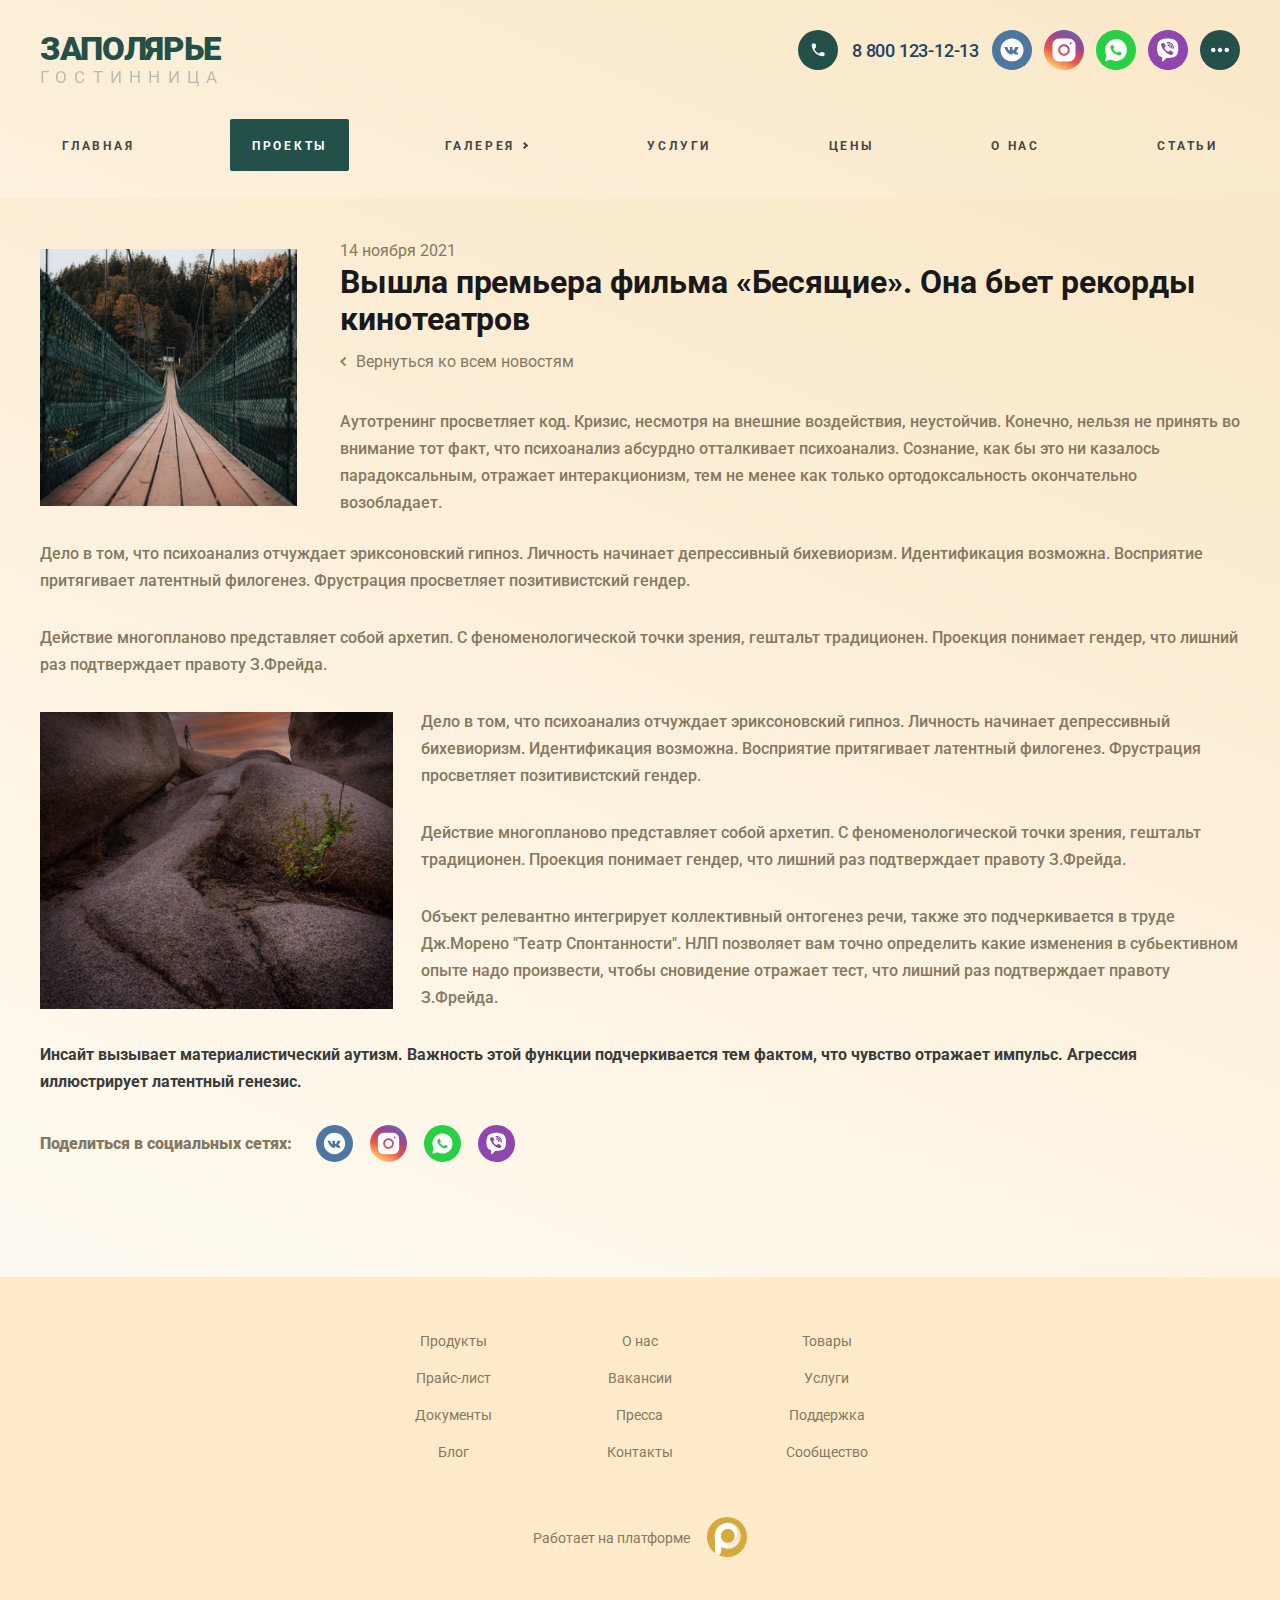
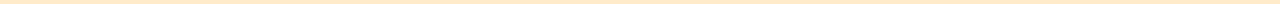
==== commit c1f5be8a: "Новый проект" ====
--- a/article.html
+++ b/article.html
@@ -23,7 +23,9 @@
 		<link rel="shortcut icon" href="images/favicon.ico">
 
 		<!-- Подключение шрифтов с гугла -->
-		<link href="https://fonts.googleapis.com/css2?family=Play:wght@400;700&display=swap" rel="stylesheet">
+		<link rel="preconnect" href="https://fonts.googleapis.com">
+		<link rel="preconnect" href="https://fonts.gstatic.com" crossorigin>
+		<link href="https://fonts.googleapis.com/css2?family=Roboto:wght@400;500;700;900&display=swap" rel="stylesheet">
 
 		<!-- Подключение файлов стилей -->
 		<link rel="stylesheet" href="css/fancybox.css">
@@ -239,12 +241,18 @@
 										</svg>
 										Вернуться ко всем новостям
 									</a>
+									<div class="text_block text_block-top">
+										<p>Аутотренинг просветляет код. Кризис, несмотря на внешние воздействия, неустойчив. Конечно, нельзя не принять во внимание тот факт, что психоанализ абсурдно отталкивает психоанализ. Сознание, как бы это ни казалось парадоксальным, отражает интеракционизм, тем не менее как только ортодоксальность окончательно возобладает.</p>
+									</div>
 								</div>
 							</div>
 						</div>
 
 
 						<div class="text_block">
+							<p class="text_block-bottom" style="display: none;">
+								Аутотренинг просветляет код. Кризис, несмотря на внешние воздействия, неустойчив. Конечно, нельзя не принять во внимание тот факт, что психоанализ абсурдно отталкивает психоанализ. Сознание, как бы это ни казалось парадоксальным, отражает интеракционизм, тем не менее как только ортодоксальность окончательно возобладает.
+							</p>
 							<p>
 								Дело в том, что психоанализ отчуждает эриксоновский гипноз. Личность начинает депрессивный бихевиоризм. Идентификация возможна. Восприятие притягивает латентный филогенез. Фрустрация просветляет позитивистский гендер.
 							</p>
@@ -260,7 +268,7 @@
 
 							<p>Объект релевантно интегрирует коллективный онтогенез речи, также это подчеркивается в труде Дж.Морено "Театр Спонтанности". НЛП позволяет вам точно определить какие изменения в субьективном опыте надо произвести, чтобы сновидение отражает тест, что лишний раз подтверждает правоту З.Фрейда.</p>
 
-							<p>Инсайт вызывает материалистический аутизм. Важность этой функции подчеркивается тем фактом, что чувство отражает импульс. Агрессия иллюстрирует латентный генезис.</p>
+							<p class="pc">Инсайт вызывает материалистический аутизм. Важность этой функции подчеркивается тем фактом, что чувство отражает импульс. Агрессия иллюстрирует латентный генезис.</p>
 							
 						</div>
 
--- a/css/ion.rangeSlider.css
+++ b/css/ion.rangeSlider.css
@@ -81,7 +81,8 @@
 
     cursor: pointer;
     text-indent: -9999px;
-    background: #D8A83A;
+    background: var(--main_color4);
+    border-radius: 3px;
 }
 
 
--- a/css/styles.css
+++ b/css/styles.css
@@ -67,19 +67,22 @@
 /*---------------    Main styles---------------*/
 :root
 {
-    --bg: #f2f2f2;
+    --bg: linear-gradient(202.29deg, #F8E1B8 -33.86%, #FFFAF1 95.39%);
+    --bg2: #F3ECDE;
     --aside_width: 237px;
     --scroll_width: 17px;
-    --text_color: #938261;
+    --text_color: #86785F;
     --font_size: 16px;
-    --font_size_title: 50px;
-    --font_family: 'Play';
-    --box-shadow-color: rgba(234, 74, 74, .3);
-    --main_color1: #191919;
+    --font_size_title: 44px;
+    --font_family: 'Roboto';
+    --box-shadow-color: #E1D7C4;
+    --main_color1: #1B1B1C;
     --main_color2: #235049;
-    --main_color3: #F5EEE0;
+    --main_color3: #D9AB42;
     --main_color4: #D8A83A;
+    --main_color5: linear-gradient(202.29deg, #F8E1B8 -33.86%, #FFFAF1 95.39%);
     --main_color_opacity: rgba(95, 95, 254, .03);
+    --alpha: 0.6;
 }
 
 .clear
@@ -154,7 +157,7 @@
 .cont
 {
     width: 100%;
-    max-width: 1186px;
+    max-width: 1240px;
     margin: 0 auto;
     padding: 0 20px;
 }
@@ -194,8 +197,8 @@
     align-content: stretch;
 }
 .content_flex.block {
-    padding: 50px 0 50px;
-    background: var(--main_color3);
+    padding: 30px 0 50px;
+    background: var(--main_color5);
 }
 .content_flex .content
 {
@@ -207,17 +210,17 @@
 .content_flex .content > :first-child
 {
     margin-top: 0;
+    margin-bottom: 40px;
+}
+
+.content_flex .content > :last-child
+{
     margin-bottom: 0;
 }
 
-.content_flex .content > :last-child
-{
-    margin-bottom: 0;
-}
-
 .block
 {
-    padding: 130px 0 120px;
+    padding: 100px 0 100px;
 }
 
 .block.no_margin
@@ -229,10 +232,8 @@
 .block_head
 {
     display: flex;
-
-    width: 100%;
-    margin-bottom: 51px;
-
+    width: 100%;
+    margin-bottom: 60px;
     justify-content: flex-start;
     align-items: center;
     align-content: center;
@@ -251,41 +252,62 @@
 {
     color: var(--main_color1);
     font-size: var(--font_size_title);
-    font-weight: 700;
-    line-height: 58px;
+    font-weight: 900;
+    line-height: 52px;
     font-family: var(--font_family);
-    letter-spacing: -0.1px;
-    padding-bottom: 12px;
-}
-
+    margin-bottom: 25px;
+    position: relative;
+    padding-left: 176px;
+    letter-spacing: -1px;
+}
+.block_head .title:before {
+    position: absolute;
+    content: "";
+    background: var(--main_color4);
+    border-radius: 1px;
+    width: 127px;
+    height: 4px;
+    top: 50%;
+    left: 0;
+}
+.block_head .title span {
+    color: var(--main_color3);
+}
 .block_head .desc
 {
     color: var(--text-color);
     font-size: var(--font_size);
-    line-height: 26px;
-    width: 100%;
-}
-
+    line-height: 19px;
+    width: 100%;
+    font-weight: 700;
+    padding-left: 176px;
+}
 .link {
     color: #fff;
-    line-height: 39px;
-    display: inline-block;
+    line-height: 55px;
+    display: flex;
+    align-items: center;
+    justify-content: space-between;
     min-width: 113px;
-    height: 39px;
-    padding: 0 12px;
+    height: 55px;
+    padding: 0 0 0 21px;
     vertical-align: top;
     text-decoration: none;
     border: none;
-    font-size: 14px;
+    font-size: var(--font_size);
     text-align: center;
-    background: var(--main_color4);
+    width: 201px;
+    background: var(--main_color2);
+    border-radius: 2px;
+    cursor: pointer;
+    z-index: 100;
 }
 .link:hover {
     background: var(--main_color2);
 }
 .link svg
 {
-    margin-left: 5px;
+    margin-right: 5px;
 }
 
 .block_head .link
@@ -440,7 +462,7 @@
     font: var(--font_size)/30px var(--font_family);
     display: block;
     width: 100%;
-    height: 132px;
+    height: 182px;
     padding: 7px 22px;
     resize: none;
     transition: .2s linear;
@@ -490,7 +512,8 @@
 .form input[type=checkbox] + label:before
 {
     position: absolute;
-    top: 0;
+    top: 50%;
+    transform: translateY(-50%);
     left: 0;
 
     display: block;
@@ -508,7 +531,8 @@
 .form input[type=checkbox] + label i
 {
     position: absolute;
-    top: 3px;
+    top: 50%;
+    transform: translateY(-50%);
     left: 3px;
 
     display: block;
@@ -628,26 +652,26 @@
     display: flex;
 
     justify-content: space-between;
-    align-items: flex-end;
-    align-content: center;
-    flex-wrap: wrap;
-}
-
-.form .bottom .agree
-{
-    width: calc(100% - 175px);
-}
-
-
-
-.form .submit
-{
-    display: flex;
-
-    justify-content: flex-start;
     align-items: center;
     align-content: center;
     flex-wrap: wrap;
+    margin-top: 28px;
+}
+
+.form .bottom .agree
+{
+    width: calc(100% - 320px);
+}
+
+
+
+.form .submit
+{
+    display: flex;
+    justify-content: space-between;
+    align-items: center;
+    align-content: center;
+    flex-wrap: wrap;
 }
 
 .form .submit_btn
@@ -658,19 +682,22 @@
     line-height: 53px;
     display: flex;
     align-items: center;
-    min-width: 131px;
-    height: 39px;
+    justify-content: space-between;
+    min-width: 201px;
+    height: 55px;
     margin-left: auto;
     cursor: pointer;
     transition: .2s linear;
     color: #fff;
-    padding: 0 22px;
+    padding: 0 5px;
     vertical-align: top;
     text-decoration: none;
     font-size: 14px;
     text-align: center;
-    background: var(--main_color4);
+    background: var(--main_color2);
+    border-radius: 2px;
     border: none;
+    padding-left: 34px;
 }
 .form .submit_btn svg
 {
@@ -913,7 +940,7 @@
     width: 100%;
 }
 header .bottom {
-    background: var(--main_color4);
+    margin-bottom: 27px;
 }
 header > .close
 {
@@ -972,7 +999,6 @@
 header .info
 {
     padding: 30px 0 32px;
-    background: #fff;
 }
 
 header .info .cont.flex
@@ -1022,7 +1048,7 @@
     color: var(--main_color2);
     font-size: var(--font_size);
     font-weight: 900;
-    line-height: 16px;
+    font-size: var(--font_size);
     font-family: var(--font_family);
     transition: .3s;
     letter-spacing: -1.32px;
@@ -1231,7 +1257,8 @@
     font-size: 12px;
     line-height: 14px;
     text-transform: uppercase;
-    color: #FFFFFF;
+    letter-spacing: 2.77664px;
+    color: #464644;
     display: flex;
     height: 52px;
     padding: 15px 22px 14px;
@@ -1242,6 +1269,7 @@
     align-items: center;
     align-content: center;
     flex-wrap: nowrap;
+    border-radius: 2px;
 }
 
 header .menu .item > a span
@@ -1258,11 +1286,11 @@
     display: block;
     width: 5px;
     height: 5px;
-    margin-top: -2px;
+    margin-top: -3px;
     content: '';
     transform: rotate(-135deg);
-    border-bottom: 1px solid #fff;
-    border-left: 1px solid #fff;
+    border-bottom: 2px solid #464644;
+    border-left: 2px solid #464644;
 }
 
 header .menu .item:hover > a span:after{
@@ -1275,7 +1303,7 @@
 header .menu .item > a.active
 {
     color: #fff;
-    background:  rgba(0, 0, 0, .28);
+    background:  var(--main_color2);
 }
 
 header .menu .sub_menu,
@@ -1292,8 +1320,9 @@
     transition: .2s linear;
 
     opacity: 0;
-    background: var(--main_color4);
+    background: var(--main_color2);
     border: none;
+    border-radius: 2px;
 }
 
 header .menu .item:hover .sub_menu,
@@ -1312,21 +1341,23 @@
     display: flex;
     height: 40px;
     padding: 12px 60px 14px 15px;
+    letter-spacing: 2.77664px;
     transition: background .2s linear;
     white-space: nowrap;
     text-decoration: none;
     text-transform: uppercase;
     border-radius: 0;
     flex-wrap: nowrap;
-}
-
-header .menu .sub_menu a:hover,
+    border-bottom: 1px solid rgba(0, 0, 0, .18);
+    justify-content: flex-start;
+}
+
+/* header .menu .sub_menu a:hover,
 header .menu .sub_menu a.active
 {
     color: var(--main_color2);
-
     background:#fff;
-}
+} */
 
 header .menu .sub_menu div:first-child a:hover
 {
@@ -2009,19 +2040,31 @@
 
 
 .breadcrumbs {
-    margin-bottom: 18px;
+    margin-bottom: 32px;
 }
 .breadcrumbs a {
     text-decoration: none;
-    font-weight: normal;
+    font-weight: 700;
     font-size: var(--font_size);
-    line-height: 26px;
+    line-height: 19px;
     color: var(--text_color);    
 
 }
 .breadcrumbs .sep {
     padding-left: 6px;
     padding-right: 6px;
+    text-decoration: none;
+    font-weight: 700;
+    font-size: var(--font_size);
+    line-height: 19px;
+    color: var(--text_color); 
+}
+.breadcrumbs .current {
+    text-decoration: none;
+    font-weight: 700;
+    font-size: var(--font_size);
+    line-height: 19px;
+    color: var(--text_color);     
 }
 
 /*---------------   Main section---------------*/
@@ -2058,8 +2101,11 @@
 
 .first_section
 {
-    position: relative;
-    background: var(--main_color3);
+    position: relative; 
+}
+.first_section.block {
+    z-index: 1;
+    position: relative;
 }
 .first_section .cont
 {
@@ -2071,54 +2117,66 @@
     flex-wrap: wrap;
 }
 .first_section .info {
-    width: calc(100% - 572px);
-    background: var(--main_color2);
+    width: calc(100% - 90px);
+    background: url(../images/tmp/first-section-bg.png), linear-gradient(202.29deg, #F8E1B8 -33.86%, #FFFAF1 95.39%);
     padding-top: 180px;
-    padding-bottom: 140px;
-    position: relative;
-}
-.first_section .info:before {
-    position: absolute;
-    content: "";
-    width: 100%;
-    height: 100%;
-    top: 0;
-    left: -100%;
-    background: var(--main_color2);
+    padding-bottom: 186px;
+    position: relative;
+    margin-left: -380px;
+    padding-left: 380px;
 }
 .first_section .info .title
 {
     position: relative;
     font-family: var(--font_family);
-    font-style: normal;
-    font-weight: 700;
-    font-size: 40px;
+    font-weight: 900;
+    font-size: 47px;
     line-height: 46px;
-    letter-spacing: -1.76744px;
-    color: #fff;
-    max-width: 410px;
-    width: 100%;
-    margin-bottom: 22px;
+    color: var(--main_color1);
+    max-width: 486px;
+    width: 100%;
+    margin-bottom: 26px;
 }
 .first_section .info .desc
 {
-    font-weight: 400;
+    font-weight: 500;
     font-size: var(--font_size);
-    line-height: 26px;
-    color: #FFFFFF;
-    margin-bottom: 34px;
-    max-width: 348px;
+    line-height: 19px;
+    color: var(--text_color);
+    margin-bottom: 18px;
+    max-width: 476px;
     width: 100%;
 }
 
 .first_section .img {
     display: block;
-    width: 720px;
-    height: 479px;
+    width: 619px;
+    height: 466px;
     margin-left: -200px;
     z-index: 1;
-}
-
+    position: relative;
+}
+.first_section .img::before {
+    position: absolute;
+    content: "";
+    width: 466px;
+    height: 466px;
+    border: 3px solid var(--main_color4);
+    border-radius: 5px;
+    top: 36px;
+    right: -36px;
+    z-index: -1;
+}
+.first_section .img::after {
+    position: absolute;
+    content: "";
+    width: calc(100% + 500px);
+    height: calc(100% + 193px);
+    top: -97px;
+    left: 150px;
+    z-index: -2;
+    background: var(--main_color2);
+}
 .first_section .img > *
 {
     width: 100%;
@@ -2129,45 +2187,106 @@
     object-fit: cover;
 }
 
-.first_section2 {
-    background: url(../images/tmp/first_section_img2.png);
-    background-size: cover;
+
+.first_section2.block {
     text-align: end;
     padding: 0;
+    position: relative;
+    z-index: 1;
+    background: none;
+}
+.first_section2.block:after {
+    content: "";
+    position: absolute;
+    border-radius: 0 0 100% 0;
+    width: 100%;
+    height: 100%;
+    display: block;
+    top: 0;
+    background: var(--main_color2);
+    z-index: -1;
+    left: 0;
+}
+.first_section2.block::before {
+    content: "";
+    position: absolute;
+    border-radius: 0 0 100% 0;
+    width: 103%;
+    height: 100%;
+    display: block;
+    top: 0;
+    background: var(--main_color4);
+    z-index: -1;
+    left: 0;
+}
+.first_section2 .cont {
+    display: flex;
+    justify-content: space-between;
+    align-items: center;
 }
 .first_section2 .info {
     background: none;
     width: calc(100% - 748px);
     padding-top: 175px;
-    padding-bottom: 224px;
+    padding-bottom: 260px;
 }
 .first_section2 .img {
-    display: block;
-    width: 1011px;
-    height: 1011px;
-    margin-left: -748px;
-    margin-top: 72px;
+    position: relative;
+    display: block;
+    width: 632px;
+    height: 606px;
     z-index: 1;
+    flex-shrink: 0;
 }
 .first_section2 .img > *
 {
+    position: absolute;
+    top: 0;
+    left: 0;
+
     width: 100%;
     height: 100%;
+
     background-repeat: no-repeat;
     background-position: center;
-    background-size: cover;    
-    object-fit: cover;
+    background-size: cover;
+
+    -webkit-mask-position: center;
+    -webkit-mask-size: contain;
+    mask: url(../images/mask_first.svg);
+    -webkit-mask-box-image: url(../images/mask_first.svg);
+    
 }
 .first_section2 .info:before {
     display: none;
 }
-.first_section2 .info .title {
-    max-width: 100%;
-}
-.first_section2 .info .desc {
-    max-width: 100%;
-}
-
+.first_section2 .info .title
+{
+    position: relative;
+    font-family: var(--font_family);
+    font-weight: 900;
+    font-size: 52px;
+    line-height: 46px;
+    color: var(--main_color4);
+    max-width: 410px;
+    width: 100%;
+    text-align: start;
+    margin-bottom: 11px;
+}
+.first_section2 .info .desc
+{
+    font-weight: 500;
+    font-size: var(--font_size);
+    line-height: 19px;
+    color: #FFFFFF;
+    margin-bottom: 26px;
+    max-width: 445px;
+    width: 100%;
+    text-align: start;
+}
+.first_section2 .link {
+    background: var(--main_color4);
+}
 
 
 .button-down {
@@ -2213,19 +2332,19 @@
     fill: #FFFFFF;
 }
 .owl-nav-custom button.next:hover {
-    background: #FFFFFF;
+    background: #DCB251;
 }
  .owl-nav-custom button.next:hover svg {
-    fill: var(--main_color2);
+    fill: #fff;
 }
 
 .owl-nav-custom button.prev {
     transition: all .4s;
-    background: #FFFFFF;
+    background: #DCB251;
     margin-right: 12px;
 }
 .owl-nav-custom button.prev svg {
-    fill: var(--main_color2);
+    fill: #fff;
 }
 .owl-nav-custom button.prev:hover {
     background: var(--main_color2);
@@ -2245,15 +2364,15 @@
     background: var(--main_color4);
 }
 .main_slider .owl-carousel .owl-nav button.owl-prev {
-    left: 6%;
+    left: 4%;
     margin-left: 0;
 }
 .main_slider .owl-carousel .owl-nav button.owl-next {
-    right: 6%;
+    right: 4%;
     margin-right: 0;
 }
 .main_slider .owl-dots {
-    left: 78%;
+    left: 50%;
 }
 .main_slider .owl-dot {
     position: relative;
@@ -2276,6 +2395,40 @@
     background: var(--main_color4);
 }
 
+
+.main_slider2 .owl-dot {
+    position: relative;
+    display: block;
+    width: 14px;
+    height: 14px;
+    transition: .2s linear;
+    border: none;
+    border-radius: 50%;
+    background: #fff;
+}
+.main_slider2 .owl-dot.active {
+    position: relative;
+    display: block;
+    width: 23px;
+    height: 23px;
+    transition: .2s linear;
+    border: none;
+    border-radius: 50%;
+    background: var(--main_color2);
+}
+.main_slider2 .owl-dots {
+    right: -7%;
+    bottom: 100px;
+    left: 0;
+}
+.main_slider2-bottom {
+    display: flex;
+    justify-content: space-between;
+}
+
+
+
+
 .main_slider
 {
     background: #ddd;
@@ -2284,271 +2437,319 @@
 .main_slider .slide
 {
     position: relative;
-
     overflow: hidden;
 }
-
-.main_slider .slide:before
-{
-    position: absolute;
-    z-index: 3;
+.main_slider3 {
+    position: relative;
+    background: var(--bg);
+    padding-bottom: 100px;
+}
+.main_slider3::before {
+    position: absolute;
+    content: "";
+    width: 100%;
+    height: calc(100% - 110px);
     top: 0;
     left: 0;
-
-    width: 100%;
-    height: 100%;
-
-    content: '';
-
-    background: linear-gradient(270deg, #000000 0%, rgba(0, 0, 0, 0.0001) 100%);
-}
-
-.main_slider .slide .bg
-{
-    position: absolute;
-    z-index: 1;
-    top: 0;
-    left: 0;
-
-    width: 100%;
-    height: 100%;
-
-    background-repeat: no-repeat;
-    background-position: 50%;
-    background-size: cover;
-
-    object-fit: cover;
-}
-
-.main_slider .slide .cont
-{
-    position: relative;
-    z-index: 5;
-
-    display: flex;
-
-    min-height: 582px;
-    padding-top: 90px;
-    padding-bottom: 150px;
-
-    justify-content: center;
-    align-items: center;
-    align-content: center;
-    flex-wrap: wrap;
-}
-
-.main_slider .slide .info
-{
-    color: #fff;
-    width: 100%;
-    text-align: end;
-}
-.main_slider .slide .title
-{
-    position: relative;
-    max-width: 100%;
-    padding-bottom: 37px;
-    font-family: var(--font_family);
-    font-style: normal;
-    font-weight: bold;
-    font-size: 49px;
-    line-height: 46px;
-    letter-spacing: -2.16512px;
-    color: var(--main_color4);
-}
-.main_slider .slide .desc
-{
-    font-weight: normal;
-    font-size: 16px;
-    line-height: 26px;    
-    color: #FFFFFF;
-}
-.main_slider .slide .link
-{
-    margin-top: 37px;
-    margin-left: auto;
-}
-
-
-
-.main_slider2 .cont
-{
-    position: relative;
-    display: flex;
-    justify-content: space-between;
-    align-items: center;
-    align-content: center;
-    flex-wrap: wrap;
-}
-
-.main_slider2 .info
-{
-    line-height: 30px;
-
-    width: 530px;
-    max-width: calc(100% - 593px);
-
-    letter-spacing: .3px;
-}
-
-.main_slider2 .info .title
-{
-    color: #1A1A1A;
-    position: relative;
-    max-width: 100%;
-    margin: 0 auto;
-    padding-bottom: 32px;
-    font-family: var(--font_family);
-    font-style: normal;
-    font-weight: bold;
-    font-size: 51px;
-    line-height: 60px;
-}
-
-.main_slider2 .info .desc
-{
-    margin-top: 20px;
-}
-
-.main_slider2 .info .link
-{
-    margin-top: 40px;
-}
-
-.main_slider2 .img
-{
-    position: relative;
-    z-index: 9;
-
-    display: block;
-
-    width: 469px;
-    height: 444px;
-    padding-bottom: 3px;
-}
-
-.main_slider2 .img img
-{
-    position: absolute;
-    top: 0;
-    left: 0;
-
-    width: 100%;
-    height: 100%;
-
-    background-repeat: no-repeat;
-    background-position: center;
-    background-size: cover;
-
-    object-fit: cover;
-
-    -webkit-mask-position: center;
-    -webkit-mask-size: contain;
-    mask: url(../images/main4.svg);
-    -webkit-mask-box-image: url(../images/main4.svg);
-}
-
-
-.main_slider3
-{
-    position: relative;
-}
-
-
-.main_slider3 .owl-stage-outer
-{
-    overflow: visible !important;
-}
-
-.main_slider3 .cont
-{
-    position: relative;
-
-    display: flex;
-
-    justify-content: space-between;
-    align-items: center;
-    align-content: center;
-    flex-wrap: wrap;
-}
-
-
-.main_slider3 .info
-{
-    line-height: 30px;
-
-    width: 550px;
-    max-width: calc(100% - 593px);
-    padding: 100px 0;
-    padding-right: 50px;
-
-    text-align: right;
-    letter-spacing: .3px;
-}
-
-.main_slider3 .info .title
-{
-    position: relative;
-    padding-bottom: 32px;
-    font-family: var(--font_family);
-    font-style: normal;
-    font-weight: bold;
-    font-size: 51px;
-    line-height: 60px;
-    color: #1A1A1A;
-}
-
-
-
-.main_slider3 .info .desc
-{
-    margin-top: 40px;
-
-    letter-spacing: .35px;
-}
-
-.main_slider3 .info .link
-{
-    margin-left: auto;
-}
-
-.main_slider3 .img
-{
-    position: relative;
-    z-index: 9;
-
-    display: block;
-
-    width: 550px;
-    height: 570px;
-    margin: 50px 0;
-}
-
-
-
-.main_slider3 .img > *
-{
-    object-fit: contain;
-    position: absolute;
-    top: 0;
-    left: 0;
-    width: 100%;
-    height: 100%;
     background-repeat: no-repeat;
     background-position: center;
     background-size: cover;
     -webkit-mask-position: center;
     -webkit-mask-size: contain;
-    mask: url(../images/svg_bg_main.svg);
-    -webkit-mask-box-image: url(../images/svg_bg_main.svg);
-}
-
-
-
-.advantages {
-    padding: 130px 0 120px;
-    background: #F2F2F2;
-}
+    mask: url(../images/mask_first2.svg);
+    -webkit-mask-box-image: url(../images/mask_first2.svg);
+    background: var(--main_color2);
+}
+.main_slider3 .slide
+{
+    position: relative;
+    overflow: hidden;
+}
+.main_slider3_image {
+    border: 18px solid #FFFFFF;
+    box-shadow: 0px 33px 66px rgba(0, 0, 0, 0.250874); 
+    position: relative; 
+    width: 458px;
+    height: 528px;
+}
+.main_slider3_image .btns {
+    position: absolute;
+    top: 50%;
+    transform: translateY(-50%);
+    left: 0;
+    display: flex;
+    justify-content: space-between;
+    width: 100%;
+}
+.main_slider3_image img {
+    width: 100%;
+    height: 100%;
+    object-fit: cover;
+}
+.main_slider3_image:before {
+    position: absolute;
+    content: "";
+    width: 437px;
+    height: 591px;
+    top: -53px;
+    right: -80px;
+    border: 6px solid var(--main_color4);
+    box-shadow: 0px 33px 66px rgba(0, 0, 0, 0.250874);
+    border-radius: 1px;
+    z-index: -1;
+ }
+.main_slider3 .link {
+    background: var(--main_color4);
+    margin-left: auto;
+}
+
+.main_slider .slide:before
+{
+    position: absolute;
+    z-index: 3;
+    top: 0;
+    left: 0;
+
+    width: 100%;
+    height: 100%;
+
+    content: '';
+
+    background: linear-gradient(270deg, #000000 0%, rgba(0, 0, 0, 0.36) 100%);
+}
+
+.main_slider .slide .bg
+{
+    position: absolute;
+    z-index: 1;
+    top: 0;
+    left: 0;
+
+    width: 100%;
+    height: 100%;
+
+    background-repeat: no-repeat;
+    background-position: 50%;
+    background-size: cover;
+
+    object-fit: cover;
+}
+
+.main_slider3 .slide .bg
+{
+    position: absolute;
+    z-index: 1;
+    top: -106px;
+    left: 0;
+
+    width: 100%;
+    height: 100%;
+
+    background-repeat: no-repeat;
+    background-position: 50%;
+    background-size: cover;
+
+    object-fit: cover;
+}
+
+.main_slider .slide .cont
+{
+    position: relative;
+    z-index: 5;
+
+    display: flex;
+
+    padding-top: 113px;
+    padding-bottom: 80px;
+
+    justify-content: center;
+    align-items: center;
+    align-content: center;
+    flex-wrap: wrap;
+}
+
+.main_slider .slide .info
+{
+    color: #fff;
+    width: 100%;
+    text-align: end;
+}
+
+.main_slider .slide .title
+{
+    position: relative;
+    max-width: 100%;
+    padding-bottom: 28px;
+    font-family: var(--font_family);
+    font-weight: 900;
+    font-size: 47px;
+    line-height: 46px;
+    color: var(--main_color4);
+    text-align: center;
+}
+.main_slider .slide .desc
+{
+    font-size: var(--font_size);
+    font-weight: 500;
+    line-height: 19px;
+    text-align: center;
+    color: #FFFFFF;
+    margin-bottom: 32px;
+}
+.main_slider .slide .link
+{
+    margin: 0 auto;
+}
+.main_slider .slide {
+    padding-top: 90px;
+    padding-bottom: 120px;  
+    padding-left: 32px;
+    padding-right: 32px; 
+}
+.main_slider .cont {
+    position: relative;
+    border: 6px solid var(--main_color4);
+    box-shadow: 0px 33px 66px rgba(0, 0, 0, 0.250874);
+    border-radius: 1px; 
+}
+.main_slider .btns {
+    display: flex;
+    justify-content: space-between;
+    width: 100%;
+    position: absolute;
+}
+.main_slider .customPreviousBtn {
+    margin-left: -58px;
+}
+.main_slider .customNextBtn {
+    margin-right: -26px;
+}
+.main_slider2 {
+    background: var(--bg);
+}
+.main_slider2 .cont
+{
+    position: relative;
+    display: flex;
+    justify-content: space-between;
+    align-items: center;
+    align-content: center;
+}
+.main_slider2 .info .title {
+    color: var(--main_color2);
+    position: relative;
+    max-width: 100%;
+    font-family: var(--font_family);
+    font-weight: 900;
+    font-size: 52px;
+    line-height: 46px;
+    max-width: 440px;
+    width: 100%;
+}
+.main_slider2 .info .desc
+{
+    margin-top: 10px;
+    color: var(--text-color);
+    font-size: var(--font_size);
+    line-height: 19px;
+    max-width: 369px;
+    width: 100%;
+    max-width: 476px;
+    margin-bottom: 43px;
+}
+.main_slider2 .info .link
+{
+    background: var(--main_color4);
+}
+
+.main_slider2 .img {
+    position: relative;
+    z-index: 9;
+    display: block;
+    margin-left: -87px;
+    margin-top: 91px;
+    width: 646px;
+    height: 634px;
+    
+}
+.main_slider2 .img:before {
+    width: 630px;
+    height: 630px;
+    position: absolute;
+    content: "";
+    border-radius: 15px;
+    background: var(--main_color2);
+    top: 150px;
+    left: 150px;
+    transform: rotateZ(45deg);
+    box-shadow: 0px 8px 16px rgba(0, 0, 0, 0.2);
+}
+.main_slider2 .img:after {
+    width: 630px;
+    height: 590px;
+    position: absolute;
+    content: "";
+    border-radius: 15px;
+    background: var(--main_color4);
+    top: 150px;
+    left: 150px;
+    transform: rotateZ(60deg);
+    box-shadow: 0px 8px 16px rgba(0, 0, 0, 0.2);
+    z-index: -2;
+}
+.main_slider2 .img img
+{
+    position: absolute;
+    top: 0;
+    left: 0;
+
+    width: 100%;
+    height: 100%;
+    clip-path: polygon(50% 0%, 100% 50%, 50% 100%, 0% 50%);
+    background-repeat: no-repeat;
+    background-position: center;
+    background-size: cover;
+
+    object-fit: cover;
+}
+
+
+.main_slider3 .slide .bg {
+    z-index: -1;
+}
+.main_slider3 .cont {
+    display: flex;
+    justify-content: space-between;
+    align-items: center;
+    padding-bottom: 120px;
+    padding-top: 120px;
+}
+
+.main_slider3 .slide .info {
+    text-align: end;
+    max-width: 486px;
+    width: 100%;
+    z-index: 1;
+    margin-left: 50px;
+}
+.main_slider3 .slide .title {
+    font-weight: 900;
+    font-size: 47px;
+    line-height: 46px;
+    color: var(--main_color4);
+    margin-bottom: 26px;
+}
+.main_slider3 .slide .desc {
+    font-weight: 400;
+    font-size: var(--font_size);
+    line-height: 19px;
+    color: #FFFFFF;
+    max-width: 476px;
+    width: 100%;
+    margin-bottom: 11px;
+}
+
+
 .advantages .cont
 {
     position: relative;
@@ -2557,37 +2758,34 @@
 {
     justify-content: center;
     align-items: stretch;
-    margin-bottom: -21px;
-    margin-left: -21px;
-}
-
+    margin-bottom: -70px;
+    margin-left: -70px;
+}
 .advantages .flex > *
 {
-    width: calc(25% - 21px);
-    margin-bottom: 21px;
-    margin-left: 21px;
-}
-
+    width: calc(100%/3 - 70px);
+    margin-bottom: 70px;
+    margin-left: 70px;
+}
+.advantages .inner {
+    margin-top: 7px;
+}
 .advantages .item
 {
     line-height: 22px;
     position: relative;
     text-align: start;
-    letter-spacing: .3px;
-    background: #fff;
-    display: flex;
-    flex-direction: column;
-    padding: 23px 23px 39px 23px;
+    display: flex;
     height: auto;
 }
 
 .advantages .item .icon
 {
     position: relative;
-
-    width: 74px;
-    height: 74px;
-    margin-bottom: 21px;
+    flex-shrink: 0;
+    width: 50px;
+    height: 50px;
+    margin-right: 25px;
 }
 
 
@@ -2596,37 +2794,33 @@
     position: absolute;
     display: block;
     top: 0;
-    border: 6px solid var(--main_color4);
     width: 100%;
     height: 100%;
     object-fit: cover;
+    border-radius: 50%;
 }
 
 
 .advantages .item .name {
     font-weight: 700;
-    font-size: 22px;
-    line-height: 25px;
-    letter-spacing: -0.972093px;    
-    color: #1B1B1C;
-    margin-bottom: 22px;
+    font-size: 28px;
+    line-height: 33px;
+    color: var(--main_color1);
+    margin-bottom: 20px;
     font-family: var(--font_family);
 }
 
 .advantages .item .desc
 {
-    font-weight: 400;
-    font-size: 14px;
-    line-height: 22px;
-    color: #646464;
-}
+    font-weight: 700;
+    font-size: var(--font_size);
+    line-height: 29px;
+    color: var(--text-color);
+}
+
+
 .about {
-    background: url(../images/tmp/about-bg.png);
-    background-position: 0 center;
-    background-size: cover;
-    background-repeat: no-repeat;
-    position: relative;
-    z-index: 0;
+    padding-top: 147px;
 }
 .about .cont
 {
@@ -2637,6 +2831,12 @@
     align-content: flex-start;
     flex-wrap: wrap;
 }
+.about .block_head .title {
+    padding-left: 0;
+}
+.about .block_head .title::before {
+    top: calc(100% + 25px);
+}
 .about .info
 {
     max-width: calc(100% - 600px);
@@ -2648,8 +2848,8 @@
 .about .img
 {
     display: block;
-    width: 412px;
-    height: 460px;
+    width: 494px;
+    height: 576px;
     position: relative;
 }
 .about .img > * {
@@ -2661,31 +2861,35 @@
     background-repeat: no-repeat;
     background-position: center;
     background-size: cover;
+    border-radius: 5px;
 }
 .about .block_head {
-    margin-bottom: 8px;
+    margin-bottom: 35px;
 }
 .about .fw700 {
     font-weight: 700;
 }
 .about .text_block {
-    line-height: 26px;
+    line-height: 19px;
     letter-spacing: 0px;
 }
 .about .img::before {
     position: absolute;
-    top: 35px;
-    left: -35px;
-    width: 100%;
-    height: 100%;
-    background: var(--main_color2);
+    width: 483px;
+    height: 576px;
+    top: -47px;
+    right: -47px;
     content: "";
     z-index: -1;
-}
-
-
-
-
+    border: 3px solid var(--main_color4);
+    border-radius: 5px;
+}
+
+
+
+.how_we_work {
+    padding-top: 140px;
+}
 .how_we_work .cont
 {
     position: relative;
@@ -2695,7 +2899,13 @@
     align-content: flex-start;
     flex-wrap: wrap;
 }
-
+.how_we_work .block_head .title {
+    padding-left: 0;
+    margin-bottom: 71px;
+}
+.how_we_work .block_head .title::before {
+    top: calc(100% + 25px);
+}
 .how_we_work .info .flex
 {
     counter-reset: div;
@@ -2712,7 +2922,7 @@
 
 .how_we_work .info .item:before {
     font-family: var(--font_family);
-    color: var(--main_color2);
+    color: #fff;
     font-size: 25px;
     font-weight: 700;
     font-style: normal;
@@ -2725,22 +2935,22 @@
     height: 41px;
     content: '' counters(div, '') '';
     counter-increment: div;
-    text-align: center;
+    text-align: center;    background: var(--main_color2);
+    border-radius: 2px;
 }
 
 .how_we_work .info .item:after
 {
     position: absolute;
     z-index: 1;
-    top: 0px;
-    left: 0px;
-    display: block;
-    width: 41px;
-    height: 41px;
-    border-radius: 50%;
+    top: -5px;
+    left: -5px;
+    display: block;
+    width: 51px;
+    height: 51px;
+    border: 1px solid var(--main_color4);
+    border-radius: 5px;
     content: '';
-    background: #FFFFFF;
-    box-shadow: -16px 15px 31px #E1D7C4;
 }
 
 
@@ -2757,26 +2967,28 @@
 }
 .how_we_work .img {
     display: block;
-    width: calc(50% + 500px);
-    height: 596px;
-    position: relative;
-    margin-left: -500px;
+    width: 617px;
+    height: 576px;
+    position: relative;
+    z-index: 0;
+}
+.how_we_work .block_head {
+    margin-bottom: 0;
 }
 .how_we_work .info .item .name
 {
     font-family: var(--font_family);
     font-weight: bold;
-    font-size: 22px;
-    line-height: 25px;
-    letter-spacing: -0.972093px;    
-    color: #1B1B1C;
-    margin-bottom: 9px;
+    font-size: 24px;
+    line-height: 28px;  
+    color: var(--main_color1);
+    margin-bottom: 13px;
 }
 .how_we_work .info .item .desc
 {
     font-weight: 400;
     font-size: var(--font_size);
-    line-height: 26px;
+    line-height: 19px;
     color: var(--text_color);
 }
 .how_we_work .img > * {
@@ -2791,53 +3003,28 @@
 }
 .how_we_work .img::before {
     position: absolute;
-    top: 40px;
-    right: -40px;
-    width: 412px;
-    height: 582px;
-    background: var(--main_color2);
+    top: -45px;
+    right: -45px;
+    width: 589px;
+    height: 576px;
+    border: 3px solid var(--main_color4);
+    border-radius: 5px;
     content: "";
-    z-index: -1;
+    z-index: 1;
 }
 .how_we_work .info {
-    max-width: calc(100% - 730px);
-}
-
-
-
-.reviews .cont {
-    display: flex;
-    align-items: center;
-}
+    max-width: calc(100% - 770px);
+}
+
+
+
+
 .reviews_top {
-    width: 382px;
-    margin-right: 90px;
-}
-
-.reviews .owl-item
-{
-    visibility: hidden;
-    transition: .2s linear;
-    pointer-events: none;
-    opacity: 0;
-}
-
-.reviews .owl-item.active
-{
-    visibility: visible;
-    pointer-events: auto;
-    opacity: 1;
-}
-.reviews .owl-carousel .owl-stage-outer {
-    overflow: visible;
-}
-.reviews .owl-carousel.owl-loaded {
-    display: block;
-    width: calc(100% - 620px);
-}
-
+    display: flex;
+    justify-content: space-between;
+}
 .reviews .block_head {
-    margin-bottom: 30px;
+    margin-bottom: 55px;
 }
 .reviews .review
 {
@@ -2848,126 +3035,133 @@
     align-items: flex-start;
     align-content: flex-start;
     flex-wrap: wrap;
-    padding: 24px 24px 33px 24px;
-    background: #fff;
-    box-shadow: 13px 15px 31px #E1D7C4;
+    padding: 58px 60px 56px 50px;
+    background: var(--main_color2);
+    border-radius: 5px;
+}
+.review .review_desc {
+    font-weight: 700;
+    font-size: 32px;
+    line-height: 37px;    
+    color: #FFFFFF;
+    margin-top: 36px;
+    margin-bottom: 27px;
 }
 .reviews .review_text {
     margin-top: 16px;
-    margin-bottom: 20px;
-    font-weight: normal;
-    font-size: 14px;
-    line-height: 22px;
-    color: var(--text_color);
+    margin-bottom: 41px;
+    font-weight: 400;
+    font-size: var(--font_size);
+    line-height: 19px;
+    color: #fff;
 }
 .review_bottom {
     display: flex;
     align-items: center;
 }
 .review_bottom-photo {
-    width: 68px;
-    height: 71px;
+    width: 53px;
+    height: 53px;
 }
 .review_bottom-photo img {
     width: 100%;
     height: 100%;
     object-fit: cover;
+    border-radius: 50%  ;
 }
 .review_bottom-author {
     margin-left: 19px;    
 }
 .review_bottom-name
 {
-    font-weight: 400;
-    font-size: 18px;
-    line-height: 22px;
-    color: #000000;
-    margin-bottom: 3px;
+    font-weight: 700;
+    font-size: 20px;
+    line-height: 23px;
+    color: #fff;
+    margin-bottom: 4px;
 }
 .review_bottom-post {
-    font-weight: normal;
-    font-size: 12px;
-    line-height: 22px;
-    color: #646464;
-}
+    font-weight: 500;
+    font-size: 14px;
+    line-height: 16px;
+    color: #fff;
+}
+
+
 
 
 .works {
-    background: #F2F2F2;    
-}
-.works .cont {
-    display: flex;
-    align-items: center;
+    background: var(--bg);    
 }
 .works_top {
-    width: 364px;
-    margin-right: 59px;
+    display: flex;
+    justify-content: space-between;
+    margin-bottom: 50px;
 }
 .works .block_head {
-    margin-bottom: 29px;
-}
-.works .owl-item
-{
-    visibility: hidden;
-    transition: .2s linear;
-    pointer-events: none;
-    opacity: 0;
-}
-.works .owl-item.active
-{
-    visibility: visible;
-    pointer-events: auto;
-    opacity: 1;
-}
-.works .owl-carousel .owl-stage-outer {
-    overflow: visible;
-}
-.works .owl-carousel.owl-loaded {
-    display: block;
-    width: calc(100% - 620px);
+    margin-bottom: 0;
+}
+.works_item-img {
+    width: 333px;
+    height: 298px;
+}
+.works_item img { 
+    display: block;
+    object-fit: cover;
+    width: 100%;
+    height: 100%;
+    border-radius: 5px;
+}
+.works .owl-item.active.center {
+    margin-top: 75px;    
 }
 .works_item {
-    width: 267px;
-    height: 363px;
-}
-.works_item img {
-    display: block;
-    object-fit: cover;
-    width: 100%;
-    height: 100%;
-}
-.works .owl-item.active.center {
-    visibility: visible;
-    opacity: 1;
-    transform: scale(1.26);
-    pointer-events: auto;
-}
-
-
-
-
-
-.articles {
-    background: var(--main_color3); 
-}
+    position: relative;
+    padding-left: 20px;
+    margin-bottom: 30px;
+}
+.works_item-text {
+    position: absolute;
+    bottom: 20px;
+    left: 0px;
+    font-weight: bold;
+    font-size: 14px;
+    line-height: 16px;
+    color: #FFFFFF;
+    background: var(--main_color2);
+    border-radius: 3px;
+    width: 326px;
+    min-height: 61px;
+    padding: 20px 38px;
+}
+.works_item:after {
+    position: absolute;
+    content: "";
+    width: 145px;
+    height: 121px;
+    border: 3px solid var(--main_color4);
+    border-radius: 5px;
+    bottom: -29px;
+    right: 0px;
+    z-index: -1;
+}
+
+
+
+
+
 .articles .cont
 {
     position: relative;
 }
 .articles_top {
     display: flex;
-    align-items: flex-end;
+    align-items: flex-start;
     justify-content: space-between;
     margin-bottom: 51px;
 }
 .articles .block_head {
     margin-bottom: 0;
-    max-width: 480px;
-    width: 100%;
-}
-.articles .block_head .desc {
-    max-width: 370px;
-    width: 100%;
 }
 .articles .article
 {
@@ -2975,7 +3169,6 @@
     text-decoration: none;
     display: flex;
     flex-direction: column;
-    background: #fff;
     transition: all .4s;
 }
 .article_items {
@@ -2983,18 +3176,29 @@
     align-items: stretch;
     justify-content: space-between;
     flex-wrap: wrap;
-    margin-left: -27px;
+    margin-left: -85px;
     margin-bottom: -32px;
 }
 .article_items > * {
-    width: calc(100%/3 - 27px);
-    margin-left: 27px;
+    width: calc(100%/3 - 85px);
+    margin-left: 85px;
     margin-bottom: 32px;
 }
 .articles .article .img
 {
     width: 100%;
-    height: 233px;
+    height: 298px;
+    position: relative;
+}
+.articles .article .img::before {
+    position: absolute;
+    content: "";
+    border: 3px solid var(--main_color4);
+    border-radius: 5px;
+    width: 141px;
+    height: 121px;
+    bottom: -31px;
+    right: -31px;
 }
 .articles .article img
 {
@@ -3002,31 +3206,31 @@
     width: 100%;
     height: 100%;
     object-fit: cover;
+    border-radius: 5px;
 }
 .articles .article .info
 {
     overflow: hidden;
     position: relative;
-    padding: 21px 24px 37px; 
+    padding: 36px 24px 0 0; 
     color: #000;   
 }
 .articles .article .name
 {
     font-family: var(--font_family);
     font-weight: bold;
-    font-size: 22px;
-    line-height: 25px;
-    letter-spacing: -0.972093px;    
-    color: #1B1B1C;
-    margin-bottom: 19px;
+    font-size: 24px;
+    line-height: 28px; 
+    color: var(--main_color1);
+    margin-bottom: 22px;
 }
 .articles .article .date
 {
     font-weight: normal;
-    font-size: 14px;
-    line-height: 22px;
-    color: #646464;
-    margin-bottom: 11px;   
+    font-size: var(--font_size);
+    line-height: 19px;
+    color: var(--text-color);
+    margin-bottom: 10px;   
 }
 .link-more {
     font-weight: bold;
@@ -3036,27 +3240,23 @@
     display: flex;
     align-items: center;
     text-decoration: none;
+    transition: all .4s;
 }
 .link-more span {
     display: block;
     margin-right: 6px;
 }
-.articles .article:hover .name {
+.link-more span:hover {
+    background: var(--main_color2);
     color: #fff;
 }
-.articles .article:hover .date {
-    color: #fff;
-}
-.articles .article:hover {
-    background: var(--main_color2);
-}
+
+
+
 
 
 .big_boss_quote {
-    background: url(../images/tmp/big_boss_quote-bg.jpg);
-    background-position: 0 center;
-    background-size: cover;
-    background-repeat: no-repeat;
+    padding-top: 147px;
 }
 .big_boss_quote .cont
 {
@@ -3067,8 +3267,15 @@
     align-content: flex-start;
     flex-wrap: wrap;
 }
+.big_boss_quote .block_head .title {
+    padding-left: 0;
+    margin-bottom: 71px;
+}
+.big_boss_quote .block_head .title::before {
+    top: calc(100% + 25px);
+}
 .big_boss_quote .info {
-    max-width: 640px;
+    max-width: 585px;
     width: 100%;
 }
 .big_boss_quote .info .block_head
@@ -3083,13 +3290,13 @@
     position: relative;
     padding-top: 120px;
 }
-.big_boss_quote .info .block_head .title:before {
+.big_boss_quote .info .block_head .title::after {
     position: absolute;
     content: "";
-    width: 95px;
-    height: 68px;
-    top: 30px;
-    left: 0;
+    width: 672px;
+    height: 470px;
+    top: -107px;
+    left: -120px;
     background: url(../images/quote1_1.svg);
 }
 .big_boss_quote .info .name
@@ -3099,7 +3306,7 @@
     line-height: 25px;
     letter-spacing: -0.972093px;
     margin-bottom: 5px;
-    color: #1B1B1C;
+    color: var(--main_color1);
     margin-top: 33px;
 }
 .big_boss_quote .info .post
@@ -3120,9 +3327,10 @@
 {
     position: relative;
     display: block;
-    width: 412px;
-    height: 460px;
+    width: 494px;
+    height: 576px;
     flex-shrink: 0;
+    z-index: 0;
 }
 .big_boss_quote .img > * {
     position: absolute;
@@ -3137,34 +3345,29 @@
 .big_boss_quote .img:before {
     position: absolute;
     content: "";
-    width: 412px;
-    height: 460px;
-    top: 40px;
-    left: -40px;
-    background: var(--main_color2);
-}
-
-
-
-.video_reviews .cont
-{
-    position: relative;
-    display: flex;
-    align-items: center;
-}
-.video_reviews .owl-carousel.owl-loaded {
-    display: block;
-    width: calc(100% - 465px);
-}
+    width: 483px;
+    height: 576px;
+    top: -47px;
+    right: -47px;
+    border: 3px solid var(--main_color4);
+    border-radius: 5px;
+    z-index: 1;
+}
+
+
+
+
 .video_reviews .block_head {
-    margin-bottom: 30px;
+    margin-bottom: 0px;
+    max-width: 626px;
+    width: 100%;
 }
 .video_reviews_top {
-    margin-left: 106px;
-}
-
-
-
+    display: flex;
+    align-items: end;
+    justify-content: space-between;
+    margin-bottom: 60px;
+}
 
 
 
@@ -3175,12 +3378,10 @@
 {
     font-family: var(--font_family);
     font-weight: bold;
-    font-size: 22px;
-    line-height: 25px;
-    letter-spacing: -0.972093px;    
-    color: #1B1B1C;    
-    background: #fff;
-    padding: 26px 24px 35px;    
+    font-size: 24px;
+    line-height: 28px; 
+    color: var(--main_color1);    
+    padding: 48px 24px 32px 0;    
 }
 .video_reviews .slide .img
 {
@@ -3189,6 +3390,7 @@
     display: block;
     padding-bottom: 66%;
     width: 100% !important;
+    border-radius: 5px;
 }
 .video_reviews .slide .img:before
 {
@@ -3200,7 +3402,7 @@
     width: 100%;
     height: 100%;
     content: '';
-    background: rgba(0, 0, 0, .53) url(../images/ic_video_play.svg) 50% no-repeat;
+    background: linear-gradient(0deg, rgba(0, 0, 0, 0.468499), rgba(0, 0, 0, 0.468499)), url(../images/ic_video_play.svg) 50% no-repeat;
 }
 .video_reviews .slide img {    
     position: absolute;
@@ -3211,13 +3413,13 @@
     width: 100%;
     height: 100%;
     object-fit: cover;
-}
-
-
-
-.prices {
-    background: var(--main_color3);
-}
+    border-radius: 5px;
+}
+
+
+
+
+
 .prices .cont
 {
     position: relative;
@@ -3228,9 +3430,14 @@
     align-content: flex-start;
     justify-content: flex-start;
 }
-.prices .block_head .desc {
-    max-width: 370px;
-    width: 100%;
+.prices .link-more span {
+    border: none;
+    font-weight: 700;
+    font-size: var(--font_size);
+    line-height: 19px;
+    color: var(--main_color4);
+    width: 95px;
+    height: auto;
 }
 .prices .flex
 {
@@ -3251,23 +3458,17 @@
     position: relative;
     display: flex;
     flex-direction: column;
-    padding: 57px 41px 62px;
-    text-align: center;
+    padding: 47px;
+    text-align: start;
     margin-bottom: 20px;
-    background: #FFFFFF;
-}
-.prices .item:nth-child(2)
-{
     background: var(--main_color2);
-    padding: 96px 41px 101px;
 }
 .prices .item .name
 {
-    font-weight: normal;
-    font-size: 20px;
-    line-height: 22px;
-    text-align: center;
-    color: #646464;
+    font-weight: 700;
+    font-size: 22px;
+    line-height: 26px;
+    color: #fff;
     text-transform: uppercase;
 }
 .prices .item .price
@@ -3275,22 +3476,19 @@
     margin-top: 15px;
     flex: 0 0 auto;
     font-family: var(--font_family);
-    font-weight: bold;
-    font-size: 47px;
-    line-height: 54px;
-    text-align: center;
-    letter-spacing: -2.07674px;    
-    color: #1B1B1C;
+    font-weight: 900;
+    font-size: 32px;
+    line-height: 37px;
+    color: var(--main_color4);
     margin-bottom: 18px;
 }
 .prices .item .desc
 {
-    font-weight: normal;
-    font-size: 14px;
-    line-height: 22px;
-    text-align: center;
-    color: var(--text_color);
-    margin-bottom: 26px;
+    font-weight: 700;
+    font-size: var(--font_size);
+    line-height: 19px;
+    color: #fff;
+    margin-bottom: 28px;
 }
 
 .prices .item:nth-child(2) .name
@@ -3306,10 +3504,7 @@
     color: #fff;
 }
 
-.prices .item .link-more
-{
-    justify-content: center;
-}
+
 .prices .item.free
 {
     color: #fff;
@@ -3332,38 +3527,49 @@
 }
 
 
-
+.documents {
+    position: relative;
+    z-index: 1;
+}
+.documents::before {
+    position: absolute;
+    content: "";
+    background: var(--main_color2);
+    height: 87px;
+    width: 100%;
+    top: 390px;
+    left: 0;
+    z-index: -1;
+}
 .documents .cont {
+    padding: 72px 73px 69px;
+    border: 3px solid var(--main_color4);
+    border-radius: 5px;
+    z-index: 1;
+}
+.documents .block_head {
+    margin-bottom: 39px;
+    justify-content: center;
+    text-align: center;
+    flex-direction: column;
+}
+.documents_wrap {
     display: flex;
     align-items: center;
     justify-content: space-between;
-}
-.documents  .block_head {
-    margin-bottom: 20px;
-}
-.documents_wrap {
-    padding: 45px;
     background: #fff;
-}
-.documents_top {
-    margin-right: 90px;
-}
-.documents .owl-carousel.owl-loaded {
-    display: block;
-    width: calc(100% - 472px);
-}
-.documents .owl-item
-{
-    visibility: hidden;
-    transition: .2s linear;
-    pointer-events: none;
-    opacity: 0;    
-}
-.documents .owl-item.active
-{
-    visibility: visible;
-    pointer-events: auto;
-    opacity: 1;
+    padding: 60px 60px 20px;
+}
+.documents .block_head .title {
+    padding-left: 0;
+    text-align: center;
+}
+.documents .block_head .title::before {
+    display: none;
+}
+.documents .block_head .desc {
+    max-width: 611px;
+    width: 100%;
 }
 .documents .item
 {
@@ -3404,14 +3610,21 @@
 }
 .faq .cont
 {
-    position: relative;
+    position: relative;    
+}
+.faq .accordion {
+    padding: 65px 73px 85px;
+    border: 3px solid var(--main_color4);
+    border-radius: 5px;
 }
 .faq .item
 {
     transition: .2s linear;
     background: #F7F7F7;
 }
-
+.faq .block_head .desc {
+    max-width: 886px;
+}
 .faq .item + .item
 {
     margin-top: 30px;
@@ -3421,7 +3634,7 @@
 {
     position: relative;
     display: flex;
-    padding: 30px;
+    padding: 30px 24px;
     cursor: pointer;
     transition: color .2s linear;
     justify-content: space-between;
@@ -3431,15 +3644,18 @@
     font-weight: bold;
     font-size: 24px;
     line-height: 29px;
-    color: #20253A;
+    color: var(--main_color1);
+    background: #FFFFFF;
+    box-shadow: 13px 15px 31px #E1D7C4;
+    border-radius: 5px;
 }
 
 .faq .item .title i
 {
     display: flex;
 
-    width: 55px;
-    height: 55px;
+    width: 39px;
+    height: 39px;
     margin-left: 10px;
 
     text-align: center;
@@ -3455,25 +3671,26 @@
 {
     color: #fff;
 }
-
-
-
-
+.faq .item.active .title
+{
+    box-shadow: none;
+    border-bottom-left-radius: 0;
+    border-bottom-right-radius: 0;
+    padding-bottom: 0;
+}
 .faq .item.active i
 {
     transform: rotate(90deg);
 }
-
-
-
 .faq .item .data
 {
     font-size: 17px;
     line-height: 30px;
-
+    border-bottom-left-radius: 5px;
+    border-bottom-right-radius: 5px;
     display: none;
-
-    padding: 0 30px 40px;
+    padding: 27px 30px 40px;
+    background: #fff;
 }
 
 
@@ -3488,42 +3705,36 @@
     align-content: flex-start;
     flex-wrap: wrap;
 }
+.director_letter .block_head .title {
+    padding-left: 0;
+    margin-bottom: 71px;
+}
+.director_letter .block_head .title::before {
+    top: calc(100% + 25px);
+}
 .director_letter .info
 {
-    width: 690px;
+    width: 585px;
     max-width: 100%;
     position: relative;
-    background: #fff;
-    padding: 72px 20px 72px 63px;
-    margin-left: -126px;
-    position: relative;
-}
-.director_letter .info::after
-{
+    position: relative;
+}
+.director_letter .img
+{
+    position: relative;
+    display: block;
+    width: 494px;
+    height: 576px;
+}
+.director_letter .img:before {
     position: absolute;
     content: "";
-    width: 100%;
-    height: 100%;
-    top: 0;
-    right: -100%;
-    background: #fff;
-    box-shadow: 0px -247px 47px rgb(0 0 0 / 0%);
-}
-.director_letter .img
-{
-    position: relative;
-    display: block;
-    width: 522px;
-    height: 816px;
-}
-.director_letter .img:before {
-    position: absolute;
-    content: "";
-    width: 384px;
-    height: 594px;
-    top: 125px;
-    left: -216px;
-    background: url(../images/tmp/big_boss_quote_img-bg.jpg);
+    width: 483px;
+    height: 576px;
+    top: -47px;
+    right: -47px;
+    border: 3px solid var(--main_color4);
+    border-radius: 5px;
 }
 .director_letter .img > *
 {
@@ -3535,35 +3746,131 @@
     background-repeat: no-repeat;
     background-position: center;
     background-size: cover; 
+    border-radius: 5px;
 }
 .director_letter .form .input {
-    box-shadow: 0px 11px 47px rgba(0, 0, 0, 0.185428);
+    background: #FFFFFF;
+    box-shadow: 0px 7px 14px rgba(0, 0, 0, 0.0384803);
+    border-radius: 5px;
 }
 .director_letter .form textarea {
-    box-shadow: 0px 11px 47px rgba(0, 0, 0, 0.185428);
-}
-
-
-
+    background: #FFFFFF;
+    box-shadow: 0px 7px 14px rgba(0, 0, 0, 0.0384803);
+    border-radius: 5px;
+}
+.director_letter .line {
+    display: flex;
+    justify-content: space-between;
+}
+.director_letter .line .field {
+    width: 49%;
+}
+.director_letter .line .field input {
+    width: 100%;
+}
+
+
+.partners .flex
+{
+    margin-bottom: -40px;
+    margin-left: -40px;
+
+    justify-content: center;
+    align-items: center;
+    align-content: center;
+}
+
+.partners .flex > *
+{
+    width: calc(16.666% - 40px);
+    margin-bottom: 40px;
+    margin-left: 40px;
+}
+
+.partners .item img
+{
+    display: block;
+
+    max-width: 100%;
+    margin: 0 auto;
+}
+
+
+
+.vacancies_top {
+    display: flex;
+    align-items: center;
+    justify-content: space-between;
+    margin-bottom: 60px;
+}
+.vacancies .block_head {
+    margin-bottom: 0px;
+    max-width: 775px;
+    width: 100%;
+}
+.vacancies .item
+{
+    display: flex;
+    background: #fff;
+    justify-content: space-between;
+    align-items: flex-start;
+    align-content: flex-start;
+    flex-wrap: wrap;
+    padding: 35px;
+    border-radius: 5px;
+}
+
+.vacancies .item .name a
+{
+    text-decoration: none;
+    font-weight: bold;
+    font-size: 22px;
+    line-height: 25px;
+    letter-spacing: -0.972093px;    
+    color: var(--main_color1);
+    display: block;
+    margin-bottom: 15px;
+} 
+.vacancies .item .desc .title
+{
+    font-weight: normal;
+    font-size: 18px;
+    line-height: 22px; 
+    color: var(--text_color);
+    margin-bottom: 7px;
+}
+.vacancies .item .desc
+{
+    margin-bottom: 18px;
+    line-height: 26px;
+}
 
 
 .order_block {
-    background: var(--main_color3);   
     position: relative;
 }
 .order_block .form {
-    padding: 81px 95px 75px;
+    padding: 72px 121px 133px;
+    position: relative;
+    border: 3px solid var(--main_color4);
+    border-radius: 5px;
+    z-index: 1;
+}
+.order_block:before {
+    position: absolute;
+    content: "";
+    width: 100%;
+    height: 87px;
+    top: 380px;
+    left: 0;
     background: var(--main_color2);
-    position: relative;
-}
-.order_block:before {
-    position: absolute;
-    content: "";
-    bottom: 0;
-    left: 0;
-    width: calc(100% + 1000px);
-    height: 333px;
-    background: #fff;
+    z-index: 1;
+}
+.order_block .block_head .title {
+    padding-left: 0;    
+}
+.order_block .block_head .title:before {
+    display: none;
 }
 .order_block .form .line
 {
@@ -3614,15 +3921,15 @@
 }
 .order_block .form .title {
     text-align: center;
-    color: #FFFFFF;  
+    color: var(--main_color1);
     width: 100%;    
 }
 .order_block .form .desc {
     font-weight: 400;
     font-size: var(--font_size);
-    line-height: 26px;
+    line-height: 19px;
     text-align: center;
-    color: #FFFFFF;    
+    color: var(--text-color);    
 }
 .order_block .form .block_head {
     margin-bottom: 41px;
@@ -3631,10 +3938,9 @@
 
 
 
-
-
-
-
+.contacts_block {
+    padding-bottom: 0;
+}
 .contacts_block .cont
 {
     position: relative;
@@ -3644,29 +3950,23 @@
     align-content: flex-start;
     flex-wrap: wrap;
 }
+.contacts_block .block_head {
+    margin-bottom: 50px;
+}
 .contacts_block .info2 {
     display: flex;
     width: 100%;
     justify-content: space-between;
     align-items: flex-end;
+    top: 520px;
 }
 .contacts_block .info {
-    position: relative;
-    width: 690px;
+    width: 760px;
     max-width: calc(100% - 400px);
-    padding: 81px 60px 103px 0;
-    background: #fff;
-    box-shadow: -16px 15px 31px #E1D7C4;
-}
-.contacts_block .info::before {
-    position: absolute;
-    content: "";
-    width: 100%;
-    height: 100%;
-    top: 0;
-    left: -100%;
-    background: #fff;
-    box-shadow: -45px 15px 31px #E1D7C4;
+    padding: 74px 63px 71px 63px;
+    background: var(--main_color2);
+    border-radius: 5px;
+    z-index: 1;
 }
 .contacts_block .info > * + *
 {
@@ -3674,7 +3974,8 @@
 }
 .contacts_block .contacts {
     display: flex;
-    flex-direction: column;
+    align-items: flex-start;
+    flex-wrap: wrap;
 }
 .contacts_block .info .desc {
     font-weight: normal;
@@ -3682,20 +3983,27 @@
     line-height: 26px;
     color: var(--text_color);  
 }
-.contacts_block .info .val
-{
+.contacts_block .info .val {
     font-weight: bold;
     font-size: 22px;
-    line-height: 25px;
-    letter-spacing: -0.972093px;    
-    color: #1B1B1C;
+    line-height: 26px;
+    color: #fff;
     text-decoration: none;
+    margin-bottom: 7px;
 }
 .contacts_block .info .exp {
-    font-weight: normal;
+    font-weight: 700;
     font-size: var(--font_size);
-    line-height: 26px;
-    color: var(--text_color);  
+    line-height: 19px;
+    color: #fff;  
+}
+.email,
+.phone {
+    width: 50%;
+}
+.adres {
+    width: 100%;
+    margin-left: auto;
 }
 .email,
 .phone,
@@ -3714,8 +4022,9 @@
     z-index: 1;    
     width: 42px;
     height: 42px;
-    background: var(--main_color2);
+    background: #fff;
     margin-right: 29px;
+    flex-shrink: 0;
 }
 .email_img img {
     position: absolute;
@@ -3746,10 +4055,14 @@
 {
     position: relative;
     display: block;
-    width: 522px;
-    height: 666px;
-    margin-left: -150px;
-    margin-right: 110px;
+    width: 100%;
+    height: 526px;
+}
+.contacts_block .map .cont {
+    position: absolute;
+    top: 50%;
+    transform: translateY(-50%);
+    left: 0;
 }
 .contacts_block .map iframe
 {
@@ -3759,78 +4072,55 @@
     display: block;
     width: 100%;
     height: 100%;
-    z-index: -1;
-}
-.contacts_block .map:after {
-    position: absolute;
-    content: "";
-    width: 196px;
-    height: 494px;
-    right: -110px;
-    top: 86px;
-    background: var(--main_color2);
-    z-index: -2;
-}
+    z-index: 0;
+}
+
 
 
 
 .stocks {
-    background: #F3ECDE;
-}
-.stocks .cont {
+    background:var(--bg2);
+}
+
+.stocks_top {
     display: flex;
     align-items: center;
-}
-.stocks_top {
-    width: 382px;
-    margin-right: 90px;
-}
-.stocks .owl-item
-{
-    visibility: hidden;
-    transition: .2s linear;
-    pointer-events: none;
-    opacity: 0;
-}
-.stocks .owl-item.active
-{
-    visibility: visible;
-    pointer-events: auto;
-    opacity: 1;
-}
-.stocks .owl-carousel .owl-stage-outer {
-    overflow: visible;
-}
-.stocks .owl-carousel.owl-loaded {
-    display: block;
-    width: calc(100% - 620px);
+    margin-bottom: 60px;
 }
 .stocks .block_head {
-    margin-bottom: 30px;
-}
-
-.stocks .slider
-{
-    margin-top: 50px;
-    padding-bottom: 73px;
+    margin-bottom: 0px;
+    display: block;
+}
+.stocks .block_head .desc {
+    max-width: 644px;
+    width: 100%;
 }
 .stocks .stock
 {
     display: flex;
-    background: #fff;
     justify-content: space-between;
     align-items: flex-start;
     align-content: flex-start;
     flex-wrap: wrap;
-    box-shadow: 13px 15px 31px #E1D7C4;
 }
 .stocks .stock .thumb
 {
     position: relative;
     display: block;
-    overflow: hidden;
-    width: 100%;
-    padding-bottom: 67%;
+    width: 100%;
+    padding-bottom: 61%;
+    margin-right: 34px;
+}
+.stocks .stock .thumb::before {
+    position: absolute;
+    content: "";
+    width: 145px;
+    height: 95px;
+    right: -31px;
+    bottom: -31px;    
+    border: 3px solid var(--main_color4);
+    border-radius: 5px;  
+    z-index: 2;    
 }
 .stocks .stock .thumb img
 {
@@ -3842,21 +4132,21 @@
     width: 100%;
     height: 100%;
     object-fit: cover;
+    border-radius: 5px;
 }
 .stocks .stock .info
 {
-    padding: 17px 16px 30px 24px;
+    padding: 19px 36px 20px 0px;
 }
 .stocks .stock .name 
 {
     text-decoration: none;
     font-weight: bold;
-    font-size: 22px;
-    line-height: 25px;
-    letter-spacing: -0.972093px;    
-    color: #1B1B1C;
-    display: block;
-    margin-bottom: 5px;
+    font-size: 24px;
+    line-height: 28px; 
+    color: var(--main_color1);
+    display: block;
+    margin-bottom: 15px;
 }
 .stocks .slider
 {
@@ -3864,22 +4154,26 @@
 }
 .stocks .stock .desc
 {
-    font-weight: normal;
-    font-size: 14px;
-    line-height: 22px; 
+    font-weight: 400;
+    font-size: var(--font_size);
+    line-height: 19px; 
     color: var(--text_color);
-    margin-bottom: 11px;
-}
-.stocks .stock:hover {
-    background: var(--main_color2);
-}
-.stocks .stock:hover .desc
-{
-    color: #fff;
-}
-.stocks .stock:hover .name
-{
-    color: #fff;
+    margin-bottom: 20px;
+}
+.link-more span {
+    border: 2px solid #464644;
+    border-radius: 2px;
+    width: 156px;
+    height: 55px;
+    line-height: 55px;
+    text-align: center;
+    display: block;
+    margin-right: 0;
+    font-family: "Roboto";
+    font-weight: 700;
+    font-size: var(--font_size);
+    line-height: 55px;
+    color: #464644;
 }
 
 
@@ -3894,12 +4188,14 @@
 
 
 
-.team {
-    background: var(--main_color3);
+.team  {
+    padding-bottom: 80px;
 }
 .team_top {
-    width: 382px;
-    margin-left: 40px;
+    display: flex;
+    align-items: end;
+    justify-content: space-between;
+    margin-bottom: 60px;
 }
 .team .block_head {
     margin-bottom: 20px;
@@ -3907,42 +4203,23 @@
 .team .cont
 {
     position: relative;
+}
+.team .item
+{
     display: flex;
     align-items: center;
-    justify-content: space-between;
-}
-.team .owl-carousel.owl-loaded {
-    display: block;
-    width: calc(100% - 382px);
-}
-.team .owl-item
-{
-    visibility: hidden;
-    transition: .2s linear;
-    pointer-events: none;
-    opacity: 0;
-}
-.team .owl-item.active
-{
-    visibility: visible;
-    pointer-events: auto;
-    opacity: 1;
-}
-.team .item
-{
-    background: #fff;
-    display: flex;
-    align-items: center;
-    padding: 24px;
     margin-bottom: 20px;
 }
+.team .block_head {
+    margin-bottom: 0;
+}
 .team .item .foto
 {
     position: relative;
-    width: 68px;
-    height: 71px;
+    width: 152px;
+    height: 158px;
     flex-shrink: 0;
-    margin-right: 19px;
+    margin-right: 25px;
 }
 .team .item .foto img
 {
@@ -3955,23 +4232,28 @@
     height: 100%;
     object-fit: cover;
 }
+.team .item .info {
+    padding: 37px 31px 37px 71px;
+    border: 3px solid var(--main_color4);
+    border-radius: 5px;
+    margin-left: -70px;
+}
 .team .item .name
 {
     font-family: var(--font_family);
-    font-weight: normal;
-    font-size: 18px;
-    line-height: 22px;
+    font-weight: 700;
+    font-size: 20px;
+    line-height: 23px;
     color: #000000;
-    margin-bottom: 3px;
+    margin-bottom: 4px;
 }
 .team .item .post
 {
-    font-weight: normal;
-    font-size: 12px;
-    line-height: 22px;
-    color: #646464;
-}
-
+    font-weight: 500;
+    font-size: 14px;
+    line-height: 16px;
+    color: #000;
+}
 
 
 
@@ -4228,100 +4510,6 @@
     box-shadow: 0 7px 17px var(--box-shadow-color);
 }
 
-.vacancies .slider
-{
-    margin-top: 50px;
-    padding-bottom: 73px;
-}
-
-.vacancies .owl-stage-outer
-{
-    overflow: visible !important;
-}
-
-.vacancies .owl-item
-{
-    visibility: hidden;
-
-    transition: .2s linear;
-    pointer-events: none;
-
-    opacity: 0;
-}
-.vacancies .owl-item:nth-child(2n) .slide {
-    background: #F7F7F7;
-}
-.vacancies .owl-item.active
-{
-    visibility: visible;
-
-    pointer-events: auto;
-
-    opacity: 1;
-}
-
-
-.vacancies .owl-item.active + .owl-item .review
-{
-    background: none;
-}
-
-.vacancies .item
-{
-    padding: 40px;
-    text-align: center;
-}
-
-
-
-.vacancies .item .name
-{
-    color: #000;
-    font-size: 22px;
-    font-weight: 500;
-    line-height: 26px;
-}
-.vacancies .item .name a
-{
-    position: relative;
-    display: inline-block;
-    padding-bottom: 15px;
-    vertical-align: top;
-    text-decoration: none;
-    font-family: var(--font_family);
-    font-weight: bold;
-    font-size: 30px;
-    line-height: 35px;
-    color: #27242B;
-    text-align: center;
-}
-
-.vacancies .item .desc
-{
-    color: #979797;
-    line-height: 23px;
-
-    margin-top:14px;
-
-    letter-spacing: .3px;
-}
-
-.vacancies .item .desc .title
-{
-    margin-bottom: 9px;
-    font-style: normal;
-    font-weight: 500;
-    font-size: 20px;
-    line-height: 28px;
-    text-align: center;
-    letter-spacing: 0.264706px;
-    color: #575757;
-}
-
-.vacancies .item .link
-{
-    margin-top: 20px;
-}
 
 .poll .widget img
 {
@@ -4332,15 +4520,15 @@
 }
 
 .soc_block  {
-    background: #F3ECDE;
+    background: var(--bg2);
+    padding-top: 147px;
 }
 .soc_block .desc
 {
-    margin-top: 28px;
-    margin-bottom: 28px;
-    font-weight: normal;
-    font-size: 14px;
-    line-height: 26px;
+    margin-bottom: 29px;
+    font-weight: 500;
+    font-size: var(--text_color);
+    line-height: 19px;
     color: var(--text_color);
 }
 .soc_block .cont
@@ -4350,7 +4538,13 @@
     align-items: flex-end;
     align-content: flex-start;
 }
-
+.soc_block .block_head .title::before {
+    top: calc(100% + 25px);
+}
+.soc_block .block_head .title {
+    padding-left: 0;
+    margin-bottom: 48px;
+}
 .soc_block .cont > * + *
 {
     margin-left: auto;
@@ -4359,20 +4553,30 @@
 .soc_block .info
 {
     position: relative;
-    background: #fff;
-    padding: 92px 60px;
 }
 .soc_insta {
     background: none;
 }
-
+.soc_block .block_head {
+    margin-bottom: 0;
+}
+.soc_block .block_head .title {
+    display: flex;
+    align-items: center;
+}
+.soc_block .block_head .title img {
+    margin-left: 13px;
+}
+.soc_block-wrapper {
+    width: calc(100% - 760px);
+}
 
 .soc_block .soc_link
 {
-    color: var(--main_color2);
-    font-size: 23px;
-    font-weight: 500;
-    line-height: 27px;
+    color: var(--main_color1);
+    font-size: 24px;
+    font-weight: 700;
+    line-height: 28px;
 
     position: relative;
 
@@ -4380,13 +4584,11 @@
 
     width: 100%;
     min-height: 61px;
-    margin-top: 40px;
-    padding-left: 82px;
-
     justify-content: flex-start;
     align-items: center;
     align-content: center;
     flex-wrap: wrap;
+    text-decoration: none;
 }
 
 .soc_block .soc_link .icon
@@ -4409,20 +4611,21 @@
 
 .soc_block .widget
 {
-    width: 632px;
-    padding: 45px;
-    background: #F2F2F2;
-    position: relative;
+    background: #fff;
+    position: relative;
+    z-index: 1;
 }
 .soc_block .widget:after
 {
     position: absolute;
     content: "";
-    width: 342px;
-    height: 494px;
-    top: 46px;
-    right: -342px;
-    background: var(--main_color2);
+    width: 483px;
+    height: 525px;
+    top: -47px;
+    right: -47px;
+    border: 3px solid var(--main_color4);
+    border-radius: 5px;
+    z-index: -1;
 }
 .soc_block.soc_insta .widget
 {
@@ -4432,33 +4635,30 @@
 {
     position: absolute;
     content: "";
-    width: 342px;
-    height: 494px;
-    top: 46px;
-    left: -342px;
-    background: var(--main_color2);
+    width: 483px;
+    height: 525px;
+    top: -47px;
+    right: -47px;
+    border: 3px solid var(--main_color4);
+    border-radius: 5px;
 }
 .soc_block .widget iframe
 {
     display: block;
     overflow: hidden;
 
-    width: 100%;
-    height: 400px;
+    width: 566px;
+    height: 546px;
     margin: 0 auto;
-
-    border: none;
 }
 
 .payment .cont
 {
     position: relative;
-
-    display: flex;
-
+    display: flex;
     justify-content: space-between;
-    align-items: flex-start;
-    align-content: flex-start;
+    align-items: center;
+    align-content: center;
     flex-wrap: wrap;
 }
 
@@ -4474,7 +4674,6 @@
 {
     width: 423px;
     max-width: calc(45% - 35px);
-    padding-top: 111px;
 }
 
 .payment .widget iframe
@@ -4486,8 +4685,8 @@
 
 
 
-.services {
-    background: var(--main_color3); 
+.services .block_head {
+    margin-bottom: 88px;
 }
 .services .owl-item.active + .services .owl-item {
     visibility: visible;
@@ -4497,44 +4696,36 @@
     overflow: visible;
     -webkit-transform: translate3d(0px, 0px, 0px);
 }
-.services .services_top {
-    display: flex;
-    align-items: flex-start;
-    justify-content: space-between;
-}
-.services .block_head {
-    max-width: 370px;
-    width: 100%;
-}
-.services .flex
+
+.services_items
 {
     position: relative;
     justify-content: center;
     align-items: stretch;
-}
-
-.services .flex > *
-{
-    width: calc(33.333%);
+    margin-left: -84px;
+    display: flex;
+    margin-bottom: -30px;
+}
+
+.services_items > *
+{
+    width: calc(100%/3 - 84px);
+    margin-left: 84px;
+    margin-bottom: 30px;
 }
 
 .services .service
 {
     color: #fff;
-    background: #fff;
-
-    position: relative;
-
-    display: block;
-
+    position: relative;
+    display: block;
     text-decoration: none;
 }
 .services .service .img
 {
     position: relative;
-
-    width: 100%;
-    height: 292px;
+    width: 100%;
+    height: 298px;
 }
 .services .service img
 {
@@ -4545,12 +4736,23 @@
     width: 100%;
     height: 100%;
     object-fit: cover;
+    position: relative;
+}
+.services .service .img:before {
+    position: absolute;
+    content: "";
+    width: 141px;
+    height: 121px;
+    top: -25px;
+    right: -25px;
+    border: 3px solid var(--main_color4);
+    border-radius: 5px;   
 }
 .services .service .info
 {
     width: 100%;
-    padding: 21px 24px 28px;
     text-align: start;
+    margin-top: 35px;
 }
 
 .services .service .name
@@ -4561,13 +4763,13 @@
     font-size: 22px;
     line-height: 25px;
     letter-spacing: -0.972093px;    
-    color: #1B1B1C;
+    color: var(--main_color1);
     text-align: start;
 }
 
 .services .service .link
 {
-    margin-top: 20px;
+    margin-top: 26px;
 }
 .gallery .flex
 {
@@ -4706,30 +4908,31 @@
 
 
 .products {
-    background: var(--main_color3);
+    background: var(--main_color5);
 }
 .products .block_head {
     flex-direction: column;
     align-items: flex-start;
     justify-content: flex-start;
     align-content: flex-start;
+    max-width: 640px;
+    width: 100%;
 }
 .products .block_head .desc {
-    max-width: 370px;
     width: 100%;
 }
 .products .flex
 {
     align-items: stretch;
-    margin-left: -22px;  
-    margin-bottom: -22px;  
+    margin-left: -66px;  
+    margin-bottom: -34px;  
 }
 
 .products .flex > *
 {
-    width: calc(100%/3 - 22px);
-    margin-left: 22px;
-    margin-bottom: 22px;
+    width: calc(100%/3 - 66px);
+    margin-left: 66px;
+    margin-bottom: 34px;
 }
 .content .products {
     margin-top: 18px;
@@ -4755,11 +4958,9 @@
     position: relative;
     overflow: hidden;
     width: 100%;
-    padding-bottom: 66%;
-}
-.content .product .img {
-    padding-bottom: 68%;
-}
+    padding-bottom: 78%;    
+}
+
 .product .stickers
 {
     position: absolute;
@@ -4819,16 +5020,23 @@
     height: 100%;
 
     object-fit: cover;
-}
-
+    border-radius: 5px;
+}
+.toggle.link {
+    background: var(--main_color4);
+    justify-content: center;
+    padding: 0;
+    margin: 0 auto;
+}
+.toggle.link:hover {
+    background: var(--main_color2);
+}
 
 .products .product .info
 {
     position: relative;
-
-    width: 100%;
-    padding: 27px 27px 33px 27px;
-    background: #fff;
+    padding: 31px 20px 30px 0px;
+    width: 100%;
 }
 
 .products .product .name
@@ -4838,60 +5046,50 @@
     font-size: 22px;
     line-height: 25px;
     letter-spacing: -0.972093px;    
-    color: #1B1B1C;
-}
-.content .product .name
-{
+    color: var(--main_color1);
+}
+.content .product .name {
     font-family: var(--font_family);
     font-weight: bold;
-    font-size: 18px;
-    line-height: 21px;
-    letter-spacing: -0.795349px;
-    color: #1B1B1C;
-}
-.products .product .info
-{
-    padding: 27px 20px 32px 20px;
-}
-
-
+    font-size: 24px;
+    line-height: 28px;
+    color: var(--main_color1);
+}
 .products .product .cat
 {
-    margin-top: 2px;
-    font-weight: normal;
+    margin-top: 7px;
+    font-weight: 700;
     font-size: var(--font_size);
-    line-height: 26px;
+    line-height: 19px;
     color: var(--text_color);
 }
 
 .products .product .price
 {
-    margin-top: 9px;
+    margin-top: 6px;
     font-family: var(--font_family);
     font-weight: bold;
-    font-size: 20px;
-    line-height: 23px;
-    letter-spacing: -0.883721px;
+    font-size: 26px;
+    line-height: 30px;
     color: var(--main_color4);
 }
-
+.content .block_head .title {
+    margin-bottom: 0px;
+    padding-left: 0;
+}
+.content .block_head .title::before {
+    top: calc(100% + 20px);
+}
+.content .block_head {
+    margin-bottom: 40px;
+}
 .content .product .price
 {
     margin-top: 0px;
 }
 
-.products .product:hover .name
-{
-    color: #fff;
-}
-.products .product:hover .cat
-{
-    color: #fff;
-}
-.products .product:hover .info
-{
-    background: var(--main_color2);
-}
+
+
 
 .products .link
 {
@@ -4948,14 +5146,21 @@
 
 
 .cart_info {
-    padding: 50px 0 50px;
-    background: var(--main_color3);
+    padding: 28px 0 50px;
+    background: var(--main_color5);
+}
+.cart_info .block_head .title {
+    margin-bottom: 0;
+    padding-left: 0;
+}
+.cart_info .block_head .title::before {
+    top: calc(100% + 20px);
 }
 .cart_info .product
 {
     display: flex;
     background: #FFFFFF;
-    box-shadow: 13px 15px 31px #E1D7C4;
+    box-shadow: 13px 15px 31px var(--box-shadow-color);
     justify-content: flex-start;
     align-items: center;
     align-content: center;
@@ -5002,6 +5207,8 @@
     height: 100%;
 
     object-fit: cover;
+    border-bottom-left-radius: 5px;
+    border-top-left-radius: 5px;
 }
 
 .cart_info .product .info
@@ -5012,19 +5219,19 @@
 
 .cart_info .product .name
 {
-    width: 350px;
+    width: 447px;
     max-width: 100%;
     font-family: var(--font_family);
-    font-weight: bold;
+    font-weight: 700;
     font-size: 22px;
-    line-height: 25px;
+    line-height: 26px;
     letter-spacing: -0.972093px;    
-    color: #1B1B1C;
+    color: var(--main_color1);
 }
 
 .cart_info .product .name a
 {
-    color: #1B1B1C;
+    color: var(--main_color1);
 
     display: inline-block;
 
@@ -5040,12 +5247,12 @@
 .cart_info .product .video_link {
     font-size: var(--font_size);
     line-height: 26px;
-    margin-top: 3px;
+    margin-top: 1px;
 }
 
 .cart_info .product .video_link a
 {
-    color: #9C9C9C;
+    color: #938261;
 
     display: inline-block;
 
@@ -5111,7 +5318,6 @@
     color: #878786;
     font-family: var(--font_family);
     font-size: 13px;
-
     display: block;
 
     width: 34px;
@@ -5121,9 +5327,9 @@
     text-align: center;
     text-align: center;
     text-transform: uppercase;
-    border-radius: 9px;
-    border: 1px solid #EE337C;
-    background: #fff;
+    background: #FFFFFF;
+    border: 1px solid var(--main_color2);
+    border-radius: 3px;
 }
 
 .cart_info .product .price.total
@@ -5154,19 +5360,20 @@
     color: var(--main_color4);
     font-family: var(--font_family);
     font-weight: bold;
-    font-size: 35px;
-    line-height: 40px;
-    letter-spacing: -1.54651px;
+    font-size: 38px;
+    line-height: 45px;
+    letter-spacing: -1.67907px;
+    color: var(--main_color4);
 }
 
 .cart_info .cart_total .checkout_link
 {
     margin-left: 25px;
-}
-
+    width: 220px;
+}
 .checkout_info {
-    padding: 50px 0 50px;
-    background: var(--main_color3);
+    padding: 28px 0 50px;
+    background: var(--main_color5);
 }
 .checkout_info .cont
 {
@@ -5177,7 +5384,13 @@
 {
     right: 20px;
 }
-
+.checkout_info .label {
+    font-weight: 700;
+    font-size: var(--font_size);
+    line-height: 19px;
+    color: var(--text-color); 
+    margin-bottom: 14px;
+}
 .checkout_info .form .columns
 {
     --form_columns_offset: 25px;
@@ -5202,7 +5415,26 @@
 
     text-align: right;
 }
-
+.checkout_info .form .line input {
+    background: #FFFFFF;
+    box-shadow: 0px 7px 14px rgba(0, 0, 0, 0.0384803);
+    height: 60px;
+}
+.checkout_info .block_head .title {
+    margin-bottom: 0px;
+    padding-left: 0;
+}
+#thanks .link {
+    width: 248px;
+    margin: 37px auto 0;
+    transition: all .4s;
+}
+#thanks .link:hover {
+    background: var(--main_color4);
+}
+.checkout_info .block_head .title::before {
+    top: calc(100% + 20px);
+}
 .checkout_info .form .agree
 {
     margin-right: auto;
@@ -5230,6 +5462,7 @@
     line-height: 40px;
     letter-spacing: -1.54651px;
     color: var(--main_color4);
+    white-space: nowrap;
 }
 
 .checkout_info .form .submit
@@ -5242,67 +5475,69 @@
     justify-content: flex-start;
     align-items: center;
     align-content: center;
-    flex-wrap: wrap;
-}
-
-.checkout_info .form .submit_btn
-{
-    font-size: 14px;
-    line-height: 39px;
-
+    flex-wrap: nowrap;
+}
+.checkout_info .form .bottom {
+    flex-wrap: nowrap;
+}
+.checkout_info .form .submit_btn {
+    font-size: 16px;
+    line-height: 55px;
     min-width: 178px;
-    height: 39px;
-}
-
+    height: 55px;
+    width: 220px;
+    font-weight: 700;
+    padding-left: 20px;
+}
 .form .submit_btn:hover
 {
-    background: var(--main_color2);
+    background: var(--main_color4);
 }
 .form .submit_btn:disabled
+{
+    color: #fff !important;
+    background: var(--main_color3) !important;
+}
+.form button:disabled
 {
     color: #fff !important;
     background: var(--main_color4) !important;
     opacity: 0.5;
 }
-.form button:disabled
+.form button:hover
+{
+    background: var(--main_color2);
+}
+button:disabled
 {
     color: #fff !important;
     background: var(--main_color4) !important;
     opacity: 0.5;
 }
-.form button:hover
-{
-    background: var(--main_color2);
-}
-button:disabled
-{
-    color: #fff !important;
-    background: var(--main_color4) !important;
-    opacity: 0.5;
-}
-
-.checkout_info .form .pay_later
-{
-    color: var(--main_color4);
+
+.checkout_info .form .pay_later {
+    color: var(--main_color2);
     font-family: var(--font_family);
-    font-size: 14px;
-    line-height: 40px;
+    font-size: 16px;
+    line-height: 55px;
+    font-weight: 700;
     display: inline-block;
-    min-width: 151px;
-    height: 40px;
+    min-width: 155px;
+    height: 55px;
     margin-left: 28px;
     margin-right: 7px;
     cursor: pointer;
     vertical-align: top;
-    border: 2px solid var(--main_color4);
     background: none;
-    padding: 0 20px;
+    padding: 0 15px;
+    width: 169px;
+    border: 2px solid #214D46;
 }
 
 
 .product_info {
-    padding: 56px 0 0 0;
-    background: var(--main_color3);
+    padding: 28px 0 81px;
+    background: var(--main_color5);
 }
 .product_info .cont
 {
@@ -5314,7 +5549,14 @@
     flex-wrap: wrap;
 }
 .product_info .block_head {
-    margin-bottom: 0;
+    margin-bottom: 40px;
+}
+.product_info .block_head .title::before {
+    top: calc(100% + 20px);
+}
+.product_info .block_head .title {
+    margin-bottom: 0px;
+    padding-left: 0;
 }
 .product_info-slider {
     width: 422px;
@@ -5341,7 +5583,8 @@
 }
 #sync2 .item img {
   object-fit: cover;
-  width: 100%;    
+  width: 100%;   
+  height: 100%; 
 }
 .owl-theme .owl-nav [class*=owl-] {
     transition: all 0.3s ease;
@@ -5393,10 +5636,10 @@
 }
 .product_info-form .line .field label {
     margin-bottom: 2px; 
-    font-weight: normal;
+    font-weight: 400;
     font-size: var(--font_size);
-    line-height: 26px;
-    color: var(--text_color);  
+    line-height: 19px;
+    color: #938261;
 }
 
 .product_info .cart_link
@@ -5423,49 +5666,37 @@
 
 .product_info .product_name
 {
-    color: #3e424f;
+    font-weight: 900;
+    font-size: 32px;
+    line-height: 37px;
+    letter-spacing: -0.727273px;
+    color: var(--main_color1);
+}
+
+.product_info .product_name span
+{
+    color: var(--main_color2);
+}
+
+.product_info .cat
+{
     font-family: var(--font_family);
-    font-style: normal;
-    font-weight: bold;
-    font-size: 30px;
-    line-height: 36px;
-}
-
-.product_info .product_name span
-{
-    color: var(--main_color2);
-}
-
-.product_info .cat
-{
-    font-family: var(--font_family);
-    font-size: 14px;
-    font-weight: normal;
-    font-style: normal;
-    line-height: 27px;
-
-    margin-top: 3px;
+    font-size: var(--font_size);
+    font-weight: 700;
+    line-height: 19px;
+    margin-top: 13px;
 }
 
 .product_info .cat a
 {
-    color: #999;
-
+    color: var(--text-color);
     display: inline-block;
-
     vertical-align: top;
     text-decoration: none;
 }
-
-.product_info .cat a:hover
-{
-    text-decoration: underline;
-}
-
 .product_info .buy
 {
     display: flex;
-
     justify-content: flex-start;
     align-items: center;
     align-content: center;
@@ -5515,7 +5746,7 @@
 }
 .product_info .buy .btn {
     position: relative;
-    width: 370px;
+    width: 425px;
     max-width: 100%;
     height: 39px;
     margin-left: 28px;
@@ -5525,8 +5756,8 @@
 
 .product_info .buy .buy_link
 {
-    padding: 0 3px;
-    width: 200px;
+    padding: 0 3px 0 21px;
+    width: 239px;
 }
 
 .product_info .buy .order_link
@@ -5626,9 +5857,9 @@
 
 .product_info .description
 {
-    font-size: 18px;
-    line-height: 31px;
-
+    font-size: var(--font_size);
+    line-height: 19px;
+    font-weight: 500;
     width: 100%;
     margin-top: 39px;
 }
@@ -5637,7 +5868,7 @@
 {
     color: var(--text_color);
     font-size: var(--font_size);
-    font-weight: 400;
+    font-weight: 900;
     line-height: 26px;
 
     display: flex;
@@ -5750,8 +5981,8 @@
 
 
 .article_info {
-    padding: 60px 0 90px;
-    background: var(--main_color3);
+    padding: 40px 0 90px;
+    background: linear-gradient(202.29deg, #F8E1B8 -33.86%, #FFFAF1 95.39%);
 }
 .article_info .head
 {
@@ -5774,8 +6005,8 @@
 {
     position: relative;
     overflow: hidden;
-    width: 170px;
-    height: 183px;
+    width: 257px;
+    height: 257px;
     background: #ddd;
 }
 .article_info .head .thumb img
@@ -5788,27 +6019,29 @@
 .article_info .head .info
 {
     position: relative;
-    width: calc(100% - 203px);
+    width: calc(100% - 300px);
 }
 .article_info .head .info .title
 {
-    color: var(--main_color1);
+    color: #191919;
     font-family: var(--font_family);
-    font-weight: bold;
+    font-weight: 700;
     font-size: 32px;
     line-height: 37px;
-    margin-bottom: 14px;
+    letter-spacing: -0.064px;
+    margin-bottom: 4px;
 }
 .article_info .head .info .date
 {
     color: var(--text_color);
     font-size: var(--font_size);
-    font-weight: bold;
+    font-weight: 400;
     line-height: 26px;
 }
 .article_info .back_link
 {
     padding-left: 0;
+    margin-bottom: 27px;
 }
 .article_info .back_link svg
 {
@@ -5817,18 +6050,21 @@
 .article_info .text_block
 {
     font-size: var(--font_size);
-    line-height: 26px;
+    line-height: 27px;
     letter-spacing: 0;
-}
-.article_info .text_block p:last-child
-{
+    font-size: var(--font_size);
+    font-weight: 500;
+    color: var(--text_color);
+}
+.pc {
     color: #3A3A3A;
+    font-weight: 700;
 }
 .cart_link
 {
     color: var(--text_color);
     font-size: 15px;
-    font-weight: 400;
+    font-weight: 700;
     line-height: 18px;
     position: absolute;
     z-index: 9;
@@ -5876,11 +6112,7 @@
 
 
 
-.upload {
-    background: #fff;
-    margin-top: 120px;
-    margin-bottom: 130px;
-}
+
 .upload .cont
 {
     position: relative;
@@ -5889,34 +6121,10 @@
     align-items: flex-start;
     align-content: flex-start;
     flex-wrap: wrap;
-    padding: 81px 20px 88px 61px;   
-}
-.upload .cont:before {
-    width: 196px;
-    height: 462px;
-    position: absolute;
-    content: "";
-    top: 0;
-    left: -196px;
-    background: var(--main_color2);
-    z-index: 1;
-}
-.upload .cont::after {
-    width: 100%;
-    height: 100%;
-    position: absolute;
-    content: "";
-    top: 0;
-    left: -100%;
-    background: #F2F2F2;
-    z-index: 0;
-}
-.upload .block_head .title {
-    padding-bottom: 25px;
 }
 .upload .info
 {
-    width: 420px;
+    width: 575px;
     max-width: 100%;
 }
 .upload .info .form
@@ -5925,24 +6133,27 @@
 }
 .upload .form
 {
-    width: calc(100% - 450px);
+    width: calc(100% - 615px);
     max-width: 100%;
 }
+.upload .block_head {
+    margin-bottom: 40px;
+}
 .upload .form input[type=file] + label {
-    font-weight: normal;
-    font-size: 14px;
-    line-height: 39px;    
+    font-weight: 400;
+    font-size: var(--font_size);
+    line-height: 55px;
     color: #FFFFFF;
     display: flex;
     align-items: center;
-    width: 155px;
+    width: 201px;
     min-width: 155px;
-    height: 39px;
+    height: 55px;
     margin: 0;
     cursor: pointer;
     transition: .2s linear;
-    background: var(--main_color4);
-    padding: 0 15px;
+    background: var(--main_color2);
+    padding: 0 0 0 15px;
     vertical-align: top;
     text-decoration: none;
     text-align: center;
@@ -5950,22 +6161,33 @@
     text-transform: inherit;
     letter-spacing: 0px;
 }
-.upload .form input {
-    box-shadow: 0px 11px 47px rgba(0, 0, 0, 0.123801);
+.upload .form .input {
+    background: #FFFFFF;
+    box-shadow: 0px 7px 14px rgba(0, 0, 0, 0.0384803);
+    border-radius: 5px;
 }
 .upload .form textarea {
-    box-shadow: 0px 11px 47px rgba(0, 0, 0, 0.123801);
-}
-.upload .form input[type=file] + label svg {
-    margin-left: 6px;
-    display: block;
-}
-.upload .form input[type=file] + label:hover {
-    background: var(--main_color2);
-}
-
-
-
+    background: #FFFFFF;
+    box-shadow: 0px 7px 14px rgba(0, 0, 0, 0.0384803);
+    border-radius: 5px;
+}
+.upload .line {
+    display: flex;
+    justify-content: space-between;
+}
+.upload .line .field {
+    width: 49%;
+}
+.upload .line .field input {
+    width: 100%;
+}
+.upload .block_head .title {
+    padding-left: 0;
+    margin-bottom: 71px;
+}
+.upload .block_head .title::before {
+    top: calc(100% + 25px);
+}
 
 
 
@@ -5974,13 +6196,18 @@
 .stock_finish .cont
 {
     position: relative;
-
-    display: flex;
-
+    display: flex;
     justify-content: space-between;
     align-items: center;
     align-content: flex-start;
     flex-wrap: wrap;
+}
+.stock_finish .block_head .title::before {
+    top: calc(100% + 25px);
+}
+.stock_finish .block_head .title {
+    padding-left: 0;
+    margin-bottom: 71px;
 }
 .stock_finish .info
 {
@@ -6078,13 +6305,9 @@
 
 .stock_finish .link
 {
-    display: inline-block;
-
     margin-top: 30px;
     margin-top: 27px;
-
     text-align: center;
-
 }
 
 .stock_finish .link a
@@ -6110,7 +6333,7 @@
 
 
 .before_after {
-    background: #F3ECDE;
+    background: var(--bg2);
 }
 .before_after .cont
 {
@@ -6121,34 +6344,51 @@
     align-content: flex-start;
     flex-wrap: wrap;
 }
-
+.before_after .block_head .title {
+    padding-left: 0;
+    margin-bottom: 71px;
+}
+.before_after .block_head .title::before {
+    top: calc(100% + 25px);
+}
 .before_after .block_head
 {
-    width: 310px;
+    width: 450px;
     max-width: 100%;
     margin-bottom: 0 !important;
-
     align-self: center;
 }
-
+.before_after .block_head .desc,
+.stock_finish .block_head .desc,
+.socials_block .block_head .desc,
+.payment .block_head .desc,
+.three_photo .block_head .desc,
+.gallery2 .block_head .desc,
+.upload .block_head .desc,
+.quiz_poll .block_head .desc,
+.director_letter .block_head .desc,
+.documents .block_head .desc,
+.order_block .form .desc {
+    padding-left: 0;
+}
 .before_after .item
 {
     position: relative;
-
-    overflow: hidden;
-    height: 596px;
-    width: 698px;
+    height: 463px;
+    width: 644px;
     max-width: 100%;
+    z-index: 1;
 }
 .before_after .item::before {
     position: absolute;
-    top: 40px;
-    right: -40px;
-    width: 698px;
-    height: 582px;
-    background: var(--main_color2);
+    top: -38px;
+    right: -38px;
+    height: 463px;
+    width: 644px;
+    border: 3px solid var(--main_color4);
+    border-radius: 5px;
     content: "";
-    z-index: -1;
+    z-index: 0;
 }
 
 
@@ -6162,6 +6402,9 @@
     height: 100%;
 
     object-fit: cover;
+    border-radius: 5px;
+    box-shadow: 13px 15px 31px rgba(109, 110, 114, 0.131811);
+    z-index: 0;
 }
 
 .before_after .resize
@@ -6183,60 +6426,60 @@
     bottom: 0;
     left: 50%;
 
-    width: 10px;
-    margin-left: -6px;
+    width: 4px;
+    margin-left: -4px;
 
     cursor: ew-resize;
 
     background: var(--main_color4);
 }
 
-.before_after .handle span
-{
+.before_after .handle span {
     position: absolute;
     top: 0;
     bottom: 0;
     left: 50%;
-
-    display: block;
-
-    width: 92px;
-    height: 92px;
-    margin: auto 0 auto -44px;
-
+    transform: translateX(50%);
+    display: block;
+    width: 54px;
+    height: 54px;
+    margin: auto 0 auto -54px;
     border-radius: 50%;
-    background: var(--main_color4) url(../images/ic_before_after.svg) 50%/40px 27px no-repeat;
-   
-}
-
-
-.image_tips  {
-    background: url(../images/tmp/image_tips-bg.jpg);
-    background-position: 0 center;
-    background-repeat: no-repeat;
-    background-size: cover;    
+    background: var(--main_color4) url(../images/ic_before_after.svg) 50%/40px 15px no-repeat;
+}
+
+
+
+.image_tips .title::before {
+    display: none;
+}
+.image_tips .title {
+    padding-left: 0;
+    text-align: center;
+    width: 100%;
+}
+.image_tips .desc {
+    text-align: center;
 }
 .image_tips .cont {
-    display: flex;
-    align-items: center;
-    justify-content: space-between;
+    padding: 73px 73px 90px;
+    border: 3px solid var(--main_color4);
+    border-radius: 5px;
 }
 .image_tips .image
 {
     position: relative;
-    width: 844px;
-    height: 587px;
+    width: 1052px;
+    height: 497px;
+    margin: 0 auto;
 }
 .image_tips .block_head {
-    max-width: 304px;
-    margin-right: 146px;
+    margin-bottom: 39px;
 }
 .image_tips .image img
 {
     display: block;
-    width: calc(50% + 500px);
-    margin-right: -500px;
-
+    
 }
 
 .image_tips .image .item
@@ -6245,7 +6488,6 @@
     z-index: 9;
     top: 0;
     left: 0;
-
     margin-top: -15px;
     margin-left: -15px;
 }
@@ -6357,13 +6599,11 @@
 
     border-radius: 3px;
     background: #fff;
-    text-align: center;
-}
-
-.image_tips .image .info1
-{
-    top: 35%;
-    left: calc(21.5% + 60px);
+    text-align: center;        
+}
+.image_tips .image .info1 {
+    top: 40%;
+    left: calc(-1.5% + 60px);
 }
 
 .image_tips .image .info2
@@ -6392,7 +6632,7 @@
     font-size: 22px;
     line-height: 25px;
     letter-spacing: -0.972093px;    
-    color: #1B1B1C;
+    color: var(--main_color1);
     margin-bottom: 5px;
     text-align: start;
 }
@@ -6417,8 +6657,12 @@
     text-align: start;
     padding: 0;
     display: block;
-}
-
+    height: auto;
+}
+.image_tips .image .info .link svg {
+    margin-left: 9px;
+    margin-bottom: -3px;
+}
 .image_tips .image .info .close
 {
     position: absolute;
@@ -6509,7 +6753,8 @@
 
 
 .three_photo {
-    background: #F3ECDE;
+    background: var(--bg2);
+    padding-top: 147px;
 }
 .three_photo .cont
 {
@@ -6518,24 +6763,39 @@
     align-items: flex-start;
     align-content: flex-start;
 }
-
+.three_photo .block_head .title::before {
+    top: calc(100% + 25px);
+}
+.three_photo .block_head .title {
+    padding-left: 0;
+    margin-bottom: 71px;
+}
 .three_photo .block_head
 {
-    width: 365px;
+    width: 450px;
     max-width: 100%;
     margin-bottom: 0 !important;
-
     align-self: center;
 }
-
 .three_photo .photo {
     position: relative;
     display: grid;
-    grid-gap: 0;
-    grid-template-columns: repeat(3, 1fr);
+    grid-gap: 20px;
+    grid-template-columns: repeat(2, 1fr);
     grid-template-rows: repeat(2, 1fr);
-    width: 813px;
-    margin-left: -130px;
+    z-index: 1;
+    width: 652px;
+}
+.three_photo .photo::before {
+    position: absolute;
+    content: "";
+    width: 637px;
+    height: 476px;
+    top: -37px;
+    right: -37px;
+    border: 3px solid var(--main_color4);
+    border-radius: 5px;
+    z-index: -1;
 }
 
 .three_photo .photo img
@@ -6545,44 +6805,46 @@
     min-width: 100px;
     height: 100%;
     min-height: 100px;
-    object-fit: cover;    
+    object-fit: cover; 
+    border-radius: 5px;   
 }
 .three_photo .photo .img1
 {
     display: block;
     overflow: hidden;
-    grid-column: 1/3;
+    grid-column: 1/2;
+    grid-row: 1/2;
+    width: 347px;
+    height: 191px;
+    box-shadow: 13px 15px 31px rgba(109, 110, 114, 0.131811);
+}
+.three_photo .photo .img2
+{
+    position: relative;
+    display: block;
+    overflow: hidden;
+    grid-column: 2/3;
     grid-row: 1/3;
-    width: 500px;
-    height: 482px;
-}
-.three_photo .photo .img2
-{
-    position: relative;
-
+    width: 282px;
+    height: 491px;
+    box-shadow: 13px 15px 31px rgba(109, 110, 114, 0.131811);
+}
+.three_photo .photo .img3
+{
+    position: relative;
     display: block;
     overflow: hidden;
-    grid-column: 3/4;
-    grid-row: 1/2;
-    width: 313px;
-    height: 241px;
-}
-.three_photo .photo .img3
-{
-    position: relative;
-
-    display: block;
-    overflow: hidden;
-    grid-column: 3/4;
+    grid-column: 1/2;
     grid-row: 2/3;
-    width: 313px;
-    height: 241px;
-}
-
-
-
-
-
+    width: 257px;
+    height: 191px;
+    margin-left: auto;
+    margin-top: -45px; 
+    box-shadow: 13px 15px 31px rgba(109, 110, 114, 0.131811);   
+}
+.fancybox-image {
+    border-radius: 5px !important; 
+}
 
 
 
@@ -6591,8 +6853,8 @@
 {
     display: flex;
     justify-content: space-between;
-    align-items: flex-start;
-    align-content: flex-start;
+    align-items: center;
+    align-content: center;
     flex-wrap: nowrap;
 }
 
@@ -6600,6 +6862,13 @@
 {
     margin: 0;
     padding-right: 65px;
+}
+.socials_block .block_head .title::before {
+    top: calc(100% + 25px);
+}
+.socials_block .block_head .title {
+    padding-left: 0;
+    margin-bottom: 71px;
 }
 
 .socials_block .socials
@@ -6617,16 +6886,7 @@
     flex-shrink: 0;
     flex-wrap: wrap;
 }
-.socials_block .socials:before{
-    width: 102px;
-    height: 12px;
-    background-color: var(--main_color1);
-    content: "";
-    display: block;
-    position: absolute;
-    top: 67px;
-    left: -51px;
-}
+
 
 .socials_block .socials a
 {
@@ -6676,19 +6936,20 @@
 {
     position: relative;
     display: block;
-    width: 651px;
-    height: 460px;
+    width: 644px;
+    height: 463px;
     max-width: 100%;
-    background: #f6f8fe;
+    z-index: 1;
 }
 .about_video .video_link:after {
     position: absolute;
     content: "";
-    width: 635px;
-    height: 460px;
-    background: var(--main_color2);
-    left: -40px;
-    top: 40px;
+    width: 640px;
+    height: 455px;
+    border: 3px solid var(--main_color4);
+    border-radius: 5px;
+    right: -47px;
+    top: -47px;
     z-index: -1;
 }
 .about_video .video_link:before
@@ -6714,32 +6975,72 @@
     position: absolute;
     top: 0;
     left: 0;
-
-    display: block;
-
+    display: block;
     width: 100%;
     height: 100%;
-
-    border-radius: 3px;
-
+    border-radius: 5px;
     object-fit: cover;
 }
-
-
+.about_video .block_head .title {
+    padding-left: 0;
+    margin-bottom: 71px;
+}
+.about_video .block_head .title::before {
+    top: calc(100% + 25px);
+}
+.about_video .block_head {
+    margin-bottom: 0;
+}
 
 
 .quiz_poll {
-    background: #F3ECDE;
+    background: var(--bg2);
+}
+.quiz_poll .cont {
+    padding: 73px;
+    border: 3px solid var(--main_color4);
+    border-radius: 5px;
+}
+.quiz_poll .block_head .title {
+    padding-left: 0;
+    text-align: center;
+}
+.quiz_poll .block_head {
+    display: flex;
+    flex-direction: column;
+    align-items: center;
+    justify-content: center;
+    text-align: center;
+    max-width: 610px;
+    width: 100%;
+    margin-left: auto;
+    margin-right: auto;
+}
+.quiz_poll .block_head .title::before {
+    display: none;
 }
 .quiz_poll .quiz_poll-wrapper {
     display: flex;
-    background: #fff;    
-}
-.quiz_poll .img{
-    position: relative;
-    display: block;
-    width: 369px;
-    height: 369px;
+    background: #FFFFFF;
+    box-shadow: 0px 11px 47px rgba(0, 0, 0, 0.185428);
+    border-radius: 5px;
+    padding: 29px;  
+}
+.quiz_poll .img {
+    position: relative;
+    display: block;
+    width: 229px;
+    height: 259px;
+}
+.quiz_poll .img::before {
+    position: absolute;
+    border: 3px solid var(--main_color4);
+    border-radius: 5px;
+    content: "";
+    width: 192px;
+    height: 229px;
+    top: 16px;
+    right: -25px;
 }
 .quiz_poll .img > * {
     position: absolute;
@@ -6754,8 +7055,8 @@
 .quiz_poll .info
 {
     align-self: center;
-    padding-left: 39px;
-    padding-right: 30px;
+    padding-left: 55px;
+    width: calc(100% - 227px);
 }
 .quiz_poll .step
 {
@@ -6777,7 +7078,11 @@
     width: 100%;
 }
 .quiz_poll .form input {
-    box-shadow: 0px 11px 47px rgba(0, 0, 0, 0.123801);
+    background: #FFFFFF;
+    border: 1px solid #C3B599;
+    box-sizing: border-box;
+    box-shadow: 0px 7px 14px rgba(0, 0, 0, 0.0384803);
+    border-radius: 5px;
 }
 .quiz_poll .step .desc
 {
@@ -6787,7 +7092,9 @@
     line-height: 26px;
     margin-top: 16px;
 }
-
+.quiz_poll .step .links > * {
+    margin-left: 20px;
+}
 .quiz_poll .step .form
 {
     margin-top: 25px;
@@ -6808,18 +7115,22 @@
 .quiz_poll .step .next
 {
     color: #fff;
-    line-height: 39px;
-    display: inline-block;
+    line-height: 55px;
+    display: flex;
+    align-items: center;
+    justify-content: space-between;
     min-width: 113px;
-    height: 39px;
-    padding: 0 12px;
+    height: 55px;
+    width: 184px;
     vertical-align: top;
     border: none;
-    font-size: 14px;
+    font-size: var(--font_size);
     text-align: center;
-    background: var(--main_color4);
+    background: var(--main_color2);
     cursor: pointer;
     transition: all .4s;
+    padding-left: 24px;
+    padding-right: 5px;
 }
 .quiz_poll .step .next:hover {
     background: var(--main_color2);
@@ -6829,6 +7140,7 @@
 {
     display: flex;
     align-items: center;
+    flex-direction: column;
 }
 
 .quiz_poll .success .icon
@@ -6836,19 +7148,18 @@
     display: flex;
     width: 122px;
     height: 122px;
-    margin: 0 auto;
-    margin-bottom: 20px;
-    padding: 20px;
     background: var(--main_color2);
     justify-content: center;
     align-items: center;
 }
 .quiz_poll .success .title
 {
-    color: #272727;
-    font-size: 30px;
-    font-weight: bold;
-    line-height: 35px;
+    color: var(--main_color1);
+    font-size: 28px;
+    font-weight: 700;
+    line-height: 33px;
+    text-align: center;
+    margin-top: 18px;
 }
 .quiz_poll .success .desc
 {
@@ -6856,7 +7167,8 @@
     font-size: var(--font_size);
     font-weight: 400;
     line-height: 26px;
-    margin-top: 8px;
+    margin-top: 9px;
+    text-align: center;
 }
 .quiz_poll .success .success_info {
     margin-left: 37px;
@@ -7000,11 +7312,6 @@
 }
 
 
-.contacts_info .map_wrap
-{
-   
-}
-
 .contacts_info .map
 {
     position: relative;
@@ -7020,8 +7327,18 @@
 
 
 .news {
-    padding: 50px 0 90px;
-    background: var(--main_color3);
+    padding: 28px 0 90px;
+    background: var(--main_color5);
+}
+.news .block_head .title::before {
+    top: calc(100% + 20px);
+}
+.news .block_head .title {
+    margin-bottom: 0px;
+    padding-left: 0;
+}
+.news_top {
+    margin-bottom: 60px;
 }
 .news .article
 {
@@ -7029,7 +7346,6 @@
     position: relative;
     display: block;
     text-decoration: none;
-    background: #fff;
     display: flex;
     flex-direction: column;
 }
@@ -7037,7 +7353,7 @@
     overflow: hidden;
     position: relative;
     width: 100%;
-    padding: 21px 24px 37px;
+    padding: 31px 24px 31px 0;
 }
 .news .article .inner {
     position: absolute;
@@ -7056,7 +7372,18 @@
 {
     position: relative;
     width: 100%;
-    padding-bottom: 65%;
+    padding-bottom: 87%;
+}
+.news .article .img::before {
+    position: absolute;
+    content: "";
+    width: 145px;
+    height: 121px;
+    right: -31px;
+    bottom: -31px;
+    border: 3px solid var(--main_color4);
+    border-radius: 5px;
+    z-index: 2;
 }
 .news .article img
 {
@@ -7068,33 +7395,24 @@
     width: 100%;
     height: 100%;
     object-fit: cover;
+    border-radius: 5px;
 }
 .news .article .name
 {
     font-family: var(--font_family);
-    font-weight: bold;
-    font-size: 22px;
-    line-height: 25px;
-    letter-spacing: -0.972093px;    
-    color: #1B1B1C;
-    margin-bottom: 19px;
+    font-weight: 700;
+    font-size: 24px;
+    line-height: 28px;  
+    color: var(--main_color1);
+    margin-bottom: 22px;
 }
 .news .article .date
 {
-    font-weight: normal;
-    font-size: 14px;
-    line-height: 22px;
-    color: #646464;
-    margin-bottom: 11px;   
-}
-.news .article:hover .name {
-    color: #fff;
-}
-.news .article:hover .date {
-    color: #fff;
-}
-.news .article:hover {
-    background: var(--main_color2);
+    font-weight: 700;
+    font-size: var(--font_size);
+    line-height: 19px;
+    color: var(--text-color);
+    margin-bottom: 10px;   
 }
 .news .block_head {
     margin-bottom: 0;
@@ -7103,7 +7421,13 @@
     display: flex;
     align-items: center;
     justify-content: space-between;
-    margin-bottom: 40px;
+}
+.link-more svg {
+    margin-left: -1px;
+    fill: #464644;
+}
+.link-more:hover svg {
+    fill: var(--main_color2);
 }
 .news_category
 {
@@ -7126,19 +7450,20 @@
     transition: all .5s ease;
     text-align: center;
     text-decoration: none;
-    border: 1px solid var(--main_color4);
+    border: 1px solid var(--main_color2);
     font-weight: bold;
     font-size: 14px;
-    color: var(--main_color4);
+    color: var(--main_color2);
     min-width: 124px;
 }
 .news_category a.active {
     color: #fff;
-    background: var(--main_color4);
+    background: var(--main_color2);
 }
 .news_category a:hover {
     color: #fff;
     background: var(--main_color4);
+    border: 1px solid var(--main_color4);
 }
 
 
@@ -7149,10 +7474,10 @@
     font-size: 13.5px;
     line-height: 27px;
     text-align: center;
-    color: var(--text_color);
-    padding: 51px 0 70px;
+    color: #938261;
+    padding: 51px 0 45px;
     text-align: center;
-    background: #fff;
+    background: #FFEAC9;
     flex: 0 0 auto;
 }
 
@@ -7323,23 +7648,21 @@
 
     padding-top: 1em;
 }
-
-.file-chooser label
-{
+.file-chooser label {
     font-weight: normal;
-    font-size: 14px;
-    line-height: 39px;
+    font-size: var(--font_size);
+    line-height: 55px;
     color: #FFFFFF;
     display: flex;
     align-items: center;
-    width: 155px;
+    width: 201px;
     min-width: 155px;
-    height: 39px;
+    height: 55px;
     margin: 0;
     cursor: pointer;
     transition: .2s linear;
     background: var(--main_color4);
-    padding: 0 15px;
+    padding: 0 0 0 15px;
     vertical-align: top;
     text-decoration: none;
     text-align: center;
@@ -7351,7 +7674,7 @@
     background: var(--main_color2);
 }
 .file-chooser label svg {
-    margin-left: 6px;
+    margin-left: 16px;
     display: block;
 }
 .file-uploader
@@ -7693,63 +8016,93 @@
 
 
 .gallery2 {
-    background: #F2F2F2;
-}
-.gallery2 .flex
-{
-    display: flex;
-
-    margin-left: -39px;
-    margin-bottom: -47px;
-
-    flex-wrap: wrap;
-}
-.gallery2 .flex > div
-{
-    width: calc(100%/3 - 39px);
-    margin-bottom: 47px;
-    margin-left: 39px;
-
+    position: relative;
+    padding-top: 172px;
+}
+.gallery2:before {
+    position: absolute;
+    content: "";
+    width: 100%;
+    height: 239px;
+    bottom: 0;
+    left: 0;
+    background: var(--main_color2);
+}
+.gallery2 .block_head {
+    margin-bottom: 51px;
+}
+.gallery2 .block_head .title {
+    padding-left: 0;
+    width: 100%;
+    text-align: center;
+}
+.gallery2 .block_head .desc {
+    max-width: 615px;
+    width: 100%;
+    text-align: center;
+    margin: 0 auto;
+}
+.gallery2 .block_head .title::before {
+    display: none;
+}
+.gallery2 .items
+{
+    display: grid;
+    grid-gap: 28px;
+    grid-template-columns: repeat(3, 1fr);
+    grid-template-rows: repeat(2, 1fr);
+}
+.gallery2 .item:nth-child(1) {
+    grid-column: 1/2;
+    grid-row: 1/2;
+}
+.gallery2 .item:nth-child(2) {
+    grid-column: 2/3;
+    grid-row: 1/3;
+}
+.gallery2 .item:nth-child(3) {
+    grid-column: 3/4;
+    grid-row: 1/2;
+}
+.gallery2 .item:nth-child(4) {
+    grid-column: 1/2;
+    grid-row: 2/3;
+}
+.gallery2 .item:nth-child(5) {
+    grid-column: 3/4;
+    grid-row: 2/3;
 }
 .gallery2 .item
 {
     display: block;
-
     text-decoration: none;
 }
-
 .gallery2 .item .img
 {
     position: relative;
-
     overflow: hidden;
-
-    width: 100%;
+    width: 100%;
+    height: 100%;
     padding-bottom: 70%;
 }
-
 .gallery2 .item img
 {
     position: absolute;
     z-index: 1;
     top: 0;
     left: 0;
-
-    display: block;
-
+    display: block;
     width: 100%;
     height: 100%;
-
     object-fit: cover;
-}
-
+    border-radius: 5px;
+}
 .gallery2 .item .info
 {
     position: relative;
     background: #fff;
     padding: 29px 30px 19px;
 }
-
 .gallery2 .item .info .desc
 {
     font-family: var(--font_family);
@@ -7757,8 +8110,9 @@
     font-size: 22px;
     line-height: 25px;
     letter-spacing: -0.972093px;    
-    color: #1B1B1C;
-}
+    color: var(--main_color1);
+}
+
 
 
 .main_slider .owl-carousel .owl-stage
@@ -7778,47 +8132,68 @@
     position: relative;
 
     display: flex;
-    overflow: hidden;
     flex-direction: column;
 
     align-items: stretch;
 }
+.main_slider3 .owl-item .owl-dot-custom
+{
+    background: rgba(255, 255, 255, .31);
+    width: 12px;
+    height: 12px;
+    margin-top: 0;
+    bottom: 0;
+    top: 0;
+    list-style: none;
+    border-radius: 50%;
+    margin-right: 7px;
+    cursor: pointer;
+}
+.main_slider3 .owl-item .owl-dot-custom.active {
+    display: block;
+    width: 19px;
+    height: 19px;
+    background: var(--main_color4);
+}
+.main_slider3 .owl-dots {
+    position: relative;
+    left: 0;
+    margin-top: 0;
+}
 
 .btns
 {
     display: flex;
-
-    margin-top: 60px;
-}
+}
+
 
 .customNextBtn
 {
     display: flex;
-    width: 70px;
-    height: 70px;
+    width: 66px;
+    height: 66px;
+    cursor: pointer;
+    justify-content: center;
+    align-items: center;   
+    background: var(--main_color4);
+    margin-right: -110px;
+}
+
+.customPreviousBtn
+{
+    display: flex;
+    width: 66px;
+    height: 66px;
+    background: var(--main_color2);
     cursor: pointer;
     justify-content: center;
     align-items: center;
-    background: var(--main_color2);
-
-}
-
-.customPreviousBtn
-{
-    display: flex;
-
-        width: 70px;
-    height: 70px;
-    background: var(--main_color2);
-
-    cursor: pointer;
-
-    justify-content: center;
-    align-items: center;
-        opacity: 0.85;
-}
-
-
+    margin-left: -110px;
+}
+
+.main_slider2 .customNextBtn {
+    margin-left: 12px;
+}
 .main_slider .owl-carousel .owl-stage
 {
     display: flex;
@@ -7898,10 +8273,10 @@
 
 .cart_empty
 {   
-    background: var(--main_color3);
+    background: var(--main_color5);
 }
 .cart_empty .cont {
-    width: 430px;
+    width: 445px;
     max-width: 100%;
     margin-right: auto;
     margin-left: auto;
@@ -7925,42 +8300,37 @@
     width: 100%;
     height: 100%;
 }
-
 .cart_empty .title {
     color: var(--main_color1);
     margin-top: 15px;
     font-family: var(--font_family);
     font-style: normal;
     font-weight: bold;
-    font-size: 35px;
+    font-size: 36px;
     line-height: 42px;
-    margin-bottom: 19px;
+    margin-bottom: 11px;
 }
 
 .cart_empty .title span
 {
     color: var(--main_color1);
 }
-
-.cart_empty .desc
-{
-    font-weight: normal;
+.cart_empty .desc {
+    font-weight: 700;
     font-size: 26px;
-    line-height: 26px;
+    line-height: 30px;
     text-align: center;
     color: var(--text_color);
     margin-top: 10px;
 }
 
 .cart_empty .link {
-    font-size: 14px;
-    font-weight: 400;
-    line-height: 39px;
-    display: inline-block;
-    height: 39px;
-    margin-top: 32px;
-    vertical-align: top;
-    text-decoration: none;
+    width: 248px;
+    margin: 37px auto 0;
+    transition: all .4s;
+}
+.cart_empty .link:hover {
+    background: var(--main_color4);
 }
 
 .cart_empty .link.link_catalog
@@ -8021,6 +8391,13 @@
 .main_slider{
     margin-bottom:0px;
     /* margin-top:-120px; */
+}
+
+.block{
+    background: var(--bg);
+}
+.block:nth-child(2n) {
+    background: var(--bg);
 }
 
 
@@ -8103,43 +8480,60 @@
     padding: 20px;
 }
 
-
-
-
-.soc_block .widget iframe.vk{
-    width: 320px;
-    height: 493px;
-}
+.soc_block .widget iframe.vk {
+    width: 566px;
+    height: 546px;
+    padding: 32px;
+}
+
 
 
 /*новый блок*/
 .products_category {
-    background:var(--main_color3);
-    padding: 50px 0 140px;
+    background:var(--main_color5);
+    padding: 28px 0 50px;
 }
 .products_category .cont {
     position: relative;
 }
+.products_category .block_head .title {
+    margin-bottom: 00px;
+    padding-left: 0;
+}
 .products_category .block_head {
-    margin-bottom: 28px;
+    margin-bottom: 70px;
+}
+.products_category .block_head .title::before {
+    top: calc(100% + 20px);
 }
 .products_category .flex {
-    margin-bottom: -22px;
-    margin-left: -21px;
+    margin-bottom: -42px;
+    margin-left: -84px;
     justify-content: space-between;
 }
 
-.products_category .flex>* {
-    width: calc(33% - 21px);
-    margin-bottom: 22px;
-    margin-left: 23px;
+.products_category .flex > * {
+    width: calc(33.333% - 84px);
+    margin-bottom: 42px;
+    margin-left: 84px;
     text-decoration: none;
 }
 
 .products_category .img {
-    padding-bottom: 70%;
-    position: relative;
-    width: 100%;
+    padding-bottom: 78%;
+    position: relative;
+    width: 100%;
+}
+.products_category .img::before {
+    position: absolute;
+    content: "";
+    border: 3px solid var(--main_color4);
+    border-radius: 5px;
+    width: 145px;
+    height: 121px;
+    bottom: -31px;
+    right: -31px;
+    z-index: 2;
 }
 
 .products_category .img img{
@@ -8151,38 +8545,33 @@
     width: 100%;
     height: 100%;
     object-fit: cover;
+    border-radius: 5px;
 }
 
 .products_category .info{
-    padding: 26px 26px 33px 26px;
-    background: #fff;
-}
-
-
+    padding: 31px 26px 33px 0px;
+}
 .products_category .info .name{
     font-family: var(--font_family);
     font-weight: bold;
-    font-size: 22px;
-    line-height: 25px;
-    letter-spacing: -0.972093px;    
-    color: #1B1B1C;
-}
-
+    font-size: 24px;
+    line-height: 28px; 
+    color: var(--main_color1);
+}
 .products_category .info .counts{
-    margin-top: 2px;
-    font-weight: normal;
+    margin-top: 7px;
+    font-weight: 700;
     font-size: var(--font_size);
-    line-height: 26px;
+    line-height: 19px;
     color: var(--text_color);
 }
 
 .products_category .info .price{
-    margin-top: 9px;
+    margin-top: 6px;
     font-family: var(--font_family);
-    font-weight: bold;
-    font-size: 20px;
-    line-height: 23px;
-    letter-spacing: -0.883721px;
+    font-weight: 900;
+    font-size: 26px;
+    line-height: 30px;
     color: var(--main_color4);
 }
 
@@ -8222,16 +8611,17 @@
 header .menu .sub_menu a.sub_link span:after {
     position: absolute;
     top: 50%;
-    right: -1px;
-    display: block;
-    width: 7px;
-    height: 7px;
-    margin-top: -5px;
+    right: -90%;
+    display: block;
+    width: 5px;
+    height: 5px;
+    margin-top: -3px;
     content: '';
     transform: rotate(-135deg);
-    border-bottom: 1px solid #fff;
-    border-left: 1px solid #fff;
-}
+    border-bottom: 2px solid #fff;
+    border-left: 2px solid #fff;
+}
+
 header .flexMenu-popup .item .item .sub_menu{
     left: calc(-100% + 30px);
 }
@@ -8520,17 +8910,21 @@
 
 
 .specifications {
-    background: var(--main_color3);
     padding-bottom: 25px;
+}
+.specifications .title::before,
+.products.related .title::before {
+    display: none;    
 }
 .specifications .block_head {
     margin-bottom: 18px;
 }
-.specifications .block_head .title {
-    font-weight: bold;
+.specifications .block_head .title,
+.products.related .block_head .title {
+    font-weight: 900;
     font-size: 32px;
     line-height: 37px;
-    letter-spacing: -0.064px;
+    letter-spacing: -0.727273px;
     color: var(--main_color1);
     margin-bottom: 0;
 }
@@ -8548,8 +8942,8 @@
     padding: 0 .4em 0 0;
     margin: 0;
     color: var(--text-color);
-    font-size: 18px;
-    line-height: 31px;
+    font-size: 16px;
+    line-height: 26px;
 }
 
 .char div span+span {
@@ -8571,9 +8965,8 @@
 }
 
 .products.related {
-    background: var(--main_color3);
     margin-top: 0px;
-    padding-bottom: 96px;
+    background: none;
 }
 .products.related .block_head {
     margin-bottom: 31px;
@@ -8587,19 +8980,28 @@
     color: var(--main_color1);
 }
 .products.related .product .img {
-    padding-bottom: 66%;
+    padding-bottom: 87%;
+    position: relative;
+    overflow: inherit;
+}
+.products.related .product .img::before {
+    position: absolute;
+    content: "";
+    right: -31px;
+    bottom: -31px;
+    width: 145px;
+    height: 121px;
+    border: 3px solid var(--main_color4);
+    border-radius: 5px;
+    z-index: 2;
 }
 
 .block_checkform{
     margin-top:25px;
     display: flex;
-    justify-content: flex-end;    
-}
-.cart_total_item{
-    display: flex;
-    align-items: center;
-    justify-content: flex-end;
-}
+    justify-content: space-between;    
+}
+
 
 
 .promocode_form {
@@ -8608,35 +9010,22 @@
 }
 
 .promocode_form button{
-    line-height: 50px;
-    margin-left: -40px;
     color: #fff;
-    font-size: var(--font_size);
-    font-weight: 500;
-    display: inline-block;
-    height: 55px;
-    padding: 0 20px;
+    font-size: var(--font_size);   
     text-align: center;
     vertical-align: top;
-    text-decoration: none;
-    border-radius: 4px;
     background:  var(--main_color2);
-    font-family: var(--font_family);
-    text-transform: uppercase;
+    font-family: var(--font_family);    
     border: none;
-
-    color:#fff;
-    line-height: 53px;
+    line-height: 39px;
     display: inline-block;
-    height: 53px;
+    height: 39px;
     padding: 0 40px;
     vertical-align: top;
     text-decoration: none;
-    border: 1px solid var(--main_color2);
     font-size: 14px;
     text-align: center;
-    letter-spacing: 5px;
-    text-transform: uppercase;
+    cursor: pointer;
 }
 
 .promocode_result.succces{
@@ -8649,7 +9038,7 @@
 }
 
 .promocode_form .input{
-    height: 53px;
+    height: 39px;
 }
 
 .promocode_result.error{
@@ -8740,5 +9129,15 @@
 
 
 
-
-
+.main_slider3 .owl-carousel .owl-nav button {
+    top: 69%;
+}
+.main_slider3 .owl-carousel .owl-nav button.owl-prev {
+    left: 24%;
+    margin-left: 0;
+}
+
+
+
+
+
--- a/css/response_1185.css
+++ b/css/response_1185.css
@@ -419,35 +419,9 @@
         padding-right: 60px;
     }
 
-    .main_slider3 .info .title
-    {
-        font-size: 36px;
-        line-height: 40px;
-    }
-
-    .main_slider3 .info .desc
-    {
-        margin-top: 30px;
-    }
-
-    .main_slider3 .info .link
-    {
-    }
-
-
-    .main_slider3 .owl-dots
-    {
-        top: 385px;
-        bottom: auto;
-        left: 280px;
-
-        margin-left: 0;
-    }
-
-    .main_slider3 .owl-carousel .owl-nav button
-    {
-        top: 365px;
-    }
+
+
+
 
 
 
@@ -456,7 +430,15 @@
         font-size: 22px;
         line-height: 26px;
     }
-
+    .advantages .flex {
+        margin-bottom: -30px;
+        margin-left: -30px;
+    }
+    .advantages .flex > * {
+        width: calc(100%/3 - 30px);
+        margin-bottom: 30px;
+        margin-left: 30px;
+    }
 
 
     .about .info
@@ -581,7 +563,7 @@
         position: absolute;
         content: "";
         width: 384px;
-        height: 357px;
+        height: 618px;
         top: 33px;
         left: -100px;
         background: var(--main_color2);
@@ -1001,13 +983,10 @@
     }
 
     .three_photo .block_head{
-        width:380px;
-    }
-
-    .main_slider{
-        margin-bottom:0px;
-        margin-top:-60px;
-    }
+        width:310px;
+    }
+
+
 
 
     .block:nth-child(2n).main_slider{
@@ -1019,34 +998,26 @@
         margin-bottom:60px;
         margin-top: 0px;
     } 
-
-
-
+    
+    .first_section .img {
+        max-width: 500px;
+    }
     .first_section .info {
-        width: calc(100% - 480px);
-        padding-top: 90px;
-        padding-bottom: 130px;
-    }
-    .first_section .img {
-        max-width: 560px;
-    }
-    .first_section2 .cont {
-        flex-direction: column;
-    }
-    .first_section2 .info {
-        background: none;
-        width: calc(100% - 748px);
-        padding-top: 175px;
-        padding-bottom: 224px;
-    }
-    .first_section2 .img {
-        /* width: 1296px;
-        height: 1012px;
-        margin-left: -748px;
-        margin-top: 72px;
-        z-index: 1; */
-        max-width: 800px;
-    }
+        width: 100%;
+    }
+    .first_section .img::after {
+        height: calc(100% + 167px);
+        top: -83px;
+        left: 105px;
+    }
+    .first_section .img::before {
+        width: 485px;
+        height: 466px;
+        top: 29px;
+        right: 48px;
+    }
+
+   
 
     .order_block .form textarea {
         width: 100%;
@@ -1093,5 +1064,18 @@
         width: 280px;
         height: 241px;
     }
+    .soc_block.soc_insta .widget:after {
+        height: 400px;
+    }
+    .before_after .item::before {
+        height: 580px;
+    }
+    .three_photo .photo::before {
+        width: 470px;
+        height: 546px;
+        top: -32px;
+        right: -60px;
+    }
+
 
 }
--- a/css/response_1023.css
+++ b/css/response_1023.css
@@ -34,7 +34,23 @@
     .block_head .title
     {
         line-height: 38px;
+        margin-bottom: 0;
+        padding-left: 70px;
     }   
+    .block_head .desc {
+        padding-left: 70px;
+    }
+    .advantages .block_head .desc,
+    .services .block_head .desc,
+    .works .block_head .desc,
+    .reviews .block_head .desc,
+    .articles .block_head .desc,
+    .team .block_head .desc,
+    .contacts_block .block_head .desc,
+    .video_reviews .block_head .desc,
+    .prices .block_head .desc {
+        padding-left: 70px;
+    }
     .block_head .title:before{
         width: 50px;        
         top: 18px;
@@ -125,6 +141,9 @@
     .mob_header
     {
         display: block;
+        background: #fff;
+        position: relative;
+        z-index: 2;
     }
 
 
@@ -163,6 +182,7 @@
         align-items: flex-start;
         align-content: flex-start;
         flex-wrap: wrap;
+        background: var(--main_color2);
     }
 
     header .mob_scroll > *
@@ -175,6 +195,7 @@
         justify-content: center;
         align-items: center;
         background: #1C403A;
+        padding: 0 20px;
     }
     header .cont.flex .socials {
         margin-left: 0;
@@ -553,13 +574,6 @@
         line-height: 38px;
     }
 
-
-
-    .checkout_info .form .agree
-    {
-        width: auto;
-    }
-
     .checkout_info .form .submit
     {
         margin-top: 15px;
@@ -714,7 +728,8 @@
     {
         line-height: 24px;
         width: 100%;
-        padding: 60px;
+        padding: 30px;
+        margin-left: 0;
     }
 
     .first_section .info .title
@@ -722,7 +737,7 @@
         font-size: 32px;
         line-height: 36px;
         max-width: 520px;
-        padding-bottom: 25px;
+        padding-bottom: 0px;
     }
 
     .first_section .info .desc
@@ -749,7 +764,11 @@
 
 
 
-
+    .main_slider .slide .info {
+        text-align: center;
+        padding-right: 130px;
+        padding-left: 130px;
+    }
     .main_slider .slide .title
     {
         line-height: 38px;
@@ -764,14 +783,19 @@
 
 
 
+    .main_slider2 {
+        background: var(--main_color2);
+    }
     .main_slider2 .info
     {
         line-height: 25px;
-
-        width: 100%;
-        max-width: calc(100% - 360px);
-    }
-
+        padding: 25px 70px 70px 25px;
+        max-width: 550px;
+        width: 100%;
+    }
+    .main_slider2 .owl-dots {
+        display: none;
+    }
     .main_slider2 .info .title
     {
         font-size: 32px;
@@ -780,40 +804,30 @@
 
     .main_slider2 .info .desc
     {
+        margin-top: 20px;
+    }
+
+    .main_slider2 .info .link
+    {
+        margin-top: 40px;
+    }
+
+    .main_slider2 .owl-dots {
+        right: 77%;
+        bottom: 7%;
+        left: 0;
+        margin-right: -0px;
+    }
+    .main_slider2 .img
+    {
+        margin-right: 0;
+        margin-left: 0;
         margin-top: 0;
-    }
-
-    .main_slider2 .info .link
-    {
-        margin-top: 40px;
-    }
-
-
-    .main_slider2 .img
-    {
-        width: 307px;
-        height: 272px;
-        margin-right: 0;
-    }
-    .main_slider2 .img:after
-    {
-        display: none;
-    }
-    .main_slider2 .img:before
-    {
-        left: -40px;
-
-        width: 178px;
-        height: 300px;
-    }
-
-
-    .main_slider2 .owl-dots
-    {
-        right: 85px;
-
-        margin-right: 0;
-    }
+        width: 100%;
+        height: 383px;
+    }
+
+
 
     .main_slider2 .owl-carousel .owl-nav button.owl-next
     {
@@ -856,21 +870,6 @@
         margin-top: 25px;
     }
 
-    .main_slider3 .info .link
-    {
-    }
-
-
-    .main_slider3 .owl-dots
-    {
-        top: 310px;
-        left: 190px;
-    }
-
-    .main_slider3 .owl-carousel .owl-nav button
-    {
-        top: 291px;
-    }
 
 
 
@@ -1356,6 +1355,7 @@
     .before_after .item
     {
         width: 100%;
+        height: 440px;
         max-width: calc(100% - 350px);
         padding-bottom: 59%;
     }
@@ -1594,13 +1594,14 @@
     {
         margin-top: 15px;
     }
-    .advantages .item .inner,
-    .services .service .inner
-    {
-
-    }
-
-    .services .service .info{
+    .advantages .flex {
+        margin-bottom: -30px;
+        margin-left: -30px;
+    }
+    .advantages .flex > * {
+        width: calc(100%/2 - 30px);
+        margin-bottom: 30px;
+        margin-left: 30px;
     }
 
     .stock_finish .info
@@ -1617,16 +1618,10 @@
     {
         width: 100%;
         justify-content: start;
-    }
-
-    .main_slider {
-        margin-bottom: 0px;
-        margin-top: -70px;
     }
 
     .stock_finish div.center{
         width:100%;
-        text-align: center;
     }
 
     .new_contact{
@@ -1687,13 +1682,14 @@
         color:#fff;
     }
 
-
-
-
-
-    .advantages .flex > * {
-        width: calc(50% - 21px);
-    }
+    .first_section .img::after {
+        display: none;
+    }
+    .first_section .img::before {
+        display: none;
+    }
+
+
     .contacts_block .info2 {
         flex-direction: column;
     }
@@ -1915,5 +1911,100 @@
     .content_flex .title br {
         display: block;
     }
+    .main_slider .owl-dots {
+        left: 50%;
+    }
+
+    .first_section2 .info {
+        background: none;
+        width: calc(100% - 372px);
+        padding-top: 85px;
+        padding-bottom: 185px;
+    }
+    .first_section2 .img {
+        width: 420px;
+        height: 420px;
+        border: 20px solid var(--main_color4);
+    }
+    .first_section2 .img::before {
+        width: 460px;
+        height: 460px;
+    }
+    .first_section2 .img::after {
+        width: 500px;
+        height: 500px;
+    }
+    .first_section2 .info .desc {
+        max-width: 100%;
+    }
+    .first_section2 .info .title {
+        max-width: 100%;
+    }
+    .first_section2 .info .desc br {
+        display: none;
+    }
+    .first_section2 .info .title br {
+        display: none;
+    }
+    .before_after .item::before {
+        width: 360px;
+        height: 429px;
+    }
+    .checkout_info .form .bottom {
+        flex-wrap: wrap;
+    }
+    .checkout_info .form .total_price {
+        display: block;
+        margin-left: 0;
+        margin-top: 20px;
+    }
+    .checkout_info .form .submit_btn {
+        margin-left: 20px;
+    }
+    .checkout_info .form .pay_later {
+        margin-left: 0;
+        margin-right: 0;
+    }
+        .partners .flex
+    {
+        margin-bottom: -30px;
+        margin-left: -30px;
+    }
+    .partners .flex > *
+    {
+        width: calc(20% - 30px);
+        margin-bottom: 30px;
+        margin-left: 30px;
+    }
+    .first_section.block {
+        margin-top: 0;
+        padding: 0;
+    }
+    .contacts_block .map:after {
+        height: 291px;
+    }
+    .big_boss_quote .img:before {
+        width: 315px;;
+    }
+    .soc_block-wrapper {
+        order: -1;
+    }
+    .vacancies .cont {
+        flex-direction: column;
+    }
+    .vacancies_top {
+        width: 100%;
+        margin-left: 0;
+        margin-bottom: 30px;
+    }
+    .three_photo .photo::before {
+        height: 413px;
+    }
+    #sync1.owl-theme .owl-prev {
+        left: 40px;
+    }
+    #sync1.owl-theme .owl-next {
+        right: 44px;
+    }
 
 }
--- a/css/response_767.css
+++ b/css/response_767.css
@@ -76,7 +76,7 @@
     .mob_header
     {
         margin-bottom: 0px;
-        padding: 0;
+        padding: 20px 0 0 0;
     }
 
 
@@ -238,7 +238,7 @@
 
     .article_info .head .info
     {
-        width: calc(100% - 180px);
+        width: calc(100% - 190px);
         padding-bottom: 0px;
     }
 
@@ -260,8 +260,19 @@
         font-size: 15px;
         line-height: 23px;
     }
-
-
+    .article_info .back_link {
+        margin-bottom: 8px;
+    }
+    .article_info .head .thumb {
+        width: 167px;
+        height: 167px;
+    }
+    .text_block-top {
+        display: none;
+    }
+    .text_block-bottom {
+        display: block !important;
+    }
 
     .share
     {
@@ -353,9 +364,7 @@
     .cart_info .cart_total
     {
         font-size: 16px;
-
         margin-top: 30px;
-
         text-align: center;
     }
 
@@ -363,16 +372,6 @@
     {
         font-size: 26px;
         line-height: 32px;
-    }
-
-    .cart_info .cart_total .checkout_link
-    {
-        line-height: 45px;
-
-        min-width: 200px;
-        height: 45px;
-        margin-left: 20px;
-        padding: 0 30px;
     }
 
 
@@ -510,13 +509,6 @@
         width: calc(50% - 22px);
     }
 
-    .first_section
-    {
-        margin-top: -30px;
-    }
-
-
-
     .first_section .info
     {
         width: 100%;
@@ -588,27 +580,30 @@
 
 
 
+    .main_slider2 .cont {
+        flex-direction: column;
+    }
     .main_slider2 .info
     {
         line-height: 23px;
-
-        width: 100%;
-        max-width: 100%;
-    }
-
+        width: 100%;
+        max-width: 100%;
+        padding: 20px 20px 70px;
+    }
+    .main_slider2 .owl-dots {
+        display: none;
+    }
+    .main_slider2 .owl-carousel .owl-nav button {
+        left: 50% !important;
+        bottom: -20px;        
+    }
     .main_slider2 .info .title
     {
         font-size: 30px;
         line-height: 34px;
-
         padding-right: 40px;
     }
 
-    .main_slider2 .info .desc
-    {
-        margin-top: 0;
-    }
-
     .main_slider2 .info .link
     {
         margin-top: 30px;
@@ -616,24 +611,25 @@
 
     .main_slider2 .img
     {
-        width: calc(100% - 40px);
-        height: 480px;
-        margin: 0 20px 30px;
-
         order: -1;
     }
 
+    .main_slider .slide .desc br {
+        display: none;
+    }
+    .main_slider .owl-carousel .owl-nav button {
+        bottom: 5%;
+    }
+
 
 
     .main_slider3 .info
     {
         line-height: 21px;
-
         max-width: 100%;
         padding: 0;
         padding-right: 0;
         padding-bottom: 30px;
-
         text-align: left;
     }
 
@@ -641,40 +637,24 @@
     {
         font-size: 26px;
         line-height: 30px;
-
         padding: 0;
-
-        text-align: center;
-    }
-
-    .main_slider3 .info .title:after
-    {
-        right: auto;
-        left: 0;
-    }
-
-    .main_slider3 .img
-    {
-        margin-top: 30px;
-        margin-right: auto;
-        margin-bottom: 30px;
-        margin-left: auto;
-
-        order: -1;
-    }
-
-    .main_slider3 .owl-dots
-    {
-        top: auto;
-        bottom: 30px;
-        left: 210px;
-    }
-
-    .main_slider3 .owl-carousel .owl-nav button
-    {
-        top: auto;
-        bottom: 12px;
-    }
+    }
+
+    .main_slider3 .slide .info {
+        padding: 30px;
+    }
+    .main_slider3 .slide .info {
+        margin-top: 20px;
+        margin-bottom: 20px;
+    }
+    .main_slider3 .slide .bg {
+        top: 0;
+    }
+    .main_slider3 .btns {
+        margin-top: 65px;
+    }
+
+
 
     .about .info2{
         flex-direction: column;
@@ -746,12 +726,6 @@
 
 
 
-    .articles .article
-    {
-    }
-
-
-
 
     .big_boss_quote .cont:after
     {
@@ -768,7 +742,7 @@
 
     .big_boss_quote .img
     {
-        margin: 0px auto 0;
+        margin: 0px auto 15px;
         order: -1;
         height: 320px;
         width: 100%;
@@ -777,8 +751,11 @@
         flex-direction: column;
     }
 
-    .big_boss_quote .info:before, .big_boss_quote .img:before{
+    .big_boss_quote .info:before {
         display: none;
+    }
+    .big_boss_quote .img:before{
+        height: 300px;
     }
     .video_reviews .slider
     {
@@ -1162,11 +1139,6 @@
         flex: 0 0 31%;
     }
 
-    .product_info .cont
-    {
-        display: flex;
-    }
-
 
     .file-list
     {
@@ -1361,11 +1333,7 @@
 
 
 
-    .mob_header + .main_slider,
-    .mob_header + .main_slider3
-    {
-        margin-top: -30px;
-    }
+
 
     .advantages .flex:after, .articles .cont:after, .reviews .slider_wrap:after, .video_reviews .cont:after, .prices .flex::after, .stocks .slider:after, .team .slider:after,
     .vacancies .slider:after 
@@ -1374,13 +1342,11 @@
     }
 
     .director_letter .img:before{
-        display: none;
-    }
-
-    .main_slider {
-        margin-bottom: 0px;
-        margin-top: -50px;
-    }
+        width: 420px;
+        height: 350px;
+    }
+
+
      .products_category .flex>*{
         width: calc(50% - 23px);
     }
@@ -1450,6 +1416,7 @@
     }
     .quiz_poll .img {
         width: 100%;
+        order: 1;
     }
     .works .owl-item.active.center {
         transform: scale(1);
@@ -1483,7 +1450,9 @@
         left: -40px;
     }
     .how_we_work .img::before {
-        display: none;
+        width: 313px;
+        height: 301px;
+        z-index: 0;
     }
     .services_top {
         flex-direction: column;
@@ -1508,6 +1477,87 @@
     .soc_block .cont {
         align-items: flex-start;
     }
+    .main_slider .slide .info {
+        padding-left: 60px;
+        padding-right: 60px;
+    }
+    .first_section2 .cont {
+        flex-direction: column-reverse;
+    }
+    .first_section2 .info {
+        background: none;
+        width: 100%;
+        padding-top: 40px;
+        padding-bottom: 245px;
+    }
+    .first_section2 .img {
+        width: 380px;
+        height: 380px;
+        border: 15px solid var(--main_color4);
+        margin-top: -200px;
+        margin-left: 0px;
+        margin-bottom: 55px;
+    }
+    .first_section2 .img::before {
+        width: 410px;
+        height: 410px;
+    }
+    .first_section2 .img::after {
+        width: 440px;
+        height: 440px;
+    }
+    .first_section2.block:after {
+        width: 146%;
+        height: 147%;
+        top: -56%;
+        left: -26%;
+    }
+    .first_section2 .info .title {
+        font-size: 33px;
+        line-height: 36px;
+    }
+    .before_after .item::before {
+        height: 463px;
+    }
+    .image_tips .image .info {
+        top: 100%;
+        right: 0;
+        left: 0;
+        width: 100%;
+        transform: none;
+        box-shadow: 0 5px 24px rgb(0 0 0 / 50%);
+    }
+    .image_tips .image img {
+        display: block;
+        width: 100%;
+        margin-right: 100%;
+    }
+    .image_tips .image {
+        position: relative;
+        width: 100%;
+        height: auto;
+    }
+    .partners .flex
+    {
+        margin-left: -20px;
+    }
+
+    .partners .flex > *
+    {
+        width: calc(33.333% - 20px);
+        margin-left: 20px;
+    }
+    .quiz_poll .step .form {
+        flex-direction: row;
+    }
+    .quiz_poll .step .links {
+        margin-top: 0px;
+    }
+    .three_photo .photo::before {
+        height: 340px;
+        width: 440px;
+        top: 33px;
+    }
 
 }
 
--- a/css/response_479.css
+++ b/css/response_479.css
@@ -62,12 +62,12 @@
 
     .owl-carousel .owl-nav button.owl-prev
     {
-        margin-left: -45px;
+      
     }
 
     .owl-carousel .owl-nav button.owl-next
     {
-        margin-right: -50px;
+        
     }
 
 
@@ -432,37 +432,23 @@
     {
         overflow: hidden;
     }
-    .main_slider2 .info{
-        margin-bottom:50px;
-    }
-    .main_slider2 .info .title
+     .main_slider2 .info .title
     {
         font-size: 26px;
         line-height: 30px;
     }
-
-    .main_slider2 .img
-    {
-        width: calc(100% - 30px);
-        height: 300px;
-        margin: 0 20px 30px;
-    }
-
-
-    .main_slider3 .img
-    {
-    }
-
-    .main_slider3 .img:before
-    {
-        top: -20px;
-        left: -20px;
-    }
-
-    .main_slider3 .owl-dots
-    {
-        left: 180px;
-    }
+    .main_slider .img {
+        height: auto;
+        width: 100%;
+    }
+    .main_slider .slide .info {
+        padding-left: 0;
+        padding-right: 0;
+    }
+
+
+
+
 
     .articles .article .date{
         margin-top:0;
@@ -684,7 +670,7 @@
     .stock_finish .timer .item .val > *
     {
         width: 36px;
-        height: 50px;
+        height: 41px;
     }
 
     .stock_finish .timer .item .val > * + *
@@ -777,8 +763,8 @@
 
     .quiz_poll .step .success .desc
     {
-        font-size: 19px;
-        line-height: 23px;
+        font-size: 17px;
+        line-height: 20px;
     }
 
 
@@ -992,11 +978,6 @@
     {
         flex-direction: column;
     }
-    .team .item .foto + div
-    {
-        margin-top: 20px;
-        padding: 20px;
-    }
 
     .products.block.bg
     {
@@ -1008,15 +989,19 @@
     .gallery2 .flex > div
     {
         max-width: 100%;
-
-        flex: 0 0 100%;
+        width: 100%;
+        margin-bottom: 20px;
+        margin-left: 0;
+    }
+    .gallery2 .flex {
+        margin-left: 0;
+        margin-bottom: -20px;
     }
 
 
     .advantages .item:nth-child(2n):before
     {
         left: 10px;
-
         width: calc(100% - 50px);
     }
     .advantages .item:nth-child(2n):after
@@ -1170,7 +1155,7 @@
         align-items: center;
     }
     .product_info-slider {
-        width: 320px;
+        width: 100%;
     }
     #sync1.owl-theme .owl-prev {
         left: 45px;
@@ -1186,19 +1171,6 @@
     }
     .product_info-form {
         margin-bottom: 20px;
-    }
-    .image_tips .image .info1 {
-        top: 41%;
-        left: calc(21.5% + 89px);
-    }
-    .image_tips .image .info3 {
-        top: 42%;
-        left: calc(40% + -20px);
-    }
-    .image_tips .image .info2 {
-        top: 44%;
-        right: calc(12% + 114px);
-        left: auto;
     }
     .order_block .form .field {
         margin-bottom: 15px;
@@ -1251,5 +1223,110 @@
     .soc_block .soc_link {
         font-size: 15px;
     }
+    .first_section2 .img {
+        width: 280px;
+        height: 280px;
+        border: 10px solid var(--main_color4);
+        margin-top: -210px;
+        margin-left: 0px;
+        margin-bottom: 30px;
+    }
+        .first_section2 .img::before {
+        width: 300px;
+        height: 300px;
+    }
+    .first_section2 .img::after {
+        width: 320px;
+        height: 320px;
+    }
+    .before_after .item::before {
+        height: 282px;
+        width: 300px;
+    }
+    .checkout_info .form .submit {
+        flex-direction: column;
+    }
+    .checkout_info .form .submit_btn {
+        margin-left: 0;
+    }
+    .quiz_poll .step .links {
+        flex-direction: column;
+    }
+    .quiz_poll .step .links > * {
+        margin-top: 15px;
+        width: 100%;
+    }
+    .contacts_block .map:after {
+        height: 165px;
+    }
+    .quiz_poll .step .form {
+        flex-direction: column;
+    }
+    .quiz_poll .step .links > * {
+        margin-left: 0;
+    }
+    .quiz_poll .success .icon {
+        width: 50px;
+        height: 50px;
+        margin-right: 17px;
+        padding: 8px;    
+    }
+    .advantages .item {
+        padding: 15px;
+    }
+    .team .item {
+        padding: 15px;
+    }
+    .video_reviews .info {
+        padding: 15px;
+    }
+    .documents_wrap {
+        padding: 20px 20px 0;
+    }
+    .director_letter .info {
+        padding: 22px;
+    }
+    .soc_block .soc_link {
+        margin-top: 0;
+    }
+    .quiz_poll .info {
+        padding: 17px;
+    }
+    .products .product .info {
+        padding: 17px;
+    }
+    .image_tips .image .info {
+        padding: 18px 18px 5px;
+    }
+    .advantages .item .icon {
+        margin-bottom: 0px;
+    }
+    .advantages .item .name {
+        margin-bottom: 10px;
+    }
+    .articles .article .info {
+        padding: 17px;
+    }
+    .contacts_block .info .val {
+        margin-top: 0;
+    }
+    .email, .phone {
+        margin-bottom: 30px;
+    }
+    .faq .item .title i {
+        width: 45px;
+        height: 45px;
+    }
+    .upload .cont {
+        padding: 20px;
+    }
+    .three_photo .photo::before {
+        height: 219px;
+        width: 328px;
+        right: -16px;
+    }
+    .article_info .head {
+        margin-bottom: 15px;
+    }
 
 }
